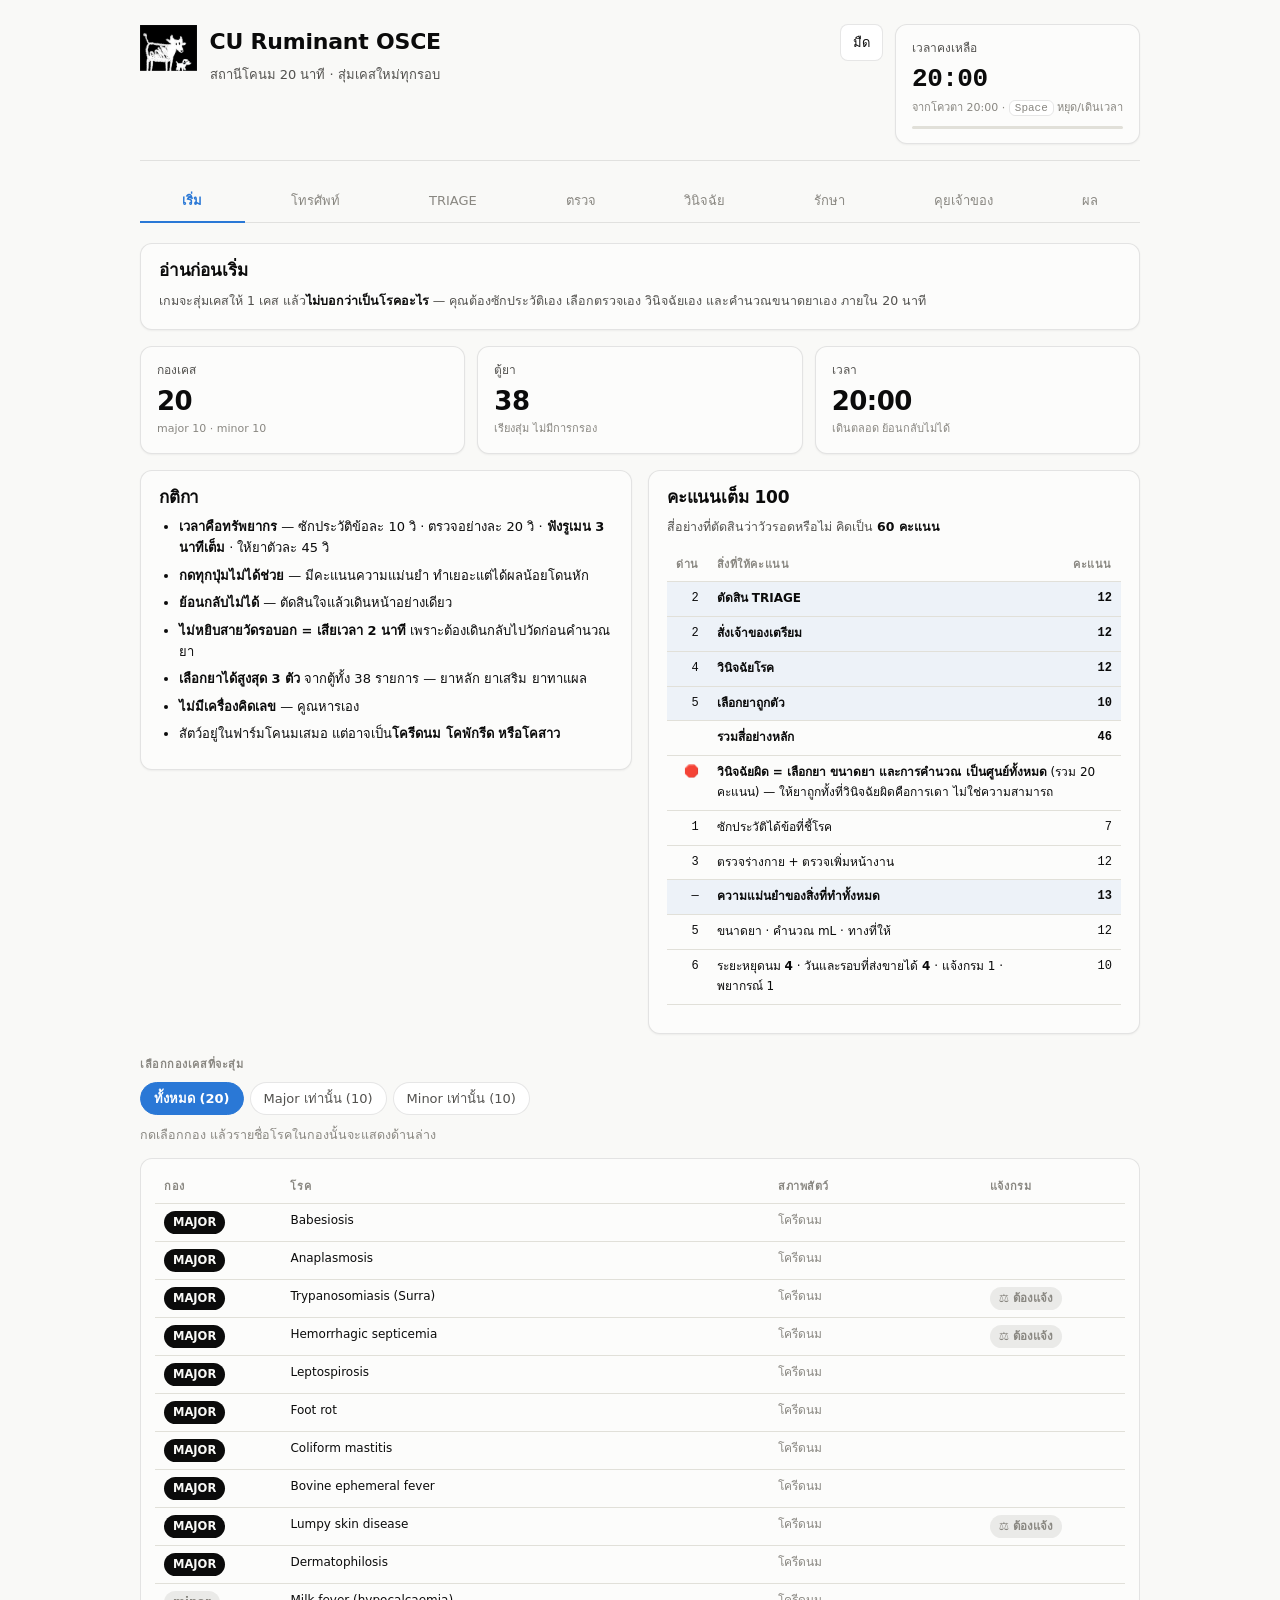
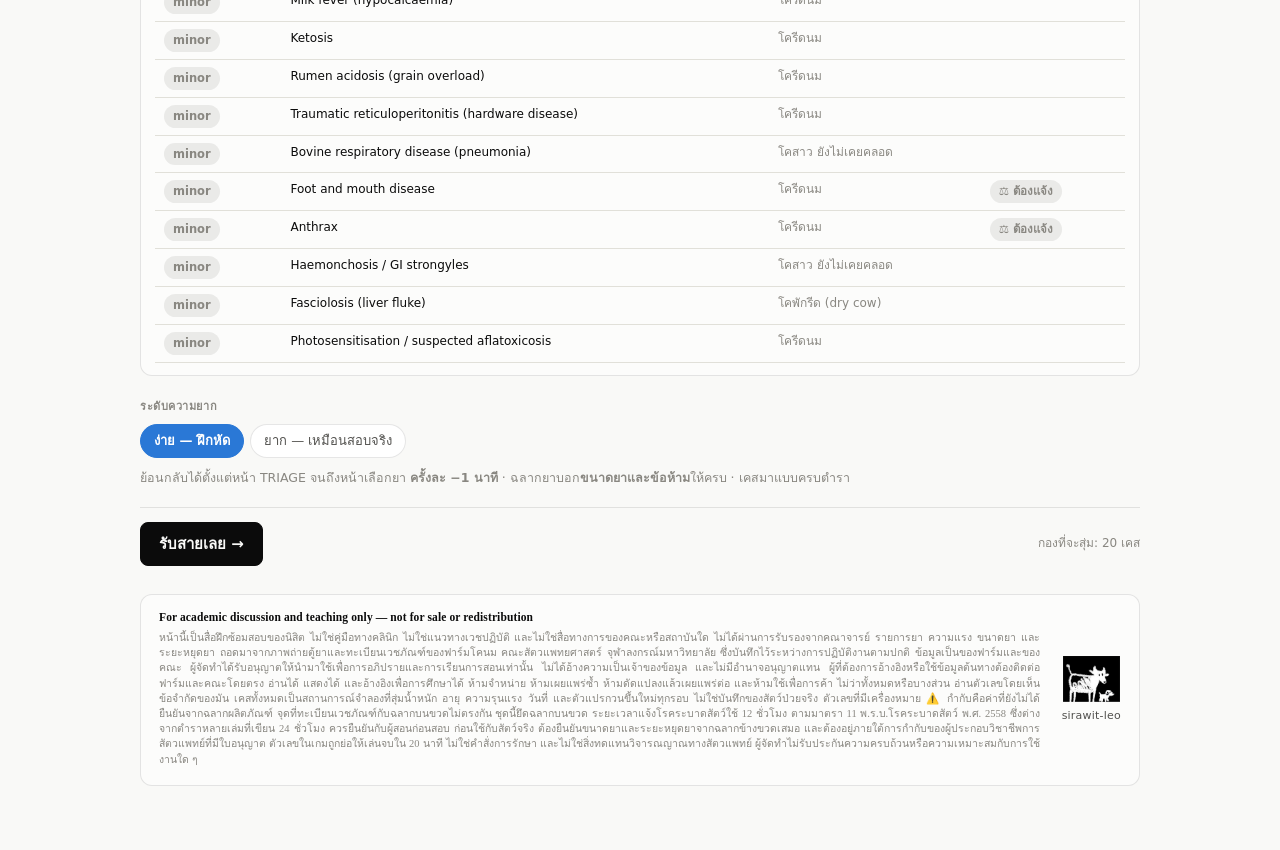
==== osce-game.html @ 587f9dec "Shorten the owner-instruction list from 33 options to 25 Thirty-three buttons is too much to read in" ====
<!doctype html>
<html lang="th">
<head>
<meta charset="utf-8">
<meta name="viewport" content="width=device-width,initial-scale=1">
<title>CU Ruminant OSCE — สถานีสอบโคนม 20 นาที</title>
<link rel="icon" type="image/png" sizes="32x32" href="[data-uri]">
<style>
/* ══════════════════════════════════════════════════════════════════════════
   PART 1 — ds.css, inlined verbatim. One portable file, zero external requests.
   ══════════════════════════════════════════════════════════════════════════ */
/* ============================================================================
   DS — a small design system for self-contained analytical HTML pages
   ----------------------------------------------------------------------------
   Extracted from the CU Dairy dashboards. No build step, no dependencies, no
   external requests: one <link> and you have the whole thing.

   Everything is namespaced `ds-` so it can be dropped into a project that
   already has a stylesheet without colliding.

   THEMING is three-state, and the order of these blocks matters:
     1. :root                                  -> the light palette, always defined
     2. @media (prefers-color-scheme: dark)
          :root:not([data-theme="light"])      -> dark, unless the user forced light
     3. :root[data-theme="dark"]               -> dark, forced, beats the media query

   The consequence worth knowing: a colour must ALWAYS have a value on bare
   :root. Defining one only inside a media query leaves it undefined for anyone
   whose system is set the other way.
   ========================================================================= */

:root {
  color-scheme: light;

  /* -- surfaces ------------------------------------------------------------ */
  --ds-page:        #f9f9f7;   /* the page behind everything */
  --ds-surface:     #fcfcfb;   /* cards, tiles, anything raised */
  --ds-chip-bg:     #ffffff;   /* interactive controls at rest */

  /* -- text ---------------------------------------------------------------- */
  --ds-text:        #0b0b0b;   /* primary */
  --ds-text-2:      #52514e;   /* secondary: descriptions, table body */
  --ds-muted:       #898781;   /* tertiary: axis labels, captions, units */

  /* -- lines --------------------------------------------------------------- */
  --ds-grid:        #e1e0d9;   /* chart gridlines, table rules */
  --ds-axis:        #c3c2b7;   /* axis lines, hover borders */
  --ds-border:      rgba(11,11,11,.10);

  /* -- series: use in this order, they are ordered for contrast ------------- */
  --ds-s1:          #2a78d6;
  --ds-s2:          #eb6834;
  --ds-s3:          #1baf7a;
  --ds-s4:          #eda100;
  --ds-s5:          #4a3aa7;
  --ds-s6:          #b5179e;

  /* -- status: meaning, not decoration ------------------------------------- */
  --ds-good:        #0ca30c;
  --ds-warning:     #fab219;
  --ds-serious:     #ec835a;
  --ds-critical:    #d03b3b;
  --ds-neutral:     #898781;

  /* -- accent: the one colour that means "selected" ------------------------ */
  --ds-accent:      #2a78d6;
  --ds-accent-ink:  #ffffff;   /* text on top of the accent */

  /* -- elevation ----------------------------------------------------------- */
  --ds-shadow:      0 1px 2px rgba(11,11,11,.05);
  --ds-shadow-lift: 0 6px 18px rgba(0,0,0,.09);

  /* -- shape --------------------------------------------------------------- */
  --ds-r-sm: 6px;
  --ds-r:    8px;
  --ds-r-lg: 12px;
  --ds-r-pill: 999px;

  /* -- space: a 4px scale -------------------------------------------------- */
  --ds-1: 4px;  --ds-2: 8px;  --ds-3: 12px; --ds-4: 16px;
  --ds-5: 20px; --ds-6: 24px; --ds-8: 32px; --ds-10: 40px;

  /* -- type ---------------------------------------------------------------- */
  --ds-font: system-ui, -apple-system, "Segoe UI", "Noto Sans Thai", sans-serif;
  --ds-fs-xs: 11px; --ds-fs-sm: 12px; --ds-fs-md: 13px;
  --ds-fs:    14px; --ds-fs-lg: 17px; --ds-fs-xl: 22px; --ds-fs-2xl: 26px;
}

@media (prefers-color-scheme: dark) {
  :root:not([data-theme="light"]) {
    color-scheme: dark;
    --ds-page:    #0d0d0d;
    --ds-surface: #1a1a19;
    --ds-chip-bg: #232322;
    --ds-text:    #ffffff;
    --ds-text-2:  #c3c2b7;
    --ds-muted:   #898781;
    --ds-grid:    #2c2c2a;
    --ds-axis:    #383835;
    --ds-border:  rgba(255,255,255,.10);
    --ds-s1: #3987e5; --ds-s2: #d95926; --ds-s3: #199e70;
    --ds-s4: #c98500; --ds-s5: #9085e9; --ds-s6: #e07ad0;
    /* status colours are lifted on dark so they stay legible against #0d0d0d */
    --ds-good: #34c759; --ds-warning: #ffcc33; --ds-serious: #ff9f6b; --ds-critical: #ff6b6b;
    --ds-accent: #3987e5;
    --ds-shadow: none;
    --ds-shadow-lift: 0 6px 18px rgba(0,0,0,.5);
  }
}

:root[data-theme="dark"] {
  color-scheme: dark;
  --ds-page:    #0d0d0d;
  --ds-surface: #1a1a19;
  --ds-chip-bg: #232322;
  --ds-text:    #ffffff;
  --ds-text-2:  #c3c2b7;
  --ds-muted:   #898781;
  --ds-grid:    #2c2c2a;
  --ds-axis:    #383835;
  --ds-border:  rgba(255,255,255,.10);
  --ds-s1: #3987e5; --ds-s2: #d95926; --ds-s3: #199e70;
  --ds-s4: #c98500; --ds-s5: #9085e9; --ds-s6: #e07ad0;
  --ds-good: #34c759; --ds-warning: #ffcc33; --ds-serious: #ff9f6b; --ds-critical: #ff6b6b;
  --ds-accent: #3987e5;
  --ds-shadow: none;
  --ds-shadow-lift: 0 6px 18px rgba(0,0,0,.5);
}

/* ---------------------------------------------------------------- foundation */
.ds *, .ds *::before, .ds *::after { box-sizing: border-box; }

body.ds-body {
  margin: 0;
  background: var(--ds-page);
  color: var(--ds-text);
  font-family: var(--ds-font);
  font-size: var(--ds-fs);
  line-height: 1.5;
}

.ds-wrap { max-width: 1400px; margin: 0 auto; padding: var(--ds-6) var(--ds-5) 64px; }
.ds-narrow { max-width: 820px; }

/* numbers line up in columns only if you ask them to */
.ds-num { font-variant-numeric: tabular-nums; }

/* ---------------------------------------------------------------- header */
.ds-header {
  display: flex; justify-content: space-between; align-items: flex-start;
  gap: var(--ds-4); flex-wrap: wrap; margin-bottom: var(--ds-5);
}
.ds-title { font-size: var(--ds-fs-xl); margin: 0 0 var(--ds-1); font-weight: 650; letter-spacing: -.01em; }
.ds-sub   { color: var(--ds-text-2); font-size: var(--ds-fs-md); margin: 0; }
.ds-sub b { color: var(--ds-text); }

/* ---------------------------------------------------------------- brand */
/* Two image files, the same drawing on a filled panel, inverted:
     assets/brand-onlight.png  BLACK panel, white ink -> shown on a LIGHT page
     assets/brand-ondark.png   WHITE panel, black ink -> shown on a DARK page
   Named for WHERE THEY ARE SHOWN, not for what they contain, because "the light
   icon" is ambiguous and people reliably guess it the wrong way round.

   Show whichever panel CONTRASTS with the page, so the mark reads as a panel
   rather than dissolving into the background.

   This is done in CSS and never in JS. A script would run after first paint, so
   the reader would see a flash of the wrong icon on every load. Both images are
   in the markup; the stylesheet hides one. */
.ds-brandrow { display: flex; align-items: flex-start; gap: 13px; min-width: 0; }
.ds-brand { height: 46px; width: auto; flex: none; margin-top: 1px; }
.ds-brand-ondark { display: none; }
@media (prefers-color-scheme: dark) {
  :root:not([data-theme="light"]) .ds-brand-onlight { display: none; }
  :root:not([data-theme="light"]) .ds-brand-ondark  { display: block; }
}
:root[data-theme="dark"]  .ds-brand-onlight { display: none; }
:root[data-theme="dark"]  .ds-brand-ondark  { display: block; }
:root[data-theme="light"] .ds-brand-onlight { display: block; }
:root[data-theme="light"] .ds-brand-ondark  { display: none; }

.ds-logolink { display: inline-flex; text-decoration: none; border-radius: var(--ds-r-sm); flex: none; }
.ds-logolink:hover { opacity: .82; }
.ds-logolink:focus-visible { outline: 2px solid var(--ds-accent); outline-offset: 3px; }

/* ---------------------------------------------------------------- nav */
.ds-nav { display: flex; gap: 5px; align-items: center; flex-wrap: wrap; margin: 0 0 var(--ds-5); }
.ds-navlink {
  text-decoration: none; color: var(--ds-text-2); font: inherit; font-size: var(--ds-fs-md);
  padding: 7px 15px; border-radius: var(--ds-r-pill); border: 1px solid var(--ds-border);
  background: var(--ds-chip-bg); white-space: nowrap;
}
.ds-navlink:hover { border-color: var(--ds-axis); color: var(--ds-text); }
.ds-navlink[aria-current="page"] {
  background: var(--ds-accent); border-color: var(--ds-accent);
  color: var(--ds-accent-ink); font-weight: 650;
}

/* ---------------------------------------------------------------- buttons */
.ds-btn {
  background: var(--ds-chip-bg); border: 1px solid var(--ds-border); color: var(--ds-text);
  border-radius: var(--ds-r); padding: 7px 12px; font: inherit; font-size: var(--ds-fs-md);
  cursor: pointer;
}
.ds-btn:hover { border-color: var(--ds-axis); }

/* chip = a toggle. aria-pressed carries the state, never a class. */
.ds-chips { display: flex; gap: 6px; flex-wrap: wrap; }
.ds-chip {
  background: var(--ds-chip-bg); border: 1px solid var(--ds-border);
  border-radius: var(--ds-r-pill); padding: 5px 13px; font: inherit; font-size: var(--ds-fs-md);
  cursor: pointer; color: var(--ds-text-2); min-height: 30px; user-select: none;
}
.ds-chip:hover { border-color: var(--ds-axis); }
.ds-chip[aria-pressed="true"] {
  background: var(--ds-accent); border-color: var(--ds-accent);
  color: var(--ds-accent-ink); font-weight: 600;
}

/* vchip = a smaller chip that switches what a single card is showing */
.ds-views { display: flex; gap: 5px; flex-wrap: wrap; margin: 0 0 11px; }
.ds-vchip {
  background: var(--ds-chip-bg); border: 1px solid var(--ds-border);
  border-radius: var(--ds-r-pill); padding: 3px 11px; font: inherit; font-size: var(--ds-fs-sm);
  cursor: pointer; color: var(--ds-text-2); white-space: nowrap; user-select: none;
}
.ds-vchip:hover { border-color: var(--ds-axis); color: var(--ds-text); }
.ds-vchip[aria-pressed="true"] {
  background: var(--ds-accent); border-color: var(--ds-accent);
  color: var(--ds-accent-ink); font-weight: 600;
}

:where(.ds-btn, .ds-chip, .ds-vchip, .ds-navlink, .ds-tab, .ds-tgl):focus-visible {
  outline: 2px solid var(--ds-accent); outline-offset: 2px;
}

/* ---------------------------------------------------------------- filters */
.ds-filters {
  background: var(--ds-surface); border: 1px solid var(--ds-border); border-radius: var(--ds-r-lg);
  padding: 14px var(--ds-4); margin-bottom: var(--ds-5); box-shadow: var(--ds-shadow);
  display: flex; gap: 22px; align-items: flex-start; flex-wrap: wrap;
}
.ds-fgroup { display: flex; flex-direction: column; gap: 7px; }
.ds-flabel {
  font-size: var(--ds-fs-xs); font-weight: 650; letter-spacing: .05em;
  text-transform: uppercase; color: var(--ds-muted);
}

/* ---------------------------------------------------------------- tabs */
.ds-tabs {
  display: flex; gap: var(--ds-1); flex-wrap: wrap; margin-bottom: var(--ds-4);
  border-bottom: 1px solid var(--ds-border);
}
.ds-tab {
  background: none; border: 0; border-bottom: 2px solid transparent; color: var(--ds-text-2);
  font: inherit; font-size: var(--ds-fs); padding: 9px 15px 10px; cursor: pointer;
  margin-bottom: -1px; border-radius: var(--ds-r) var(--ds-r) 0 0; white-space: nowrap;
}
.ds-tab:hover { color: var(--ds-text); background: color-mix(in srgb, var(--ds-text) 4%, transparent); }
.ds-tab[aria-selected="true"] { color: var(--ds-accent); border-bottom-color: var(--ds-accent); font-weight: 650; }
.ds-secthead { margin: 0 0 var(--ds-4); font-size: 12.5px; color: var(--ds-text-2); line-height: 1.65; }
.ds-secthead b { color: var(--ds-text); }

/* ---------------------------------------------------------------- tiles */
.ds-tiles {
  display: grid; grid-template-columns: repeat(auto-fit, minmax(168px, 1fr));
  gap: var(--ds-3); margin-bottom: var(--ds-5);
}
.ds-tile {
  background: var(--ds-surface); border: 1px solid var(--ds-border);
  border-radius: var(--ds-r-lg); padding: 14px var(--ds-4); box-shadow: var(--ds-shadow);
}
.ds-tile .ds-k { font-size: var(--ds-fs-sm); color: var(--ds-text-2); margin-bottom: 6px; }
.ds-tile .ds-v {
  font-size: var(--ds-fs-2xl); font-weight: 650; letter-spacing: -.02em; line-height: 1.15;
  font-variant-numeric: tabular-nums;
}
.ds-tile .ds-u { font-size: var(--ds-fs-sm); color: var(--ds-muted); font-weight: 400; margin-left: 3px; }
.ds-tile .ds-n { font-size: var(--ds-fs-xs); color: var(--ds-muted); margin-top: var(--ds-1); }

/* a compact run of headline numbers, without the boxes */
.ds-scale { display: flex; gap: 22px; flex-wrap: wrap; padding-top: 18px; border-top: 1px solid var(--ds-border); }
.ds-scale div { font-size: 12.5px; color: var(--ds-muted); line-height: 1.45; }
.ds-scale b {
  display: block; font-size: 21px; font-weight: 650; color: var(--ds-text);
  letter-spacing: -.02em; font-variant-numeric: tabular-nums;
}

/* ---------------------------------------------------------------- cards */
.ds-grid { display: grid; grid-template-columns: repeat(auto-fit, minmax(420px, 1fr)); gap: var(--ds-4); }
.ds-card {
  background: var(--ds-surface); border: 1px solid var(--ds-border); border-radius: var(--ds-r-lg);
  padding: var(--ds-4) 18px 18px; box-shadow: var(--ds-shadow); min-width: 0;
}
.ds-card.ds-wide, .ds-card.ds-expanded { grid-column: 1 / -1; }
.ds-chead { display: flex; align-items: flex-start; gap: var(--ds-3); margin-bottom: var(--ds-2); }
.ds-ctitle { font-size: var(--ds-fs-lg); margin: 0; font-weight: 650; letter-spacing: -.01em; line-height: 1.25; }
.ds-cbtns { display: flex; gap: 5px; margin-left: auto; flex: none; }
.ds-tgl {
  background: var(--ds-chip-bg); border: 1px solid var(--ds-border); color: var(--ds-text-2);
  border-radius: var(--ds-r); padding: 4px 10px; font: inherit; font-size: var(--ds-fs-sm);
  cursor: pointer; white-space: nowrap;
}
.ds-tgl:hover { border-color: var(--ds-axis); color: var(--ds-text); }
/* the card's own description: starts closed, opened by the Notes button */
.ds-csub { margin: 0 0 var(--ds-3); font-size: 12.5px; color: var(--ds-text-2); line-height: 1.7; }
.ds-csub b { color: var(--ds-text); }
.ds-plot { min-height: 40px; }
.ds-plot svg { display: block; width: 100%; height: auto; overflow: visible; }

/* legend: swatch + name. .ds-togglable makes a series clickable. */
.ds-legend {
  display: flex; gap: var(--ds-4); flex-wrap: wrap; font-size: var(--ds-fs-sm);
  color: var(--ds-text-2); margin-top: 9px; align-items: center;
}
.ds-sw { width: 11px; height: 11px; border-radius: 3px; display: inline-block; margin-right: 5px; vertical-align: -1px; }
.ds-lgi.ds-togglable { cursor: pointer; user-select: none; }
.ds-lgi.ds-togglable:hover { color: var(--ds-text); }

/* the card's table view, revealed by the Table button */
.ds-tv { display: none; max-height: 320px; overflow: auto; margin-top: var(--ds-2); }
.ds-card.ds-table-on .ds-tv { display: block; }
.ds-card.ds-table-on .ds-plot, .ds-card.ds-table-on .ds-legend { display: none; }
.ds-card.ds-expanded .ds-tv { max-height: none; }
/* a table that is the content, not an alternate view of a chart */
.ds-tvopen { max-height: 420px; overflow: auto; margin-top: var(--ds-2); }

/* ---------------------------------------------------------------- tables */
.ds-table { border-collapse: collapse; width: 100%; font-size: var(--ds-fs-sm); font-variant-numeric: tabular-nums; }
.ds-table th, .ds-table td { padding: 7px 9px; text-align: left; border-bottom: 1px solid var(--ds-grid); }
.ds-table thead th {
  position: sticky; top: 0; background: var(--ds-surface); z-index: 1;
  font-size: var(--ds-fs-xs); text-transform: uppercase; letter-spacing: .05em;
  color: var(--ds-muted); font-weight: 650; white-space: nowrap;
}
.ds-table tbody tr:hover { background: color-mix(in srgb, var(--ds-text) 5%, transparent); }
.ds-table th.ds-sortable { cursor: pointer; user-select: none; }
.ds-table th.ds-sortable:hover { color: var(--ds-text); }
.ds-table td.ds-r, .ds-table th.ds-r { text-align: right; }

/* ---------------------------------------------------------------- search */
.ds-tools { display: flex; gap: var(--ds-3); align-items: center; flex-wrap: wrap; margin: 0 0 var(--ds-3); }
.ds-search {
  flex: 1; min-width: 180px; max-width: 340px; background: var(--ds-chip-bg);
  border: 1px solid var(--ds-border); border-radius: var(--ds-r); padding: 7px 11px;
  font: inherit; font-size: var(--ds-fs-md); color: var(--ds-text);
}
.ds-search:focus { outline: 2px solid var(--ds-accent); outline-offset: 1px; }

/* ---------------------------------------------------------------- tooltip */
/* One singleton, position:fixed, pointer-events:none. Drive OPACITY, not display —
   display:none defeats the transition and, if you forget the opacity, the tooltip
   is invisible while every other symptom looks fine. */
.ds-tip {
  position: fixed; pointer-events: none; opacity: 0; transition: opacity .1s;
  background: var(--ds-surface); border: 1px solid var(--ds-axis); border-radius: var(--ds-r);
  padding: var(--ds-2) 11px; font-size: var(--ds-fs-sm); box-shadow: 0 4px 14px rgba(0,0,0,.16);
  z-index: 50; max-width: 280px; color: var(--ds-text);
}
.ds-tip b { display: block; margin-bottom: 5px; }
.ds-tip .ds-row { display: flex; justify-content: space-between; gap: 14px; font-variant-numeric: tabular-nums; }

/* ---------------------------------------------------------------- status */
.ds-badge {
  display: inline-block; padding: 2px 9px; border-radius: var(--ds-r-pill);
  font-size: 11.5px; font-weight: 650;
}
.ds-badge.ds-ok       { background: color-mix(in srgb, var(--ds-good) 16%, transparent);     color: var(--ds-good); }
.ds-badge.ds-warn     { background: color-mix(in srgb, var(--ds-warning) 20%, transparent);  color: var(--ds-warning); }
.ds-badge.ds-bad      { background: color-mix(in srgb, var(--ds-critical) 16%, transparent); color: var(--ds-critical); }
.ds-badge.ds-na       { background: color-mix(in srgb, var(--ds-neutral) 16%, transparent);  color: var(--ds-neutral); }
.ds-warntext { color: var(--ds-critical); font-weight: 600; }
.ds-mutedtext { color: var(--ds-muted); font-size: var(--ds-fs-sm); }

/* a callout for the thing a reader must know before quoting a number */
.ds-callout {
  background: var(--ds-surface); border: 1px solid var(--ds-border);
  border-left: 4px solid var(--ds-accent); border-radius: var(--ds-r-lg);
  padding: 13px var(--ds-4); margin-bottom: 18px; font-size: 12.5px; line-height: 1.7;
  color: var(--ds-text-2);
}
.ds-callout b { color: var(--ds-text); }
.ds-callout.ds-danger { border-left-color: var(--ds-critical); }
.ds-callout.ds-ok     { border-left-color: var(--ds-good); }
.ds-callout code {
  font-size: var(--ds-fs-sm); background: var(--ds-chip-bg); border: 1px solid var(--ds-border);
  border-radius: var(--ds-r-sm); padding: 1px 5px;
}

.ds-empty { padding: 26px; text-align: center; color: var(--ds-muted); font-size: var(--ds-fs-md); }

/* ---------------------------------------------------------------- h-bars */
/* For ranked categories, where a horizontal bar reads better than a chart. */
.ds-bars { display: flex; flex-direction: column; gap: 9px; }
.ds-barrow {
  display: grid; grid-template-columns: 150px 1fr 96px; gap: 11px;
  align-items: center; font-size: var(--ds-fs-md);
}
.ds-barrow.ds-clickable { cursor: pointer; }
.ds-barrow.ds-clickable:hover .ds-btrack { outline: 1px solid var(--ds-axis); }
.ds-btrack {
  background: color-mix(in srgb, var(--ds-text) 7%, transparent);
  border-radius: 5px; height: 20px; position: relative;
}
.ds-bfill { height: 100%; border-radius: 5px; }
.ds-bmark { position: absolute; top: -3px; bottom: -3px; width: 2px; background: var(--ds-muted); }
.ds-bval { text-align: right; font-variant-numeric: tabular-nums; font-weight: 600; }

/* ---------------------------------------------------------------- footer */
/* A rights/provenance notice set beside the mark. The notice is deliberately
   SERIF and small: it reads as a legal footnote rather than as content, which is
   what stops people skimming it as part of the analysis — while still being
   justified and properly leaded so it can actually be read. */
.corerow td { background: color-mix(in srgb, var(--ds-accent) 7%, transparent); }
.sumrow td { border-top: 1.5px solid var(--ds-axis); font-weight: 700; color: var(--ds-text); }
.acts{max-height:min(54vh,470px);overflow-y:auto;overscroll-behavior:contain}
#eActs{max-height:min(38vh,330px)}
#tActs{max-height:min(18vh,150px)}
.log{height:min(54vh,470px);max-height:none;overflow-y:auto;overscroll-behavior:contain}
.peek{max-height:none!important;overflow:visible!important;padding:12px 14px!important}
.ds-foot { margin-top: 28px; font-size: var(--ds-fs-sm); color: var(--ds-muted); line-height: 1.7; }
.ds-notice {
  display: flex; gap: 22px; align-items: center; justify-content: space-between;
  border: 1px solid var(--ds-border); border-radius: var(--ds-r-lg);
  padding: 14px 18px; background: var(--ds-surface);
}
.ds-noticetext {
  min-width: 0; flex: 1 1 auto; margin: 0;
  font-family: "Times New Roman", Times, Georgia, "Noto Serif Thai", serif;
  font-size: 10.5px; line-height: 1.45; text-align: justify; hyphens: auto;
}
.ds-noticetext p { margin: 0 0 4px; }
.ds-noticehead {
  display: block; margin-bottom: var(--ds-1); font-weight: 700; font-size: 11.5px;
  letter-spacing: .01em; color: var(--ds-text);
}
.ds-notice b { color: var(--ds-text-2); }
.ds-footbrand { flex: none; display: flex; flex-direction: column; align-items: center; gap: 5px; }
.ds-byline { font-size: var(--ds-fs-xs); color: var(--ds-text-2); letter-spacing: .02em; }

/* ---------------------------------------------------------------- motion */
@media (prefers-reduced-motion: no-preference) {
  .ds-card, .ds-btn, .ds-chip, .ds-vchip, .ds-navlink { transition: border-color .15s, background .15s, color .15s; }
  .ds-plot rect.ds-bar { transition: y .35s cubic-bezier(.22,1,.36,1), height .35s cubic-bezier(.22,1,.36,1); }
  .ds-bfill { transition: width .45s cubic-bezier(.22,1,.36,1); }
  .ds-lift:hover { transform: translateY(-2px); box-shadow: var(--ds-shadow-lift); }
}

/* ---------------------------------------------------------------- mobile */
@media (max-width: 640px) {
  .ds-wrap { padding: 14px var(--ds-3) 48px; }
  .ds-grid { grid-template-columns: 1fr; gap: var(--ds-3); }
  .ds-card { padding: 13px 13px 15px; border-radius: var(--ds-r-lg); }
  .ds-title { font-size: var(--ds-fs-lg); }
  .ds-tiles { grid-template-columns: repeat(auto-fit, minmax(132px, 1fr)); gap: var(--ds-2); }
  .ds-tile .ds-v { font-size: var(--ds-fs-xl); }
  .ds-tab { padding: 9px 11px; font-size: var(--ds-fs-md); }
  .ds-navlink { padding: 6px 11px; font-size: var(--ds-fs-md); }
  .ds-table { font-size: var(--ds-fs-sm); }
  .ds-barrow { grid-template-columns: 104px 1fr 76px; }
  .ds-tv { max-height: 60vh; }
  .ds-brandrow { gap: 10px; }
  .ds-brand { height: 34px; }
  /* The notice stays a ROW on a phone, with the mark at the RIGHT beside the text.
     Stacking it centres the mark under the notice, where it reads as content rather
     than as a byline.

     align-items goes to flex-start here, not center: at 360px a notice of any length
     runs several hundred pixels tall, and centring strands the mark halfway down that
     wall of text. Top-aligned it sits beside the notice heading, where a mark belongs.

     The mark shrinks and the byline drops to a caption so the row still fits at 360px.
     Justification is dropped too: justified 10.5px text in a narrow column produces
     rivers of white space. */
  .ds-notice { gap: var(--ds-3); align-items: flex-start; padding: 13px 14px; }
  .ds-noticetext { text-align: left; }
  .ds-footbrand .ds-brand { height: 34px; }
  .ds-byline { font-size: 10px; }
}

@media print {
  .ds-nav, .ds-cbtns, .ds-filters, .ds-tools { display: none; }
  .ds-card { break-inside: avoid; box-shadow: none; }
}

/* ══════════════════════════════════════════════════════════════════════════
   PART 2 — the OSCE station, built on top of DS.

   Palette discipline: this page is monochrome. A status colour appears only
   where the colour IS the information —
     --ds-critical  🔴 triage · red-flag drug warnings · penalties · clock <2min
     --ds-serious   🟠 triage
     --ds-warning   🟡 triage · the ⚠️ "unverified, read the bottle" markers
     --ds-good      correct answers in the debrief
     --ds-muted     missed items
     --ds-accent    the current selection, and nothing else
   Everything else — body text, cards, rules, tables, the log — stays neutral.
   ══════════════════════════════════════════════════════════════════════════ */

:root{
  /* Thai first in the stack; the mono face is the game's own token.
     Both live on bare :root so they are defined for every reader. */
  --ds-font: -apple-system, BlinkMacSystemFont, "Segoe UI", "Noto Sans Thai", "Sarabun", system-ui, sans-serif;
  --g-mono: ui-monospace, "SF Mono", Menlo, Consolas, monospace;
  --ds-fs: 15px;
}

html, body{ margin:0; padding:0; }
body.ds-body{ line-height:1.65; -webkit-font-smoothing:antialiased; overflow-wrap:break-word; }
.ds-wrap{ max-width:1040px; }
h1,h2,h3{ margin:0; }

/* ---------------------------------------------------------------- masthead */
.ds-header{ border-bottom:1px solid var(--ds-border); padding-bottom:var(--ds-4); }
.hdr-right{ display:flex; align-items:flex-start; gap:var(--ds-3); flex-wrap:wrap;
  margin-inline-start:auto; }
.clocktile{ flex:1 1 200px; min-width:0; }
.clock{ font-family:var(--g-mono); letter-spacing:-1px; }
.clock.low{ color:var(--ds-critical); }
@media (prefers-reduced-motion: no-preference){
  .clock.low{ animation:g-blink 1.1s steps(2,start) infinite; }
}
@keyframes g-blink{ 50%{ opacity:.3 } }
.tbar{ height:3px; background:var(--ds-grid); margin-top:9px; border-radius:2px; overflow:hidden; }
.tbar > i{ display:block; height:100%; background:var(--ds-text); width:0%; }

/* ---------------------------------------------------------------- phase rail */
/* The rail is a progress read-out, not a control: the tabs carry aria-selected
   and aria-current="step" but are not focusable, because clicking them does
   nothing — the clock is what moves you between phases. */
.rail{ margin-bottom:var(--ds-5); }
.rail .ds-tab{ display:inline-block; flex:1 1 auto; text-align:center; cursor:default;
  font-size:var(--ds-fs-md); color:var(--ds-muted); }
.rail .ds-tab[data-done="true"]{ color:var(--ds-text-2); }
.rail .ds-tab[aria-selected="true"]{ color:var(--ds-accent);
  border-bottom-color:var(--ds-accent); font-weight:650; }

/* ---------------------------------------------------------------- stages */
.stage{ display:none; }
.stage.on{ display:block; }
.lede{ margin-bottom:var(--ds-4); }
.lede .ds-csub:last-child{ margin-bottom:0; }
.cols{ display:grid; grid-template-columns:1fr 1fr; gap:var(--ds-4); align-items:start; }
@media (max-width:820px){ .cols{ grid-template-columns:1fr; } }
.stack > * + *{ margin-top:var(--ds-4); }
.secttl{ font-size:var(--ds-fs-xs); font-weight:650; letter-spacing:.05em;
  text-transform:uppercase; color:var(--ds-muted); border-bottom:1px solid var(--ds-border);
  padding-bottom:5px; margin-bottom:10px; }
#ceBox .secttl{ margin-top:22px; }
#ceBox .secttl:first-child{ margin-top:0; }
.cnt{ margin-inline-start:auto; flex:none; font-size:var(--ds-fs-sm); color:var(--ds-muted); }
.hint{ font-size:12.5px; color:var(--ds-muted); margin:0 0 var(--ds-3); }
.dim{ color:var(--ds-muted); }
.rules{ margin:0; padding-inline-start:20px; font-size:var(--ds-fs-md); }
.rules li{ margin-bottom:6px; }

/* ---------------------------------------------------------------- action list */
.acts{ display:flex; flex-direction:column; border-top:1px solid var(--ds-grid); }
.act{ display:flex; gap:10px; align-items:baseline; text-align:start; width:100%;
  padding:9px 6px; border:0; border-bottom:1px solid var(--ds-grid); background:none;
  color:var(--ds-text); font:inherit; font-size:var(--ds-fs-md); cursor:pointer; }
.act:hover:not(:disabled){ background:color-mix(in srgb, var(--ds-text) 4%, transparent); }
.act:focus-visible{ outline:2px solid var(--ds-accent); outline-offset:-2px; }
.act:disabled{ color:var(--ds-muted); cursor:default; }
.act .cost{ font-family:var(--g-mono); font-size:var(--ds-fs-xs); color:var(--ds-muted);
  margin-inline-start:auto; white-space:nowrap; flex:none; }
.act.big .cost{ font-weight:700; color:var(--ds-text); }
.act:disabled .cost{ color:var(--ds-muted); }
.act[data-used="true"]::before{ content:"✓ "; font-family:var(--g-mono); color:var(--ds-text-2); }

/* ---------------------------------------------------------------- log */
.log{ max-height:520px; overflow:auto; font-size:var(--ds-fs-md); }
.log:empty::after{ content:"— ยังไม่ได้ทำอะไร —"; color:var(--ds-muted); font-size:12.5px; }
.entry{ padding-bottom:11px; margin-bottom:11px; border-bottom:1px dotted var(--ds-grid); }
.entry:last-child{ border:none; margin:0; padding:0; }
.entry .q{ font-size:var(--ds-fs-xs); letter-spacing:.05em; text-transform:uppercase;
  color:var(--ds-muted); margin-bottom:3px; }
.entry .a{ white-space:pre-wrap; }
.entry.owner .a::before{ content:"“"; }
.entry.owner .a::after{ content:"”"; }
.entry.exam .a{ font-family:var(--g-mono); font-size:var(--ds-fs-sm); }

/* ---------------------------------------------------------------- choices */
/* A choice is a toggle, so the state is aria-pressed — never a class. */
.choices{ display:flex; flex-direction:column; gap:8px; margin:12px 0 0; }
.ch{ display:flex; gap:11px; align-items:baseline; width:100%; text-align:start;
  background:var(--ds-chip-bg); border:1px solid var(--ds-border); border-radius:var(--ds-r);
  color:var(--ds-text); padding:10px 13px; font:inherit; font-size:var(--ds-fs); cursor:pointer; }
.ch:hover{ border-color:var(--ds-axis); }
.ch:focus-visible{ outline:2px solid var(--ds-accent); outline-offset:2px; }
.ch .k{ font-family:var(--g-mono); font-size:var(--ds-fs-xs); flex:none; opacity:.6; }
.ch small{ display:block; font-size:var(--ds-fs-sm); opacity:.72; margin-top:2px; font-weight:400; }
.ch[aria-pressed="true"]{ background:var(--ds-accent); border-color:var(--ds-accent);
  color:var(--ds-accent-ink); font-weight:600; }
.ch[aria-pressed="true"] .k{ opacity:.85; }
.grid2{ display:grid; grid-template-columns:1fr 1fr; gap:8px; }
@media (max-width:680px){ .grid2{ grid-template-columns:1fr; } }
/* Triage severity. These rules sit AFTER the aria-pressed rule on purpose, so a
   selected option keeps its severity stripe instead of losing it to the accent. */
.ch[data-tri]{ border-inline-start-width:4px; }
.ch[data-tri="red"]{ border-inline-start-color:var(--ds-critical); }
.ch[data-tri="orange"]{ border-inline-start-color:var(--ds-serious); }
.ch[data-tri="yellow"]{ border-inline-start-color:var(--ds-warning); }
.ch[data-tri="green"]{ border-inline-start-color:var(--ds-axis); }

/* ---------------------------------------------------------------- inputs */
.fld{ margin-bottom:var(--ds-4); }
.fld label{ display:block; font-size:var(--ds-fs-sm); color:var(--ds-text-2); margin-bottom:5px; }
.fld input, .fld select{ width:100%; background:var(--ds-chip-bg); color:var(--ds-text);
  border:1px solid var(--ds-border); border-radius:var(--ds-r); padding:9px 11px;
  font:inherit; font-size:var(--ds-fs-lg); font-family:var(--g-mono); }
.fld input:focus, .fld select:focus{ outline:2px solid var(--ds-accent); outline-offset:1px; }
.fld input:disabled{ color:var(--ds-muted); background:transparent; }
.fld .unit{ font-family:var(--g-mono); font-size:var(--ds-fs-sm); color:var(--ds-muted); margin-top:4px; }
.workpad{ border:1px dashed var(--ds-axis); border-radius:var(--ds-r); padding:12px;
  font-family:var(--g-mono); font-size:12.5px; color:var(--ds-text-2); margin-bottom:var(--ds-4); }
.workpad b{ color:var(--ds-text); }

/* ---------------------------------------------------------------- buttons */
.go{ background:var(--ds-text); border-color:var(--ds-text); color:var(--ds-page);
  font-weight:650; padding:9px 18px; font-size:var(--ds-fs); }
.go:hover:not(:disabled){ border-color:var(--ds-text); opacity:.85; }
.go:disabled{ opacity:.35; cursor:not-allowed; }
.btnrow{ display:flex; gap:10px; align-items:center; flex-wrap:wrap; margin-top:18px;
  padding-top:14px; border-top:1px solid var(--ds-border); }
.btnrow .note{ font-size:var(--ds-fs-sm); color:var(--ds-muted); margin-inline-start:auto; }
.backbtn{ color:var(--ds-text-2); }

/* ---------------------------------------------------------------- callouts */
.flag{ display:flex; gap:10px; align-items:baseline; }
.flag b{ flex:none; }
.ds-callout.g-neutral{ border-left-color:var(--ds-axis); }
.ds-callout.g-warn{ border-left-color:var(--ds-warning); }
/* the ⚠️ "not printed on the box — read the bottle" marker */
.warnmark{ color:var(--ds-warning); font-weight:600; }

/* ---------------------------------------------------------------- tables */
/* Any table that can outgrow a 380px screen scrolls inside its own box, so the
   page body never does. */
.tblwrap{ overflow-x:auto; -webkit-overflow-scrolling:touch; }
.ds-table td{ vertical-align:top; }
.ds-table td.n{ font-family:var(--g-mono); text-align:end; white-space:nowrap; }
.barbg{ display:inline-block; width:56px; height:7px; background:var(--ds-grid);
  border-radius:3px; vertical-align:middle; }
.bar{ display:inline-block; height:7px; background:var(--ds-text-2);
  border-radius:3px; vertical-align:middle; }
.ds-badge.tg-major{ background:var(--ds-text); color:var(--ds-page); }
.penrow td{ color:var(--ds-critical); }
.penrow td b{ color:var(--ds-critical); }

/* ---------------------------------------------------------------- results */
.rank{ margin-bottom:var(--ds-5); }
.rank #rkGrade{ font-family:var(--g-mono); font-size:46px; letter-spacing:-3px; }
.tsec ul{ margin:0; padding-inline-start:22px; font-size:var(--ds-fs-md); }
.tsec li{ margin-bottom:5px; }
.tsec p{ font-size:var(--ds-fs-md); margin:0 0 8px; color:var(--ds-text-2); }
.tsec p b{ color:var(--ds-text); }
.tsec p:last-child{ margin-bottom:0; }
.ds-btn.back{ margin-inline-end:10px; }
.warnline{ color:var(--ds-warning); }
.hit{ color:var(--ds-text); }
.hit::marker{ content:"✓ "; color:var(--ds-good); }
.miss{ color:var(--ds-muted); }
.miss::marker{ content:"✗ "; color:var(--ds-muted); }
.wrong{ color:var(--ds-critical); }
.wrong::marker{ content:"✗ "; color:var(--ds-critical); }
.hist{ font-family:var(--g-mono); font-size:var(--ds-fs-sm); color:var(--ds-muted); margin-top:10px; }

/* ---------------------------------------------------------------- peek */
.peek{ border:1px solid var(--ds-border); border-radius:var(--ds-r-lg);
  background:var(--ds-surface); padding:0; max-height:0; overflow:hidden; }
@media (prefers-reduced-motion: no-preference){
  .peek{ transition:max-height .18s ease, padding .18s ease; }
}
.peek.open{ max-height:760px; padding:12px 14px; overflow:auto; }
.peek .ds-table{ margin:0; }

kbd{ font-family:var(--g-mono); font-size:var(--ds-fs-xs); background:var(--ds-chip-bg);
  border:1px solid var(--ds-border); border-radius:var(--ds-r-sm); padding:1px 5px; }

@media (max-width:640px){
  .rank #rkGrade{ font-size:38px; }
  .log{ max-height:60vh; }
}
</style>
</head>
<body class="ds-body ds">
<div class="ds-wrap">

<header class="ds-header">
  <div class="ds-brandrow">
    <a class="ds-logolink" href="https://github.com/sirawit-leo" target="_blank" rel="noopener noreferrer" aria-label="ไปที่บัญชี GitHub ของผู้จัดทำ (เปิดแท็บใหม่)" title="sirawit-leo บน GitHub">
      <img class="ds-brand ds-brand-onlight" alt="" src="[data-uri]">
      <img class="ds-brand ds-brand-ondark" alt="" src="[data-uri]">
    </a>
    <div>
      <h1 class="ds-title">CU Ruminant OSCE</h1>
      <p class="ds-sub">สถานีโคนม 20 นาที · สุ่มเคสใหม่ทุกรอบ</p>
    </div>
  </div>
  <div class="hdr-right">
    <button class="ds-btn" type="button" id="theme">Dark</button>
    <div class="ds-tile clocktile">
      <div class="ds-k" id="clocklbl">เวลาคงเหลือ</div>
      <div class="ds-v ds-num clock" id="clock">20:00</div>
      <div class="ds-n">จากโควตา 20:00 · <kbd>Space</kbd> หยุด/เดินเวลา</div>
      <div class="tbar"><i id="tfill"></i></div>
    </div>
  </div>
</header>

<div class="ds-tabs rail" id="rail" role="tablist" aria-label="ขั้นตอนของสถานี"></div>

<!-- ─────────────────────────────────────────────── 0 · briefing -->
<div class="stage on" id="s0" role="tabpanel" aria-labelledby="r0">
  <div class="ds-card lede">
    <div class="ds-chead"><h2 class="ds-ctitle">อ่านก่อนเริ่ม</h2></div>
    <p class="ds-csub">เกมจะสุ่มเคสให้ 1 เคส แล้ว<b>ไม่บอกว่าเป็นโรคอะไร</b> — คุณต้องซักประวัติเอง เลือกตรวจเอง วินิจฉัยเอง และคำนวณขนาดยาเอง ภายใน 20 นาที</p>
  </div>

  <div class="ds-tiles" style="margin-bottom:var(--ds-4)">
    <div class="ds-tile"><div class="ds-k">กองเคส</div><div class="ds-v ds-num" id="tPool">20</div>
      <div class="ds-n">major 10 · minor 10</div></div>
    <div class="ds-tile"><div class="ds-k">ตู้ยา</div><div class="ds-v ds-num" id="tDrug">38</div>
      <div class="ds-n">เรียงสุ่ม ไม่มีการกรอง</div></div>
    <div class="ds-tile"><div class="ds-k">เวลา</div><div class="ds-v ds-num">20:00</div>
      <div class="ds-n">เดินตลอด ย้อนกลับไม่ได้</div></div>
  </div>

  <div class="cols">
    <div class="ds-card">
      <div class="ds-chead"><h3 class="ds-ctitle">กติกา</h3></div>
      <ul class="rules">
        <li><b>เวลาคือทรัพยากร</b> — ซักประวัติข้อละ 10 วิ · ตรวจอย่างละ 20 วิ · <b>ฟังรูเมน 3 นาทีเต็ม</b> · ให้ยาตัวละ 45 วิ</li>
        <li><b>กดทุกปุ่มไม่ได้ช่วย</b> — มีคะแนนความแม่นยำ ทำเยอะแต่ได้ผลน้อยโดนหัก</li>
        <li><b>ย้อนกลับไม่ได้</b> — ตัดสินใจแล้วเดินหน้าอย่างเดียว</li>
        <li><b>ไม่หยิบสายวัดรอบอก = เสียเวลา 2 นาที</b> เพราะต้องเดินกลับไปวัดก่อนคำนวณยา</li>
        <li><b>เลือกยาได้สูงสุด 3 ตัว</b> จากตู้ทั้ง 38 รายการ — ยาหลัก ยาเสริม ยาทาแผล</li>
        <li><b>ไม่มีเครื่องคิดเลข</b> — คูณหารเอง</li>
        <li>สัตว์อยู่ในฟาร์มโคนมเสมอ แต่อาจเป็น<b>โครีดนม โคพักรีด หรือโคสาว</b></li>
      </ul>
    </div>

    <div class="ds-card">
      <div class="ds-chead"><h3 class="ds-ctitle">คะแนนเต็ม 100</h3></div>
      <p class="ds-csub">สี่อย่างที่ตัดสินว่าวัวรอดหรือไม่ คิดเป็น <b>60 คะแนน</b></p>
      <div class="tblwrap">
        <table class="ds-table">
          <thead><tr><th class="ds-r">ด่าน</th><th>สิ่งที่ให้คะแนน</th><th class="ds-r">คะแนน</th></tr></thead>
          <tbody>
            <tr class="corerow"><td class="n">2</td><td><b>ตัดสิน TRIAGE</b></td><td class="n"><b>12</b></td></tr>
            <tr class="corerow"><td class="n">2</td><td><b>สั่งเจ้าของเตรียม</b></td><td class="n"><b>12</b></td></tr>
            <tr class="corerow"><td class="n">4</td><td><b>วินิจฉัยโรค</b></td><td class="n"><b>12</b></td></tr>
            <tr class="corerow"><td class="n">5</td><td><b>เลือกยาถูกตัว</b></td><td class="n"><b>10</b></td></tr>
            <tr class="sumrow"><td class="n"></td><td>รวมสี่อย่างหลัก</td><td class="n">46</td></tr>
            <tr><td class="n">🛑</td><td colspan="2"><b>วินิจฉัยผิด = เลือกยา ขนาดยา และการคำนวณ เป็นศูนย์ทั้งหมด</b> (รวม 20 คะแนน) — ให้ยาถูกทั้งที่วินิจฉัยผิดคือการเดา ไม่ใช่ความสามารถ</td></tr>
            <tr><td class="n">1</td><td>ซักประวัติได้ข้อที่ชี้โรค</td><td class="n">7</td></tr>
            <tr><td class="n">3</td><td>ตรวจร่างกาย + ตรวจเพิ่มหน้างาน</td><td class="n">12</td></tr>
            <tr class="corerow"><td class="n">—</td><td><b>ความแม่นยำของสิ่งที่ทำทั้งหมด</b></td><td class="n"><b>13</b></td></tr>
            <tr><td class="n">5</td><td>ขนาดยา · คำนวณ mL · ทางที่ให้</td><td class="n">12</td></tr>
            <tr><td class="n">6</td><td>ระยะหยุดนม <b>4</b> · วันและรอบที่ส่งขายได้ <b>4</b> · แจ้งกรม 1 · พยากรณ์ 1</td><td class="n">10</td></tr>
          </tbody>
        </table>
      </div>
      <div class="hist" id="hist"></div>
    </div>
  </div>

  <p class="ds-flabel" style="margin:22px 0 8px">เลือกกองเคสที่จะสุ่ม</p>
  <div class="ds-chips" id="modes">
    <button class="ds-chip" type="button" data-m="all" aria-pressed="true">ทั้งหมด</button>
    <button class="ds-chip" type="button" data-m="major" aria-pressed="false">Major เท่านั้น</button>
    <button class="ds-chip" type="button" data-m="minor" aria-pressed="false">Minor เท่านั้น</button>
  </div>
  <p class="hint" style="margin-top:10px">กดเลือกกอง แล้วรายชื่อโรคในกองนั้นจะแสดงด้านล่าง</p>
  <div class="peek" id="peek"></div>

  <p class="ds-flabel" style="margin:22px 0 8px">ระดับความยาก</p>
  <div class="ds-chips" id="diffs">
    <button class="ds-chip" type="button" data-d="easy" aria-pressed="true">ง่าย — ฝึกหัด</button>
    <button class="ds-chip" type="button" data-d="hard" aria-pressed="false">ยาก — เหมือนสอบจริง</button>
  </div>
  <p class="hint" id="diffNote" style="margin-top:10px"></p>

  <div class="btnrow">
    <button class="ds-btn go" type="button" id="btnBegin">รับสายเลย →</button>
    <span class="note" id="poolNote"></span>
  </div>
</div>

<!-- ─────────────────────────────────────────────── 1 · the phone call -->
<div class="stage" id="s1" role="tabpanel" aria-labelledby="r1">
  <div class="ds-card lede">
    <div class="ds-chead"><h2 class="ds-ctitle">📞 สายเข้า</h2></div>
    <p class="ds-csub" id="openLine"></p>
    <p class="ds-mutedtext" style="margin:0">ถามข้อละ <b>10 วินาที</b></p>
  </div>
  <div class="cols">
    <div class="ds-card">
      <div class="ds-chead"><h3 class="ds-ctitle">คำถามที่ถามได้</h3></div>
      <div class="acts" id="qActs"></div>
    </div>
    <div class="ds-card">
      <div class="ds-chead"><h3 class="ds-ctitle">บันทึกการซักประวัติ</h3><span class="cnt" id="qCount"></span></div>
      <div class="log" id="qLog"></div>
    </div>
  </div>
  <div class="btnrow"><button class="ds-btn go" type="button" id="btnEndPhone">วางสาย → ตัดสิน TRIAGE</button></div>
</div>

<!-- ─────────────────────────────────────────────── 2 · triage -->
<div class="stage" id="s2" role="tabpanel" aria-labelledby="r2">
  <div class="ds-card lede">
    <div class="ds-chead"><h2 class="ds-ctitle">🚦 ตัดสินความเร่งด่วน</h2></div>
    <p class="ds-csub">จากที่ได้ยินมา เคสนี้เร่งด่วนแค่ไหน</p>
  </div>
  <div class="stack">
    <div class="ds-card">
      <div class="ds-chead"><h3 class="ds-ctitle">ระดับความเร่งด่วน</h3></div>
      <p class="ds-csub">เลือก 1 ข้อ</p>
      <div class="choices" id="triageBox" role="group" aria-label="ระดับความเร่งด่วน"></div>
    </div>
    <div class="ds-card">
      <div class="ds-chead"><h3 class="ds-ctitle">สั่งเจ้าของเตรียมก่อนคุณไปถึง</h3></div>
      <p class="ds-csub">เลือกได้หลายข้อ · มีข้อที่ผิดปนอยู่ · เลือกข้อผิด <b>ถูกหักคะแนน</b></p>
      <div class="choices grid2" id="prepBox" role="group" aria-label="คำสั่งให้เจ้าของเตรียม"></div>
    </div>
  </div>
  <div class="btnrow"><button class="ds-btn back" type="button" id="btnBack2" style="display:none">← ย้อนกลับ (−1 นาที)</button><button class="ds-btn go" type="button" id="btnGoFarm" disabled>ออกเดินทางไปฟาร์ม →</button></div>
</div>

<!-- ─────────────────────────────────────────────── 3 · the examination -->
<div class="stage" id="s3" role="tabpanel" aria-labelledby="r3">
  <div class="ds-card lede">
    <div class="ds-chead"><h2 class="ds-ctitle">🩺 ถึงฟาร์มแล้ว</h2></div>
    <p class="ds-csub">สัตว์ถูกบังคับไว้เรียบร้อย — เลือกว่าจะตรวจอะไร</p>
    <p class="ds-mutedtext" style="margin:0">ตรวจอย่างละ <b>20 วินาที</b> · ที่แพงกว่านั้นเขียนกำกับไว้</p>
  </div>
  <div class="cols">
    <div class="stack">
      <div class="ds-card">
        <div class="ds-chead"><h3 class="ds-ctitle">การตรวจร่างกาย</h3></div>
        <div class="acts" id="eActs"></div>
      </div>
      <div class="ds-card">
        <div class="ds-chead"><h3 class="ds-ctitle">ตรวจเพิ่มเติมหน้างาน</h3></div>
        <div class="acts" id="tActs"></div>
      </div>
    </div>
    <div class="ds-card">
      <div class="ds-chead"><h3 class="ds-ctitle">บันทึกผลตรวจ</h3><span class="cnt" id="eCount"></span></div>
      <div class="log" id="eLog"></div>
    </div>
  </div>
  <div class="btnrow"><button class="ds-btn back" type="button" id="btnBack3" style="display:none">← ย้อนกลับ (−1 นาที)</button><button class="ds-btn go" type="button" id="btnEndExam">พอแล้ว → วินิจฉัย</button></div>
</div>

<!-- ─────────────────────────────────────────────── 4 · diagnosis -->
<div class="stage" id="s4" role="tabpanel" aria-labelledby="r4">
  <div class="ds-card lede">
    <div class="ds-chead"><h2 class="ds-ctitle">🎯 วินิจฉัย</h2></div>
    <p class="ds-csub">เลือกโรคที่คุณคิดว่าใช่ — ตอบได้ครั้งเดียว</p>
  </div>
  <div class="ds-card">
    <div class="ds-chead"><h3 class="ds-ctitle">รายชื่อโรค</h3></div>
    <div class="choices grid2" id="dxBox" role="group" aria-label="เลือกโรคที่วินิจฉัย"></div>
  </div>
  <div class="btnrow"><button class="ds-btn back" type="button" id="btnBack4" style="display:none">← ย้อนกลับ (−1 นาที)</button><button class="ds-btn go" type="button" id="btnDx" disabled>ยืนยันการวินิจฉัย →</button></div>
</div>

<!-- ─────────────────────────────────────────────── 5 · treatment -->
<div class="stage" id="s5" role="tabpanel" aria-labelledby="r5">
  <div class="ds-card lede">
    <div class="ds-chead"><h2 class="ds-ctitle">💉 การรักษา</h2></div>
    <p class="ds-csub">เลือกยา คำนวณเอง</p>
  </div>
  <div class="ds-card" id="txStep0">
    <div class="ds-chead"><h3 class="ds-ctitle">ขั้นที่ 1 — น้ำหนักตัวสัตว์</h3></div>
    <div class="workpad" id="girthNote"></div>
    <div class="fld" style="max-width:300px">
      <label for="wIn">น้ำหนักที่จะใช้คำนวณยา</label>
      <input type="number" id="wIn" placeholder="0" step="1" inputmode="decimal">
      <div class="unit">กิโลกรัม</div>
    </div>
    <div class="btnrow"><button class="ds-btn go" type="button" id="btnW" disabled>ยืนยัน →</button></div>
  </div>
  <div class="ds-card" id="txStep1" style="display:none">
    <div class="ds-chead"><h3 class="ds-ctitle">ขั้นที่ 2 — เลือกยาหลักจากตู้</h3></div>
    <p class="ds-csub">ตู้ยาทั้งตู้ 38 รายการ เรียงสุ่ม ไม่มีการกรอง — เลือกได้ <b>สูงสุด 3 ตัว</b> (ยาหลัก · ยาเสริม · ยาทาแผล)</p>
    <div class="choices" id="drugBox" role="group" aria-label="เลือกยาที่จะให้ สูงสุด 3 ตัว"></div>
    <p class="ds-csub" id="drugCount" aria-live="polite"></p>
    <div class="btnrow"><button class="ds-btn back" type="button" id="btnBack5" style="display:none">← ย้อนกลับ (−1 นาที)</button><button class="ds-btn go" type="button" id="btnDrug" disabled>ยืนยันยาที่เลือก →</button></div>
  </div>
  <div class="ds-card" id="txStep2" style="display:none">
    <div class="ds-chead"><h3 class="ds-ctitle" id="calcHead">ขั้นที่ 3 — ขนาดยาและปริมาตร</h3></div>
    <div id="flagBox"></div>
    <div class="workpad" id="drugFacts"></div>
    <div class="cols">
      <div class="fld">
        <label for="doseIn">ขนาดยาที่จะใช้</label>
        <input type="number" id="doseIn" placeholder="0" step="0.1" inputmode="decimal">
        <div class="unit">มิลลิกรัม ต่อ น้ำหนักตัว 1 กิโลกรัม</div>
      </div>
      <div class="fld">
        <label for="volIn">ต้องดูดยากี่ mL</label>
        <input type="number" id="volIn" placeholder="0" step="0.1" inputmode="decimal">
        <div class="unit">มิลลิลิตร — คำนวณเอง</div>
      </div>
    </div>
    <div class="fld" style="max-width:420px">
      <label for="routeIn">ให้ทางไหน</label>
      <select id="routeIn"></select>
    </div>
    <div class="btnrow"><button class="ds-btn go" type="button" id="btnTx" disabled>ฉีดยา →</button></div>
  </div>
</div>

<!-- ─────────────────────────────────────────────── 6 · owner conversation -->
<div class="stage" id="s6" role="tabpanel" aria-labelledby="r6">
  <div class="ds-card lede">
    <div class="ds-chead"><h2 class="ds-ctitle">🗣️ คุยกับเจ้าของ</h2></div>
    <p class="ds-csub" id="ceIntro"></p>
  </div>
  <div class="ds-card"><div id="ceBox"></div></div>
  <div class="btnrow"><button class="ds-btn go" type="button" id="btnCE" disabled>จบเคส → ดูผล</button></div>
</div>

<!-- ─────────────────────────────────────────────── 7 · debrief -->
<div class="stage" id="s7" role="tabpanel" aria-labelledby="r7">
  <div class="ds-tiles rank">
    <div class="ds-tile">
      <div class="ds-k">เกรด</div>
      <div class="ds-v" id="rkGrade">—</div>
      <div class="ds-n" id="rkVerdict"></div>
    </div>
    <div class="ds-tile">
      <div class="ds-k">คะแนนรวม</div>
      <div class="ds-v ds-num" id="rkPts">—</div>
      <div class="ds-n" id="rkPen"></div>
    </div>
    <div class="ds-tile">
      <div class="ds-k">เวลาที่ใช้</div>
      <div class="ds-v ds-num" id="rkTime">—</div>
      <div class="ds-n">จากโควตา 20:00</div>
    </div>
  </div>
  <div id="debrief"></div>
  <div class="btnrow">
    <button class="ds-btn go" type="button" id="btnAgain">สุ่มเคสใหม่ →</button>
    <button class="ds-btn" type="button" id="btnSame">โรคเดิม สถานการณ์ใหม่</button>
  </div>
</div>

<div class="ds-foot">
  <div class="ds-notice">
    <div class="ds-noticetext">
      <p class="ds-noticehead">For academic discussion and teaching only — not for sale or redistribution</p>
      <p>หน้านี้เป็นสื่อฝึกซ้อมสอบของนิสิต ไม่ใช่คู่มือทางคลินิก ไม่ใช่แนวทางเวชปฏิบัติ และไม่ใช่สื่อทางการของคณะหรือสถาบันใด ไม่ได้ผ่านการรับรองจากคณาจารย์ รายการยา ความแรง ขนาดยา และระยะหยุดยา ถอดมาจากภาพถ่ายตู้ยาและทะเบียนเวชภัณฑ์ของฟาร์มโคนม คณะสัตวแพทยศาสตร์ จุฬาลงกรณ์มหาวิทยาลัย ซึ่งบันทึกไว้ระหว่างการปฏิบัติงานตามปกติ ข้อมูลเป็นของฟาร์มและของคณะ ผู้จัดทำได้รับอนุญาตให้นำมาใช้เพื่อการอภิปรายและการเรียนการสอนเท่านั้น ไม่ได้อ้างความเป็นเจ้าของข้อมูล และไม่มีอำนาจอนุญาตแทน ผู้ที่ต้องการอ้างอิงหรือใช้ข้อมูลต้นทางต้องติดต่อฟาร์มและคณะโดยตรง อ่านได้ แสดงได้ และอ้างอิงเพื่อการศึกษาได้ ห้ามจำหน่าย ห้ามเผยแพร่ซ้ำ ห้ามดัดแปลงแล้วเผยแพร่ต่อ และห้ามใช้เพื่อการค้า ไม่ว่าทั้งหมดหรือบางส่วน อ่านตัวเลขโดยเห็นข้อจำกัดของมัน เคสทั้งหมดเป็นสถานการณ์จำลองที่สุ่มน้ำหนัก อายุ ความรุนแรง วันที่ และตัวแปรกวนขึ้นใหม่ทุกรอบ ไม่ใช่บันทึกของสัตว์ป่วยจริง ตัวเลขที่มีเครื่องหมาย ⚠️ กำกับคือค่าที่ยังไม่ได้ยืนยันจากฉลากผลิตภัณฑ์ จุดที่ทะเบียนเวชภัณฑ์กับฉลากบนขวดไม่ตรงกัน ชุดนี้ยึดฉลากบนขวด ระยะเวลาแจ้งโรคระบาดสัตว์ใช้ 12 ชั่วโมง ตามมาตรา 11 พ.ร.บ.โรคระบาดสัตว์ พ.ศ. 2558 ซึ่งต่างจากตำราหลายเล่มที่เขียน 24 ชั่วโมง ควรยืนยันกับผู้สอนก่อนสอบ ก่อนใช้กับสัตว์จริง ต้องยืนยันขนาดยาและระยะหยุดยาจากฉลากข้างขวดเสมอ และต้องอยู่ภายใต้การกำกับของผู้ประกอบวิชาชีพการสัตวแพทย์ที่มีใบอนุญาต ตัวเลขในเกมถูกย่อให้เล่นจบใน 20 นาที ไม่ใช่คำสั่งการรักษา และไม่ใช่สิ่งทดแทนวิจารณญาณทางสัตวแพทย์ ผู้จัดทำไม่รับประกันความครบถ้วนหรือความเหมาะสมกับการใช้งานใด ๆ</p>
    </div>
    <div class="ds-footbrand">
      <a class="ds-logolink" href="https://github.com/sirawit-leo" target="_blank" rel="noopener noreferrer" aria-label="ไปที่บัญชี GitHub ของผู้จัดทำ (เปิดแท็บใหม่)" title="sirawit-leo บน GitHub">
        <img class="ds-brand ds-brand-onlight" alt="" src="[data-uri]">
        <img class="ds-brand ds-brand-ondark" alt="" src="[data-uri]">
      </a>
      <span class="ds-byline">sirawit-leo</span>
    </div>
  </div>
</div>

</div>

<script>
/* ═════════ helpers ═════════ */
const RN={i:(a,b)=>a+Math.floor(Math.random()*(b-a+1)),
 f:(a,b,d)=>{const p=Math.pow(10,d||1);return Math.round((a+Math.random()*(b-a))*p)/p},
 p:a=>a[Math.floor(Math.random()*a.length)],
 c:pr=>Math.random()<pr};
const $=id=>document.getElementById(id);
const el=(t,c,h)=>{const e=document.createElement(t);if(c)e.className=c;if(h!=null)e.innerHTML=h;return e};

/* ═════════ ตู้ยา ═════════ */
const DRUGS=[
 {id:"oxy",n:"Oxytetra L.A. 20% (KELA)",g:"Oxytetracycline",conc:200,routes:["IM"],
  wdK:"6d",wdH:144,note:"<b>นม 6 วัน · เนื้อ 21 วัน</b>",dose:"ฉลาก 20 mg/kg (1 cc/10 kg) IM ทุก 3 วัน",warn:"🛑 ห้ามเกิน 20 cc ต่อตำแหน่ง · ห้ามใช้ในโคโรคตับ/ไต"},
 {id:"amox",n:"Amoxykel 15% L.A. (KELA)",g:"Amoxicillin trihydrate",conc:150,routes:["IM","SC"],
  wdK:"72",wdH:72,note:"",dose:"ฉลาก 7.5–15 mg/kg ซ้ำทุก 36–48 ชม.",warn:"ห้ามใช้ในสัตว์แพ้ penicillin/cephalosporin"},
 {id:"enro",n:"Enroguard 10% / Floxidin 10%",g:"Enrofloxacin",conc:100,routes:["SC","IM","IV"],
  wdK:"84",wdH:84,note:"ยาควบคุมพิเศษ · ฉลาก SC: นม 84 ชม. เนื้อ 10 วัน · IV: นม 72 ชม. เนื้อ 4 วัน",warn:"ห้ามใช้ในลูกสัตว์ไม่หย่านม"},
 {id:"flu",n:"Fluniguard",g:"Flunixin meglumine",conc:50,routes:["IV","IM"],
  wdK:"24",wdH:24,note:"NSAID",warn:"🛑 ห้ามใช้ในโคที่จะคลอดภายใน 48 ชม. (คลอดช้า รกค้าง) · ระวังในสัตว์ขาดน้ำ/ไตเสีย"},
 {id:"sul",n:"Sulfaprim (FATRO)",g:"Sulfonamide 200 mg + Trimethoprim 40 mg/mL",conc:null,
  fixed:"ฉลาก 10–20 mL ต่อ 100 kg/วัน",routes:["IM","IV"],wdK:"5d",wdH:120,
  note:"นม 3–5 วัน เนื้อ 14 วัน",warn:"ระวังตกตะกอนในไต ต้องให้น้ำเพียงพอ"},
 {id:"ber",n:"Berenil (ซองผง)",g:"Diminazene aceturate",conc:84,routes:["IM"],
  wdK:"72",wdH:72,note:"ฉลาก 1.05 g ละลายน้ำ 12.5 mL = 84 mg/mL · เนื้อ 21 วัน",dose:"3.5 mg/kg IM ลึก · 1 ซองครอบคลุม ~300 kg",warn:"เกินขนาดเป็นพิษต่อสมอง"},
 {id:"gen",n:"AAGENT 10% (FATRO)",g:"Gentamicin",conc:100,routes:["IM","SC","IV"],
  wdK:"3-5d",wdH:120,note:"นม <b>3–5 วัน</b> สำหรับการใช้ IM ตามฉลาก · ⚠️ ถ้าใช้นอกฉลากหรือสอดเต้า อาจยืดเป็น <b>10 วันขึ้นไป</b> · 🛑 <b>เนื้อ 49 วัน</b> ยาวที่สุดในตู้",warn:"aminoglycoside ตกค้างในไตนานมาก หลายประเทศห้ามใช้ในสัตว์ผลิตอาหาร · ห้ามใช้ในไตวายรุนแรง"},
 {id:"ubro",n:"Ubrolexin (หลอดเข้าเต้า)",g:"Cefalexin 200 mg + Kanamycin 100,000 IU/หลอด",
  conc:null,fixed:"1 หลอด/เต้า วันละครั้ง 2 วัน",routes:["เข้าเต้า"],wdK:"5d",wdH:120,
  note:"สำหรับโครีดนม · นม 5 วัน เนื้อ 10 วัน"},
 {id:"dry",n:"Drycloxa-kel (หลอดเข้าเต้า)",g:"Cloxacillin benzathine 784 mg/หลอด",conc:null,
  fixed:"1 หลอด/เต้า หลังรีดครั้งสุดท้าย",routes:["เข้าเต้า"],wdK:"72",wdH:72,danger:"lact",
  note:"เนื้อ 28 วัน",warn:"ต้องสอดก่อนคาดคลอดอย่างน้อย 35 วัน",
  dangerMsg:"Drycloxa-kel เป็นหลอดสำหรับ<b>โคพักรีด</b> — ฉลากระบุห้ามใช้ในแม่โคที่กำลังให้นม"},
 {id:"ca",n:"Calcium borogluconate 500 mL",g:"Calcium borogluconate",conc:null,
  fixed:"250–500 mL IV ช้า ๆ (หรือ SC)",routes:["IV","SC"],wdK:"none",wdH:0,
  note:"นม 0 เนื้อ 0",warn:"🩺 IV ช้ามาก ฟังหัวใจตลอด เสี่ยงหัวใจวายถ้าให้เร็ว"},
 {id:"bay",n:"Baymec (Elanco)",g:"Ivermectin",conc:10,routes:["SC","IM"],
  wdK:"nolact",wdH:null,note:"โคเนื้อหยุดยา 35 วัน",warn:"🛑 ฉลากห้ามใช้ในโครีดนม และห้ามใช้ในโคท้อง 60 วันก่อนคลอด · ห้ามฉีด IV · ไม่เกิน 10 cc ต่อตำแหน่ง"},
 {id:"cyd",n:"Cydectin pour-on",g:"Moxidectin",conc:5,routes:["ราดหลัง"],
  wdK:"none",wdH:0,note:"✅ ฉลากระบุ<b>ใช้ในโครีดนมได้</b> แต่ต้องเว้นการให้ซ้ำอย่างน้อย 21 วัน · เนื้อ 14–28 วัน"},
 {id:"alb",n:"ABENTEL suspension",g:"Albendazole",conc:112.5,routes:["ป้อน"],
  wdK:"warn",wdH:null,note:"ครอบคลุม<b>พยาธิตัวกลม ตัวแบน และพยาธิใบไม้ตับ</b> · เนื้อ 4 วัน",dose:"ฉลาก 10 mL ต่อ 100 kg ป้อน",warn:"🛑 ห้ามใช้ในโคท้อง 45 วันแรก"},
 {id:"bio",n:"Biocatalin (FATRO)",g:"Vitamin B complex + กรดอะมิโน",conc:null,
  fixed:"โคโต 20 mL/วัน · ลูกโค 5–10 mL/วัน",routes:["IM"],wdK:"warn",wdH:null},
 {id:"cat",n:"Catosal 10%",g:"Butafosfan 100 mg/mL + Vit B12",conc:null,fixed:"10–25 mL",
  routes:["IV","IM","SC"],wdK:"none",wdH:0,note:"นม 0 เนื้อ 0 · ใช้ร่วมกับยาอื่นได้"},
 {id:"pg",n:"Zeglycol",g:"Propylene glycol",conc:null,fixed:"250–500 mL ป้อนทางปาก",
  routes:["ป้อน"],wdK:"none",wdH:0,note:"นม 0 เนื้อ 0",warn:"ให้มากเกินไปทำให้ท้องเสีย"},
 {id:"nss",n:"NSS 0.9%",g:"0.9% Sodium chloride",conc:null,fixed:"ให้ตามการประเมินภาวะขาดน้ำ",
  routes:["IV","SC"],wdK:"none",wdH:0,note:"นม 0 เนื้อ 0",warn:"ระวังให้เกินในสัตว์โรคหัวใจ"},
 {id:"dexa",n:"Dexamethasone",g:"Dexamethasone sodium phosphate",conc:4,routes:["IV","IM"],
  wdK:"warn",wdH:null,danger:"preg",
  note:"⚠️ ระยะหยุดยาไม่ได้ระบุในเอกสาร — ต้องอ่านข้างขวด",
  dangerMsg:"Dexamethasone <b>ทำให้แท้ง</b> — สัตว์ตัวนี้ตั้งท้องอยู่"},
 {id:"nova",n:"Nova AD₃E",g:"Vitamin A, D₃, E",conc:null,
  fixed:"โคโต 1 mL/100 kg · ลูกโค 1 mL/50 kg ครั้งเดียว",routes:["IM","SC"],
  wdK:"none",wdH:0,note:"นม 0 · เนื้อ 28 วันตามฉลากบนกล่อง (⚠️ ตารางยาเวชเขียน 50 วัน — ยึดฉลาก)",warn:"🛑 ห้ามให้ IV"},
 {id:"sel",n:"Selevet (FATRO)",g:"Vitamin E 50 mg + Selenium 1 mg/mL",conc:null,
  fixed:"1 mL ต่อ 25–50 kg",routes:["SC","IM"],wdK:"warn",wdH:null,
  note:"เนื้อ 28 วัน",warn:"🛑 ซีลีเนียมช่วงปลอดภัยแคบ เกินขนาดเป็นพิษถึงตาย"},
 {id:"chl",n:"Chloramine",g:"Chlorpheniramine maleate",conc:10,routes:["IM"],
  wdK:"none",wdH:0,note:"0 วัน",dose:"ฉลาก 1 cc ต่อ 5–20 kg ทุก 12 ชม."},
 {id:"atr",n:"Atropine sulfate",g:"Atropine sulfate",conc:1,routes:["IV","IM","SC"],
  wdK:"72",wdH:72,note:"เนื้อ 14 วัน (แก้พิษ 28 วัน) นม 3 วัน (แก้พิษ 6 วัน)",dose:"ฉลาก 0.03–0.06 mg/kg · แก้พิษ organophosphate ใช้ขนาดสูงกว่ามาก"},
 {id:"adr",n:"Adrenaline",g:"Adrenaline (epinephrine)",conc:1,routes:["IM","SC"],
  wdK:"none",wdH:0,note:"สำหรับ anaphylaxis และหัวใจหยุดเต้น · 0 วัน",dose:"0.01–0.02 mg/kg"},
 {id:"lido",n:"Lidocaine 2%",g:"Lidocaine hydrochloride",conc:20,routes:["epidural","SC"],
  wdK:"72",wdH:72,note:"ระยะหยุดยา 24–72 ชม.",dose:"epidural ประมาณ 5 mL"},
 {id:"xyl",n:"X-Lazine",g:"Xylazine",conc:20,routes:["IM","IV","SC"],wdK:"24",wdH:24,
  danger:"sed",note:"นม 24 ชม.",
  dangerMsg:"Xylazine ในสัตว์ป่วยหนัก = เสี่ยงล้ม สำลัก ท้องอืด · ทำให้ไวต่อแสงและเสียง · <b>อาจทำให้แท้ง</b>"},
 {id:"furo",n:"Furomide 500 mg",g:"Furosemide",conc:null,fixed:"1–2 mg/kg",
  routes:["ป้อน","IM","IV"],wdK:"72",wdH:72,note:"นม 2 วัน เนื้อ 2 วัน",warn:"ระวังขาดน้ำและอิเล็กโทรไลต์ไม่สมดุล"},
 {id:"asp",n:"Aspirin (เม็ด 325 mg)",g:"Acetylsalicylic acid",conc:null,
  fixed:"50–100 mg/kg ป้อน ทุก 12–24 ชม.",routes:["ป้อน"],wdK:"5d",wdH:120,
  note:"ระยะหยุดยา 120 ชม. · โค 400 kg ต้องใช้หลายสิบเม็ด",warn:"ระวังแผลในกระเพาะถ้าใช้นาน"},
 {id:"oxt",n:"Oxytocin",g:"Oxytocin 10 IU/mL",conc:null,fixed:"10–40 IU (1–4 mL)",
  routes:["IM","IV"],wdK:"none",wdH:0,note:"นม 0 เนื้อ 0",warn:"ห้ามใช้ถ้าปากมดลูกยังไม่เปิด"},
 {id:"lut",n:"Lutalyse",g:"Dinoprost tromethamine 5 mg/mL",conc:null,fixed:"5 mL IM",
  routes:["IM"],wdK:"none",wdH:0,danger:"preg",note:"นม 0 เนื้อ 2 วัน",warn:"🛑 ห้ามให้ IV · คนท้องและคนเป็นหอบหืดห้ามสัมผัสยา",
  dangerMsg:"Lutalyse (PGF₂α) <b>สลาย corpus luteum และทำให้แท้ง</b> — สัตว์ตัวนี้ตั้งท้องอยู่"},
 {id:"est",n:"Oestradiol benzoate",g:"Estradiol benzoate 5 mg/mL",conc:null,fixed:"1–5 mg IM",
  routes:["IM"],wdK:"none",wdH:0,danger:"preg",note:"นม 0 · ใช้คู่กับ CIDR ในโปรแกรมเหนี่ยวนำการเป็นสัด",
  dangerMsg:"Oestradiol benzoate ฉลากระบุ <b>ห้ามใช้ในโคที่ตั้งท้อง</b>"},
 {id:"soda",n:"Baking soda (ผง)",g:"Sodium bicarbonate",conc:null,
  fixed:"~1 g/kg ผ่านสายยาง หรือผสมอาหาร",routes:["ป้อน"],wdK:"none",wdH:0,
  note:"0 วัน",warn:"ให้มากเกินไปทำให้เลือดเป็นด่าง"},
 {id:"amp",n:"Amprolium 200 (ผง)",g:"Amprolium 200 mg/g",conc:null,
  fixed:"10 mg/kg ป้อน 5 วัน (off-label ในลูกโค)",routes:["ป้อน"],wdK:"warn",wdH:null,
  note:"",warn:"⚠️ ขัดขวางการดูดซึมวิตามิน B1 — เสี่ยงกระตุ้น PEM"},
 {id:"cyclo",n:"Cyclo Spray",g:"Chlortetracycline 2–3% พ่นภายนอก",conc:null,
  fixed:"พ่นบริเวณแผล 3–5 วินาที",routes:["พ่นภายนอก"],wdK:"none",wdH:0,
  note:"นม 0 เนื้อ 0 · แผลติดเชื้อผิวหนัง แผลหลังผ่าตัด กีบเน่า"},
 {id:"repi",n:"IntraRepiderma",g:"Chelated copper + zinc พ่นภายนอก",conc:null,
  fixed:"พ่นกีบหรือผิวหนัง 3 วินาที",routes:["พ่นภายนอก"],wdK:"none",wdH:0,
  note:"นม 0 เนื้อ 0 · กีบเน่า digital dermatitis",warn:"ติดไฟง่าย"},
 {id:"mag",n:"Magkil herbal spray",g:"สมุนไพร (สะเดา ยูคาลิปตัส)",conc:null,
  fixed:"พ่นบริเวณแผล",routes:["พ่นภายนอก"],wdK:"none",wdH:0,
  note:"0 วัน · ไล่แมลง รักษาแผลที่มีหนอนแมลงวัน"},
 {id:"h2o2",n:"Hydrogen peroxide 3%",g:"Hydrogen peroxide",conc:null,fixed:"ชะล้างบาดแผล",
  routes:["ล้างแผล"],wdK:"none",wdH:0,note:"0 วัน",warn:"ระคายเนื้อเยื่อปกติถ้าใช้นาน ไม่ควรใช้ในแผลลึก"},
 {id:"beta",n:"Betamed solution",g:"Povidone iodine 10%",conc:null,fixed:"ทาแผล",
  routes:["ล้างแผล"],wdK:"none",wdH:0,note:"0 วัน · ล้างแผลและฆ่าเชื้อสะดือลูกสัตว์ ปลอดภัยต่อเนื้อเยื่อ"},
 {id:"zns",n:"Zinc sulfate (ผง)",g:"Zinc sulfate",conc:null,fixed:"ผสมอ่างจุ่มกีบ 5–10%",
  routes:["จุ่มกีบ"],wdK:"none",wdH:0,note:"0 วัน · ป้องกันและรักษากีบเน่าทั้งฝูง"}
];
const D=id=>DRUGS.find(x=>x.id===id);
const WD_MILK=[["none","ไม่ต้องหยุดนม (0 วัน)"],["24","24 ชั่วโมง"],["72","72 ชั่วโมง (3 วัน)"],
 ["84","84 ชั่วโมง"],["4d","4 วัน"],["3-5d","3–5 วัน"],["5d","5 วัน"],["6d","6 วัน"],
 ["nolact","🛑 ฉลากห้ามใช้ในโครีดนม"],
 ["warn","⚠️ ฉลากไม่ได้ระบุ — ต้องอ่านข้างขวดจริง"]];

/* ═════════ pools ═════════ */
const QS=[["q1","สัตว์ตัวไหน — พันธุ์ อายุ"],["q3","รีดนมอยู่ไหม คลอดมากี่วัน ท้องอยู่ไหม"],
 ["q4","เริ่มมีอาการเมื่อไหร่"],["q5","อาการแย่ลงเร็วแค่ไหน"],["q6","ป่วยกี่ตัว ทั้งฝูงมีกี่ตัว"],
 ["q7","มีตัวไหนตายไปแล้วไหม"],["q8","ยังกินอาหารไหม เคี้ยวเอื้องไหม"],["q9","อุจจาระเป็นยังไง"],
 ["q10","ปัสสาวะสีอะไร"],["q11","น้ำนมลดไหม สีนมเปลี่ยนไหม เต้าบวมไหม"],["q12","จับตัวดูแล้วร้อนไหม"],
 ["q13","เดินเป๋ไหม ขาไหน"],["q14","หายใจเป็นยังไง"],["q15","ผิวหนังเป็นยังไง มีตุ่ม สะเก็ด หรือบวมตรงไหนไหม"],
 ["q16","ให้ยาอะไรไปแล้วบ้าง"],["q17","ประวัติวัคซีนล่าสุด"],["q18","ถ่ายพยาธิ / กำจัดเห็บ ครั้งสุดท้ายเมื่อไหร่"],
 ["q19","สภาพคอกและฝนเป็นยังไง น้ำท่วมไหม"],["q20","แมลง เหลือบ เห็บ เยอะไหม"],
 ["q21","เปลี่ยนอาหารไหม มีสัตว์เข้าใหม่ไหม"],["q22","สัตว์ตัวอื่นหรือคนในฟาร์มป่วยไหม"],
 ["q23","เลี้ยงระบบไหน ปล่อยแปลงหรือขังคอก"],["q24","ช่วงที่ผ่านมาทำหัตถการอะไรกับฝูงบ้าง"],
 ["q25","ในฝูงมีแท้งหรือคลอดก่อนกำหนดบ้างไหม"]];
const QDEF={q1:"{breed}ครับ ตัวเมีย อายุ {age} ปี",
 q3:"{lactTxt}",
 q4:"เพิ่งสังเกตเห็นเมื่อไม่กี่วันมานี้เองครับ",
 q5:"ค่อยเป็นค่อยไปครับ",
 q6:"ป่วยแบบนี้ {sick} ตัวครับ จากทั้งฝูง {herd} ตัว",
 q7:"ยังไม่มีตัวไหนตายครับ",q8:"กินได้ปกติครับ เคี้ยวเอื้องอยู่",
 q9:"อุจจาระปกติครับ",q10:"ฉี่สีปกติครับ เหลืองใส ๆ",
 q11:"{milkTxt}",
 q12:"จับดูแล้วร้อน ๆ ครับ",q13:"เดินปกติครับ",q14:"หายใจปกติครับ",
 q15:"ผิวหนังปกติครับ ไม่มีตุ่มไม่มีสะเก็ด",q16:"{priorTxt}",
 q17:"ฉีดปากเท้าเปื่อยตามรอบครับ",q18:"ถ่ายพยาธิปีละครั้งครับ",
 q19:"ฝนตกอยู่ครับ คอกก็ชื้น ๆ",q20:"มีแมลงบ้างครับ",
 q21:"ไม่ได้เปลี่ยนอาหารครับ ไม่มีสัตว์เข้าใหม่",q22:"ตัวอื่นปกติดีครับ คนก็ไม่มีใครป่วย",
 q23:"ขังคอกครับ ปล่อยเดินในลานบ้าง",q24:"ไม่ได้ทำอะไรครับ",
 q25:"ไม่มีแท้งครับ"};

const ES=[["e1","ยืนดูห่าง ๆ — ระดับความรู้สึกตัวและท่าทาง",20],["e2","ดูลักษณะการหายใจ",20],
 ["e3","ดูรูปทรงท้อง ซ้าย/ขวา",20],["e4","ประเมิน BCS",20],["e5","ดูการเดินและการลงน้ำหนัก",20],
 ["e6","ดูสภาพคอกและสิ่งแวดล้อม",20],["e23","ใช้สายวัดรอบอก (weight tape) อ่านน้ำหนัก",20],
 ["e7","วัดอุณหภูมิทางทวารหนัก",20],["e8","ฟังหัวใจ",20],["e9","นับอัตราการหายใจ",20],
 ["e10","ดูเยื่อเมือกและ CRT",20],["e11","ประเมินภาวะขาดน้ำ",20],["e12","คลำต่อมน้ำเหลืองผิวตื้น",20],
 ["e13","ตรวจหัว ตา จมูก ปาก และดมลมหายใจ",20],["e14","คลำผิวหนังทั่วตัว",20],["e15","ฟังปอด",20],
 ["e16","ฟังการบีบตัวรูเมนที่สวาปซ้าย นับ 2 นาที",180],["e17","เคาะและฟังหาเสียง ping",20],
 ["e18","ตรวจอุจจาระ",20],["e19","คลำเต้านม 4 เต้า + strip cup",20],
 ["e20","ยกกีบตรวจครบ 4 ขา + ดมกลิ่น",20],["e21","คลำกล้ามเนื้อมัดใหญ่หา crepitus",20],
 ["e22","ดูสีปัสสาวะ",20],["e25","Withers pinch test",20],["e24","ตรวจระบบประสาทเบื้องต้น",20]];
const EDEF={e1:"ยืนได้ ตื่นตัวดี (BAR)",e2:"หายใจสม่ำเสมอ ไม่ลำบาก",e3:"ท้องสมมาตร ไม่ป่อง",
 e4:"BCS 3/5",e5:"เดินปกติ ลงน้ำหนักทั้ง 4 ขาเท่ากัน",e6:"คอกชื้นตามฤดู แต่ไม่มีน้ำขัง",
 e7:"อุณหภูมิ {temp} °C",e8:"เสียงหัวใจ {hr} ครั้ง/นาที",e9:"{rr} ครั้ง/นาที",
 e10:"เยื่อเมือกสีชมพู CRT 1.5 วินาที",e11:"skin tent คืนตัวทันที ตาไม่ลึก",
 e12:"ต่อมน้ำเหลืองขนาดปกติ ไม่เจ็บ",e13:"ไม่มีน้ำมูก ไม่มีแผลในปาก ลมหายใจกลิ่นปกติ",
 e14:"ผิวหนังปกติ ไม่มีตุ่ม ไม่มีสะเก็ด",e15:"เสียงปอดปกติทั้งสองข้าง",
 e16:"รูเมนบีบตัว 2 ครั้ง/นาที แรงดี",e17:"ไม่พบเสียง ping ทั้งสองข้าง",
 e18:"อุจจาระเป็นแผ่นกองปกติ",e19:"{udderTxt}",
 e20:"กีบทั้ง 4 สะอาด ง่ามกีบปกติ ไม่บวม ไม่มีกลิ่น",e21:"คลำกล้ามเนื้อปกติ ไม่มีเสียงกรอบแกรบ",
 e22:"ปัสสาวะสีเหลืองใส",e25:"บีบแล้วย่อตัวลงตามปกติ ไม่ครางไม่หลบ",e24:"ระบบประสาทปกติ"};
const TS=[["t1","เจาะเลือดปลายใบหูทำ blood smear ย้อม Giemsa",150],
 ["t6","หยดเลือดสดทำ wet mount ส่องดูสด",90],
 ["t8","ป้ายด้านใต้ของสะเก็ดทำ impression smear ย้อมสี",120],
 ["t2","ทำ CMT ทั้ง 4 เต้า",90],["t3","เจาะเลือดวัดคีโตน (BHB)",60],
 ["t5","ตรวจอุจจาระลอยไข่พยาธิ",150],
 ["t9","เจาะน้ำในรูเมนวัด pH (rumenocentesis)",120]];
const TDEF={t1:"ไม่พบปรสิตในเม็ดเลือดแดง",t6:"ไม่พบตัวเชื้อเคลื่อนไหว",
 t8:"ไม่มีสะเก็ดให้เก็บตัวอย่าง",t2:"CMT negative ทั้ง 4 เต้า",
 t3:"BHB 0.6 mmol/L — ปกติ",t5:"ไม่พบไข่พยาธิที่มีนัยสำคัญ",
 t9:"น้ำในรูเมน pH 6.6 — อยู่ในเกณฑ์ปกติ"};

const PREP=[
 // ── ต้องสั่งทุกเคส ──
 ["a1","ต้อนสัตว์ป่วยเข้าซองบังคับหรือผูกไว้ ในที่ร่ม พื้นแห้งไม่ลื่น",1],
 ["a2","ห้ามให้ยาเองเพิ่มระหว่างรอหมอ",1],
 // ── ต้องสั่งเมื่อเข้าเงื่อนไขเท่านั้น ──
 ["m1","แยกน้ำนมของตัวป่วยออกจากถังรวม ห้ามส่งขาย",1,"lact"],
 ["h1","เก็บขวดหรือซองยาที่เคยให้ไปแล้วไว้ให้หมอดู",1,"prior"],
 // ── สั่งได้เสมอ ถูกเมื่อเคสนั้นต้องการ ──
 ["c1","มีน้ำสะอาดให้กินได้ตลอดเวลา",0],
 ["c2","แยกสัตว์ป่วยออกจากฝูง แยกรางน้ำรางอาหาร",0],
 ["c3","จัดท่านอนให้ถูก — พลิกตัวสลับข้างทุก 2–4 ชม. รองฟางหนา และให้นอนหมอบอกจรดพื้น",0],
 ["c4","ห้ามผ่าซาก ห้ามชำแหละ ห้ามเคลื่อนย้ายซาก",0],
 ["c5","ใครเข้าใกล้ต้องใส่ถุงมือและล้างมือทันที คนงานที่มีไข้หรือมีแผลให้ไปพบแพทย์",0],
 ["c6","หยุดเคลื่อนย้ายสัตว์เข้าออกฟาร์ม และห้ามคนนอกกับรถจากฟาร์มอื่นเข้าคอก",0],
 ["c7","ล้างเท้าด้วยน้ำสะอาด แล้วย้ายไปยืนพื้นแห้งแข็ง",0],
 ["c8","รีดน้ำนมเต้าที่อักเสบทิ้งให้เกลี้ยงทุก 2–4 ชั่วโมง",0],
 ["c9","เปลี่ยนวัสดุรองนอนให้แห้งและสะอาด",0],
 ["c10","กำจัดเห็บและกันแมลงดูดเลือดให้ตัวป่วย",0],
 ["c11","ห้ามใช้เข็มฉีดยาหรือมีดตัดเขาร่วมกันระหว่างตัว",0],
 ["c12","อย่าไล่ อย่าต้อนให้วิ่ง ให้อยู่นิ่งที่สุด",0],
 ["c13","หยุดอาหารข้นและอาหารล็อตที่สงสัยทันที เก็บตัวอย่างแยกไว้",0],
 ["c14","พาเข้าที่ร่มมีหลังคา ไม่ให้ตากแดดตากฝน",0],
 ["c15","กักไม่ให้ลงแปลงหญ้าเดิมไปก่อน",0],
 ["c16","เปิดคอกให้อากาศถ่ายเท ลดความชื้นและกันฝนสาด",0],
 ["c17","ล่อให้กินด้วยหญ้าสดหรืออาหารที่ชอบ อย่าปล่อยให้อดต่อ",0],
 // ── สั่งแล้วหักข้อละ 2 ──
 ["x1","ฉีดยาปฏิชีวนะที่มีอยู่ในฟาร์มไปก่อนเลย ระหว่างรอหมอ",-1],
 ["x2","รีดนมตัวป่วยส่งรวมไปก่อน เดี๋ยวค่อยหยุดตอนหมอให้ยา",-1],
 ["x3","ถ้ามีตัวตาย ให้ผ่าดูก่อนหมอไปถึง จะได้รู้สาเหตุเร็วขึ้น",-1],
 ["x4","รีบขายตัวป่วยออกไปก่อนที่จะทรุดกว่านี้",-1]];

const DXLIST=[["babesia","Babesiosis"],["anaplasma","Anaplasmosis"],["surra","Trypanosomiasis (Surra)"],
 ["hs","Hemorrhagic septicemia (คอบวม)"],["lepto","Leptospirosis"],
 ["footrot","Foot rot / interdigital phlegmon"],["mastitis","Coliform (environmental) mastitis"],
 ["bef","Bovine ephemeral fever (ไข้สามวัน)"],["lsd","Lumpy skin disease"],
 ["derm","Dermatophilosis (rain scald)"],["fmd","Foot and mouth disease"],["anthrax","Anthrax"],
 ["blackleg","Blackleg (ไข้ขาดำ)"],["milkfever","Milk fever (hypocalcaemia)"],
 ["ketosis","Ketosis"],["haemonchus","Haemonchosis / พยาธิตัวกลม"],
 ["acidosis","Rumen acidosis / grain overload"],
 ["hardware","Traumatic reticuloperitonitis (hardware disease)"],
 ["pneumonia","Bovine respiratory disease / ปอดบวม"],
 ["fasciola","Fasciolosis (พยาธิใบไม้ตับ)"],
 ["photosens","Photosensitisation / พิษเชื้อรา"],
 ["bloat","Frothy bloat (ท้องอืด)"],
 ["lda","Left displaced abomasum (LDA)"]];
const TRIAGE=[["red","🔴 ต้องไปเดี๋ยวนี้ ภายใน 1 ชั่วโมง"],["orange","🟠 ไปวันนี้ ภายใน 6–12 ชั่วโมง"],
 ["yellow","🟡 นัดไปตรวจพรุ่งนี้"],["green","🟢 ให้คำแนะนำทางโทรศัพท์ นัดตรวจฝูงรอบหน้า"]];
const PROG=[["excellent","ดีมาก — หายเป็นปกติได้"],["good","ดี — ถ้ารักษาทันและครบ"],
 ["fair","พอใช้ / ต้องระวัง — อาจมีผลตกค้าง"],["poor","ไม่ดี — เตรียมคุยเรื่องคัดทิ้ง"]];
const BREEDS=["โคนมโฮลสไตน์ฟรีเชียนลูกผสม","โคนมโฮลสไตน์","โคนมลูกผสมไทยฟรีเชียน"];
const ALWAYS=["q1","q3","q4","q6","q16","e1","e7","e8","e10","e23"];

/* ═════════ CASES ═════════ */
const CASES=[
{id:"babesia",name:"Babesiosis",w:[360,480],age:[3,7],dim:[40,220],herd:[14,40],sick:[1,2],
 open:"หมอครับ! แม่โคนมตัวหนึ่งอาการไม่ดีเลยครับ ซึมมากตั้งแต่เมื่อคืน วันนี้ไม่กินอะไรเลย รบกวนหมอด้วยครับ",
 sev:[{k:"mod",triage:"orange",prog:"good",t:[40.2,40.9],hr:[88,100],rr:[32,40],
   e:{e1:"ซึมชัดเจน หัวตก แต่ยังยืนได้และเดินได้"}},
  {k:"sev",triage:"red",prog:"fair",t:[41.0,41.8],hr:[104,124],rr:[42,56],
   e:{e1:"ซึมมาก ยืนโซเซ หัวตก ไม่สนใจสิ่งรอบตัว",e5:"เดินโซเซ ทรงตัวไม่ค่อยได้"}}],
 q:{q4:"เมื่อวานเย็นยังกินหญ้าปกติครับ เมื่อคืนเริ่มซึม เช้านี้หนักเลย",
  q5:"แย่ลงเร็วมากครับ ข้ามคืนเดียวเอง",q8:"ไม่กินเลยครับ",
  q10:"อ๋อ! ที่ผมว่าแปลกคือฉี่ออกมาสีเหมือนน้ำโคล้าเลยครับ น้ำตาลแดงเข้ม",
  q12:"ร้อนมากครับ จับแล้วรู้เลย",q14:"หายใจถี่กว่าปกติครับ",
  q18:"ถ่ายพยาธิปีที่แล้วครับ ยาฆ่าเห็บไม่ได้อาบมาสามเดือนกว่าแล้ว",
  q19:"ฝนตกทุกวันเลยครับเดือนนี้ คอกก็แฉะ",
  q20:"เห็บเยอะมากครับ เกาะเต็มใบหูเต็มโคนหางเลย",
  q23:"ปล่อยแปลงตอนกลางวัน กลางคืนเข้าคอกครับ"},
 kq:["q10","q20","q18","q4"],
 e:{e2:"หายใจเร็วและตื้น",e6:"คอกแฉะ มีน้ำขัง เห็นเห็บเกาะตามเสาคอก",
  e10:"เยื่อเมือกซีดมาก และออกสีเหลือง (pale + icteric) · CRT 3 วินาที",
  e14:"พบเห็บเกาะจำนวนมากที่ใบหู โคนหาง และง่ามขา",
  e16:"รูเมนบีบตัวช้าลง 1 ครั้งใน 2 นาที",
  e19:"เต้านมนิ่มปกติทั้ง 4 เต้า น้ำนมสีขาวปกติ ไม่มีตะกอน",
  e22:"ปัสสาวะสีน้ำตาลแดงเข้มคล้ายน้ำโคล้า"},
 ke:["e7","e10","e22"],
 t:{t1:"พบ merozoite รูปลูกแพร์เป็นคู่ อยู่ภายในเม็ดเลือดแดง ทำมุมแหลมต่อกัน"},kt:["t1"],
 prep:["c10","c12","c1"],rx:{ber:[3,4]},alt:{flu:"ลดไข้และการอักเสบได้ แต่<b>ไม่ได้ฆ่าเชื้อ</b> · ตัวนี้ขาดน้ำและไตกำลังกรองฮีโมโกลบิน ถ้าจะให้ NSAID ต้องให้สารน้ำคู่กัน",nss:"<b>NSS 0.9% มีในตู้แล้ว</b> — ให้ IV เพื่อขับฮีโมโกลบินออกจากไตและแก้ขาดน้ำ เป็นยาเสริมที่ควรให้จริง นม 0 เนื้อ 0",cat:"Catosal 10–25 mL นม 0 เนื้อ 0 ประคับประคองตัวที่ซึมและไม่กินได้ แต่ไม่ได้แก้โรค",cyd:"Cydectin pour-on 1 mL ต่อ 10 kg — <b>ฉลากใช้ในโครีดนมได้</b> ถ้าเว้นการให้ซ้ำอย่างน้อย 21 วัน · กำจัดเห็บซึ่งเป็นต้นเหตุ แต่ไม่ได้ฆ่าเชื้อในเลือด",bay:"Baymec ฆ่าเห็บได้ก็จริง แต่ <b>ฉลากห้ามใช้ในโครีดนม</b> และห้ามใน 60 วันก่อนคลอด — ตัวนี้เป็นแม่โคนม จึงเป็นกับดัก",oxy:"Oxytetracycline เป็นยาที่ถูกของ <b>Anaplasma</b> ไม่ใช่ของ Babesia — กรรมการชอบสลับสองโรคนี้"},notif:0,
 why:"เห็บ <i>Rhipicephalus</i> ชุกสุดหน้าฝน — ความชื้นและหญ้าสูงทำให้ตัวอ่อนรอดและขึ้นเกาะโคได้มาก",
 dxlogic:"ไข้สูง + เยื่อเมือกซีดและเหลือง + <b>ปัสสาวะสีน้ำตาลแดง</b> = เม็ดเลือดแตกในหลอดเลือด ฮีโมโกลบินรั่วออกปัสสาวะ · สเมียร์เจอคู่รูปลูกแพร์ในเม็ดเลือด",
 txlogic:"<b>Berenil (diminazene aceturate) 3.5 mg/kg IM ลึก ครั้งเดียว</b> · ผง 1.05 g ละลายน้ำ 12.5 mL ได้ <b>84 mg/mL</b> ไม่ใช่ 70 mg/mL อย่างที่เคยคิด — ต้องคำนวณใหม่: โค 400 kg = 400 × 3.5 ÷ 84 ≈ <b>16.7 mL</b> แบ่งฉีดหลายจุด · 1 ซองครอบคลุมโคประมาณ 300 kg · <b>นม 3 วัน เนื้อ 21 วัน</b> · เกินขนาดเป็นพิษต่อสมอง ห้ามให้ซ้ำภายใน 24 ชม. · เสริมด้วย <b>NSS 0.9% IV</b> ซึ่ง<b>มีในตู้แล้ว</b> เพื่อประคองไตจากฮีโมโกลบิน และกำจัดเห็บด้วย <b>Cydectin pour-on</b> ที่ใช้ในโครีดนมได้ · 🚫 imidocarb ยังไม่มีในตู้นี้",
 pearl:"⭐ เจาะเลือด<b>ปลายใบหู</b>ดีกว่าเจาะคอ เพราะ <i>B. bovis</i> สะสมในเส้นเลือดฝอย · <b>รักษาวัวโดยไม่กำจัดเห็บ = ติดซ้ำแน่นอน</b> · แต่ในแม่โครีดนม <b>Baymec ฉลากห้ามใช้</b> ตัวที่ใช้ได้จริงคือ <b>Cydectin pour-on</b> โดยเว้นการให้ซ้ำอย่างน้อย 21 วัน · นมของตัวที่ฉีด Berenil ต้องทิ้ง 3 วัน",pres:{p90:{"e":{"e10":"เยื่อเมือกสีชมพูจาง ซีดกว่าปกติเพียงเล็กน้อย <b>ยังไม่พบสีเหลือง</b> · CRT 2 วินาที"},"q":{"q18":"อาบน้ำยาฆ่าเห็บไปเมื่อเดือนที่แล้วเองครับ แต่เห็บก็ยังเยอะเหมือนเดิม ไม่รู้ทำไม · ถ่ายพยาธิปีที่แล้วครับ"},"ke":["e7","e22"],"kq":["q10","q20","q4"],"tell":"รอบนี้<b>เยื่อเมือกยังไม่ซีดจัดและยังไม่เหลือง</b> เพราะเจอเร็ว เม็ดเลือดแดงยังแตกไม่มากพอให้เห็น icterus · ทั้งเจ้าของก็เพิ่งอาบน้ำยาฆ่าเห็บเดือนที่แล้ว ประวัติกำจัดเห็บจึงไม่ช่วยชี้เหมือนเคย · ให้ยึด<b>ปัสสาวะสีน้ำตาลแดงคล้ายน้ำโคล้า</b> + ไข้สูงที่ทรุดข้ามคืนเดียว + เห็บที่ยังเกาะเต็มใบหูและโคนหาง (อาบยาแล้วเห็บยังแน่น = เห็บดื้อยาหรือผสมยาไม่ได้ขนาด ไม่ใช่ว่าไม่มีเห็บ) แล้วยืนยันด้วยสเมียร์เลือด<b>ปลายใบหู</b>"}},decoy:{"p100":{"e18":"อุจจาระแห้งเป็นก้อนแข็ง ปริมาณน้อย มีเมือกเคลือบบาง ๆ"},"p90":{"e18":"อุจจาระแห้งเป็นก้อนแข็ง ปริมาณน้อย มีเมือกเคลือบบาง ๆ","e15":"เสียงหายใจหยาบขึ้นทั้งสองข้าง แรงและเร็ว แต่ไม่มี crackle ไม่มีเสียงหวีด"},"p80":{"e18":"อุจจาระแห้งเป็นก้อนแข็ง ปริมาณน้อย มีเมือกเคลือบบาง ๆ","e15":"เสียงหายใจหยาบขึ้นทั้งสองข้าง แรงและเร็ว แต่ไม่มี crackle ไม่มีเสียงหวีด","e12":"ต่อมน้ำเหลืองหน้าไหล่โตขึ้นเล็กน้อยทั้งสองข้าง คลำไม่เจ็บ ขยับได้"}},decoyWhy:{"e18":"ชี้ไป <b>vagal indigestion / ท้องผูกจากทางเดินอาหาร</b> — แต่อุจจาระแห้งมีเมือกเคลือบเป็นผลของ GI stasis จากไข้สูง ไม่กินอาหาร และขาดน้ำ ซึ่งพบเป็นปกติในโคที่เป็น babesiosis · หักล้างด้วย: ไม่พบเสียง ping ท้องไม่ป่องไม่ผิดรูป และโรคทางเดินอาหารล้วน ๆ ไม่ทำให้ไข้พุ่งสูงพร้อมหัวใจเต้นเร็วและมีหลักฐานเม็ดเลือดแดงแตก","e15":"ชี้ไป <b>pneumonia / pasteurellosis</b> — เสียงปอดหยาบนี้เกิดจากหายใจเร็วชดเชยภาวะเลือดจาง (anemic hypoxia) ไม่ใช่เนื้อปอดอักเสบ · หักล้างด้วย: ไม่มีน้ำมูก ไม่ไอ ไม่มี crackle และไม่มีบริเวณเสียงหายไปที่ปอดกลีบหน้าล่างซึ่งเป็นตำแหน่งคลาสสิกของปอดบวมในโค · ปอดบวมไม่ทำให้เยื่อเมือกเหลืองหรือปัสสาวะคล้ำ","e12":"ชี้ไป <b>theileriosis</b> หรือ <b>EBL (lymphoma)</b> — ต่อมน้ำเหลืองโตเล็กน้อยเป็นการตอบสนองของภูมิคุ้มกันต่อเชื้อในกระแสเลือด พบได้จริงในเคสนี้ · หักล้างด้วย: EBL ต่อมจะโตมากและเป็นแบบค่อยเป็นค่อยไปเป็นเดือน ไม่มีไข้พุ่งข้ามคืน ส่วน Theileria แยกที่สเมียร์ — babesia เป็นลูกแพร์คู่ทำมุมแหลม ขณะที่ Theileria เป็นจุดกลมหรือแท่งเล็กหลายตัวในเม็ดเลือดแดงและมี schizont ในต่อมน้ำเหลือง"}},

{id:"anaplasma",name:"Anaplasmosis",w:[330,430],age:[3,6],dim:[60,250],herd:[15,35],sick:[1,3],
 open:"หมอครับ แม่โคตัวหนึ่งผอมลงเรื่อย ๆ มาสองสัปดาห์แล้วครับ ตอนนี้ซึมมาก ยืนแทบไม่ไหว",
 sev:[{k:"mod",triage:"orange",prog:"fair",t:[39.9,40.6],hr:[92,108],rr:[34,44],e:{}},
  {k:"sev",triage:"red",prog:"poor",t:[40.4,41.2],hr:[112,132],rr:[46,60],
   e:{e1:"ซึมมาก ยืนสั่น หายใจหอบ ล้มลงเป็นพัก ๆ"}}],
 q:{q4:"ค่อย ๆ ผอมลงมาสองสัปดาห์ครับ สองวันมานี้ซึมหนัก",
  q5:"ค่อยเป็นค่อยไปครับ แต่สองวันนี้แย่ลงเร็ว",
  q10:"ฉี่สีปกติครับ เหลืองใส ไม่ได้แดงเลย",q12:"ร้อนครับ",q14:"หายใจหอบ ๆ ครับ",
  q18:"ถ่ายพยาธิ 6 เดือนก่อน ยาฆ่าเห็บไม่ค่อยได้ทำครับ",
  q19:"ฝนตกครับ คอกชื้น",q20:"มีเห็บบ้าง เหลือบเยอะครับ",
  q24:"เดือนที่แล้วผมตัดเขาวัวทั้งคอกเองครับ ใช้เลื่อยอันเดียวไล่ตัดทุกตัว ไม่ได้ล้าง"},
 kq:["q10","q24","q6","q4"],
 e:{e1:"ซึมมาก ยืนแยกจากฝูง หายใจหอบ",e2:"หายใจเร็วและลึก",e4:"BCS 1.5/5 ผอมมาก",
  e10:"เยื่อเมือกซีดมากเกือบขาว และมีสีเหลืองชัดเจน · CRT 4 วินาที",
  e16:"รูเมนบีบตัว 1 ครั้ง/2 นาที",
  e19:"เต้านมนิ่ม น้ำนมสีปกติ แต่ปริมาณน้อยมาก",
  e22:"ปัสสาวะสีเหลืองใสปกติ — ไม่มีสีแดงหรือน้ำตาลเลย",
  e24:"ตอบสนองช้า ดูมึนงง หงุดหงิดเวลาถูกจับ"},
 ke:["e10","e22","e7"],
 t:{t1:"พบจุดทึบกลมเล็กสีเข้มอยู่ที่ 'ขอบ' ของเม็ดเลือดแดง · ไม่พบรูปลูกแพร์เป็นคู่"},kt:["t1"],
 prep:["c11","c12"],rx:{oxy:[18,22]},
 alt:{ber:"Berenil ฆ่าโปรโตซัวได้ แต่ Anaplasma เป็น<b>ริกเก็ตเซีย</b> ไม่ใช่โปรโตซัว — ไม่ใช่ยาที่ถูก",nss:"<b>NSS 0.9% มีในตู้แล้ว</b> ช่วยตัวที่ไม่กินไม่กินน้ำมาสองวัน · แต่<b>ให้ช้า ๆ</b> เพราะเลือดจางอยู่แล้ว ให้เร็วยิ่งเจือจางเม็ดเลือดที่เหลือ นม 0 เนื้อ 0",cat:"Catosal 10–25 mL นม 0 เนื้อ 0 ประคับประคองตัวที่ผอมและอ่อนแรง ใช้ร่วมกับยาอื่นได้",bio:"Biocatalin 20 mL IM วิตามินบีรวมและกรดอะมิโน ช่วยช่วงสร้างเม็ดเลือดใหม่ แต่ไม่ใช่การรักษา",flu:"ลดไข้ได้ แต่ตัวนี้<b>ซีดจัดและขาดน้ำ</b> — NSAID เพิ่มความเสี่ยงต่อไต ถ้าจะให้ต้องให้สารน้ำก่อน",cyd:"Cydectin pour-on คุมเห็บได้และใช้ในโครีดนมได้ แต่เส้นทางหลักของเคสนี้คือ<b>เลื่อยตัดเขาและเข็มที่ใช้ร่วมกัน</b> ไม่ใช่เห็บ"},notif:0,
 why:"เห็บและแมลงดูดเลือดชุกหน้าฝน · แต่เส้นทางที่คนลืมคือ <b>เข็มและเครื่องมือที่ใช้ร่วมกัน</b>",
 dxlogic:"ซีดจัด + ดีซ่าน แต่ <b>ปัสสาวะสีปกติ</b> = เม็ดเลือดถูกทำลาย<b>นอก</b>หลอดเลือด (ม้าม/ตับ) จึงไม่มี haemoglobinuria — นี่คือจุดที่แยกจาก Babesia",
 txlogic:"<b>Oxytetracycline LA 20 mg/kg IM ทุก 72 ชม. ประมาณ 3 ครั้ง</b> · ความแรง 200 mg/mL ดังนั้นโค 400 kg = <b>40 mL</b> จึงต้อง<b>แบ่งอย่างน้อย 2 ตำแหน่ง เพราะฉลากห้ามเกิน 20 cc ต่อตำแหน่ง</b> ฉีดที่กล้ามเนื้อคอ · <b>ระยะหยุดยารู้แน่นอนแล้ว: นม 4 วัน เนื้อ 21 วัน ตามฉลากบนขวดจริง</b> ไม่ต้องเดาอีกต่อไป · 🛑 ฉลากห้ามใช้ในโคที่<b>ตับหรือไตเสีย</b> · ตัวที่ซีดจัดให้ <b>NSS 0.9% IV ช้า ๆ</b> ซึ่งมีในตู้แล้ว และ <b>Catosal</b> ที่ไม่ต้องหยุดนม · สิ่งที่สำคัญที่สุดคือ<b>งดการไล่จับและความเครียดทุกชนิด</b>",
 pearl:"⭐ วัวที่ซีดจัด<b>อาจตายจากความเครียดของการไล่จับ</b> มากกว่าตายจากตัวเชื้อ · ตัวที่หายแล้วเป็น<b>พาหะตลอดชีวิต</b> — oxytetracycline ทำให้หายจากอาการแต่<b>ไม่ได้ล้างเชื้อออกจากฝูง</b> · <b>เข็ม 1 ตัว 1 เข็ม</b> และล้างเลื่อยตัดเขาระหว่างตัว คือคำตอบของทั้งฝูง",pres:{p90:{"e":{"e24":"ไม่พบความผิดปกติทางประสาทเฉพาะที่ · ซึมแต่ยังรู้ตัว ตอบสนองต่อคนได้ ไม่มึนงง ไม่หงุดหงิดเวลาถูกจับ","e16":"รูเมนบีบตัว 3 ครั้งใน 2 นาที แรงพอใช้ ยังไม่ถึงกับหยุดนิ่ง"},"q":{},"ke":["e10","e22","e7"],"kq":null,"tell":"รอบนี้<b>ไม่มีอาการทางประสาท</b>ให้เห็น และ<b>รูเมนยังบีบตัวพอใช้</b> — ภาพโรคเหลือแค่<b>เยื่อเมือกซีดจัดร่วมกับดีซ่าน</b> ที่มาคู่กับ<b>ปัสสาวะสีเหลืองใสปกติ</b> ซึ่งยังชี้ได้ว่าเม็ดเลือดถูกทำลาย<b>นอก</b>หลอดเลือด (ม้าม/ตับ) ไม่ใช่แตกในหลอดเลือดแบบ Babesia · ไข้และหัวใจเต้นเร็วเป็นแค่ตัวประกอบ อย่าใช้ตัดสินเดี่ยว ๆ"}},decoy:{"p100":{"e14":"พบเห็บเกาะอยู่ที่ใบหูและโคนหางประมาณสิบกว่าตัว · ผิวหนังไม่มีตุ่มไม่มีสะเก็ด ไม่มีบวมน้ำใต้คางหรือใต้ท้อง"},"p90":{"e14":"พบเห็บเกาะอยู่ที่ใบหูและโคนหางประมาณสิบกว่าตัว · ผิวหนังไม่มีตุ่มไม่มีสะเก็ด ไม่มีบวมน้ำใต้คางหรือใต้ท้อง","e15":"ได้ยินเสียงลมหายใจดังขึ้นทั่วทั้งสองข้างตามจังหวะที่หายใจแรง · ไม่มีเสียงกรอบแกรบ ไม่มีเสียงหวีด ไม่มีบริเวณที่เสียงหายไป"},"p80":{"e14":"พบเห็บเกาะอยู่ที่ใบหูและโคนหางประมาณสิบกว่าตัว · ผิวหนังไม่มีตุ่มไม่มีสะเก็ด ไม่มีบวมน้ำใต้คางหรือใต้ท้อง","e15":"ได้ยินเสียงลมหายใจดังขึ้นทั่วทั้งสองข้างตามจังหวะที่หายใจแรง · ไม่มีเสียงกรอบแกรบ ไม่มีเสียงหวีด ไม่มีบริเวณที่เสียงหายไป","e12":"ต่อมน้ำเหลืองก่อนหน้าขาและใต้คางโตขึ้นเล็กน้อยทั้งสองข้าง นิ่ม ไม่เจ็บ ไม่ร้อน"}},decoyWhy:{"e14":"ชี้ไป <b>babesiosis</b> — เห็บเป็นพาหะได้ทั้งสองโรคจริง แต่ Babesia ทำให้เม็ดเลือดแตก<b>ในหลอดเลือด</b> จนปัสสาวะสีน้ำตาลแดงคล้ายน้ำโคล้า ส่วนเคสนี้<b>ปัสสาวะเหลืองใสปกติ</b> ทั้งที่ซีดจัด · Babesia ยังมักทรุดข้ามคืน ไม่ใช่ค่อย ๆ ผอมลงสองสัปดาห์ · และเส้นทางของฝูงนี้คือ<b>เลื่อยตัดเขาที่ใช้ร่วมกันโดยไม่ล้าง</b> ไม่ใช่เห็บ · สเมียร์ตัดสินขาด: จุดทึบเล็กที่<b>ขอบ</b>เม็ดเลือด ไม่ใช่รูปลูกแพร์เป็นคู่","e15":"ชี้ไป <b>pneumonia</b> — แต่เสียงลมหายใจที่ดังขึ้นนี้เกิดจาก<b>หายใจแรงเพราะเลือดจาง (air hunger)</b> ปอดจึงมีลมผ่านแรงกว่าปกติ ไม่ใช่เนื้อปอดอักเสบ · ไม่มีน้ำมูก ไม่ไอ ไม่มีเสียงกรอบแกรบ ไม่มีบริเวณที่เสียงหายไปแบบปอดตัน · และปอดอักเสบไม่ทำให้เยื่อเมือก<b>ซีดเกือบขาว</b>ขนาดนี้ · ถ้าให้ยาลดไข้ตามภาพปอดอักเสบ ตัวที่ซีดและขาดน้ำอยู่จะยิ่งเสี่ยงไตวาย","e12":"ชี้ไป <b>surra</b> ซึ่งฟาร์มนี้เหลือบชุกจริงและเข้ากับอาการผอมลงเรื่อย ๆ — แต่ surra มัก<b>บวมน้ำนิ่มเย็นกดบุ๋มใต้คางและใต้ท้อง</b> ซึ่งคลำทั่วตัวแล้ว<b>ไม่พบ</b> และไข้ของ surra เป็น ๆ หาย ๆ ไม่ใช่ไข้ต่อเนื่อง · ต่อมน้ำเหลืองโตเล็กน้อยพบได้ในเคสนี้เองจากม้ามและระบบเรติคูโลเอนโดทีเลียมทำงานหนักกวาดเม็ดเลือดที่ติดเชื้อ · สเมียร์แยกขาด: ตัวเชื้ออยู่<b>ใน</b>เม็ดเลือดตรงขอบ ไม่ใช่ตัวยาวมีแฟลเจลลาว่ายอยู่<b>นอก</b>เม็ดเลือด · ถ้าหลงไปทาง surra จะเลือก Berenil แทน oxytetracycline และแจ้งโรคระบาดโดยไม่จำเป็น"}},

{id:"surra",name:"Trypanosomiasis (Surra)",w:[330,430],age:[4,8],dim:[80,280],herd:[16,40],sick:[3,6],
 open:"หมอครับ วัวผมหลายตัวผอมลงเรื่อย ๆ มาเป็นเดือนแล้ว ทั้งที่ยังกินหญ้าอยู่นะครับ ตัวที่หนักสุดบวมใต้คางด้วย",
 sev:[{k:"mod",triage:"orange",prog:"fair",t:[39.4,40.1],hr:[86,98],rr:[28,38],e:{}},
  {k:"sev",triage:"orange",prog:"poor",t:[39.8,40.6],hr:[96,112],rr:[34,46],
   e:{e24:"เดินวนเป็นวง ตอบสนองช้ามาก มีอาการทางประสาท"}}],
 q:{q4:"ผอมลงมาเป็นเดือนแล้วครับ",q5:"ค่อย ๆ แย่ลงครับ ไม่ได้เร็ว",
  q7:"ยังไม่มีตายครับ แต่ตัวนี้ท่าไม่ดีแล้ว",
  q8:"ยังกินอยู่ครับ แปลกดี กินได้แต่ผอมลงเรื่อย ๆ",
  q12:"ร้อนบ้างไม่ร้อนบ้างครับ เป็น ๆ หาย ๆ ไม่ได้ร้อนตลอด",
  q15:"บวมใต้คางครับ แล้วก็บวมใต้ท้องด้วย นิ่ม ๆ ไม่ร้อน กดแล้วบุ๋ม",
  q19:"ฝนตกหนักครับ",q20:"เหลือบกับแมลงวันเยอะมากครับ ตอมทั้งวัน",
  q22:"ข้าง ๆ คอกวัว ผมเลี้ยงหมูอยู่ 20 ตัวครับ หมูปกติดี คนก็ปกติ",
  q23:"ปล่อยแปลงครับ",q25:"มีแท้ง 2 ตัวเมื่อเดือนก่อนครับ"},
 kq:["q15","q20","q22","q6"],
 e:{e1:"ยืนได้แต่ซึม ผอมจนเห็นซี่โครง",e4:"BCS 1.5/5",
  e10:"เยื่อเมือกซีด ไม่เหลือง · CRT 3 วินาที · เห็นจุดเลือดออกเล็ก ๆ ที่เยื่อบุตา",
  e12:"ต่อมน้ำเหลืองโตเล็กน้อยทั่วตัว",
  e14:"คลำได้ก้อนบวมนิ่ม เย็น กดบุ๋ม ไม่เจ็บ ที่ใต้คาง ใต้อก และใต้ท้อง",
  e19:"เต้านมนิ่มปกติ น้ำนมสีปกติ ปริมาณน้อย",e22:"ปัสสาวะสีปกติ"},
 ke:["e14","e10","e7"],
 t:{t1:"พบตัวเชื้อรูปยาว มีแฟลเจลลาและ undulating membrane อยู่ 'นอก' เม็ดเลือดแดง",
  t6:"เห็นตัวเชื้อดิ้นไปมาระหว่างเม็ดเลือด ดันเม็ดเลือดแดงกระเพื่อม"},kt:["t1"],
 prep:["c10","c6"],rx:{ber:[3.5,7]},alt:{nss:"<b>NSS 0.9% มีในตู้แล้ว</b> ช่วยตัวที่ผอมโทรมและขาดน้ำ · แต่ตัวนี้บวมน้ำจากโปรตีนในเลือดต่ำอยู่แล้ว ให้มากเกินไปยิ่งบวม ต้องให้พอประมาณ",cat:"Catosal 10–25 mL นม 0 เนื้อ 0 ประคับประคองตัวที่ผอมมาก ใช้ร่วมกับ Berenil ได้",bio:"Biocatalin 20 mL IM เสริมช่วงฟื้นตัว แต่ไม่ได้ฆ่าเชื้อ",oxy:"ไม่มีฤทธิ์ต่อ trypanosome — เป็นกับดักที่พบบ่อย เพราะเห็นไข้แล้วให้ยาปฏิชีวนะไว้ก่อน",alb:"ผอมลงทั้งที่ยังกิน ทำให้คิดถึงพยาธิ แต่ albendazole ไม่ฆ่า trypanosome · ถ้าจะถ่ายพยาธิร่วมด้วยจริง ต้องเช็คก่อนว่า<b>ไม่ได้ท้อง 45 วันแรก</b> และฝูงนี้เพิ่งมีแท้ง",dexa:"ตัวที่เดินวนดูน่าลดบวมสมอง แต่ dexamethasone <b>กดภูมิคุ้มกันและทำให้แท้ง</b> — ในฝูงที่มีแท้งอยู่แล้ว ยิ่งห้าม"},notif:1,
 why:"เหลือบ (<i>Tabanus</i>) และแมลงวันคอกสัตว์ระบาดหนักหน้าฝน · เชื้อติดไป<b>เชิงกล</b>ทางปากแมลง ไม่มีวงจรในตัวแมลง",
 dxlogic:"ผอมลงทั้งที่ยังกิน + ซีด + <b>บวมน้ำนิ่มเย็นใต้คางและใต้ท้อง</b> + <b>ไข้เป็นพัก ๆ</b> + เหลือบชุก + <b>เลี้ยงร่วมกับหมู</b> · สเมียร์เจอตัวเชื้อว่ายอยู่นอกเม็ดเลือด",
 txlogic:"<b>Berenil IM ลึก</b> · ฉลากระบุ <b>3.5 mg/kg</b> แต่ <i>T. evansi</i> ตำราใช้สูงถึง <b>7 mg/kg</b> ซึ่งเป็นการใช้นอกฉลากและเสี่ยงพิษต่อสมองมากขึ้น · ผง 1.05 g ต่อน้ำ 12.5 mL = <b>84 mg/mL</b> (ไม่ใช่ 70) ดังนั้นโค 400 kg ที่ 3.5 mg/kg ≈ <b>16.7 mL</b> และที่ 7 mg/kg ≈ <b>33 mL</b> ซึ่ง<b>ต้องแบ่งฉีดหลายจุด</b> · ห้ามให้ซ้ำภายใน 24 ชม. · <b>นม 3 วัน เนื้อ 21 วัน</b> · ประคับประคองด้วย <b>NSS 0.9% IV</b> และ <b>Catosal</b> ซึ่งไม่ต้องหยุดนม ทั้งคู่มีในตู้แล้ว · 🚫 isometamidium, suramin และ quinapyramine ยังไม่มีในตู้ Berenil จึงเป็นตัวเดียวที่ฆ่าเชื้อนี้ได้",
 pearl:"⭐⭐ <b>Surra เป็นโรคระบาดสัตว์ ต้องแจ้ง</b> — ต่างจาก Babesia และ Anaplasma ที่ไม่ต้อง นี่คือจุดที่กรรมการชอบสลับ · <b>หมูและกระบือเป็นแหล่งรังโรค</b> · และเพราะ Berenil เป็นยาตัวเดียวในตู้ที่ใช้ได้ <b>การคำนวณจึงต้องแม่น</b> — ที่ 84 mg/mL ถ้ายังคิดที่ 70 mg/mL จะได้ปริมาตรเกินจริงประมาณ 20% ซึ่งเป็นช่วงที่เริ่มชักและตายจากพิษต่อสมอง",pres:{p90:{"e":{"e10":"เยื่อเมือกสีชมพูอ่อน CRT 2 วินาที · ไม่พบจุดเลือดออกที่เยื่อบุตา","e12":"ต่อมน้ำเหลืองขนาดปกติ ไม่เจ็บ"},"q":null,"ke":["e14","e7"],"kq":null,"tell":"รอบนี้ตัวนี้<b>ไม่ซีดชัด ไม่มีจุดเลือดออกที่เยื่อบุตา และต่อมน้ำเหลืองไม่โต</b> — ต้องอาศัย<b>ก้อนบวมนิ่ม เย็น กดบุ๋ม ไม่เจ็บ ที่ใต้คาง ใต้อก และใต้ท้อง</b> ร่วมกับ<b>ไข้เป็นพัก ๆ</b> ผอมลงเรื่อย ๆ ทั้งที่ยังกินหญ้าได้ และเหลือบชุกหน้าฝนแทน · บวมน้ำแบบนี้คือ hypoproteinaemia ไม่ใช่การอักเสบ จึงไม่ร้อนไม่เจ็บ แล้วปิดการวินิจฉัยด้วยสเมียร์เลือด"}},decoy:{"p100":{"e18":"อุจจาระค่อนข้างเหลว สีคล้ำ ไม่มีมูกไม่มีเลือดสด"},"p90":{"e18":"อุจจาระค่อนข้างเหลว สีคล้ำ ไม่มีมูกไม่มีเลือดสด","q18":"ถ่ายพยาธิครั้งสุดท้ายปีที่แล้วครับ กำจัดเห็บก็ไม่ได้ทำมานาน ช่วงนี้เห็บก็เกาะเยอะเหมือนกัน"},"p80":{"e18":"อุจจาระค่อนข้างเหลว สีคล้ำ ไม่มีมูกไม่มีเลือดสด","q18":"ถ่ายพยาธิครั้งสุดท้ายปีที่แล้วครับ กำจัดเห็บก็ไม่ได้ทำมานาน ช่วงนี้เห็บก็เกาะเยอะเหมือนกัน","e15":"ได้ยินเสียง crackle เบา ๆ ที่ปอดกลีบหน้าด้านขวา ส่วนอื่นเสียงปกติ"}},decoyWhy:{"e18":"ชี้ไป <b>พยาธิทางเดินอาหาร / พยาธิใบไม้ตับ</b> ซึ่งทำให้ผอม ซีด และบวมใต้คางได้เหมือนกัน และโคปล่อยแปลงที่ถ่ายพยาธิปีละครั้งก็มีไข่พยาธิได้จริง — แต่พยาธิเรื้อรัง<b>ไม่ทำให้ไข้เป็นพัก ๆ</b> และไม่ทำให้ป่วยพร้อมกันหลายตัวภายในเดือนเดียวหลังเหลือบระบาด · ที่สำคัญ albendazole ไม่ฆ่า trypanosome ถ้าจับหลอกไปถ่ายพยาธิอย่างเดียว โคจะทรุดต่อ","q18":"ชี้ไป <b>babesiosis / anaplasmosis</b> จากเห็บ ซึ่งเข้ากับเยื่อเมือกซีดพอดี — แต่สองโรคนั้นมาแบบเฉียบพลันไม่กี่วัน babesia จะ<b>ปัสสาวะสีแดงคล้ำ</b> และ anaplasma จะ<b>เยื่อเมือกเหลือง</b> ส่วนเคสนี้ปัสสาวะสีปกติและไม่เหลือง อีกทั้งผอมลงต่อเนื่องเป็นเดือนพร้อมกันหลายตัว · สเมียร์เลือดแยกขาด คือเชื้อนี้อยู่<b>นอก</b>เม็ดเลือดแดง ไม่ใช่ในเม็ดเลือด · และจุดที่กรรมการชอบสลับคือ babesia กับ anaplasma <b>ไม่ต้องแจ้ง</b> แต่ surra <b>ต้องแจ้ง</b>","e15":"ชี้ไป <b>ปอดอักเสบ (BRD)</b> หรือพยาธิปอด — โคที่ผอมโทรมและภูมิคุ้มกันตกจากการติดเชื้อนี้มีการติดเชื้อแทรกซ้อนที่ปอดได้จริง จึงเป็นสิ่งตรวจพบที่ไม่ผิด แต่ไม่มีน้ำมูก ไม่ไอ อัตราการหายใจไม่สูงพอ และปอดอักเสบอย่างเดียว<b>อธิบายผอมพร้อมกันหลายตัวทั้งที่ยังกินได้ไม่ได้</b> · ถ้าหลงไปให้ oxytetracycline ตามภาพปอด ก็ไม่มีฤทธิ์ต่อ trypanosome เลย"}},

{id:"hs",name:"Hemorrhagic septicemia",w:[380,500],age:[3,7],dim:[50,240],herd:[10,28],sick:[1,3],
 open:"หมอครับ รีบมาหน่อยครับ! วัวผมตายไปแล้ว 2 ตัวเมื่อคืน ตอนนี้อีกตัวคอบวมโตมาก หายใจเสียงดังฟื้ด ๆ ครับ",
 sev:[{k:"sev",triage:"red",prog:"poor",t:[41.2,42.0],hr:[112,132],rr:[50,66],e:{}}],
 q:{q4:"เมื่อเช้ายังปกติดีอยู่เลยครับ! บ่ายนี้เริ่มบวม ตอนนี้หนักมากแล้ว",
  q5:"เร็วมากครับ ไม่กี่ชั่วโมงเอง",
  q7:"ตายไปแล้ว 2 ตัวเมื่อคืนครับ ไม่มีอาการอะไรนำเลย เช้ามาก็เจอนอนตายแล้ว",
  q8:"ไม่กินเลยครับ",q12:"ร้อนจัดมากครับ",
  q14:"หายใจเสียงดังฟื้ด ๆ ครับ คอเหยียดยื่นไปข้างหน้า ลิ้นห้อยออกมา น้ำลายไหลยืด",
  q15:"บวมใต้คางลามลงมาถึงหน้าอกครับ ร้อน ๆ กดแล้วบุ๋ม",
  q17:"ไม่เคยฉีดวัคซีนคอบวมเลยครับ",
  q19:"ฝนตกหนักน้ำท่วมคอกมาสามวันแล้วครับ ต้องต้อนวัวมารวมกันบนที่ดอน",
  q23:"ปล่อยทุ่งครับ ช่วงน้ำท่วมต้อนมารวมกัน"},
 kq:["q7","q15","q14","q4","q17"],
 e:{e1:"ยืนเซ ๆ ซึมมาก คอเหยียด ปากอ้า",
  e2:"หายใจลำบากมาก อ้าปาก ลิ้นห้อย ได้ยินเสียงหวีดตอนหายใจเข้า (inspiratory stridor)",
  e5:"เดินไม่ค่อยไหวแล้ว",e10:"เยื่อเมือกแดงคล้ำ CRT 4 วินาที",
  e12:"คลำต่อมน้ำเหลืองใต้คางไม่ได้ เพราะบวมกลบไปหมด",
  e13:"น้ำลายไหลยืดมาก ไม่มีตุ่มน้ำ ไม่มีแผลในปาก",
  e14:"บวมใต้คาง ลามลงคอและหน้าอก · ร้อน เจ็บมาก กดบุ๋ม (pitting) · ไม่มีเสียงกรอบแกรบ",
  e15:"เสียงลมผ่านทางเดินหายใจส่วนบนดังมาก",
  e19:"เต้านมนิ่ม น้ำนมหยุดสนิท",e21:"คลำกล้ามเนื้อทุกมัด ไม่พบ crepitus"},
 ke:["e14","e2","e7","e21"],
 t:{t1:"ไม่พบปรสิตในเม็ดเลือด · ไม่พบแท่งปลายตัดมีแคปซูลแบบ anthrax"},kt:[],
 prep:["c4","c6","c12"],rx:{oxy:[18,22],enro:[2.5,5],sul:null},alt:{flu:"<b>ยาเสริมที่ควรให้จริง</b> — HS คือภาวะพิษจากเอนโดท็อกซิน · Fluniguard 2.2 mg/kg IV ลดไข้และลดพิษ นม 24 ชม. · 🛑 ห้ามในโคที่จะคลอดภายใน 48 ชม. และต้องให้สารน้ำคู่กัน",nss:"<b>NSS 0.9% มีในตู้แล้ว</b> — ตัวที่ช็อกและไม่กินน้ำควรได้สารน้ำ IV ควบคู่กับยาปฏิชีวนะ นม 0 เนื้อ 0",gen:"AAGENT 10% คือ <b>gentamicin 100 mg/mL</b> 2–4 mg/kg ครอบคลุมแกรมลบได้จริง และฉลากให้ <b>นม 3–5 วัน</b> ซึ่งดูสั้นจนน่าใช้ — แต่ตัวเลขนั้นใช้ได้เฉพาะการฉีด IM ตามข้อบ่งใช้ที่ขึ้นทะเบียน ถ้าใช้นอกฉลากหรือสอดเต้าจะยืดเป็น 10 วันขึ้นไป · และ <b>ฉลากเดียวกันระบุเนื้อ 49 วัน</b> aminoglycoside ตกค้างในไตนานมาก หลายประเทศห้ามใช้ในสัตว์ผลิตอาหาร — ไม่ควรเป็นตัวเลือกในโคนม",dexa:"สเตียรอยด์ดูน่าใช้ในภาวะช็อก แต่<b>กดภูมิคุ้มกันขณะติดเชื้อในกระแสเลือด</b> และ<b>ทำให้แท้ง</b> ต้องตรวจท้องก่อนเสมอ",chl:"บวมใต้คางนี้ไม่ใช่อาการแพ้ — antihistamine ไม่ได้แก้อะไรในเคสนี้ และทำให้เสียเวลาที่มีค่าที่สุด"},notif:1,
 why:"เชื้ออยู่ในโพรงจมูกของสัตว์พาหะที่ปกติดีอยู่แล้วในฝูง · <b>ฝนหนัก น้ำท่วม การต้อนมารวมกัน = ความเครียด</b> ทำให้ตัวพาหะปล่อยเชื้อ",
 dxlogic:"<b>ตายเฉียบพลันหลายตัว</b> + ไข้ 41–42 °C + <b>บวมร้อนเจ็บใต้คางลามถึงหน้าอก</b> + <b>หายใจมีเสียงหวีด</b> + <b>ไม่มี crepitus</b> + ไม่เคยฉีดวัคซีน + น้ำท่วม",
 txlogic:"ได้ผล<b>เฉพาะเมื่อให้เร็วมาก</b> — ตัวที่คอบวมจนหายใจมีเสียงหวีดแล้ว พยากรณ์แย่มาก · เลือก<b>ตัวใดตัวหนึ่ง</b>: <b>Oxytetracycline LA 20 mg/kg IM</b> (200 mg/mL · โค 450 kg = 45 mL ต้องแบ่ง 3 จุด เพราะห้ามเกิน 20 cc ต่อจุด · <b>นม 4 วัน เนื้อ 21 วัน ตามฉลากขวด</b>) หรือ <b>Enrofloxacin 2.5–5 mg/kg SC</b> (นม 84 ชม. เนื้อ 10 วัน · ยาควบคุมพิเศษ) หรือ <b>Sulfaprim ซึ่งเป็น sulfonamide 200 mg + trimethoprim 40 mg/mL ให้ 10–20 mL ต่อ 100 kg IV หรือ IM · นม 3–5 วัน เนื้อ 14 วัน</b> · 🛑 ฉลาก enrofloxacin ห้ามใช้ร่วมกับ tetracycline จึงไม่ควรฉีดสองตัวนี้พร้อมกัน · เสริมด้วย <b>Fluniguard 2.2 mg/kg IV</b> ต้านพิษเอนโดท็อกซิน และ <b>NSS 0.9% IV ซึ่งมีในตู้แล้ว</b> · ถ้าให้ Sulfaprim ต้องมั่นใจว่าสัตว์ได้น้ำพอ ไม่งั้นตกตะกอนในไต",
 pearl:"⭐⭐ คำตอบที่กรรมการอยากได้ยินคือ <b>วัคซีน HS เชื้อตาย ปีละครั้ง ก่อนเข้าหน้าฝน</b> + ring vaccination · <b>ตายเฉียบพลัน = ห้ามผ่าซากจนกว่าจะตัด anthrax ออกได้</b> · ตัวที่ยังไม่แสดงอาการในคอกเดียวกันควรได้ <b>oxytetracycline ป้องกันล่วงหน้า</b> แล้ว<b>จดวันหยุดนม 4 วัน เนื้อ 21 วันของทั้งกลุ่ม</b>ไว้ในสมุดฟาร์ม เพราะทำทั้งฝูงทีเดียวแล้วลืมคือที่มาของยาตกค้าง",pres:{p90:{"e":{"e13":"ไม่มีน้ำลายไหลผิดปกติ ลิ้นอยู่ในปาก · ไม่มีตุ่มน้ำ ไม่มีแผลในปาก ลมหายใจไม่มีกลิ่นเน่า","e21":"สัตว์หายใจลำบากและกระวนกระวายมาก ไม่ยอมให้คลำนาน · คลำกล้ามเนื้อมัดใหญ่ได้เพียงบางส่วน แปลผลเรื่อง crepitus ไม่ได้ชัดเจน"},"q":{"q14":"หายใจเสียงดังฟื้ด ๆ ครับ คอเหยียดยื่นไปข้างหน้า ยืนอ้าปากหอบ · น้ำลายไม่ได้ไหลอะไรครับ"},"ke":["e14","e2","e7"],"kq":null,"tell":"รอบนี้<b>ไม่มีน้ำลายไหลยืดลิ้นห้อย</b> และ<b>คลำหา crepitus ไม่ได้ผลชัด</b>เพราะสัตว์หอบจนไม่ยอมให้จับ — ต้องอาศัย<b>บวมร้อน เจ็บ กดบุ๋ม ใต้คางลามลงหน้าอก</b> ร่วมกับ<b>ไข้ 41–42 °C</b> <b>เสียงหวีดตอนหายใจเข้า</b> และ<b>ตายเฉียบพลัน 2 ตัวในคืนเดียว</b>แทน · การที่คลำบนก้อนบวมแล้ว<b>ไม่มีเสียงกรอบแกรบ</b>ก็ยังพอตัด blackleg ได้อยู่ ไม่ต้องพึ่งการคลำกล้ามเนื้อทั้งตัว"}},decoy:{"p100":{"e25":"บีบสันไหล่แล้วเกร็งตัว ไม่ยอมย่อลง มีเสียงครางเบา ๆ (withers pinch ให้ผลบวก)"},"p90":{"e25":"บีบสันไหล่แล้วเกร็งตัว ไม่ยอมย่อลง มีเสียงครางเบา ๆ (withers pinch ให้ผลบวก)","e18":"อุจจาระเหลว ปริมาณน้อย ปนมูก มีเลือดปนจาง ๆ กลิ่นเหม็นจัด"},"p80":{"e25":"บีบสันไหล่แล้วเกร็งตัว ไม่ยอมย่อลง มีเสียงครางเบา ๆ (withers pinch ให้ผลบวก)","e18":"อุจจาระเหลว ปริมาณน้อย ปนมูก มีเลือดปนจาง ๆ กลิ่นเหม็นจัด","e22":"ปัสสาวะสีเหลืองเข้มจัดออกน้ำตาลอ่อน ปริมาณน้อยมาก ไม่ขุ่น"}},decoyWhy:{"e25":"ชี้ไป <b>hardware disease</b> (traumatic reticuloperitonitis/pericarditis) ซึ่งเป็นสาเหตุคลาสสิกของบวมใต้คางและหน้าอกจากหัวใจล้มเหลว — แต่ hardware เกิด<b>ทีละตัว</b> ไม่ทำให้ตายพร้อมกันหลายตัวในคืนเดียว ดำเนินโรคเป็นวัน ๆ ถึงสัปดาห์ไม่ใช่ไม่กี่ชั่วโมง ไข้มักไม่เกิน 40 °C และไม่ทำให้เกิด <b>inspiratory stridor</b> จากคอหอยบวม · วัวที่เจ็บและหอบมากจะเกร็งไม่ยอมย่อตัวได้เองอยู่แล้ว จึงเป็น withers pinch บวกลวง","e18":"ชี้ไป <b>salmonellosis</b> ซึ่งเจอบ่อยหลังน้ำท่วมเหมือนกัน — แต่ซัลโมเนลลาไม่ทำให้<b>บวมใต้คางจนหายใจมีเสียงหวีด</b> และมักมีถ่ายเหลวเป็นเลือดนำมาก่อนหลายวัน ไม่ใช่เช้ายังปกติบ่ายหนัก · ที่จริง HS เองก็ทำให้ลำไส้อักเสบถ่ายเหลวปนเลือดได้จาก<b>ภาวะพิษเอนโดท็อกซินในกระแสเลือด</b> อาการนี้จึงเข้ากับ HS อยู่แล้ว ไม่ได้ค้านการวินิจฉัย","e22":"ชี้ไป <b>babesiosis / leptospirosis</b> ที่เด่นเรื่องปัสสาวะสีคล้ำ — แต่นี่คือ<b>ปัสสาวะเข้มข้นจากภาวะขาดน้ำและช็อก</b> ไม่ใช่ฮีโมโกลบินหรือบิลิรูบิน สังเกตว่าใส ไม่ขุ่น ไม่แดงคล้ำ · <b>blood smear ไม่พบปรสิตในเม็ดเลือด</b> เยื่อเมือกเป็นสีแดงคล้ำจากพิษ ไม่ใช่ซีดหรือเหลือง และสองโรคนั้นไม่ทำให้คอบวมกดทางเดินหายใจพร้อมตายเฉียบพลันหลายตัวในคืนเดียว"}},

{id:"lepto",name:"Leptospirosis",w:[370,480],age:[3,7],dim:[45,230],herd:[18,45],sick:[2,5],
 open:"หมอครับ แม่โคตัวหนึ่งไข้ขึ้น นมหยุดกะทันหันเลยครับ แล้วฉี่ออกมาสีแดง ๆ ด้วย ช่วงนี้น้ำท่วมคอกครับ",
 sev:[{k:"mod",triage:"orange",prog:"good",t:[40.0,40.8],hr:[88,102],rr:[30,40],e:{}},
  {k:"sev",triage:"red",prog:"fair",t:[40.6,41.4],hr:[106,126],rr:[40,54],
   e:{e1:"ซึมมาก ยืนโซเซ",e10:"เยื่อเมือกซีดและเหลืองจัด · CRT 4 วินาที"}}],
 q:{q4:"เริ่มเมื่อวานครับ ไข้ขึ้นแล้วนมหยุดเลย",q5:"เร็วครับ ภายในวันเดียว",
  q8:"กินน้อยลงมากครับ",
  q10:"ฉี่สีน้ำตาลแดงครับ เหมือนสีน้ำปลาเข้ม ๆ",
  q11:"นมหยุดกะทันหันเลยครับ จาก {milkWas} เหลือแทบไม่มี · ที่แปลกคือเต้าไม่ได้บวมไม่ได้ร้อน แต่นิ่มลีบ · รีดออกมาได้นิดเดียว ข้น ๆ สีเหลือง มีเลือดปนนิดหน่อย ทั้งสี่เต้าเหมือนกันหมด",
  q12:"ร้อนครับ",
  q19:"น้ำท่วมคอกมาห้าวันแล้วครับ วัวต้องย่ำน้ำขังตลอด",
  q22:"มีหนูเยอะมากครับช่วงน้ำท่วม · แล้วคนงานผมคนหนึ่งไข้ขึ้น ปวดน่องมาก ไปหาหมอที่อนามัยเมื่อวาน",
  q25:"เดือนนี้แท้ง 3 ตัวครับ ท้องแก่ ๆ ทั้งนั้น",
  q23:"ขังคอกครับ แต่ช่วงน้ำท่วมน้ำเข้าคอกหมด"},
 kq:["q11","q19","q22","q25","q10"],
 e:{e2:"หายใจเร็ว",e6:"คอกมีน้ำขังท่วมถึงข้อเท้า เห็นรอยหนูและมูลหนูตามขอบราง",
  e10:"เยื่อเมือกซีดและมีสีเหลือง (icterus) · CRT 3 วินาที",
  e16:"รูเมนบีบตัวช้า 1 ครั้ง/2 นาที",
  e19:"เต้านมทั้ง 4 เต้า <b>นิ่มลีบ ไม่ร้อน ไม่บวม ไม่เจ็บ</b> · รีดออกมาได้น้อยมาก น้ำนมข้นสีเหลือง มีลิ่มเลือดปน · <b>ทั้ง 4 เต้าเหมือนกันหมด</b> · supramammary LN ปกติ",
  e22:"ปัสสาวะสีน้ำตาลแดงเข้ม"},
 ke:["e19","e22","e10"],
 t:{t1:"<b>ไม่พบปรสิตในเม็ดเลือดแดงเลย</b> — ตัดกลุ่มพยาธิเม็ดเลือดออกได้",
  t2:"CMT ทั้ง 4 เต้า อ่านได้ trace ถึง 1+ เท่ากันหมด — ไม่ใช่รูปแบบของเต้าเดียวติดเชื้อ"},
 kt:["t1"],prep:["c5","c2"],rx:{oxy:[18,22]},
 alt:{amox:"เบต้าแลคแทมใช้ได้และปลอดภัยกับไตมากกว่า แต่<b>ตำรามาตรฐานไม่ได้ระบุ amoxicillin ไว้ในรายการยาที่ได้ผลกับเลปโต</b> รายการที่ระบุคือ streptomycin, oxytetracycline, tulathromycin และ ceftiofur — จึงเป็นทางเลือกรอง ไม่ใช่ตัวเทียบเท่า",nss:"NSS 0.9% ทางเส้นเลือด — ยาเสริมที่ควรให้จริงในตัวที่ไตกำลังถูกทำลายและขาดน้ำ (นม 0 เนื้อ 0) เดิมไฟล์นี้เขียนว่าตู้ไม่มีถุงน้ำเกลือ ซึ่งไม่จริง",cat:"Catosal 10–25 mL ช่วยฟื้นตัวหลังภาวะเม็ดเลือดแดงแตก ใช้เสริมได้ (นม 0 เนื้อ 0) แต่ไม่ได้ฆ่าเชื้อ",bio:"Biocatalin 20 mL IM ช่วยการสร้างเม็ดเลือดในตัวที่ซีด เป็นยาเสริม ไม่ใช่ตัวหลัก",ubro:"เต้านมนิ่มลีบทั้ง 4 เต้าเท่ากันและ CMT แทบไม่ขึ้น — <b>ไม่ใช่เต้าอักเสบเฉพาะที่</b> ยาเข้าเต้าจึงไม่ใช่คำตอบ",ber:"Berenil ใช้กับปรสิตในเลือด — สเมียร์เลือดเคสนี้ไม่พบปรสิต ให้ไปก็เสี่ยงพิษต่อสมองเปล่า ๆ",flu:"⚠️ NSAID ในสัตว์ที่ไตกำลังถูกทำลายและขาดน้ำ = เสี่ยงไตวายซ้ำเติม ถ้าจะให้ต้องให้สารน้ำก่อนและใช้สั้นที่สุด"},notif:0,
 why:"เชื้อ <i>Leptospira</i> ขับออกทางปัสสาวะของหนูและสัตว์พาหะ · <b>น้ำท่วมขังคือตัวพาเชื้อ</b> เข้าสู่ร่างกายทางเยื่อเมือกและผิวหนังที่เปื่อยจากการย่ำน้ำ",
 dxlogic:"ไข้ + <b>ปัสสาวะสีน้ำตาลแดง</b> + ซีดและเหลือง — ดูเหมือน Babesia · <b>แต่ตัวแยกคือเต้านม</b>: นมหยุดกะทันหันโดยที่เต้า<b>นิ่มลีบ ไม่ร้อนไม่บวม และเป็นทั้ง 4 เต้าเท่ากัน</b> (milk drop syndrome) ต่างจาก mastitis ที่บวมร้อนเต้าเดียว · บวกกับ <b>น้ำท่วม + หนู + แท้งในฝูง + คนงานป่วย</b> · และ <b>สเมียร์เลือดไม่เจอปรสิต</b>",
 txlogic:"⭐⭐ <b>ยาที่ตำรามาตรฐานระบุเป็นตัวเลือกแรกคือ 🚫 Streptomycin 25 mg/kg IM ครั้งเดียว ซึ่งกำจัดสถานะพาหะที่ไต (renal carrier) ได้ — และตู้นี้ไม่มี</b> ต้องพูดให้กรรมการรู้ว่ารู้ · ตำราเดียวกันระบุว่า <b>oxytetracycline ก็ได้ผลเช่นกัน</b> (พร้อมกับ tulathromycin และ ceftiofur ซึ่งตู้ก็ไม่มี) จึงเป็นตัวที่ดีที่สุดเท่าที่หยิบได้จริง · <b>Oxytetra L.A. 20% 20 mg/kg IM ทุก 3 วัน</b> (1 cc ต่อ 10 kg · 🛑 ไม่เกิน 20 cc ต่อตำแหน่ง แบ่งฉีดที่กล้ามเนื้อคอ) · <b>ระยะหยุดยา นม 4 วัน · เนื้อ 21 วัน</b> · ⚠️ ฉลากเขียนว่าห้ามใช้ในโคที่เป็นโรคตับและไต ซึ่งเลปโตทำลายทั้งสองอวัยวะ — ต้องประเมินความรุนแรงและให้สารน้ำควบคู่ ไม่ใช่หลีกเลี่ยงยาไปเลย เพราะการหยุดการขับเชื้อทางปัสสาวะสำคัญกว่าในโรคที่ติดคน · ⭐ <b>การให้ยาปฏิชีวนะยังช่วยป้องกันการแท้งและปัญหาระบบสืบพันธุ์ของทั้งฝูง</b> จึงไม่ใช่แค่รักษาตัวที่ป่วยตรงหน้า · เสริม <b>NSS 0.9% ทางเส้นเลือด</b> (มีในตู้ 0 วัน) ตามระดับการขาดน้ำ เพื่อพยุงไตที่กำลังถูกทำลาย",
 pearl:"🛑 <b>เป็นโรคติดต่อจากสัตว์สู่คน</b> — คนงานที่ไข้ขึ้นและปวดน่องคือเบาะแสที่ต้องรีบส่งพบแพทย์ · ต้อง<b>ใส่ถุงมือและบูททุกครั้งที่สัมผัสปัสสาวะ รก หรือลูกแท้ง</b> และ<b>ห้ามดื่มนมดิบ</b> · ⭐⭐ <b>การคุมโรคนี้ต้องครบสามขา ยาอย่างเดียวไม่พอ</b>: <b>(1) ยาปฏิชีวนะ</b> เพื่อหยุดการขับเชื้อและป้องกันการแท้ง <b>(2) แก้การจัดการ</b> — ระบายน้ำท่วมขัง กำจัดหนู แยกโคออกจากหมู กั้นแหล่งน้ำที่ปนเปื้อน <b>(3) วัคซีนเลปโต</b> ซึ่งตู้นี้ไม่มีและต้องสั่งเข้าฟาร์ม · ⭐ ตำราเองระบุว่าการควบคุมเลปโตในโคยัง<b>เป็นเรื่องที่ถกเถียงและมักได้ผลไม่น่าพอใจ</b> เพราะระบาดวิทยาซับซ้อน — การตอบว่า 'ฉีดยาแล้วจบ' จึงเป็นคำตอบที่ตื้นเกินไป",pres:{p90:{"e":{"e10":"เยื่อเมือกสีชมพูจาง ๆ <b>ยังไม่พบสีเหลือง (ไม่มี icterus)</b> · CRT 2 วินาที"},"q":{"q25":"เดือนนี้ยังไม่มีตัวไหนแท้งครับ ตัวที่ท้องอยู่ก็ดูปกติดี"},"ke":["e19","e22"],"kq":["q11","q19","q22","q10"],"tell":"รอบนี้แม่โคมาเร็วกว่าเดิม — <b>เยื่อเมือกยังไม่ซีดไม่เหลือง</b> และ<b>ฝูงยังไม่มีตัวไหนแท้ง</b> · ภาพจำแบบ ซีด+เหลือง+แท้งยกฝูง จึงใช้ไม่ได้ · ต้องเกาะ<b>ปัสสาวะสีน้ำตาลแดง</b>ร่วมกับ<b>นมหยุดกะทันหันโดยเต้านิ่มลีบเท่ากันทั้ง 4 เต้า ไม่บวมไม่ร้อน</b> แล้วอ่านบริบท <b>น้ำท่วมขัง · หนูชุก · คนงานไข้ขึ้นปวดน่อง</b> ประกอบ · การแท้งของเลปโตตามมาเป็นสัปดาห์หลังติดเชื้อ ไม่มีให้เห็นตั้งแต่วันแรกเสมอไป"}},decoy:{"p100":{"q20":"ช่วงนี้เห็บชุกมากครับ เกาะเต็มโคนหางกับใต้ท้อง · เหลือบก็บินตอมทั้งวัน"},"p90":{"q20":"ช่วงนี้เห็บชุกมากครับ เกาะเต็มโคนหางกับใต้ท้อง · เหลือบก็บินตอมทั้งวัน","e13":"ลมหายใจมี<b>กลิ่นหวานคล้ายอะซิโตน</b>จาง ๆ · ไม่มีน้ำมูก ไม่มีแผลในปาก"},"p80":{"q20":"ช่วงนี้เห็บชุกมากครับ เกาะเต็มโคนหางกับใต้ท้อง · เหลือบก็บินตอมทั้งวัน","e13":"ลมหายใจมี<b>กลิ่นหวานคล้ายอะซิโตน</b>จาง ๆ · ไม่มีน้ำมูก ไม่มีแผลในปาก","e15":"ได้ยิน <b>crackle เบา ๆ ที่ปอดกลีบหน้าส่วนล่างทั้งสองข้าง</b> · ไม่มีเสียง wheeze ไม่ไอเมื่อกดหลอดลม"}},decoyWhy:{"q20":"ชี้ไป <b>babesiosis / anaplasmosis</b> — เห็บชุกบวกไข้สูงและเยื่อเมือกซีดเหลืองเข้าทางพยาธิเม็ดเลือดเต็ม ๆ (ยิ่งที่ระดับ 80 ที่ปัสสาวะไม่แดง ยิ่งเหมือน anaplasmosis) · <b>หลักฐานที่หักล้างคือ t1 blood smear ย้อม Giemsa ไม่พบปรสิตในเม็ดเลือดแดงเลย</b> · และพยาธิเม็ดเลือดไม่ทำให้แท้งท้ายเทอมพร้อมกันหลายตัว ไม่ทำให้นมหยุดพร้อมกันทั้ง 4 เต้า และ<b>ไม่ติดคน</b> — คนงานที่ไข้ขึ้นปวดน่องอธิบายไม่ได้ด้วยเห็บ · เห็บชุกเป็นของคู่ฟาร์มโคนมไทยอยู่แล้ว ไม่ใช่หลักฐานจำเพาะ","e13":"ชี้ไป <b>ketosis</b> — กลิ่นอะซิโตนบวกนมตกกะทันหันในโครีดนมเป็นภาพ ketosis คลาสสิก · แต่ ketosis <b>ไม่ทำให้ไข้ขึ้นถึง 40 °C</b> ไม่ทำให้เยื่อเมือกเหลือง ไม่ทำให้ฝูงแท้ง และไม่ทำให้คนป่วย · ที่พบคือ <b>ketosis ทุติยภูมิ</b>จากการกินน้อยเพราะป่วยและนมหยุด ไม่ใช่ต้นเหตุ · เจาะ BHB ได้ก็จริงแต่ค่าที่ขึ้นเล็กน้อยพร้อมไข้ที่ยังอยู่ = ตามหลังโรคหลัก การให้กลูโคสอย่างเดียวจึงไม่ใช่คำตอบ","e15":"ชี้ไป <b>pneumonia / pasteurellosis</b> — หายใจเร็วร่วมกับไข้สูงและเสียง crackle ชวนให้ลงปอด · แต่<b>ไม่มีน้ำมูก ไม่ไอ</b> เสียงผิดปกติเบามากและอยู่ที่กลีบหน้าล่างซึ่งพบได้ในโคที่หายใจเร็วจากไข้เอง · ปอดอักเสบอธิบาย<b>นมที่หยุดพร้อมกันทั้ง 4 เต้าโดยเต้าไม่อักเสบ · เยื่อเมือกเหลือง · การแท้งในฝูง · และคนงานที่ป่วย</b> ไม่ได้เลย · ถ้ารักษาเป็นปอดอักเสบจะพลาดการหยุดขับเชื้อทางปัสสาวะซึ่งเป็นหัวใจของโรคติดต่อสู่คน"}},

{id:"footrot",name:"Foot rot",w:[380,500],age:[3,8],dim:[40,260],herd:[18,45],sick:[1,4],
 open:"หมอครับ วัวนมตัวหนึ่งเมื่อวานยังเดินดี ๆ อยู่เลย วันนี้เป๋หนักมาก นมก็ตกฮวบเลยครับ",
 sev:[{k:"mod",triage:"orange",prog:"excellent",t:[39.6,40.3],hr:[80,94],rr:[26,36],e:{}},
  {k:"sev",triage:"orange",prog:"good",t:[40.2,41.0],hr:[92,108],rr:[32,44],
   e:{e5:"เป๋รุนแรงมาก ยกขาลอย ไม่ยอมลงน้ำหนักเลย · locomotion score 5/5"}}],
 q:{q4:"เมื่อวานยังเดินดีครับ เช้านี้เป๋เลย",q5:"เร็วครับ ข้ามคืน",
  q8:"กินน้อยลงครับ ไม่ค่อยอยากเดินไปที่ราง",q12:"ร้อน ๆ ครับ",
  q13:"เป๋ขาหลังขวาครับ ยกไม่ยอมลงน้ำหนัก · ผมดูแล้วง่ามกีบบวมแดง แล้วก็มีกลิ่นเหม็นแปลก ๆ ครับ",
  q19:"ฝนตกทุกวัน คอกแฉะมาก โคลนเต็มไปหมดครับ",q23:"ขังคอกครับ ปล่อยเดินในลานบ้าง"},
 kq:["q13","q19","q4","q11"],
 e:{e1:"ยืนแยกจากฝูง ไม่อยากขยับ",
  e5:"เป๋ขาหลังขวารุนแรง แทบไม่ลงน้ำหนัก · locomotion score 4/5",
  e6:"คอกแฉะ มีโคลนลึกถึงข้อเท้า น้ำขังหลายจุด",
  e19:"เต้านมทั้ง 4 นิ่มเท่ากัน น้ำนมปกติ ไม่มีตะกอน",
  e20:"ขาหลังขวา: <b>บวมสมมาตรเหนือไรกีบ ดันกีบสองข้างแยกออกจากกัน</b> · ง่ามกีบมีรอยแยกและเนื้อตาย · <b>กลิ่นเหม็นเน่าจัด</b> · พื้นกีบและ white line ปกติ ไม่มีจุดเจ็บเฉพาะที่",
  e21:"ไม่พบ crepitus",e13:"ไม่มีตุ่มน้ำหรือแผลในปาก ไม่มีน้ำลายไหล"},
 ke:["e20","e7","e5"],
 t:{},kt:[],prep:["c7","c9"],rx:{oxy:[18,22],amox:[7.5,15]},
 alt:{flu:"<b>ยาเสริมที่ควรให้จริง</b> — 2.2 mg/kg IV ลดปวดให้กลับไปยืนและกินที่รางได้ นม 24 ชม. แต่ไม่ได้ฆ่าเชื้อ",cyclo:"Cyclo Spray <b>เลือกใช้ได้แล้ว</b> — chlortetracycline พ่นง่ามกีบหลังล้างแผล <b>นม 0 เนื้อ 0</b> ใช้คู่กับยาฉีดได้เต็มที่",repi:"IntraRepiderma <b>เลือกใช้ได้แล้ว</b> — ทองแดงและสังกะสีคีเลต พ่นกีบให้แผลแห้ง นม 0 เนื้อ 0 · ติดไฟง่าย อย่าพ่นใกล้ไฟ",zns:"Zinc sulfate 5–10% เป็น<b>อ่างจุ่มกีบของทั้งฝูง</b> — ป้องกันดีมากและ 0 วัน แต่ไม่ใช่การรักษาตัวที่บวมเหนือไรกีบและมีไข้แล้ว",sul:"Sulfaprim 10–20 mL ต่อ 100 kg ครอบคลุมเชื้อไม่ใช้ออกซิเจนได้ แต่ oxytetracycline และ amoxicillin เป็นสูตรมาตรฐานของ foot rot และหยุดนมสั้นกว่าหรือเท่ากัน",lido:"บล็อกด้วย lidocaine ช่วยตอนแต่งกีบหรือระบายหนอง แต่ไม่ได้รักษาการติดเชื้อ — ใช้เมื่อคิดว่าเป็น sole ulcer ที่ต้องแต่งกีบ"},notif:0,
 why:"ฝนทำให้ผิวหนังง่ามกีบ<b>เปื่อยยุ่ย</b> โคลนและหินทำให้เกิดแผลถลอก แล้วเชื้อไม่ใช้ออกซิเจนในมูลและโคลนบุกเข้าไป",
 dxlogic:"เป๋กะทันหันรุนแรง <b>ขาเดียว</b> + ไข้ + <b>บวมสมมาตรเหนือไรกีบดันกีบสองข้างแยกจากกัน</b> + <b>กลิ่นเหม็นเน่าเฉพาะตัว</b> + พื้นกีบปกติ · ถ้าเจ็บเฉพาะจุดที่พื้นกีบจะเป็น sole ulcer ซึ่งต้องแต่งกีบระบายหนอง",
 txlogic:"<b>Oxytetracycline LA 20 mg/kg IM (ฉลากขวดระบุ นม 4 วัน เนื้อ 21 วัน)</b> หรือ <b>Amoxykel 7.5–15 mg/kg IM (นม 72 ชม.)</b> — ระยะหยุดนมต่างกันแค่วันเดียว จุดที่ต่างจริงคือ<b>ความถี่ในการฉีด</b>: Oxytetracycline LA ฉีดทุก 3 วัน ส่วน Amoxykel ต้องซ้ำทุก 36–48 ชม. ซึ่งเจ้าของต้องเข้าถึงสัตว์ได้บ่อย · เสริม <b>Fluniguard 2.2 mg/kg IV</b> ลดปวดให้กลับไปกิน · <b>ล้างง่ามกีบให้สะอาดแล้วพ่น Cyclo Spray หรือ IntraRepiderma — ยาพ่นทั้งสองตัวนี้เลือกใช้ได้จริงแล้วและหยุดนม 0 วัน</b> · <b>ต้องดีขึ้นชัดใน 48–72 ชั่วโมง</b> ถ้าไม่ดีขึ้นให้คิดถึงข้อกีบอักเสบลึกหรือกระดูกติดเชื้อ ซึ่งยาไม่พอ ต้องผ่าตัดหรือคัดทิ้ง",
 pearl:"⭐ ป้องกันทั้งฝูงด้วย <b>อ่างจุ่มกีบ zinc sulfate 5–10%</b> ซึ่ง<b>มีในตู้แล้วและหยุดนม 0 วัน</b> + <b>ระบายน้ำและทำลานแห้งให้ยืน</b> — ยาฉีดรักษาได้ทีละตัว แต่ลานแห้งรักษาได้ทั้งฝูง · 🛑 ถ้า<b>เป๋หลายตัวพร้อมกัน + น้ำลายไหล + แผลในปาก</b> ต้องนึกถึง FMD ซึ่งต้องแจ้ง",pres:{p90:{"e":{"e1":"ยืนปนอยู่ในฝูงตามปกติ ตื่นตัวดี หันมามองเมื่อคนเข้าคอก ยังเคี้ยวเอื้องอยู่ · ไม่ได้แยกตัวออกมายืนต่างหาก"},"q":{"q8":"กินได้ปกติครับ เคี้ยวเอื้องดี ไม่ได้ทิ้งอาหารเลย","q13":"เป๋ขาหลังขวาครับ ยกไม่ยอมลงน้ำหนักเลย · แต่ผมยังไม่ได้จับยกกีบขึ้นมาดูนะครับ ไม่รู้ว่าข้างในง่ามกีบเป็นยังไง"},"ke":["e20","e7","e5"],"kq":null,"tell":"รอบนี้<b>ตัวไม่ซึม ยังกินดี ยืนอยู่กับฝูง</b> และ<b>เจ้าของไม่ได้ยกกีบดูมาก่อน</b> จึงไม่มีใครบอกเรื่องบวมและกลิ่นให้ฟรี ๆ · อาการชี้เฉพาะยังอยู่ครบ แต่ต้อง<b>ยกกีบตรวจเองและดมกลิ่นเอง (e20)</b> ถึงจะเจอบวมสมมาตรเหนือไรกีบที่ดันกีบสองข้างแยกจากกันและกลิ่นเหม็นเน่า · บทเรียนคือ <b>foot rot ระยะแรกอาจยังไม่ซึมและยังกินได้ ความรุนแรงของโรคอยู่ที่เท้า ไม่ใช่ที่หน้าตาโค</b>"}},decoy:{"p100":{"e18":"อุจจาระค่อนข้างเหลว เป็นกองแบนเละ มี<b>เมล็ดข้าวโพดย่อยไม่หมดปนออกมาและมีฟองอากาศ</b>"},"p90":{"e18":"อุจจาระค่อนข้างเหลว เป็นกองแบนเละ มี<b>เมล็ดข้าวโพดย่อยไม่หมดปนออกมาและมีฟองอากาศ</b>","q22":"ตัวอื่นไม่ได้ป่วยอะไรครับ คนก็สบายดี · จะมีก็อีก 2 ตัวที่เดินเป๋มานานแล้ว ค่อย ๆ เป็นค่อย ๆ ไป ไม่เหมือนตัวนี้ · หมอกีบมาดูบอกว่าเป็นแผลแดง ๆ เจ็บ ๆ ที่ส้นกีบ พ่นยาแล้วก็ดีขึ้น · สองตัวนั้นกินได้ปกติ ไม่มีน้ำลายไหล ไม่มีแผลในปากครับ"},"p80":{"e18":"อุจจาระค่อนข้างเหลว เป็นกองแบนเละ มี<b>เมล็ดข้าวโพดย่อยไม่หมดปนออกมาและมีฟองอากาศ</b>","q22":"ตัวอื่นไม่ได้ป่วยอะไรครับ คนก็สบายดี · จะมีก็อีก 2 ตัวที่เดินเป๋มานานแล้ว ค่อย ๆ เป็นค่อย ๆ ไป ไม่เหมือนตัวนี้ · หมอกีบมาดูบอกว่าเป็นแผลแดง ๆ เจ็บ ๆ ที่ส้นกีบ พ่นยาแล้วก็ดีขึ้น · สองตัวนั้นกินได้ปกติ ไม่มีน้ำลายไหล ไม่มีแผลในปากครับ","q24":"เมื่อ 3 สัปดาห์ก่อนผมจ้างช่างมาแต่งกีบให้ทั้งฝูงครับ ตัวนี้ก็โดนแต่งด้วย · ช่างแต่งค่อนข้างบางเหมือนกัน มีหลายตัวที่แต่งเสร็จแล้วเดินระวัง ๆ อยู่สองสามวันครับ"}},decoyWhy:{"e18":"ชี้ไป <b>subacute ruminal acidosis แล้วต่อไป laminitis</b> — อุจจาระเหลวมีเมล็ดข้าวโพดและฟองพบได้จริงในโครีดนมที่กินข้นเยอะ · แต่ laminitis <b>เจ็บหลายกีบพร้อมกัน โดยเฉพาะกีบหน้าทั้งสองข้าง</b> เดินแข็ง ๆ ระวัง ๆ บนพื้นแข็ง ค่อยเป็นค่อยไปเป็นวันถึงสัปดาห์ <b>ไม่ค่อยมีไข้</b> และพื้นกีบจะพบเลือดออกซึมสีแดงหรือเหลืองที่ white line · เคสนี้<b>เป๋ขาหลังข้างเดียว เกิดข้ามคืน มีไข้ และกีบอีก 3 ข้างปกติสนิท</b> · ตีความให้ถูกคือเป็นเรื่องสูตรอาหารที่ต้องแก้ทีหลัง ไม่ใช่สาเหตุของการเป๋ครั้งนี้","q22":"ชี้ไป <b>digital dermatitis (hairy heel wart)</b> ซึ่งระบาดจริงในคอกแฉะและมีปัจจัยเสี่ยงร่วมกับ foot rot · แต่ DD เป็น<b>แผลแดงสดคล้ายผลสตรอว์เบอร์รีที่ผิวหนังส้นกีบด้านหลัง</b> เจ็บเวลาสัมผัส <b>ค่อยเป็นค่อยไป ไม่มีไข้ ไม่บวมเหนือไรกีบ และไม่มีกลิ่นเน่า</b> ตอบสนองต่อยาพ่นเฉพาะที่เป็นหลัก · เคสนี้<b>เกิดข้ามคืน มีไข้ และรอยโรคอยู่ที่ง่ามกีบกับเหนือไรกีบ ไม่ใช่ที่ส้นกีบ</b> จึงต้องใช้ยาฉีดทั้งตัว ไม่ใช่พ่นอย่างเดียว · จุดที่ต้องระวังคือ<b>อย่าเห็นคำว่าเป๋หลายตัวแล้วกระโดดไป FMD</b> — สองตัวนั้นเป็นมานาน ไม่มีน้ำลายไหล ไม่มีแผลในปาก และตัวนี้ตรวจปากแล้วก็ไม่มีตุ่มน้ำ (e13)","q24":"ชี้ไป <b>sole ulcer / ฝีพื้นกีบ / white line abscess</b> หรือลามเป็น <b>ข้อกีบอักเสบติดเชื้อ (septic distal interphalangeal joint)</b> หลังแต่งกีบบางเกิน ซึ่งเป็นเหตุขาเจ็บที่พบบ่อยที่สุดในโคนมและเกิดตามหลังการแต่งกีบได้จริง · แต่รอยโรคกลุ่มนี้ให้<b>จุดเจ็บเฉพาะที่บนพื้นกีบซึ่งบีบด้วยคีมทดสอบกีบแล้วโคชักขาหนี</b> และมักมีหนองไหลเมื่อแต่งลงไป · เคสนี้<b>พื้นกีบ ส้นกีบ และ white line ปกติ คีมทดสอบไม่พบจุดเจ็บ ไม่มีหนอง</b> ส่วนบวมอยู่ที่<b>ง่ามกีบและเหนือไรกีบซึ่งเป็นบวมกระจายทั้งนิ้วสองนิ้ว ไม่ใช่บวมเฉพาะจุด</b> · ส่วนข้ออักเสบติดเชื้อจะบวมแข็งเฉพาะรอบข้อ ไม่สมมาตร เป็นมานานกว่านี้ และ<b>ไม่ดีขึ้นใน 48–72 ชั่วโมงหลังยาฉีด</b> ซึ่งเป็นเกณฑ์ที่ใช้แยกย้อนหลังได้"}},

{id:"mastitis",name:"Coliform mastitis",w:[400,540],age:[4,8],dim:[3,25],herd:[20,50],sick:[1,2],
 open:"หมอครับ! แม่วัวเพิ่งคลอดได้ไม่กี่วัน เมื่อเช้ายังปกติอยู่เลย ตอนนี้เต้าบวมแข็ง รีดออกมาเป็นน้ำใส ๆ ครับ ซึมมากไม่กินเลย",
 sev:[{k:"mod",triage:"orange",prog:"good",t:[40.4,41.4],hr:[92,106],rr:[34,46],
   e:{e10:"เยื่อเมือกแดงเข้ม CRT 3 วินาที",e1:"ยืนได้ แต่ซึมและไม่กิน"}},
  {k:"sev",triage:"red",prog:"fair",t:[36.8,38.0],hr:[108,132],rr:[40,56],
   e:{e1:"นอนหมอบ ซึมมาก ไม่ยอมลุก",
    e10:"เยื่อเมือกแดงคล้ำมีขอบม่วง CRT 5 วินาที · ปลายหูปลายขาเย็น",
    e11:"skin tent 4 วินาที ตาลึกเล็กน้อย ประมาณ 8%",e18:"อุจจาระเหลวเป็นน้ำ"}}],
 q:{q4:"เมื่อเช้ายังปกติครับ สาย ๆ เริ่มไม่กิน ตอนนี้หนักแล้ว",q5:"เร็วมากครับ ครึ่งวันเอง",
  q8:"ไม่กินเลยครับ หยุดเคี้ยวเอื้องด้วย",q9:"ถ่ายเหลวครับ",
  q11:"เต้าหลังซ้ายบวมแข็งร้อนมากครับ รีดออกมาเป็นน้ำใส ๆ สีเหลืองอ่อน มีสะเก็ดลอย ไม่เหมือนนมเลย · นมทั้งตัวหยุดหมด",
  q12:"ตอนเช้าร้อนจัดครับ แต่เมื่อกี้จับดูรู้สึกตัวเย็น ๆ แปลก ๆ",
  q19:"คอกแฉะมากครับ ฝนตกน้ำขังปนขี้วัว ที่นอนก็เปียก",q23:"ขังคอกครับ"},
 kq:["q11","q3","q19","q4"],
 e:{e2:"หายใจเร็วและตื้น",e16:"รูเมนหยุดบีบตัว",
  e19:"เต้าหลังซ้ายบวมแข็ง ร้อน เจ็บมาก · strip cup: น้ำนมเป็นน้ำใสสีเหลืองอ่อน มีสะเก็ดขาวลอย · <b>อีก 3 เต้าปกติ</b> · supramammary LN ซ้ายโตเล็กน้อย",
  e22:"ปัสสาวะสีปกติ"},
 ke:["e19","e7","e10"],
 t:{t2:"หลังซ้าย 3+ · อีก 3 เต้า negative — <b>แต่ไม่ได้เปลี่ยนอะไรในเคสนี้</b> · CMT มีไว้คัดกรองเต้าอักเสบแบบ<b>ไม่แสดงอาการ</b> เมื่อวัวแสดงอาการทั้งตัวและรีดน้ำนมดูด้วยตาก็รู้แล้ว การรีดเทียบสี่เต้าลงถ้วยกรองเร็วกว่าและบอกได้เท่ากัน"},kt:[],
 prep:["c8","c9","c1"],rx:{flu:[1.5,2.5],nss:null},
 alt:{enro:"Enroguard 10% <b>ฉลากระบุเต้านมอักเสบจาก E. coli ไว้ตรง ๆ</b> 2.5–5 mg/kg SC — เป็นยาปฏิชีวนะที่สมเหตุผลที่สุดในตัวที่เข้าสู่ภาวะติดเชื้อในกระแสเลือด แต่<b>ไม่ได้แก้เอนโดท็อกซิน</b> จึงไม่ใช่ตัวที่ช่วยชีวิต · ยาควบคุมพิเศษ นม 84 ชม.",ubro:"Ubrolexin เข้าเต้า 1 หลอดต่อเต้า วันละครั้ง 2 วัน ถูกต้องสำหรับโครีดนม เป็นยาเสริมที่ดี · นม 5 วัน เนื้อ 10 วัน",oxt:"Oxytocin 10–40 IU ช่วยให้น้ำนมและสารพิษระบายออกตอนรีดทิ้ง <b>นม 0 เนื้อ 0</b> — เสริมการรีดเกลี้ยงได้ดีมาก",ca:"แม่โคเพิ่งคลอดที่นอนไม่ลุก มัก<b>แคลเซียมต่ำร่วมด้วย</b> · Calcium borogluconate 250–500 mL IV ช้ามาก ฟังหัวใจตลอด นม 0 เนื้อ 0",pg:"Zeglycol 250–500 mL ป้อน ช่วยพลังงานในแม่โคหลังคลอดที่ไม่กิน นม 0 · 🛑 <b>ห้ามป้อนในตัวที่ซึมจนกลืนไม่ได้</b> จะสำลักลงปอด",dry:"🛑 Drycloxa-kel เป็นหลอดของ<b>โคพักรีด</b> ฉลากห้ามใช้ในแม่โคที่กำลังให้นม — เป็นกับดักคลาสสิกของเคสนี้",dexa:"สเตียรอยด์ในภาวะติดเชื้อในกระแสเลือด = <b>กดภูมิคุ้มกัน</b> และเป็นยาที่<b>ทำให้แท้ง</b> · ไม่ใช่คำตอบของ endotoxaemia"},notif:0,
 why:"คอกเปียก มูลแฉะ น้ำขัง = แบคทีเรียสิ่งแวดล้อมที่ปลายเต้าเพิ่มมหาศาล · <b>เป็นโรคของการระบายน้ำและวัสดุรองนอน ไม่ใช่โรคของสุขศาสตร์การรีดนม</b>",
 dxlogic:"<b>ไม่กี่วันหลังคลอด</b> + <b>เต้าเดียว</b>บวมร้อนแข็ง + <b>น้ำนมเป็นน้ำใสมีสะเก็ด</b> + ซึมหนัก + <b>อุณหภูมิตกต่ำกว่าปกติ</b> + CRT ยาว = coliform mastitis เข้าสู่ภาวะช็อก",
 txlogic:"⭐ <b>ตัวที่ฆ่าวัวคือ endotoxin ไม่ใช่ตัวเชื้อ</b> · ① <b>สารน้ำ — NSS 0.9% มีในตู้แล้ว ไม่ใช่ว่าไม่มีถุงน้ำเกลืออย่างที่เคยเข้าใจ</b> ตัวที่ประเมินขาดน้ำ 8% หนัก 500 kg คือขาดประมาณ <b>40 ลิตร</b> ให้ IV ให้เร็วที่สุดเท่าที่ทำได้ นม 0 เนื้อ 0 ② <b>Fluniguard 2.2 mg/kg IV</b> ต้านพิษเอนโดท็อกซิน ให้ครั้งเดียวก่อนแล้วประเมินซ้ำ นม 24 ชม. ③ <b>รีดเต้าที่อักเสบออกให้เกลี้ยงทุก 2–4 ชั่วโมง</b> ช่วยด้วย oxytocin ได้ · ยาปฏิชีวนะเป็นลำดับรอง: <b>Ubrolexin</b> เข้าเต้า และในตัวที่ช็อกให้ <b>Enrofloxacin 2.5–5 mg/kg SC</b> ซึ่งฉลากระบุ E. coli mastitis ไว้ · แม่โคที่นอนซึมไม่ควรถูกป้อนอะไรทางปาก ให้สารน้ำทางเส้นเลือดแทน",
 pearl:"🛑 <b>อุณหภูมิที่ตกต่ำกว่าปกติแปลว่าแย่ลง ไม่ใช่ดีขึ้น</b> — 36.8 องศาในแม่โคที่เช้านี้ไข้ 41 คือช็อก · 🛑 <b>Drycloxa-kel เป็นหลอดโคพักรีด ฉลากห้ามใช้ระหว่างรีดนม</b> · ระยะหยุดยาต้องยึด<b>ตัวที่นานที่สุด</b> — NSS และ oxytocin 0 วัน Fluniguard 24 ชม. แต่ถ้าใส่ Ubrolexin (นม 5 วัน) ร่วมกับ Enroguard SC (นม 84 ชม.) ต้องยึด <b>5 วัน</b> · เต้าที่ติดเชื้อรุนแรงมักเสียถาวร ต้องคุยกับเจ้าของตั้งแต่วันแรก",pres:{p90:{"e":{"e10":"เยื่อเมือกสีชมพูอมซีดเล็กน้อย CRT ประมาณ 2.5 วินาที · ไม่พบขอบม่วง ปลายหูปลายขายังอุ่น","e18":"อุจจาระเป็นแผ่นกองปกติ ปริมาณน้อยลงเล็กน้อย ไม่เหลวเป็นน้ำ"},"q":{"q9":"ถ่ายปกติครับ ไม่ได้เหลว"},"ke":["e19","e7"],"kq":null,"tell":"รอบนี้<b>ไม่มีเยื่อเมือกแดงคล้ำขอบม่วงและ CRT ยาว</b> และ<b>ไม่มีอุจจาระเหลวเป็นน้ำ</b>ให้เห็น — สองอย่างนี้เป็นอาการรองของเอนโดท็อกซิน ซึ่งในเคสจริง<b>มาช้ากว่าเต้าและมาไม่ครบเสมอไป</b> · ให้ยึด<b>น้ำนมของเต้าเดียวที่ออกมาเป็นน้ำใสมีสะเก็ด</b> ร่วมกับ<b>อุณหภูมิที่ไม่เข้ากับสภาพวัว</b> (เช้าร้อนจัด ตอนนี้จับตัวเย็น) ชีพจรเร็ว ขาดน้ำ และประวัติ<b>เพิ่งคลอดในคอกแฉะน้ำขังปนมูล</b>แทน · อย่ารอให้เยื่อเมือกเป็นพิษก่อนแล้วค่อยให้สารน้ำ เพราะตอนนั้นสายไปแล้ว"}},decoy:{"p100":{"e17":"เคาะและฟังได้เสียง <b>ping</b> ค่อนข้างชัดที่ช่องซี่โครงที่ 11–12 ด้านซ้าย ลากลงมาถึงแนวข้อศอก"},"p90":{"e17":"เคาะและฟังได้เสียง <b>ping</b> ค่อนข้างชัดที่ช่องซี่โครงที่ 11–12 ด้านซ้าย ลากลงมาถึงแนวข้อศอก","e15":"เสียงลมหายใจหยาบขึ้นเล็กน้อยบริเวณหน้า-ล่างของปอดทั้งสองข้าง หายใจเร็วตื้นสม่ำเสมอ ไม่ได้ยินเสียง crackle เป็นหย่อมชัดเจน"},"p80":{"e17":"เคาะและฟังได้เสียง <b>ping</b> ค่อนข้างชัดที่ช่องซี่โครงที่ 11–12 ด้านซ้าย ลากลงมาถึงแนวข้อศอก","e15":"เสียงลมหายใจหยาบขึ้นเล็กน้อยบริเวณหน้า-ล่างของปอดทั้งสองข้าง หายใจเร็วตื้นสม่ำเสมอ ไม่ได้ยินเสียง crackle เป็นหย่อมชัดเจน","q20":"ช่วงนี้เหลือบกับแมลงวันคอกชุมมากครับ คอกแฉะยิ่งมีแมลงเยอะ วัวสะบัดหางไล่ทั้งวัน"}},decoyWhy:{"e17":"ชี้ไป <b>LDA (กระเพาะแท้เคลื่อนไปทางซ้าย)</b> ซึ่งพบร่วมได้จริงในแม่โคเพิ่งคลอดที่ไม่กินและรูเมนหยุดบีบตัว — แต่ LDA เดี่ยว ๆ วัวจะยังตื่นตัวพอควร อุณหภูมิและ CRT ปกติ ไม่ทรุดเป็นช็อกภายในครึ่งวัน และ<b>ไม่ทำให้เต้าเดียวบวมอุ่นและน้ำนมเปลี่ยนสภาพ</b> · เสียง ping นี้เป็นผลตามหลังทางเดินอาหารหยุดเดินจากเอนโดท็อกซิน ไม่ใช่ตัวปัญหาหลัก · แก้ต้นเหตุที่เต้าและช็อกก่อน ระดับความเร่งด่วนยังเป็น<b>แดง/ส้มตามเดิม</b> ไม่ใช่เคสผ่าตัดที่รอได้","e15":"ชี้ไป <b>pneumonia</b> — แต่ในเคสนี้เสียงลมหยาบและหายใจเร็วตื้นเกิดจาก<b>ภาวะเลือดเป็นกรดและช็อก</b> ร่างกายเร่งหายใจเพื่อระบายกรด ไม่ใช่พยาธิสภาพในเนื้อปอด · ไม่มีไอ ไม่มีน้ำมูก ไม่มีเสียง crackle เป็นหย่อม ป่วยตัวเดียวในฝูงและไม่มีตัวอื่นไอตาม · ปอดอักเสบไม่ทำให้อุณหภูมิตกต่ำกว่าปกติภายในครึ่งวัน และไม่ทำให้เต้าเดียวบวมอุ่นแยกจากอีก 3 เต้า","q20":"ชี้ไป <b>พยาธิเม็ดเลือด</b> เช่น babesia · anaplasma · surra ซึ่งหน้าฝนคอกแฉะแมลงชุมพบได้จริงในฟาร์มโคนมไทย — แต่กลุ่มนั้นเยื่อเมือกจะ<b>ซีดหรือเหลือง</b> ปัสสาวะอาจสีคล้ำ ไข้สูงค้างอยู่หลายวัน · เคสนี้เยื่อเมือก<b>แดงคล้ำแบบเป็นพิษ</b> <b>ปัสสาวะสีปกติ</b> อุณหภูมิแกว่งจากสูงจัดตอนเช้ามาต่ำกว่าปกติ ทรุดภายในครึ่งวัน และมีเต้าเดียวที่ตึงและอุ่นกว่าเพื่อน · ถ้ายังไม่มั่นใจ สเมียร์เลือดปลายใบหูจะไม่พบตัวเชื้อ"}},

{id:"bef",name:"Bovine ephemeral fever",w:[390,510],age:[3,7],dim:[50,240],herd:[20,45],sick:[4,9],
 open:"หมอครับ วัวป่วยพร้อมกันหลายตัวเลยครับในสองวัน ไข้สูง เดินขาแข็งเหมือนหุ่นยนต์ ตัวหนึ่งนอนลุกไม่ขึ้นแล้ว",
 sev:[{k:"mod",triage:"orange",prog:"excellent",t:[40.4,41.2],hr:[88,102],rr:[34,44],
   e:{e1:"ยืนได้แต่ขาแข็งเกร็ง ไม่อยากขยับ"}},
  {k:"sev",triage:"orange",prog:"good",t:[41.0,41.9],hr:[98,116],rr:[40,54],
   e:{e1:"นอนหมอบอกตั้ง (sternal) พยายามลุกแต่ลุกไม่ขึ้น ยังตื่นตัวดี"}}],
 q:{q4:"เริ่มเมื่อวานเช้าครับ ไข้ขึ้นทันทีเลย",
  q5:"เร็วครับ · แต่ตัวที่เป็นก่อนหน้าสองวัน วันนี้ดูดีขึ้นแล้วนะครับ",q7:"ไม่มีตายครับ",
  q11:"นมตกฮวบทั้งคอกเลยครับ จาก {milkWas} เหลือ {milkNow} · แต่นมสีปกติ เต้าไม่บวม",
  q12:"ร้อนจัดครับ",
  q13:"เดินขาแข็ง ๆ เหมือนหุ่นยนต์ครับ แล้วก็เป๋สลับขาไปมา เดี๋ยวขาหน้าเดี๋ยวขาหลัง",
  q14:"หายใจเร็วครับ น้ำลายไหลยืดด้วย",q15:"ผิวหนังปกติครับ",q19:"ฝนตกทุกวันครับ",
  q20:"ริ้นกับยุงเยอะมากครับ ตอนเย็นนี่ตอมเป็นกลุ่มเลย",q22:"คนปกติดีครับ"},
 kq:["q6","q13","q20","q4"],
 e:{e5:"ตัวที่ยังยืนได้ เดินขาแข็งเกร็ง เป๋ย้ายขาไปมาหลายขา",
  e13:"น้ำลายไหลยืด น้ำมูกน้ำตาไหล · <b>เปิดปากตรวจแล้ว ไม่พบตุ่มน้ำหรือแผลหลุมที่ลิ้น เหงือก หรือแผ่นแข็งเพดานปาก</b>",
  e14:"ผิวหนังปกติ · คลำได้ลมใต้ผิวหนังเล็กน้อยที่ไหล่",e16:"รูเมนบีบตัวช้า 1 ครั้ง/2 นาที",
  e19:"เต้านมนิ่มปกติทั้ง 4 เต้า น้ำนมสีปกติ แต่ปริมาณน้อยมาก · <b>ไม่มีตุ่มหรือแผลที่หัวนม</b>",
  e20:"<b>ยกกีบตรวจครบ 4 ข้าง ไรกีบและง่ามกีบปกติ ไม่มีตุ่มน้ำ ไม่มีแผลหลุม ไม่มีกลิ่น</b>",
  e21:"ไม่พบ crepitus"},
 ke:["e13","e20","e7","e5"],
 t:{t3:"BHB 0.9 mmol/L — ยังไม่ถึงเกณฑ์ ketosis"},kt:[],
 prep:["c3","c10"],rx:{flu:[1.5,2.5]},
 alt:{ca:"Calcium borogluconate มีประโยชน์จริงในตัวที่นอนไม่ลุก เพราะ BEF มัก<b>แคลเซียมต่ำร่วมด้วย</b> · 250–500 mL IV ช้ามาก นม 0 เนื้อ 0",nss:"<b>NSS 0.9% มีในตู้แล้ว</b> — ตัวที่นอนและเดินไปกินน้ำเองไม่ได้ ให้ IV หรือ SC แทนการกรอกปาก ปลอดภัยกว่ามาก นม 0 เนื้อ 0",cat:"Catosal 10–25 mL นม 0 เนื้อ 0 ช่วยฟื้นตัวที่ล้มนอน ใช้ร่วมกับ flunixin ได้",oxy:"ใช้กันปอดอักเสบแทรกในตัวที่นอนนาน ๆ ได้ แต่<b>ไม่ได้รักษาไวรัส</b> · ต้องแลกกับการทิ้งนม 4 วันตามฉลากขวด ทั้งที่โรคนี้หายเองใน 3 วัน",asp:"แอสไพริน 50–100 mg/kg เป็น NSAID ที่ใช้ได้ในทางทฤษฎี แต่<b>ต้องป้อนทางปาก</b> — ในตัวที่นอนกลืนลำบากคือกับดักที่ทำให้สำลัก · โค 400 kg ต้องใช้เม็ด 325 mg หลายสิบเม็ด และหยุดนม 5 วัน",dexa:"ลดบวมได้ก็จริง แต่ <b>ทำให้แท้ง</b> และไม่จำเป็นเลยเมื่อมี flunixin อยู่แล้ว · ระยะหยุดยาไม่ได้ระบุ ต้องอ่านข้างขวด"},notif:0,
 why:"ริ้น (<i>Culicoides</i>) และยุงเพิ่มจำนวนมหาศาลเมื่อฝนเริ่มตก · <b>ไม่ติดต่อโดยการสัมผัส</b> — แยกวัวป่วยจึงไม่ช่วย ต้องคุมแมลง",
 dxlogic:"<b>ป่วยพร้อมกันหลายตัว</b> + ไข้สูงทันที + <b>ขาแข็งเกร็ง เป๋ย้ายขาไปมา</b> + น้ำลายไหล + นมตกฮวบ + <b>ไม่มีตุ่มหรือแผลในปาก ที่หัวนม และที่ไรกีบ</b> + ตัวที่เป็นก่อนเริ่มดีขึ้นใน 3 วัน",
 txlogic:"<b>เป็นไวรัส ไม่มียาฆ่า</b> · หลักคือ <b>Fluniguard 2.2 mg/kg IV วันละครั้ง ไม่เกิน 3 วัน</b> (นม 24 ชม.) + การพยาบาล · ตัวที่นอนให้ <b>Calcium borogluconate 250–500 mL IV ช้า ๆ</b> ไม่ต้องหยุดนม เพราะ BEF มักมีภาวะแคลเซียมต่ำร่วม · <b>ตัวที่กินน้ำเองไม่ได้ ให้ NSS 0.9% IV หรือ SC ได้แล้ว — มีในตู้</b> เป็นทางออกที่ปลอดภัยแทนการกรอกน้ำทางปาก · 🛑 ห้ามใช้ flunixin ในโคที่จะคลอดภายใน 48 ชม. และระวังในตัวที่ขาดน้ำ ให้สารน้ำก่อนเสมอ",
 pearl:"🛑 <b>ห้ามป้อนยาหรือน้ำทางปากในตัวที่นอน</b> — กลืนลำบาก จะสำลักลงปอด และนั่นคือสาเหตุการตายที่แท้จริงของโรคนี้ · <b>ตอนนี้มี NSS ในตู้แล้ว ตัวที่นอนจึงควรได้สารน้ำทางเส้นเลือดหรือใต้ผิวหนัง ไม่ใช่กรอกปาก</b> · <b>จัดให้นอนหมอบอกตั้ง ห้ามนอนตะแคง</b> พลิกตัวทุก 2–4 ชั่วโมง · 🛑 ต้องตัด <b>FMD</b> ออกก่อนเสมอ ด้วยการเปิดปากและยกกีบตรวจครบ 4 ข้าง",pres:{p90:{"e":{"e13":"หัวตาจมูกสะอาด <b>ไม่มีน้ำลายไหล ไม่มีน้ำมูกน้ำตา</b> ลมหายใจกลิ่นปกติ · เปิดปากตรวจแล้ว <b>ไม่พบตุ่มน้ำหรือแผลหลุมที่ลิ้น เหงือก หรือแผ่นแข็งเพดานปาก</b>","e16":"รูเมนบีบตัว 2 ครั้ง/นาที แรงพอใช้"},"q":{"q14":"หายใจเร็วขึ้นหน่อยครับ แต่ไม่เห็นน้ำลายไหลนะครับ"},"ke":["e20","e7","e5"],"kq":null,"tell":"รอบนี้<b>ไม่มีน้ำลายไหลยืด ไม่มีน้ำมูกน้ำตา</b> และรูเมนก็บีบตัวปกติ — อาการรองที่ชอบพามาคิดถึงปากเท้าเปื่อยหายไปหมด · ต้องอาศัย<b>การเดินขาแข็งเกร็งแล้วเป๋ย้ายขาไปมาหลายขา</b> ซึ่งเป็นอาการชี้เฉพาะของโรคนี้ ร่วมกับ<b>ไข้สูงขึ้นทันทีทันใด</b> <b>ป่วยพร้อมกันหลายตัวใน 2 วัน</b> <b>คลำได้ลมใต้ผิวหนังที่ไหล่</b> และไรกีบกับช่องปากที่ไม่มีตุ่มน้ำเลยแทน"}},decoy:{"p100":{"e15":"ได้ยินเสียง crackle เบา ๆ ที่ปอดกลีบหน้าด้านขวา ส่วนอื่นเสียงปกติ"},"p90":{"e15":"ได้ยินเสียง crackle เบา ๆ ที่ปอดกลีบหน้าด้านขวา ส่วนอื่นเสียงปกติ","q17":"วัคซีนปากเท้าเปื่อยฉีดรอบล่าสุดตั้งแต่ปลายปีก่อนครับ รอบนี้เลยกำหนดมาหลายเดือนแล้ว ยังไม่ได้ฉีดเลย"},"p80":{"e15":"ได้ยินเสียง crackle เบา ๆ ที่ปอดกลีบหน้าด้านขวา ส่วนอื่นเสียงปกติ","q17":"วัคซีนปากเท้าเปื่อยฉีดรอบล่าสุดตั้งแต่ปลายปีก่อนครับ รอบนี้เลยกำหนดมาหลายเดือนแล้ว ยังไม่ได้ฉีดเลย","e19":"เต้านมนิ่มปกติทั้ง 4 เต้า น้ำนมสีปกติแต่ปริมาณน้อยมาก · <b>หัวนมหน้าขวามีรอยถลอกตกสะเก็ดแห้งสีน้ำตาล 2 จุด ขอบเรียบ ผิวรอบ ๆ ไม่แดง ไม่เจ็บเวลาคลำ</b> · เต้าอื่นไม่มีรอย"}},decoyWhy:{"e15":"ชี้ไป <b>ปอดอักเสบจากแบคทีเรีย (BRD)</b> ซึ่งเป็นเสียงที่พบได้จริง เพราะโคที่ล้มนอนนาน ๆ เกิด hypostatic congestion และมีปอดอักเสบแทรกได้ · แต่ปอดอักเสบ<b>ไม่ทำให้โคป่วยพร้อมกันหลายตัวใน 2 วันแล้วดีขึ้นเองใน 3 วัน</b> ไม่ทำให้นมตกฮวบทั้งคอกพร้อมกัน และไม่ทำให้เดินขาแข็ง · ถ้าหลงตามไปฉีด oxytetracycline ก็<b>ไม่มีฤทธิ์ต่อไวรัส</b> แถมต้องทิ้งนม 4 วันในโรคที่หายเองใน 3 วัน · เก็บยาปฏิชีวนะไว้เฉพาะตัวที่นอนนานจนสงสัยปอดอักเสบแทรกจริง ๆ","q17":"ชี้ไป <b>FMD (ปากเท้าเปื่อย)</b> เต็ม ๆ — วัคซีนเลยรอบจริง ฝูงจึงไวต่อโรค และ FMD ก็ให้ไข้สูง ป่วยพร้อมกันหลายตัว นมตกฮวบ น้ำลายไหล เดินกะเผลก ได้เหมือนกันทุกข้อ · แต่ประวัติวัคซีนเป็นเพียง<b>ปัจจัยเสี่ยง ไม่ใช่รอยโรค</b> · หลักฐานหักล้างคือ <b>เปิดปากและยกกีบครบ 4 ข้างแล้วไม่พบตุ่มน้ำหรือแผลหลุมสักจุด</b> อีกทั้งตัวที่เป็นก่อนหน้าดีขึ้นเองใน 3 วัน ซึ่ง FMD จะมีแผลค้างเป็นสัปดาห์และมักมีลูกโคตาย · ระบาดในฤดูริ้นยุงชุกก็เข้ากับโรคที่มีแมลงเป็นพาหะมากกว่าโรคที่ติดต่อโดยการสัมผัส · <b>ถ้าเจอตุ่มน้ำหรือแผลหลุมเมื่อไหร่ ต้องพลิกเป็น FMD และแจ้งกรมปศุสัตว์ทันที</b>","e19":"ชี้ไป <b>รอยโรค FMD ที่หัวนม</b> ซึ่งเป็นตำแหน่งที่ตำราสั่งให้ตรวจ — และแผลถลอกที่หัวนมจากยางหัวรีดหรือการรีดนมก็พบได้ทั่วไปในฟาร์มโคนม จึงเป็นสิ่งตรวจพบที่ไม่ผิด · แต่ที่เห็นคือ<b>สะเก็ดแห้งขอบเรียบ ไม่ใช่ตุ่มน้ำใหม่หรือแผลหลุมสดที่เจ็บ</b> พบเพียงเต้าเดียวในโคตัวเดียว ขณะที่ตัวป่วยอื่น ๆ ไม่มีรอยที่หัวนม ปาก หรือไรกีบเลย · FMD จะให้ตุ่มน้ำหรือแผลหลุมสดในปากและที่ไรกีบร่วมด้วยแทบทุกตัวที่ป่วย ไม่ใช่สะเก็ดเก่าจุดเดียว"}},

{id:"lsd",name:"Lumpy skin disease",w:[360,470],age:[3,7],dim:[60,260],herd:[12,35],sick:[2,6],
 open:"หมอครับ วัวผมสามตัวมีตุ่มนูนขึ้นเต็มตัวเลยครับ ตัวร้อนด้วย แล้วก็ผอมลงเร็วมาก นมก็ตก",
 sev:[{k:"mod",triage:"orange",prog:"fair",t:[39.9,40.7],hr:[82,96],rr:[28,38],e:{}},
  {k:"sev",triage:"orange",prog:"poor",t:[40.5,41.3],hr:[96,112],rr:[36,48],
   e:{e4:"BCS 1.5/5 ผอมมาก",e13:"ตุ่มในปากและจมูกแตกเป็นแผล กินลำบาก น้ำลายไหล"}}],
 q:{q4:"เริ่มมีไข้เมื่อ 5 วันก่อนครับ แล้วตุ่มขึ้นตามมา",q5:"ค่อย ๆ เพิ่มขึ้นครับ",
  q12:"ร้อนครับ",q14:"หายใจปกติ แต่มีน้ำมูกไหลครับ",
  q15:"มีตุ่มนูนแข็ง ๆ กลม ๆ ขึ้นเต็มตัวครับ ตั้งแต่หัวจรดหาง ขนาดประมาณเหรียญบาทถึงเหรียญสิบ · บางตุ่มเริ่มแตกเป็นแผลลึก",
  q17:"ฉีดปากเท้าเปื่อยครับ แต่ลัมปีสกินไม่ได้ฉีด",q19:"ฝนตกครับ",
  q20:"แมลงวันเยอะมากครับหลังฝนตก",
  q21:"เมื่อเดือนก่อนซื้อวัวเข้ามาใหม่ 2 ตัวครับ ไม่ได้กักดูอะไร"},
 kq:["q15","q6","q20","q21"],
 e:{e1:"ยืนได้ ซึมเล็กน้อย",e4:"BCS 2/5 ผอมลง",e5:"เดินกะเผลก ขาหลังทั้งสองข้างบวมน้ำ",
  e12:"<b>ต่อมน้ำเหลือง prescapular และ precrural โตชัดเจนทั้งสองข้าง คลำได้ง่ายมาก</b>",
  e13:"น้ำมูกน้ำตาไหล มีตุ่มเล็ก ๆ ที่เยื่อบุจมูกและในปาก",
  e14:"<b>พบตุ่มนูนแข็ง กลม ขอบชัด ขนาด 1–5 ซม. กระจายทั่วตัว · คลำแล้วรู้สึกว่าตุ่มฝังลึกลงไปถึงชั้นใต้ผิวหนัง ไม่ใช่สะเก็ดที่ผิว</b> · บางตุ่มตรงกลางยุบเป็นเนื้อตายแข็ง",
  e19:"เต้านมมีตุ่มนูน 2–3 ตุ่ม น้ำนมปริมาณลดลงมาก แต่ไม่มีตะกอน",
  e20:"กีบปกติ ไม่มีแผล ไม่มีตุ่มน้ำ"},
 ke:["e14","e12","e7"],
 t:{},kt:[],prep:["c10","c6","c2"],rx:{oxy:[18,22]},
 alt:{flu:"ลดไข้และปวดได้ดี <b>เป็นยาเสริมที่ควรให้</b> โดยเฉพาะตัวที่ตุ่มในปากแตกจนกินไม่ได้ · นม 24 ชม.",cyclo:"Cyclo Spray <b>เลือกใช้ได้แล้ว</b> — พ่นตุ่มที่แตกเป็นแผล กันแบคทีเรียแทรก <b>นม 0 เนื้อ 0</b>",repi:"IntraRepiderma <b>เลือกใช้ได้แล้ว</b> — ทำให้แผลแห้งเร็ว โดยเฉพาะแผลที่ขาซึ่งบวมน้ำอยู่ นม 0 เนื้อ 0",mag:"Magkil <b>เลือกใช้ได้แล้ว</b> — แผลตุ่มที่แตกดึงแมลงวันมาวางไข่ ยานี้ไล่แมลงและใช้กับแผลที่มีหนอนแมลงวัน นม 0",beta:"Betamed povidone iodine ล้างตุ่มที่แตกได้ ปลอดภัยต่อเนื้อเยื่อ นม 0 เนื้อ 0",amox:"เป็นยาปฏิชีวนะทางเลือกกันเชื้อแทรก หยุดนมสั้นกว่าเล็กน้อย (72 ชม. เทียบกับ 4 วัน) แต่ oxytetracycline เข้าถึงแผลผิวหนังได้ดีกว่า ครอบคลุมกว้างกว่า และฉีดถี่น้อยกว่า",dexa:"🛑 ห้าม — <b>กดภูมิคุ้มกันในโรคไวรัส</b> ทำให้ตุ่มลามและหายช้าลง และ<b>ทำให้แท้ง</b>"},notif:1,
 why:"แพร่<b>เชิงกล</b>โดยแมลงดูดเลือดที่เพิ่มจำนวนหลังฝน · ซ้ำเติมด้วยการซื้อสัตว์เข้าใหม่โดยไม่กัก",
 dxlogic:"<b>ตุ่มนูนแข็งกลมขอบชัดทั่วตัว ฝังลึกถึงชั้นใต้ผิวหนัง</b> + <b>ต่อมน้ำเหลืองผิวตื้นโตชัดเจน</b> + ไข้ + ขาบวม + ซื้อสัตว์เข้าใหม่ · ต่างจาก rain scald ที่เป็น<b>สะเก็ดตื้นตามสันหลัง ไม่มีไข้ ต่อมน้ำเหลืองไม่โต</b>",
 txlogic:"⭐ <b>เป็นไวรัส ไม่มียาฆ่า</b> — ยาปฏิชีวนะให้เพื่อ<b>กันแบคทีเรียแทรกที่ตุ่มซึ่งแตกเป็นแผลลึก</b> เท่านั้น · <b>Oxytetracycline LA 20 mg/kg IM · นม 4 วัน เนื้อ 21 วัน ตามฉลากบนขวดจริง</b> ซึ่งทราบแน่นอนแล้ว ไม่ต้องเดา · แบ่งฉีดไม่เกิน 20 cc ต่อจุด · เสริม <b>Fluniguard 2.2 mg/kg IV</b> ลดไข้ให้กลับมากิน · <b>ดูแลแผลด้วย Cyclo Spray หรือ IntraRepiderma และใช้ Magkil ไล่แมลงวันไม่ให้วางไข่ในแผล ล้างแผลด้วย Betamed ได้ — ยาภายนอกทั้งหมดนี้เลือกใช้ได้จริงแล้วและหยุดนม 0 วัน</b>",
 pearl:"⭐⭐ <b>LSD เป็นโรคระบาดสัตว์ ต้องแจ้งและห้ามเคลื่อนย้ายสัตว์</b> · มาตรการที่ได้ผลที่สุดคือ<b>วัคซีนเชื้อเป็นอ่อนฤทธิ์</b> + คุมแมลง + <b>เข็ม 1 ตัว 1 เข็ม</b> · ⭐ ยาพ่นภายนอกทุกตัวในตู้ (Cyclo Spray, IntraRepiderma, Magkil, Betamed) <b>หยุดนม 0 วัน</b> จึงใช้ในโครีดนมได้เต็มที่ ต่างจาก oxytetracycline ที่ต้องทิ้งนม 4 วันตามฉลากขวด — ในฝูงที่ป่วยหลายตัว ความต่างนี้คือเงินของเจ้าของ",pres:{p90:{"e":{"e5":"เดินได้ปกติ ลงน้ำหนักทั้ง 4 ขาเท่ากัน · <b>ขาหลังไม่บวม ไม่มีบวมน้ำใต้ท้องหรือหน้าอก</b>","e19":"เต้านมนิ่ม <b>ไม่พบตุ่มนูนที่ผิวเต้าและหัวนม</b> · น้ำนมปริมาณลดลงมาก แต่สีปกติ ไม่มีตะกอน ไม่มีก้อนแข็ง"},"q":{"q11":"นมลดลงเยอะเลยครับ จาก {milkWas} เหลือ {milkNow} · แต่นมสีปกติ เต้าไม่บวม ผมคลำเต้าแล้วก็ไม่เจอตุ่มอะไรครับ"},"ke":["e14","e12","e7"],"kq":null,"tell":"รอบนี้<b>ไม่มีขาหลังบวมน้ำ และไม่มีตุ่มที่เต้านม</b> ซึ่งเป็นอาการรองของ LSD ที่เกิดจากท่อน้ำเหลืองอักเสบและการกระจายของรอยโรค · แต่อาการชี้เฉพาะยังอยู่ครบ คือ<b>ตุ่มนูนแข็ง กลม ขอบชัด ที่คลำแล้วรู้ว่าฝังลึกลงไปถึงชั้นใต้ผิวหนัง ไม่ใช่สะเก็ดที่ผิว</b> ร่วมกับ<b>ต่อมน้ำเหลือง prescapular และ precrural โตชัดทั้งสองข้าง</b> และไข้สูง · สามอย่างนี้พอตอบได้โดยไม่ต้องรอขาบวมหรือตุ่มที่เต้า"}},decoy:{"p100":{"e15":"เสียงปอดกลีบหน้าขวาหยาบขึ้นเล็กน้อย ได้ยินเสียง wheeze เบา ๆ เป็นช่วง · ไม่มี crackle ชัด ไม่ไอ ไม่หอบ"},"p90":{"e15":"เสียงปอดกลีบหน้าขวาหยาบขึ้นเล็กน้อย ได้ยินเสียง wheeze เบา ๆ เป็นช่วง · ไม่มี crackle ชัด ไม่ไอ ไม่หอบ","e16":"รูเมนบีบตัวเพียง 1 ครั้งใน 2 นาที แรงน้อย · ท้องซ้ายไม่ป่อง เคาะไม่พบเสียง ping ทั้งสองข้าง"},"p80":{"e15":"เสียงปอดกลีบหน้าขวาหยาบขึ้นเล็กน้อย ได้ยินเสียง wheeze เบา ๆ เป็นช่วง · ไม่มี crackle ชัด ไม่ไอ ไม่หอบ","e16":"รูเมนบีบตัวเพียง 1 ครั้งใน 2 นาที แรงน้อย · ท้องซ้ายไม่ป่อง เคาะไม่พบเสียง ping ทั้งสองข้าง","q22":"วัวตัวอื่นในฝูงยังปกติดีครับ · แต่คนที่รีดนมบ่นว่ามีตุ่มแดงเล็ก ๆ ขึ้นที่นิ้วมาสองสัปดาห์แล้วครับ"}},decoyWhy:{"e15":"ชี้ไป <b>bovine respiratory disease (pneumonia)</b> — แต่ BRD ไม่ทำให้เกิดรอยโรคผิวหนังทั่วตัว และไม่ทำให้ต่อมน้ำเหลืองผิวตื้นโตพร้อมกันทั้งสองข้าง · ใน LSD เยื่อบุทางเดินหายใจมีรอยโรคของโรคเองและมีแบคทีเรียแทรกได้จริง เสียงปอดที่หยาบขึ้นจึงเป็น<b>ผลตามของโรค ไม่ใช่โรคหลัก</b> · โคยังไม่ไอ ไม่หอบ และแผนการรักษาไม่เปลี่ยน เพราะ oxytetracycline ที่ให้กันเชื้อแทรกที่ผิวหนังคลุมส่วนนี้อยู่แล้ว · ระดับความเร่งด่วนยังเท่าเดิม","e16":"ชี้ไป <b>hardware disease หรือ simple indigestion</b> — แต่รูเมนที่บีบตัวช้าลงในเคสนี้เป็นผลจาก<b>ไข้สูงและเจ็บจนกินน้อย</b> ซึ่งเป็นภาวะไม่จำเพาะที่พบได้ในโคมีไข้ทุกโรค · ไม่มีเสียง ping ไม่มีหลังโก่ง ไม่มีท่ายืนระวังตัว และที่สำคัญคือ<b>ป่วยพร้อมกันหลายตัวในฝูง</b> ส่วน hardware disease เป็นทีละตัว ไม่ระบาดเป็นกลุ่มตามฤดูแมลง","q22":"ชี้ไป <b>dermatophilosis</b> หรือ <b>pseudocowpox</b> ซึ่งติดคนได้ — แต่ <b>LSD ไม่ติดคน</b> · ตุ่มที่นิ้วคนรีดนมพบบ่อยมากในฟาร์มโคนมจาก pseudocowpox ที่หัวนม จึงเป็นเรื่องที่พบร่วมในฟาร์มได้ ไม่ใช่หลักฐานของโรคที่วัวตัวนี้เป็น · สิ่งที่หักล้าง rain scald คือ<b>ไข้สูง ต่อมน้ำเหลืองโตชัดเจน และขาหลังบวมน้ำ</b> ซึ่ง rain scald ไม่มีเลย บวกกับ<b>ดึงสะเก็ดแล้วขนไม่ติดออกมาเป็นพู่</b> · ถ้าหลงไปทาง rain scald จะพลาด<b>การแจ้งโรคระบาดต่อกรมปศุสัตว์</b> ซึ่งเป็นความผิดพลาดที่แพงที่สุดของเคสนี้"}},

{id:"derm",name:"Dermatophilosis",w:[350,460],age:[2,6],dim:[70,280],herd:[15,40],sick:[4,10],
 open:"หมอครับ วัวผมหลายตัวมีสะเก็ดแข็ง ๆ เกาะตามหลัง ลามลงมาที่คอกับสะโพกครับ",
 sev:[{k:"mild",triage:"yellow",prog:"good",t:[38.4,38.9],hr:[70,82],rr:[22,30],e:{}},
  {k:"mod",triage:"yellow",prog:"fair",t:[38.6,39.3],hr:[76,90],rr:[24,34],
   e:{e4:"BCS 2/5 ผอมลง",e14:"สะเก็ดลามทั่วตัวรวมถึงข้างลำตัวและขา · ผิวใต้สะเก็ดแฉะเป็นบริเวณกว้าง"}}],
 q:{q4:"เป็นมาสองสัปดาห์แล้วครับ ค่อย ๆ ลามขึ้น",q5:"ค่อยเป็นค่อยไปครับ",q8:"กินปกติครับ",
  q11:"นมลดนิดหน่อยครับ จาก {milkWas} เหลือ {milkNow} · แต่นมสีปกติ เต้าไม่บวม",
  q12:"จับดูแล้วไม่ร้อนนะครับ ตัวปกติ",
  q15:"สะเก็ดแข็งเกาะเป็นแผ่นตามแนวสันหลังครับ · พอผมดึงออก ขนมันติดออกมาเป็นพู่ ๆ ด้วย ข้างใต้แดง ๆ แฉะ ๆ · แล้วก็ไม่ค่อยคันนะครับ ไม่เห็นเกาเลย",
  q19:"ฝนตกทุกวันครับ วัวไม่มีที่หลบฝน ยืนตากฝนทั้งวัน โคลนก็เยอะ",q20:"เห็บเยอะครับ",
  q22:"วัวตัวอื่นปกติครับ · แต่คนงานที่จับวัวบ่นว่ามือมีตุ่มหนองขึ้น 2–3 เม็ดครับ"},
 kq:["q15","q19","q12","q22"],
 e:{e1:"ยืนปกติ ตื่นตัวดี",e4:"BCS 2.5/5",e10:"เยื่อเมือกชมพู CRT 2 วินาที",
  e12:"<b>ต่อมน้ำเหลืองผิวตื้นขนาดปกติ ไม่โตเลย</b>",
  e14:"<b>พบสะเก็ดแข็งเกาะเป็นแผ่นตามแนวสันหลัง คอ ไหล่ สะโพก · ขนมัดติดกันเป็นพู่ · จับดึงขึ้น ขนติดออกมากับสะเก็ดคล้ายแปรงทาสี · ใต้สะเก็ดเป็นแผลชื้นสีชมพู มีเลือดซึม เจ็บ · ด้านใต้ของสะเก็ดเว้าและมีหนองสีเหลืองเขียว</b> · พบเห็บเกาะหลายจุด · <b>ไม่พบตุ่มนูนแข็งฝังลึก</b>",
  e19:"เต้านมนิ่มปกติ น้ำนมปกติ"},
 ke:["e14","e7","e12"],
 t:{t8:"พบเส้นสายแตกแขนง แบ่งตัวทั้งตามยาวและตามขวาง เรียงเป็นแถวคู่ขนานคล้ายรางรถไฟ (railroad track)"},
 kt:["t8"],prep:["c14","c5"],rx:{oxy:[18,22],amox:[7.5,15]},alt:{beta:"Betamed povidone iodine <b>เลือกใช้ได้แล้ว</b> — แช่น้ำอุ่นให้สะเก็ดนุ่ม ลอกออก แล้วทาฆ่าเชื้อ เป็นส่วนสำคัญของการรักษาไม่ใช่แค่ของแถม นม 0 เนื้อ 0",cyclo:"Cyclo Spray <b>เลือกใช้ได้แล้ว</b> — chlortetracycline พ่นบริเวณที่ลอกสะเก็ดออกแล้ว นม 0 เนื้อ 0",h2o2:"ล้างสะเก็ดที่มีหนองใต้แผ่นได้ แต่<b>ระคายเนื้อเยื่อปกติถ้าใช้ซ้ำนาน</b> — ใช้ครั้งแรกพอ แล้วเปลี่ยนเป็น povidone iodine",cyd:"Cydectin pour-on คุมเห็บซึ่งเป็นตัวเปิดแผลให้เชื้อเข้า และ<b>ฉลากใช้ในโครีดนมได้</b> ถ้าเว้นซ้ำ 21 วัน — ตรงเหตุของเคสนี้",bay:"Baymec คุมเห็บได้เหมือนกัน แต่ <b>ฉลากห้ามใช้ในโครีดนม</b> และห้ามใน 60 วันก่อนคลอด — เป็นกับดักของเคสฝูงโคนม",mag:"Magkil ไล่แมลงจากบริเวณแผลได้ ช่วยลดการรบกวน แต่ไม่ได้ฆ่า <i>D. congolensis</i>",flu:"ตัวนี้<b>ไม่มีไข้และยังกินปกติ</b> NSAID จึงเกินความจำเป็นและทำให้ต้องทิ้งนมเพิ่มโดยเปล่าประโยชน์"},notif:0,
 why:"ต้องครบ 3 อย่าง: <b>เปียกนาน</b> + <b>แผลถลอกจากเห็บและแมลง</b> + <b>เชื้อจากสะเก็ดของสัตว์พาหะ</b> · ฝนปล่อย zoospore ออกจากสะเก็ดแล้วไหลไปตามแนวที่น้ำไหล จึงเป็นตามสันหลัง",
 dxlogic:"<b>สะเก็ดเป็นแผ่นตามแนวสันหลัง</b> + <b>ดึงแล้วขนติดออกมาเป็นพู่ (paint-brush)</b> + ใต้สะเก็ดแฉะเจ็บ + <b>ไม่คัน</b> + <b>ไม่มีไข้ ต่อมน้ำเหลืองไม่โต</b> + ตากฝนไม่มีที่หลบ",
 txlogic:"⭐ <b>การทำให้แห้งคือการรักษา</b> — ให้ยาแต่ยังยืนตากฝนทั้งวันก็ไม่หาย ต้องมีที่หลบฝนก่อน · สูตรคลาสสิก 🚫 procaine penicillin + streptomycin <b>ยังไม่มีในตู้นี้จริง ๆ</b> · ทดแทนด้วย <b>Oxytetracycline LA 20 mg/kg IM (ฉลากขวดระบุ นม 4 วัน เนื้อ 21 วัน)</b> หรือ <b>Amoxykel 7.5–15 mg/kg IM (นม 72 ชม.)</b> — ป่วยพร้อมกัน 4–10 ตัว ระยะหยุดนมต่างกันแค่วันเดียว แต่ <b>Oxytetracycline LA ฉีดทุก 3 วัน ส่วน Amoxykel ต้องซ้ำทุก 36–48 ชม.</b> ซึ่งในฝูงใหญ่คือภาระแรงงานที่ต่างกันมาก · <b>แช่น้ำอุ่นให้สะเก็ดนุ่ม ลอกออก แล้วทา Betamed หรือพ่น Cyclo Spray ซึ่งเลือกใช้ได้แล้วและหยุดนม 0 วัน</b> · คุมเห็บด้วย <b>Cydectin pour-on ที่ฉลากใช้ในโครีดนมได้</b> 🛑 ไม่ใช่ Baymec ที่ฉลากห้ามใช้ในโครีดนม",
 pearl:"⭐ <i>D. congolensis</i> เป็น<b>แบคทีเรียเส้นสายแตกแขนง ไม่ใช่เชื้อรา</b> · <b>ติดคนได้</b> — คนงานที่มีตุ่มหนองที่มือคือเบาะแส ต้อง<b>ใส่ถุงมือทุกครั้ง</b> · สะเก็ดที่ลอกออกมามีเชื้อ ต้องเก็บไปเผาหรือฝัง ห้ามทิ้งไว้ในคอก · ⭐ เคสฝูงแบบนี้ต้องคิดเป็น<b>ต้นทุนนมที่ต้องทิ้งทั้งกลุ่ม</b> ไม่ใช่แค่เลือกยาให้ถูกโรค",pres:{p90:{"e":{"e12":"คลำต่อมน้ำเหลืองผิวตื้น: สะเก็ดหนาคลุมบริเวณคอและไหล่ ทำให้คลำ prescapular ได้ไม่ถนัด · ประเมินขนาดไม่ได้ชัดเจน คลำแล้ววัวไม่แสดงอาการเจ็บ"},"q":{"q22":"วัวตัวอื่นในฝูงปกติครับ · คนงานก็สบายดี ไม่มีใครมีตุ่มหรือแผลที่มือครับ"},"ke":["e14","e7"],"kq":["q15","q19","q12"],"tell":"รอบนี้<b>ไม่มีเบาะแสจากคน</b> — คนงานที่จับวัวไม่มีตุ่มหนองที่มือให้เห็น และ<b>คลำต่อมน้ำเหลืองไม่ได้ชัด</b>เพราะสะเก็ดหนาบังอยู่ จึงใช้ยืนยันว่าไม่โตไม่ได้ · ต้องตัดสินจาก<b>สะเก็ดที่ดึงขึ้นแล้วขนติดออกมาเป็นพู่คล้ายแปรงทาสี (paint-brush) ตามแนวสันหลัง</b> ร่วมกับ<b>อุณหภูมิที่ไม่มีไข้</b> ยังกินปกติ และประวัติยืนตากฝนทั้งวันโดยไม่มีที่หลบฝน"}},decoy:{"p100":{"e13":"พบน้ำมูกใส ๆ เล็กน้อยทั้งสองรูจมูก เยื่อบุจมูกแดงเล็กน้อย · ไม่พบตุ่มนูนหรือแผลที่เยื่อบุจมูกและในช่องปาก · ลมหายใจกลิ่นปกติ"},"p90":{"e13":"พบน้ำมูกใส ๆ เล็กน้อยทั้งสองรูจมูก เยื่อบุจมูกแดงเล็กน้อย · ไม่พบตุ่มนูนหรือแผลที่เยื่อบุจมูกและในช่องปาก · ลมหายใจกลิ่นปกติ","e6":"คอกไม่มีหลังคาคลุม พื้นเป็นโคลนแฉะทั้งลาน · <b>พบขนวัวติดค้างตามเสาและราวคอกหลายจุด</b> · ซอกไม้เสาคอกมีเห็บซ่อนอยู่จำนวนมาก"},"p80":{"e13":"พบน้ำมูกใส ๆ เล็กน้อยทั้งสองรูจมูก เยื่อบุจมูกแดงเล็กน้อย · ไม่พบตุ่มนูนหรือแผลที่เยื่อบุจมูกและในช่องปาก · ลมหายใจกลิ่นปกติ","e6":"คอกไม่มีหลังคาคลุม พื้นเป็นโคลนแฉะทั้งลาน · <b>พบขนวัวติดค้างตามเสาและราวคอกหลายจุด</b> · ซอกไม้เสาคอกมีเห็บซ่อนอยู่จำนวนมาก","q18":"ยาฆ่าเห็บไม่ได้อาบมาเกินครึ่งปีแล้วครับ · ถ่ายพยาธิครั้งสุดท้ายก็ปีที่แล้ว"}},decoyWhy:{"e13":"ชี้ไป <b>LSD</b> หรือโรคไวรัสที่มีไข้ เพราะ LSD มักมีน้ำมูกน้ำตาไหลนำมาก่อน — แต่ LSD ต้องมี<b>ตุ่มนูนที่เยื่อบุจมูกและในปาก</b> ต่อมน้ำเหลืองผิวตื้นโตชัด และ<b>ไข้สูง</b> ซึ่งเคสนี้อุณหภูมิอยู่ในเกณฑ์ปกติ ปากและจมูกไม่มีตุ่ม รอยโรคผิวหนังก็เป็นสะเก็ดตื้น ไม่ใช่ตุ่มแข็งฝังลึกใต้ผิวหนัง · น้ำมูกใสเล็กน้อยเป็นของพบได้ทั่วไปในโคที่ยืนตากฝนเปียกทั้งวัน","e6":"ชี้ไป <b>โรคผิวหนังจากปรสิตภายนอก</b> (mange, เหา) เพราะขนติดเสาแปลว่าวัวถูตัว — แต่ mange และเหาต้อง<b>คันจริงจัง</b> จนเห็นรอยเกา ผิวถลอก และผิวหนาตัวเป็นรอยย่น อีกทั้งชอบเริ่มที่คอ โคนหาง และหว่างขาหลัง ไม่ใช่ไล่ตามแนวสันหลังที่น้ำฝนไหลผ่าน · เคสนี้เจ้าของยืนยันว่าไม่เห็นวัวเกา ตรวจร่างกายก็ไม่พบรอยเกา · การถูตัวอธิบายได้ด้วยเห็บที่ชุกอยู่แล้ว ซึ่งในเคสนี้เป็นเพียง<b>ตัวเปิดแผลให้เชื้อเข้า</b> ไม่ใช่ตัวโรค","q18":"ชี้ไป <b>ปรสิตภายนอก</b> อีกทางหนึ่ง เพราะเว้นการอาบยาฆ่าเห็บมานานทำให้คิดถึง mange หรือเหาก่อน — แต่ประวัตินี้บอกได้แค่ว่า<b>เห็บชุก</b> ซึ่งเข้ากับ rain scald อยู่แล้วในฐานะปัจจัยที่ทำให้ผิวหนังถลอก · ตัวชี้ขาดยังเป็นรูปแบบรอยโรคที่เป็นสะเก็ดตื้นตามแนวน้ำฝนไหล ไม่คัน ไม่มีไข้ ในฝูงที่ยืนตากฝนไม่มีที่หลบ และยืนยันได้ด้วย impression smear จากใต้สะเก็ด · ที่สำคัญคือแม้จะกำจัดเห็บก็ยังไม่หาย ถ้าไม่ทำให้ตัววัวแห้ง"}},
{id:"milkfever",name:"Milk fever (hypocalcaemia)",tier:"minor",lact:"milking",
 w:[480,580],age:[5,8],dim:[0,3],herd:[15,40],sick:[1,1],
 open:"หมอครับ! แม่โคที่เพิ่งคลอดตัวหนึ่งนอนลุกไม่ขึ้นเลยครับ เมื่อเช้ายังเดินได้อยู่ ตอนนี้คอมันบิดพับเอาหัวซุกไปข้างลำตัวแปลก ๆ ด้วย รบกวนหมอรีบมาหน่อยครับ",
 sev:[{k:"mod",triage:"orange",prog:"good",t:[37.2,38.0],hr:[86,100],rr:[24,34],
   e:{e1:"นอนหมอบอกตั้ง (sternal recumbency) แต่ยังตื่นตัว ยกหัวได้ พยายามจะลุกแต่ขาหลังไม่มีแรงพอ · <b>คอบิดเป็นรูปตัว S เอาหัวซุกไปที่สวาปข้างลำตัว</b>"}},
  {k:"sev",triage:"red",prog:"fair",t:[36.5,37.4],hr:[102,126],rr:[28,44],
   e:{e1:"<b>นอนตะแคงข้าง (lateral recumbency)</b> ขาเหยียดแข็ง ซึมลึกเกือบหมดสติ ไม่ตอบสนองต่อเสียงและการสัมผัส",
    e3:"<b>ท้องอืดป่องข้างซ้ายชัดเจน</b> เพราะนอนตะแคงและรูเมนหยุดทำงาน — เสี่ยงสำลักและกดกะบังลมจนหายใจไม่ออก",
    e13:"ตาแห้ง รูม่านตาขยาย ตอบสนองต่อการเอามือเข้าใกล้ลดลง · จมูกแห้งผาก · ไม่มีแผลในปาก ลมหายใจไม่มีกลิ่นผิดปกติ",
    e24:"<b>ซึมลึกเกือบหมดสติ</b> รีเฟล็กซ์ทวารหนักหายไป กล้ามเนื้ออ่อนปวกเปียก · ไม่มีการชัก ไม่เดินวน ไม่ดันหัวกับผนัง"}}],
 q:{q3:"รีดนมอยู่ครับ เพิ่งคลอดได้ไม่ถึงสามวัน ท้องที่ {parity} · ลูกตัวใหญ่มากแต่คลอดเองได้ ไม่ต้องช่วย · ตัวนี้เป็นตัวที่นมเยอะที่สุดในคอกเลยครับ",
  q4:"เมื่อเช้ายังลุกมากินหญ้าอยู่เลยครับ สาย ๆ เริ่มเดินขาสั่น พอบ่ายก็ทรุดลงนอน ตอนนี้ลุกไม่ขึ้นแล้ว",
  q5:"เร็วมากครับ ไม่กี่ชั่วโมงเอง",
  q6:"ป่วยตัวเดียวครับ ในคอกมีทั้งหมด {herd} ตัว · แต่ปีที่แล้วแม่โคแก่ ๆ ที่เพิ่งคลอดก็เคยเป็นแบบนี้ 2 ตัวครับ",
  q8:"ไม่กินเลยครับ ไม่เคี้ยวเอื้องด้วย น้ำก็ไม่กิน",
  q9:"ไม่เห็นถ่ายเลยครับตั้งแต่เมื่อเช้า",
  q10:"ไม่เห็นมันฉี่เลยครับ",
  q11:"เพิ่งคลอดครับ วันแรกรีดได้ตั้ง {milkWas} กิโล นมเยอะมาก · วันนี้ยังไม่ได้รีดเลยเพราะมันนอนอยู่ เต้าเต่งตึงแต่ไม่บวมไม่ร้อน นมสีปกติครับ",
  q12:"ไม่ร้อนครับ ผมจับดูแล้วตัวออกจะเย็น ๆ ด้วยซ้ำ ปลายหูนี่เย็นเจี๊ยบเลยครับ",
  q13:"ก่อนจะล้ม มันเดินขาสั่น ๆ เซ ๆ ครับ เหมือนขาไม่มีแรง ไม่ได้เป๋ข้างใดข้างหนึ่ง",
  q14:"หายใจปกติครับ ไม่ได้หอบ",
  q15:"ผิวหนังปกติครับ ไม่มีตุ่มไม่มีสะเก็ด · แต่เห็นกล้ามเนื้อมันสั่นระริกเป็นพัก ๆ ที่ไหล่กับที่ขาหลัง",
  q19:"ฝนตกครับ แต่ตัวนี้อยู่คอกคลอดพื้นปูนรองฟาง ไม่ได้ตากฝน",
  q21:"อาหารเหมือนเดิมครับ · ช่วงพักรีดผมให้กินหญ้าสดกับอาหารข้นเต็มที่เลย ตัวนี้อ้วนสวยมากก่อนคลอด · ไม่ได้ให้อะไรพิเศษก่อนคลอดครับ",
  q22:"ตัวอื่นปกติดีครับ คนก็ไม่มีใครป่วย",
  q25:"ไม่มีแท้งครับ คลอดครบกำหนดปกติ"},
 kq:["q3","q12","q4","q21"],
 e:{e2:"หายใจตื้นและช้า ไม่ลำบาก ไม่มีเสียงผิดปกติ",
  e3:"ท้องไม่ป่องมาก สวาปซ้ายค่อนข้างแบน",
  e4:"BCS 3.5/5 สภาพดี เป็นแม่โคให้นมสูง",
  e5:"ลุกไม่ได้ ประคองให้ยืนก็ทรุดลงทันที ขาหลังไม่มีแรง · ไม่พบขาหักหรือข้อบวม",
  e6:"คอกคลอดพื้นปูนรองฟาง พื้นค่อนข้างลื่น มีรอยครูดที่พื้นตรงที่โคพยายามลุกหลายครั้ง",
  e10:"เยื่อเมือกสีชมพูซีดเล็กน้อยและแห้ง · CRT 3 วินาที",
  e11:"skin tent 3 วินาที จมูกแห้ง ตายังไม่ลึก — ขาดน้ำเล็กน้อยจากการนอนและไม่ได้กินน้ำ",
  e12:"ต่อมน้ำเหลืองผิวตื้นขนาดปกติ ไม่โต ไม่เจ็บ",
  e13:"จมูกแห้ง ไม่มีน้ำมูก <b>ไม่มีแผลหรือตุ่มน้ำในปาก</b> · <b>ดมลมหายใจแล้วไม่มีกลิ่นหวานคล้ายน้ำยาล้างเล็บ</b> — ช่วยตัดคีโตซิสออกได้",
  e14:"<b>ผิวหนังเย็นผิดปกติทั้งตัว ปลายหูและปลายขาเย็นเจี๊ยบ</b> · คลำได้<b>กล้ามเนื้อสั่นระริกเป็นระยะที่ไหล่ ต้นขา และสวาป (muscle fasciculation)</b> · ไม่มีตุ่ม ไม่มีสะเก็ด ไม่มีบวมน้ำ",
  e15:"เสียงปอดปกติทั้งสองข้าง ไม่มีเสียงกรอบแกรบ",
  e16:"<b>ฟังเต็ม 2 นาทีที่สวาปซ้าย ไม่ได้ยินการบีบตัวของรูเมนเลยแม้แต่ครั้งเดียว (rumen stasis)</b>",
  e17:"ไม่พบเสียง ping ทั้งสองข้าง",
  e18:"อุจจาระที่ค้างในทวารหนักแห้งเป็นก้อนเล็ก มีน้อยมาก ไม่มีเลือด ไม่มีมูก",
  e19:"เต้านมเต่งตึงเพราะยังไม่ได้รีด · น้ำนมข้นสีเหลืองแบบน้ำนมเหลืองปกติของโคเพิ่งคลอด <b>ไม่มีตะกอน ไม่ร้อน ไม่เจ็บ ทั้ง 4 เต้าเหมือนกัน</b> — ไม่ใช่เต้าอักเสบ",
  e20:"กีบทั้ง 4 ปกติ ไม่บวม ไม่มีแผล ไม่มีกลิ่น <b>ไม่มีตุ่มน้ำหรือแผลหลุมที่ไรกีบ</b>",
  e21:"คลำกล้ามเนื้อสะโพกและต้นขา ไม่พบเสียงกรอบแกรบ ไม่บวม ไม่ร้อน — ยังไม่มีกล้ามเนื้อตายจากการนอนทับ",
  e22:"ปัสสาวะสีเหลืองใส ปริมาณน้อย ไม่มีสีแดงหรือน้ำตาล",
  e24:"ซึม ตอบสนองช้า รีเฟล็กซ์ทวารหนักอ่อนลง กล้ามเนื้อทั่วตัวอ่อนแรงและสั่น · <b>ไม่มีการชัก ไม่เดินวน ไม่ดันหัวกับผนัง ไม่ตาบอด</b>"},
 ke:["e1","e7","e14","e16"],
 t:{t3:"BHB 1.2 mmol/L — สูงขึ้นเล็กน้อยตามปกติของโคหลังคลอด <b>ยังไม่ถึงเกณฑ์ clinical ketosis</b>",
  t2:"CMT negative ทั้ง 4 เต้า — ไม่ใช่เต้าอักเสบ",
  t1:"ไม่พบปรสิตในเม็ดเลือดแดง"},
 kt:[],
 prep:["c3"],rx:{ca:null},
 alt:{oxt:"Oxytocin ไม่มีที่ใช้ในเคสนี้ — โคนอนเพราะแคลเซียมในเลือดต่ำ ไม่ใช่เพราะรีดนมไม่ออก และการเร่งไล่น้ำนมออกตอนนี้ยิ่งดึงแคลเซียมออกจากเลือด ทำให้อาการแย่ลง",oxy:"อุณหภูมิ<b>ต่ำกว่าปกติ ไม่ใช่ไข้</b> และไม่มีจุดติดเชื้อให้เห็น — ยาปฏิชีวนะไม่ใช่คำตอบ ให้ต่อเมื่อล้วงตรวจแล้วเจอมดลูกอักเสบหรือรกค้างซ่อนอยู่ · ถ้าให้จริงต้องรู้ว่า Oxytetra L.A. 20% <b>ทิ้งนม 4 วัน เนื้อ 21 วัน ตามฉลากข้างขวด</b>",nss:"⭐ <b>NSS 0.9% มีอยู่ในตู้แล้ว</b> — ตัวนี้นอนมาหลายชั่วโมง ไม่ได้กินน้ำ skin tent 3 วินาที CRT 3 วินาที การให้สารน้ำ IV ตามการประเมินภาวะขาดน้ำเป็นยาเสริมที่สมเหตุผลและ<b>นม 0 เนื้อ 0</b> · แต่ต้องพูดให้ชัดว่า<b>สารน้ำไม่ใช่ตัวที่ทำให้โคลุกได้</b> ตัวที่ทำให้ลุกคือแคลเซียม ห้ามเอาสารน้ำมาแทนกัน",pg:"🛑 <b>กับดักของตู้ยาชุดใหม่</b> — Zeglycol (propylene glycol) เป็นยาของ<b>คีโตซิส</b> ไม่ใช่ของ milk fever · และเคสนี้เป็นโค<b>นอนไม่ลุก</b> การป้อนของเหลวทางปากในตัวที่กลืนไม่ปกติคือการสำลักลงปอด ห้ามป้อนอะไรทางปากจนกว่าจะลุกยืนได้",flu:"ไม่มีการอักเสบให้ลด · 🛑 ห้ามใช้ NSAID ในสัตว์ที่ขาดน้ำและปัสสาวะน้อย เพราะเสี่ยงไตวาย",bio:"วิตามินบีรวมเป็นยาเสริมทั่วไป ให้ตามหลังได้ แต่ไม่ได้แก้ภาวะแคลเซียมในเลือดต่ำซึ่งเป็นตัวปัญหา",xyl:"🛑 ห้ามเด็ดขาด — โคที่นอนอยู่แล้วถ้าได้ยาซึมจะยิ่งกดการหายใจ ท้องอืด และสำลัก"},
 notif:0,
 why:"หน้าฝนหญ้าสดโตเร็วและ<b>สะสมโพแทสเซียมสูง</b> · โคดรายที่กินหญ้าโพแทสเซียมสูงจะมีเลือดค่อนไปทางด่างเล็กน้อย ทำให้ตัวรับฮอร์โมนพาราไทรอยด์ที่กระดูกและไตตอบสนองแย่ลง ดึงแคลเซียมออกจากกระดูกไม่ทัน · พอคลอดปุ๊บ เต้านมดึงแคลเซียมไปสร้างน้ำนมเหลืองวันละหลายสิบกรัม ระดับแคลเซียมในเลือดจึงร่วงจนกล้ามเนื้อเรียบและกล้ามเนื้อลายทำงานไม่ได้ ภายใน 72 ชั่วโมงแรกหลังคลอด",
 dxlogic:"<b>เพิ่งคลอดภายใน 72 ชั่วโมง</b> + นอนลุกไม่ขึ้น + ⭐ <b>อุณหภูมิต่ำกว่าปกติ 36.5–38.0 °C ไม่ใช่ไข้</b> — นี่คือกับดักของชื่อโรค คำว่า milk fever ไม่ได้แปลว่ามีไข้ · บวกกับ <b>คอบิดเป็นรูปตัว S เอาหัวซุกไปที่สวาป</b> + <b>ปลายหูปลายขาเย็น</b> + <b>กล้ามเนื้อสั่นระริก</b> + <b>รูเมนหยุดบีบตัวสนิท</b> + หัวใจเต้นเร็วแต่เสียงเบา · ถ้าเจอ<b>ไข้สูง</b>แทนที่จะเป็นตัวเย็น ต้องเปลี่ยนไปคิดถึงมดลูกอักเสบหรือเต้าอักเสบจากเชื้อโคลิฟอร์มทันที",
 txlogic:"<b>Calcium borogluconate 500 mL ทั้งขวด IV</b> — ฉลากระบุขนาดสำหรับโคโตเต็มวัย 500–600 kg คือทั้งขวด (250–500 mL IV ช้า ๆ หรือ SC) · ⭐ <b>ต้องให้ช้ากว่า 5 นาที และคาหูฟังไว้ที่หัวใจตลอดเวลาที่ให้</b> ถ้าหัวใจเต้นผิดจังหวะหรือช้าลงมาก <b>ให้หยุดทันที</b> รอ 5–10 นาทีแล้วค่อยให้ต่อในอัตราที่ช้าลง — ให้เร็วเกินไปคือหัวใจหยุดเต้นคาที่ · อุ่นขวดให้ใกล้อุณหภูมิร่างกายก่อนให้ · ถ้ากลับเป็นซ้ำ ฉลากให้เว้นอย่างน้อย 6 ชั่วโมงก่อนขวดที่สอง · 🎉 <b>ฉลากระบุระยะหยุดยา: ไม่มี (นม 0 เนื้อ 0)</b> — ส่งนมได้ทันที ไม่ต้องทิ้งนมแม้แต่มื้อเดียว นี่คือประโยคที่ต้องพูดกับเจ้าของ · ⭐ <b>ของใหม่ในตู้ที่ใช้เสริมได้จริง: NSS 0.9%</b> ให้ IV หรือ SC ตามการประเมินภาวะขาดน้ำในตัวที่นอนมานานและไม่ได้กินน้ำ ระยะหยุดยาก็ 0 วันเช่นกัน จึงไม่กระทบการส่งนม · 🛑 แต่<b>ห้ามป้อนยาหรือน้ำทางปากในตัวที่ยังนอน</b> ไม่ว่าจะเป็น propylene glycol หรือ baking soda ที่มีในตู้ก็ตาม เพราะสำลักลงปอดแล้วตายจากปอดอักเสบ",
 pearl:"⭐ <b>การตอบสนองที่ต้องเฝ้าดูหลังให้แคลเซียม</b>: เรอ → ปัสสาวะ → ถ่าย → กล้ามเนื้อสั่นทั้งตัว → <b>ลุกยืนได้ภายใน 10–30 นาที</b> · ถ้าครบชุดนี้แปลว่าวินิจฉัยถูกและได้คะแนนเต็ม · 🛑 <b>ถ้าให้แคลเซียมแล้วยังนอนอยู่เกิน 24 ชั่วโมง แปลว่าไม่ใช่ milk fever ธรรมดาอีกต่อไป</b> ต้องไล่หากล้ามเนื้อตายจากการนอนทับ (downer cow) กระดูกเชิงกรานหัก เส้นประสาท obturator บาดเจ็บ มดลูกอักเสบ หรือแมกนีเซียมต่ำ · 🛑 <b>ห้ามป้อนยาหรือน้ำทางปากในตัวที่นอน</b> จะสำลักลงปอด · ป้องกัน: คุมโพแทสเซียมในอาหารโคดราย หรือให้ anionic salts 3 สัปดาห์ก่อนคลอด และพลิกตัวทุก 2–4 ชั่วโมง",pres:{p90:{"e":{"e16":"ฟังเต็ม 2 นาทีที่สวาปซ้าย ได้ยินการบีบตัวของรูเมน 3 ครั้ง แรงพอใช้ · <b>ลดลงจากปกติเล็กน้อยพอ ๆ กับโคที่ไม่กินอาหารมาครึ่งวัน แต่ไม่ได้หยุดสนิท</b>","e14":"<b>ผิวหนังเย็นผิดปกติทั้งตัว ปลายหูและปลายขาเย็นเจี๊ยบ</b> · <b>คลำทั่วตัวไม่พบกล้ามเนื้อสั่นระริก</b> กล้ามเนื้ออ่อนแรงเฉย ๆ ไม่มีการกระตุกเป็นระยะ · ไม่มีตุ่ม ไม่มีสะเก็ด ไม่มีบวมน้ำ"},"q":{"q15":"ผิวหนังปกติครับ ไม่มีตุ่มไม่มีสะเก็ด · ผมไม่เห็นกล้ามเนื้อมันสั่นหรือกระตุกนะครับ มันนอนนิ่ง ๆ เฉย ๆ"},"ke":["e1","e7","e14"],"kq":null,"tell":"รอบนี้<b>รูเมนยังพอบีบตัวได้</b> และ<b>ไม่มีกล้ามเนื้อสั่นระริก</b>ให้จับได้ — สองอย่างนี้เป็นอาการรองที่เจอบ้างไม่เจอบ้างในโคนอนไม่ลุก ต้องอาศัย<b>ท่าคอบิดเป็นรูปตัว S เอาหัวซุกไปที่สวาป</b> ร่วมกับ<b>เพิ่งคลอดไม่ถึง 3 วัน</b> <b>อุณหภูมิต่ำกว่าปกติไม่ใช่ไข้</b> และ<b>ปลายหูปลายขาเย็น</b> เป็นตัวชี้แทน"}},decoy:{"p100":{"e21":"คลำกล้ามเนื้อสะโพกและต้นขา<b>ข้างที่นอนทับ แน่นตึงกว่าอีกข้างและบวมเล็กน้อย กดแล้วโคขยับหลบเหมือนเจ็บ</b> · ไม่มีเสียงกรอบแกรบใต้ผิวหนัง"},"p90":{"e21":"คลำกล้ามเนื้อสะโพกและต้นขา<b>ข้างที่นอนทับ แน่นตึงกว่าอีกข้างและบวมเล็กน้อย กดแล้วโคขยับหลบเหมือนเจ็บ</b> · ไม่มีเสียงกรอบแกรบใต้ผิวหนัง","e4":"<b>BCS 4/5 อ้วนเกินเกณฑ์</b> ไขมันสะสมหนาที่โคนหางและสวาป คลำซี่โครงแทบไม่เจอ — เป็นแม่โคที่อ้วนมาตั้งแต่ช่วงพักรีดจนถึงวันคลอด"},"p80":{"e21":"คลำกล้ามเนื้อสะโพกและต้นขา<b>ข้างที่นอนทับ แน่นตึงกว่าอีกข้างและบวมเล็กน้อย กดแล้วโคขยับหลบเหมือนเจ็บ</b> · ไม่มีเสียงกรอบแกรบใต้ผิวหนัง","e4":"<b>BCS 4/5 อ้วนเกินเกณฑ์</b> ไขมันสะสมหนาที่โคนหางและสวาป คลำซี่โครงแทบไม่เจอ — เป็นแม่โคที่อ้วนมาตั้งแต่ช่วงพักรีดจนถึงวันคลอด","e6":"คอกคลอดพื้นปูนรองฟาง พื้นค่อนข้างลื่น มีรอยครูดตรงที่โคพยายามลุกหลายครั้ง · <b>ฟางใต้ก้นเปื้อนน้ำคาวปลาสีน้ำตาลแดงเป็นวงกว้าง หางเปรอะ มีกลิ่นคาวจาง ๆ</b>"}},decoyWhy:{"e21":"ชี้ไป <b>downer cow จากกล้ามเนื้อตายเพราะนอนทับ (pressure myopathy)</b> หรือเส้นประสาทบาดเจ็บจากพื้นลื่น — แต่กล้ามเนื้อช้ำจากการนอนทับเป็น<b>ผลตามมา ไม่ใช่ต้นเหตุ</b> โคเพิ่งล้มเมื่อบ่ายนี้ ไม่กี่ชั่วโมง ยังไม่นานพอจะทำให้กล้ามเนื้อตายจนลุกไม่ได้ · และ myopathy ไม่ทำให้<b>ตัวเย็นต่ำกว่าปกติ ปลายหูปลายขาเย็น รูเมนทำงานลดลง</b> พร้อมกันทั้งชุด · เกณฑ์ตัดสินคือ<b>ให้แคลเซียมแล้วลุกได้ใน 10–30 นาที</b> ถ้าให้แล้วยังนอนเกิน 24 ชั่วโมงค่อยกลับมาคิดเรื่องกล้ามเนื้อตายและกระดูกเชิงกราน","e4":"ชี้ไป <b>ketosis / fatty liver ของแม่โคอ้วน</b> — โคอ้วนตอนคลอดเสี่ยงคีโตซิสจริง แต่คีโตซิสมักมาที่ <b>2–4 สัปดาห์หลังคลอด ไม่ใช่วันที่ 1–3</b> และทำให้กินลดลงทีละน้อยเป็นวัน ๆ ไม่ใช่ทรุดจนลุกไม่ขึ้นภายในไม่กี่ชั่วโมง · เคสนี้<b>ดมลมหายใจไม่มีกลิ่นหวานคล้ายน้ำยาล้างเล็บ</b> และ <b>BHB 1.2 mmol/L</b> ยังไม่ถึงเกณฑ์ clinical ketosis · ที่สำคัญ 🛑 ห้ามหลงป้อน propylene glycol ทางปากให้โคที่ยังนอนอยู่ เพราะสำลักลงปอด","e6":"ชี้ไป <b>metritis / รกค้าง</b> — แต่โคที่คลอดมา 1–3 วัน<b>มีน้ำคาวปลาสีน้ำตาลแดงเป็นเรื่องปกติ</b> · metritis ที่ทำให้โคนอนไม่ลุกต้องเป็นชนิดพิษเข้ากระแสเลือด ซึ่งจะมา<b>พร้อมไข้สูง เยื่อเมือกแดงจัด และน้ำคาวปลาเหลวสีช็อกโกแลตเหม็นรุนแรง</b> · เคสนี้<b>อุณหภูมิต่ำกว่าปกติ ตัวเย็น</b> และกลิ่นเป็นแค่กลิ่นคาวจาง ๆ — คนละภาพกัน · ทางแก้คือล้วงตรวจช่องคลอดและมดลูกยืนยัน ถ้าไม่เจอมดลูกอักเสบก็<b>ไม่ต้องให้ยาปฏิชีวนะและไม่ต้องทิ้งนม</b> ซึ่งเป็นจุดที่นิสิตพลาดบ่อยที่สุด"}},

{id:"ketosis",name:"Ketosis",tier:"minor",lact:"milking",
 w:[400,500],age:[4,8],dim:[14,45],herd:[15,40],sick:[1,2],
 open:"หมอครับ แม่โคที่คลอดมาได้เดือนกว่าตัวหนึ่ง กินอาหารข้นน้อยลงเรื่อย ๆ จนตอนนี้ไม่แตะเลยครับ นมตกเร็วมาก แล้วก็ผอมลงเห็นได้ชัดทั้งที่ยังเดินไปแทะหญ้าอยู่",
 sev:[{k:"mod",triage:"yellow",prog:"good",t:[38.3,38.9],hr:[66,80],rr:[18,28],e:{}},
  {k:"sev",triage:"orange",prog:"fair",t:[38.2,38.8],hr:[76,92],rr:[22,32],
   e:{e1:"ซึมชัดเจน ยืนเหม่อ ไม่สนใจอาหาร · บางช่วง<b>เดินวนอยู่มุมคอก เลียผนังและเลียราวเหล็กซ้ำ ๆ</b> และตกใจง่ายผิดปกติ",
    e4:"<b>BCS 1.5/5</b> เห็นกระดูกสันหลังและกระดูกก้นชัดเจน ผอมลงเร็วมากในเวลาไม่กี่สัปดาห์",
    e24:"<b>พบอาการทางประสาท: เลียวัตถุซ้ำ ๆ เดินวน เดินไม่ตรงทาง ตอบสนองต่อเสียงไวเกินไป (nervous ketosis)</b> · แต่<b>ไม่ชัก ไม่ตาบอด ไม่ดันหัวกับผนัง</b> ซึ่งเป็นจุดที่แยกจาก PEM"}}],
 q:{q4:"ประมาณ 5 วันก่อนครับ ค่อย ๆ ไม่ค่อยกิน แล้วนมก็ตกลงทุกวัน",
  q5:"ค่อยเป็นค่อยไปครับ ไม่ได้ทรุดฮวบ แต่ผอมลงเร็วผิดปกติ",
  q6:"ป่วยตัวเดียวครับ ในคอกรีดมี {herd} ตัว · แต่ปีนี้แม่โคที่เพิ่งคลอดหลายตัวก็ดูผอมลงเร็วเหมือนกันครับ",
  q8:"แปลกครับหมอ อาหารข้นในรางไม่ยอมแตะเลย เขี่ยทิ้งอย่างเดียว แต่ยังเดินไปแทะหญ้าแห้งอยู่บ้าง เคี้ยวเอื้องน้อยลงกว่าเดิมมากครับ",
  q9:"อุจจาระแข็งครับ ก้อนเล็ก ๆ แห้ง ๆ ถ่ายน้อยลงด้วย",
  q10:"ฉี่สีปกติครับ เหลืองใส ๆ",
  q11:"นมตกเร็วมากครับ จาก {milkWas} เหลือ {milkNow} กิโล ภายในไม่กี่วัน · แต่นมสีปกติ เต้าไม่บวมไม่ร้อน",
  q12:"จับดูแล้วไม่ร้อนเลยครับ ตัวปกติ",
  q13:"เดินปกติครับ ไม่เป๋ · แต่ที่แปลกคือมันชอบยืนเลียผนังคอก เลียราวเหล็ก แล้วก็เดินวนอยู่มุมคอกครับ",
  q14:"หายใจปกติครับ",
  q15:"ผิวหนังปกติครับ ไม่มีตุ่มไม่มีสะเก็ด แต่ขนดูหยาบ ๆ ไม่เป็นมันเหมือนตัวอื่น",
  q19:"ฝนตกทุกวันครับ หญ้าสดที่ตัดมาก็เปียก ๆ วัวไม่ค่อยกิน · อาหารข้นที่กองไว้ในโรงก็ชื้นจับตัวเป็นก้อน",
  q21:"หลังคลอดผมเร่งอาหารข้นตามน้ำนมครับ แต่ตัวนี้ไม่ยอมกินข้นเลย · แล้วช่วงพักรีดมันอ้วนมากนะครับ อ้วนกว่าตัวอื่นในรุ่นเดียวกัน",
  q22:"ตัวอื่นปกติดีครับ คนก็ไม่มีใครป่วย",
  q25:"ไม่มีแท้งครับ · แต่ตัวนี้ตอนคลอดรกค้างอยู่วันกว่า ๆ กว่าจะหลุดครับ"},
 kq:["q8","q11","q4","q21"],
 e:{e1:"ยืนได้ ตื่นตัวพอใช้ แต่ซึมกว่าตัวอื่นในคอก ยืนเหม่อ ไม่เดินไปที่ราง",
  e2:"หายใจสม่ำเสมอ ไม่ลำบาก",
  e3:"<b>ท้องกิ่วลีบ สวาปซ้ายบุ๋มลึก</b> เพราะกินได้น้อยมาหลายวัน",
  e4:"<b>BCS 2/5</b> — เจ้าของยืนยันว่าตอนคลอดยังอ้วนอยู่เลย แปลว่าผอมลงเร็วมาก",
  e5:"เดินปกติ ลงน้ำหนักครบทั้ง 4 ขา <b>ไม่เป๋เลย</b> — ตัดขาเจ็บซึ่งเป็นสาเหตุที่ทำให้โคกินน้อยออกได้",
  e6:"คอกชื้นตามฤดู แต่ไม่มีน้ำขัง · อาหารข้นในรางเหลือค้างเกือบเต็ม แต่หญ้าแห้งพร่องไป",
  e10:"เยื่อเมือกสีชมพูปกติ CRT 2 วินาที ไม่ซีด ไม่เหลือง",
  e11:"skin tent คืนตัวเร็ว ตาไม่ลึก — ไม่ขาดน้ำ",
  e12:"ต่อมน้ำเหลืองผิวตื้นขนาดปกติ ไม่โต",
  e13:"⭐ <b>ดมลมหายใจและกลิ่นตัวแล้วได้กลิ่นหวานเลี่ยน ๆ คล้ายน้ำยาล้างเล็บ (acetone)</b> ชัดเจน · จมูกไม่มีน้ำมูก ตาไม่แฉะ <b>ไม่มีแผลหรือตุ่มน้ำในปาก</b>",
  e14:"ผิวหนังปกติ ไม่มีตุ่ม ไม่มีสะเก็ด · ขนหยาบและด้านลง",
  e15:"เสียงปอดปกติทั้งสองข้าง",
  e16:"<b>รูเมนบีบตัวช้าลงเหลือ 1 ครั้งใน 2 นาที แรงบีบอ่อน</b> — ช้าลงเพราะกินน้อย ไม่ได้หยุดสนิท",
  e17:"<b>เคาะและฟังทั้งสองข้างตั้งแต่ซี่โครงที่ 9 ถึงสวาป ไม่พบเสียง ping</b> — ยังไม่มีหลักฐานของกระเพาะแท้เคลื่อน (LDA) ซึ่งเป็นสาเหตุร่วมที่ต้องตัดออกทุกครั้งในเคสแบบนี้",
  e18:"อุจจาระ<b>แข็ง ก้อนเล็ก แห้ง และปริมาณน้อย</b> เคลือบมันเล็กน้อย ไม่มีเลือด ไม่มีมูก",
  e19:"เต้านมทั้ง 4 นิ่มเท่ากัน ไม่ร้อน ไม่บวม ไม่เจ็บ · <b>น้ำนมสีขาวปกติ ไม่มีตะกอน แต่ปริมาณลดลงชัดเจน</b>",
  e20:"กีบทั้ง 4 สะอาด ง่ามกีบปกติ ไม่บวม ไม่มีแผล ไม่มีกลิ่น — <b>ไม่มีขาเจ็บซ่อนอยู่เป็นสาเหตุให้กินน้อย</b>",
  e22:"ปัสสาวะสีเหลืองใสปกติ ไม่แดง ไม่น้ำตาล",
  e24:"ระบบประสาทปกติในตัวนี้ ไม่ชัก ไม่เดินวน ไม่ตาบอด",
  e25:"บีบหนังสันไหล่แล้วย่อตัวลงตามปกติ <b>ไม่คราง ไม่หลบ</b> — ไม่มีสัญญาณของการเจ็บช่องท้องส่วนหน้าแบบวัตถุแปลกปลอมทิ่มแทง"},
 ke:["e13","e4","e7","e16"],
 t:{t3:"⭐ <b>BHB 3.6 mmol/L</b> — เกิน 3.0 ชัดเจน = <b>clinical ketosis</b> (ช่วง subclinical คือ 1.2–2.9 mmol/L · ปกติต่ำกว่า 1.2)",
  t2:"CMT negative ทั้ง 4 เต้า — ไม่ใช่เต้าอักเสบซ่อนอยู่",
  t5:"ไม่พบไข่พยาธิที่มีนัยสำคัญ",
  t1:"ไม่พบปรสิตในเม็ดเลือดแดง"},
 kt:["t3"],
 prep:["c17","c1"],rx:{pg:null,cat:null},
 alt:{dexa:"⭐ <b>Dexamethasone 4 mg/mL มีอยู่ในตู้แล้ว</b> — 0.02–0.04 mg/kg IV หรือ IM <b>ครั้งเดียว</b> (โค 450 kg ราว 2–5 mL) กระตุ้น gluconeogenesis ที่ตับและเรียกความอยากอาหารกลับมาเร็ว เป็นยาเสริมที่ตำราใช้จริงในรายที่ไม่ตอบสนองต่อ propylene glycol · 🛑 <b>แต่เป็นยาที่ทำให้แท้ง ต้องตรวจการตั้งท้องก่อนทุกครั้ง</b> — เคสนี้อยู่ที่ 14–45 วันหลังคลอด <b>ยังไม่ได้ผสม จึงยังไม่ท้อง ให้ได้</b> ถ้าเป็นตัวที่ผสมติดแล้วห้ามใช้เด็ดขาด · ⚠️ ระยะหยุดยาไม่ได้พิมพ์บนกล่อง <b>ต้องอ่านฉลากข้างขวดจริงก่อนส่งนม</b> · ให้ซ้ำหลายวันจะกดภูมิคุ้มกันและกดน้ำนม",bio:"Biocatalin 20 mL IM — วิตามินบีรวมและกรดอะมิโนช่วยการทำงานของตับและความอยากอาหาร เป็นยาเสริมที่ควรให้ควบ แต่ไม่ได้แก้ภาวะน้ำตาลในเลือดต่ำโดยตรง",flu:"ไม่มีการอักเสบให้ลด และเสี่ยงแผลในกระเพาะในโคที่กินอาหารน้อยมาหลายวัน — ให้เฉพาะเมื่อพบสาเหตุร่วมที่เจ็บปวด เช่น มดลูกอักเสบหรือกีบอักเสบ",oxy:"อุณหภูมิปกติและไม่มีจุดติดเชื้อให้เห็น — ยาปฏิชีวนะไม่ใช่คำตอบ ยกเว้นล้วงตรวจแล้วเจอมดลูกอักเสบจากรกค้างซึ่งเป็นต้นเหตุที่ซ่อนอยู่",lut:"Lutalyse 25 mg = 5 mL IM ใช้เมื่อพบหนองในมดลูกเป็นสาเหตุเบื้องหลังเท่านั้น · 🛑 ต้องตรวจการตั้งท้องก่อนทุกครั้งเพราะทำให้แท้ง และห้ามให้ IV",ca:"ภาวะแคลเซียมต่ำเป็นคนละเรื่อง — ตัวนี้ยืนได้ อุณหภูมิปกติ ปลายหูไม่เย็น และผ่านช่วง 72 ชั่วโมงหลังคลอดมานานแล้ว"},
 notif:0,
 why:"หน้าฝนคุณภาพอาหารหยาบตกฮวบ — หญ้าสดเปียกน้ำ โปรตีนสูงแต่พลังงานต่ำและวัตถุแห้งน้อย ส่วนอาหารข้นที่เก็บไว้ก็ชื้นจับตัวเป็นก้อนและขึ้นราจนโคกินได้น้อยลง · โคต้นระยะให้นมต้องการพลังงานสูงที่สุดพอดี เมื่อกินไม่พอจึงเข้าสู่ภาวะ <b>negative energy balance</b> ร่างกายสลายไขมันสำรองส่งเข้าตับ ตับเปลี่ยนกรดไขมันเป็นคีโตนบอดี้เร็วกว่าที่กล้ามเนื้อจะเผาผลาญทัน · โคที่อ้วนเกินตอนพักรีดยิ่งสลายไขมันเร็วและเป็นหนักกว่า",
 dxlogic:"<b>อยู่ต้นระยะให้นม</b> + ⭐ <b>เลือกกิน คือไม่แตะอาหารข้นแต่ยังแทะหญ้าแห้งอยู่</b> ซึ่งเป็นอาการที่จำเพาะมาก + นมตกเร็ว + <b>ผอมลงเร็วผิดปกติ</b> + อุจจาระแข็งก้อนเล็ก + <b>ดมลมหายใจได้กลิ่นหวานคล้ายน้ำยาล้างเล็บ</b> · ⭐ <b>อุณหภูมิที่ปกติคือตัวแยกที่สำคัญที่สุด</b> — ถ้ามีไข้ร่วมด้วยแปลว่าต้นเหตุคือโรคติดเชื้อ (มดลูกอักเสบ เต้าอักเสบ ปอดอักเสบ) แล้วคีโตซิสเป็นแค่ผลตามมา · ยืนยันด้วย <b>การเจาะเลือดวัด BHB ด้วยเครื่อง FreeStyle ที่อยู่ในตู้ ค่ามากกว่า 3.0 mmol/L</b> ซึ่งใช้เวลาแค่นาทีเดียวและทำได้ข้างตัวโค",
 txlogic:"⭐⭐ <b>แก้ความเข้าใจเดิมให้ตรง: propylene glycol อยู่ในตู้นี้แล้ว ไม่ใช่ยาที่ต้องสั่งมา</b> — <b>Zeglycol (propylene glycol) 250–500 mL ป้อนทางปาก วันละครั้ง 3–5 วัน</b> คือ<b>ยาหลักตัวแรกของคีโตซิส</b> เป็น glucose precursor ที่ถูกดูดซึมจากรูเมนไปเป็น propionate แล้วตับเปลี่ยนเป็นกลูโคส ให้ผลยาวตลอดวันต่างจากน้ำตาลฉีดที่หมดฤทธิ์ใน 2 ชั่วโมง · 🎉 <b>ฉลากระบุ 0 วัน ทั้งนมและเนื้อ — ไม่ต้องทิ้งนมแม้แต่มื้อเดียว</b> · 🛑 ห้ามให้เกินขนาด จะท้องเสียและกดจุลินทรีย์ในรูเมน และห้ามป้อนในตัวที่นอนหรือกลืนไม่ปกติเพราะสำลัก · เสริมด้วย <b>Catosal 10% (butafosfan 100 mg/mL + วิตามิน B12) 10–25 mL IV, IM หรือ SC</b> ฟอสฟอรัสอินทรีย์กระตุ้นเมตาบอลิซึมของตับ และ B12 เป็นโคแฟกเตอร์ที่จำเป็นในการเปลี่ยน propionate ไปเป็นกลูโคส (นม 0 เนื้อ 0) · และ <b>Biocatalin 20 mL IM</b> · ⭐ <b>Dexamethasone 4 mg/mL ก็มีในตู้เช่นกัน</b> 0.02–0.04 mg/kg ครั้งเดียวในรายที่ดื้อต่อการรักษา แต่ 🛑 <b>ทำให้แท้ง ต้องตรวจท้องก่อนเสมอ</b> — ตัวนี้เพิ่งคลอดได้ 14–45 วันและยังไม่ได้ผสม จึงยังไม่ท้องและให้ได้ · ⚠️ ระยะหยุดยาของ dexamethasone ไม่ได้พิมพ์บนกล่อง ต้องอ่านข้างขวดก่อนส่งนม · 🚫 <b>ตัวที่ไม่มีในตู้จริง ๆ คือ 50% dextrose 500 mL IV ช้า ๆ</b> ซึ่งดึงน้ำตาลขึ้นได้ทันทีแต่ฤทธิ์สั้น ต้องบอกกรรมการให้ชัดว่ารู้ว่าขาดตัวนี้ · <b>สิ่งที่สำคัญกว่ายาคือการจัดการ</b>: หญ้าแห้งคุณภาพดีที่โคอยากกิน น้ำสะอาดตลอด และแก้ต้นเหตุ",
 pearl:"⭐⭐ <b>คีโตซิสส่วนใหญ่เป็นโรคทุติยภูมิ — ต้องล่าสาเหตุเบื้องหลังเสมอ</b> ① <b>กระเพาะแท้เคลื่อน (LDA)</b> จึงต้องเคาะหาเสียง ping ข้างซ้ายทุกครั้ง ② <b>มดลูกอักเสบจากรกค้าง</b> จึงต้องถามประวัติคลอดและล้วงตรวจ ③ <b>ขาเจ็บหรือกีบอักเสบ</b> ทำให้เดินไปรางไม่ไหว ④ เต้าอักเสบเรื้อรัง · <b>ถ้ารักษาแต่คีโตนโดยไม่แก้ต้นเหตุ จะกลับเป็นซ้ำภายในไม่กี่วัน</b> · ⭐ <b>วัด BHB ซ้ำหลังให้ propylene glycol ครบ 3 วัน</b> ถ้ายังเกิน 3.0 mmol/L แปลว่ายังไม่ได้แก้ต้นเหตุ ไม่ใช่ว่ายาไม่ดี · ⭐ ตัวที่เลียซ้ำ ๆ และเดินวนคือ <b>nervous ketosis</b> ต้องแยกจาก PEM ซึ่งจะ<b>ตาบอดและดันหัวกับผนัง</b> และต้องใช้ 🚫 thiamine เดี่ยว 10 mg/kg ที่ตู้ไม่มี (Biocatalin มี B1 แค่ 50 mg/100 mL ไม่พอรักษา) · ป้องกันทั้งฝูงโดยวัด BHB โคทุกตัวช่วง 5–15 วันหลังคลอด และคุมไม่ให้โคดรายอ้วนเกินไป",pres:{p90:{"e":{"e16":"รูเมนบีบตัว 2 ครั้งต่อนาที แรงบีบดีตามปกติ — ไม่ช้าลงและไม่หยุดนิ่ง","e18":"อุจจาระเป็นแผ่นกองปกติ เนื้อสม่ำเสมอ ไม่แข็ง ไม่เหลว ไม่มีเลือด ไม่มีมูก"},"q":{"q9":"อุจจาระปกติครับ ไม่แข็งไม่เหลว ถ่ายทุกวันตามเดิม"},"ke":["e13","e4","e7"],"kq":null,"tell":"รอบนี้<b>รูเมนยังบีบตัวปกติและอุจจาระไม่แข็ง</b> — สองอย่างที่เคยช่วยยืนยันว่ากินน้อยมาหลายวันหายไป · ต้องอาศัยจุดชี้เฉพาะที่ยังเหลือแทน คือ<b>กลิ่นหวานเลี่ยนคล้ายน้ำยาล้างเล็บจากลมหายใจ</b> ร่วมกับ<b>การเลือกกินเฉพาะหญ้าแห้งแต่ไม่แตะอาหารข้น</b> ในโคต้นระยะให้นมที่<b>ผอมลงเร็วผิดปกติทั้งที่อุณหภูมิปกติ</b> แล้วปิดด้วยการเจาะเลือดวัด BHB"}},decoy:{"p100":{"e15":"ฟังปอด<b>ได้ยินเสียงลมหายใจแรงกว่าปกติเล็กน้อยที่กลีบหน้าขวา</b> ไม่มีเสียงกรอบแกรบ ไม่มี wheeze · บีบหลอดลมแล้วโคไม่ไอ"},"p90":{"e15":"ฟังปอด<b>ได้ยินเสียงลมหายใจแรงกว่าปกติเล็กน้อยที่กลีบหน้าขวา</b> ไม่มีเสียงกรอบแกรบ ไม่มี wheeze · บีบหลอดลมแล้วโคไม่ไอ","q18":"ถ่ายพยาธิครั้งสุดท้ายก็ปีที่แล้วครับ รอบนี้ยังไม่ได้ถ่ายเลย · ตัวนี้ก็ผอมลงเรื่อย ๆ ผมว่าน่าจะมีพยาธินะครับหมอ"},"p80":{"e15":"ฟังปอด<b>ได้ยินเสียงลมหายใจแรงกว่าปกติเล็กน้อยที่กลีบหน้าขวา</b> ไม่มีเสียงกรอบแกรบ ไม่มี wheeze · บีบหลอดลมแล้วโคไม่ไอ","q18":"ถ่ายพยาธิครั้งสุดท้ายก็ปีที่แล้วครับ รอบนี้ยังไม่ได้ถ่ายเลย · ตัวนี้ก็ผอมลงเรื่อย ๆ ผมว่าน่าจะมีพยาธินะครับหมอ","q20":"ช่วงนี้เห็บเยอะครับ ผมไม่ได้พ่นยาฆ่าเห็บมาหลายเดือนแล้ว เห็บเกาะแน่นอยู่โคนหางกับใต้ท้องเลยครับ"}},decoyWhy:{"e15":"ชี้ไป <b>ปอดอักเสบระยะแรก (BRD)</b> — เสียงลมแรงข้างเดียวพบได้จริงในโคผอมที่ผนังอกบางและหายใจตื้น · แต่ BRD ต้องมา<b>พร้อมไข้ อัตราการหายใจสูง มีน้ำมูก และไอเมื่อบีบหลอดลม</b> ซึ่งเคสนี้ไม่มีเลย <b>อุณหภูมิและอัตราการหายใจปกติ</b> · ที่สำคัญกว่านั้น ปอดอักเสบไม่ทำให้ BCS ตกฮวบภายในไม่กี่สัปดาห์โดยไม่มีไข้ และไม่อธิบายนมที่ตกเร็วขนาดนี้","q18":"ชี้ไป <b>พยาธิภายใน เช่น haemonchosis หรือ fasciolosis</b> ซึ่งทำให้โคผอมลงได้จริงและประวัติถ่ายพยาธิห่างก็สนับสนุน · แต่พยาธิเม็ดเลือดแดงแตกจะทำให้<b>เยื่อเมือกซีดและบวมน้ำใต้คาง</b> ส่วนพยาธิใบไม้ตับจะผอมแบบ<b>ค่อยเป็นค่อยไปเป็นเดือน</b> ไม่ใช่นมตกฮวบใน 5 วันหลังคลอดหนึ่งเดือน · เคสนี้<b>เยื่อเมือกสีชมพูปกติ ไม่บวมใต้คาง</b> และ<b>ตรวจอุจจาระไม่พบไข่พยาธิที่มีนัยสำคัญ</b> จึงหักล้างได้","q20":"ชี้ไป <b>พยาธิในเม็ดเลือด (babesiosis / anaplasmosis)</b> เพราะเห็บชุกจริงในฟาร์มนี้ · แต่โรคกลุ่มนั้นมาพร้อม<b>ไข้สูง เยื่อเมือกซีดหรือเหลือง</b> และ babesiosis จะ<b>ปัสสาวะสีแดงเข้ม</b> · เคสนี้<b>อุณหภูมิปกติ เยื่อเมือกชมพู CRT ปกติ ปัสสาวะเหลืองใส</b> และ<b>blood smear ไม่พบปรสิตในเม็ดเลือดแดง</b> · เห็บชุกเป็นปัญหาระดับฟาร์มที่ต้องแก้ก็จริง แต่ไม่ใช่หลักฐานของโรคในตัวนี้ อย่าให้บริบทฟาร์มลากการวินิจฉัยไปผิดทาง"}},

{id:"acidosis",name:"Rumen acidosis (grain overload)",tier:"minor",lact:"milking",
 w:[420,520],age:[3,7],dim:[30,200],herd:[15,40],sick:[1,3],
 open:"หมอครับ แม่โคตัวหนึ่งเช้านี้ซึมมาก ท้องเสียเป็นน้ำพุ่งเลยครับ แล้วก็ไม่ยอมเดิน ยืนหลังโก่งอยู่กับที่ ต้องดันถึงจะขยับครับ",
 sev:[{k:"mod",triage:"orange",prog:"good",t:[38.2,38.9],hr:[86,102],rr:[28,40],e:{}},
  {k:"sev",triage:"red",prog:"fair",t:[36.8,37.9],hr:[104,128],rr:[40,56],
   e:{e1:"ซึมมาก ยืนโซเซ ก้มหัวต่ำ บางช่วงทรุดลงนอนและลุกยาก",
    e10:"เยื่อเมือกแดงคล้ำและแห้ง · CRT 5 วินาที · ปลายหูปลายขาเย็น",
    e11:"<b>skin tent 5–6 วินาที ตาลึกชัดเจน ประเมินขาดน้ำราว 10%</b> — นี่คือระดับที่ต้องให้สารน้ำทางเส้นเลือด",
    e24:"ซึมลึก ตอบสนองช้ามาก เดินโซเซเหมือนตาไม่ค่อยเห็น — ต้องเฝ้าระวังภาวะสมองเสื่อมจากการขาดไทอามีน (PEM) ที่ตามมาได้"}}],
 q:{q4:"เมื่อวานตอนเย็นยังกินหญ้าปกติอยู่เลยครับ กลางคืนเริ่มไม่สบาย เช้านี้หนักเลย",
  q5:"เร็วมากครับ ข้ามคืนเดียวเอง",
  q6:"ตัวนี้หนักสุดครับ · จริง ๆ มีอีก 2 ตัวที่ท้องเสียเหมือนกันแต่ยังกินได้อยู่ · ในคอกมีทั้งหมด {herd} ตัว",
  q8:"ไม่กินเลยครับ หยุดเคี้ยวเอื้องด้วย แต่กินน้ำเยอะผิดปกติ",
  q9:"ถ่ายเหลวเป็นน้ำพุ่งเลยครับ สีเทา ๆ เหลือง ๆ มีฟอง กลิ่นเปรี้ยวแปลก ๆ ไม่เหมือนขี้วัวปกติ · แล้วผมเห็นเมล็ดข้าวโพดปนออกมาด้วยครับ",
  q10:"ฉี่น้อยลงครับ สีเข้มขึ้น",
  q11:"นมตกฮวบเลยครับ จาก {milkWas} เหลือ {milkNow} · แต่นมสีปกติ เต้าไม่บวมไม่ร้อน",
  q12:"จับดูแล้วไม่ร้อนครับ ออกจะเย็น ๆ ด้วยซ้ำ",
  q13:"ไม่ยอมเดินเลยครับ พอดันให้เดินก็ก้าวสั้น ๆ เกร็ง ๆ เหมือนเจ็บเท้าทั้งสี่ข้างพร้อมกัน · ยืนสลับเท้าไปมาตลอด แล้วชอบขึ้นไปยืนบนกองฟาง ไม่ยอมลงพื้นปูน",
  q14:"หายใจเร็วครับ",
  q15:"ผิวหนังปกติครับ ไม่มีตุ่มไม่มีสะเก็ด",
  q19:"ฝนตกหนักทุกวันครับ หญ้าในแปลงน้ำท่วมจนตัดไม่ได้ คอกก็แฉะ",
  q21:"เมื่อวานเย็นลูกจ้างลืมปิดประตูโรงเก็บอาหารครับ ตัวนี้เข้าไปงาบอาหารข้นในถังจนหมดถัง ผมกะว่าน่าจะสิบกว่ากิโล · แล้วช่วงนี้หญ้าไม่พอเพราะฝน ผมเลยเพิ่มอาหารข้นให้ทั้งคอกทันทีด้วยครับ จากวันละ 4 กิโล เป็น 8 กิโล ไม่ได้ค่อย ๆ เพิ่ม",
  q22:"ตัวอื่นปกติดีครับ คนก็ไม่มีใครป่วย"},
 kq:["q21","q9","q13","q8"],
 e:{e1:"ซึม ก้มหัว ยืนอยู่กับที่ ไม่สนใจอาหาร หลังโก่งเล็กน้อย",
  e2:"หายใจเร็วและตื้น",
  e3:"<b>ท้องป่องข้างซ้ายและตึงแน่น</b> · <b>เขย่าสวาปซ้ายแล้วได้ยินเสียงน้ำกระฉอกในกระเพาะ (fluid splashing)</b>",
  e4:"BCS 3/5",
  e5:"⭐ <b>เดินก้าวสั้น ๆ เกร็ง หลังโก่ง ลงน้ำหนักไม่เต็มทั้ง 4 เท้า และยืนสลับเท้าไปมาตลอดเวลา</b> · <b>ไม่ใช่เป๋ข้างเดียว แต่เจ็บทั้งสี่ขาพร้อมกัน</b> · เลือกยืนบนกองฟาง ไม่ยอมลงพื้นปูนแข็ง",
  e6:"<b>ประตูโรงเก็บอาหารข้นเปิดค้าง ถังอาหารล้ม มีอาหารข้นหกกระจายและรอยกินอยู่ที่พื้น</b>",
  e10:"เยื่อเมือกแดงเข้มและแห้ง CRT 3 วินาที",
  e11:"skin tent 4 วินาที ตาเริ่มลึก ประเมินขาดน้ำราว 6–8%",
  e12:"ต่อมน้ำเหลืองผิวตื้นขนาดปกติ",
  e13:"จมูกแห้ง ตาลึกเล็กน้อย · <b>ไม่มีแผลหรือตุ่มน้ำในปาก ไม่มีน้ำลายไหลยืด</b> · ลมหายใจกลิ่นเปรี้ยว ไม่ใช่กลิ่นหวานแบบอะซิโตน",
  e14:"ผิวหนังปกติ ไม่มีตุ่ม ไม่มีสะเก็ด ไม่มีบวมน้ำ",
  e15:"เสียงปอดปกติทั้งสองข้าง",
  e16:"⭐⭐ <b>ฟังเต็ม 2 นาทีที่สวาปซ้าย ไม่ได้ยินการบีบตัวของรูเมนเลยแม้แต่ครั้งเดียว — 0 ครั้ง คือ rumen stasis สนิท</b> ได้ยินแต่เสียงฟองอากาศแตกและเสียงน้ำไหล · <b>เคสนี้คือเคสที่การลงทุน 3 นาทีไปกับการฟังรูเมนคุ้มค่าที่สุด</b>",
  e17:"ไม่พบเสียง ping ที่บ่งชี้กระเพาะแท้เคลื่อน · แต่เคาะที่สวาปซ้ายได้เสียงทึบและตึงแบบมีของเหลวอยู่เต็ม",
  e18:"⭐ <b>อุจจาระเหลวเป็นน้ำ สีเทาอมเหลือง มีฟอง กลิ่นเปรี้ยวจัดผิดปกติ ไม่ใช่กลิ่นเหม็นเน่า</b> · <b>มองเห็นเมล็ดข้าวโพดและเศษอาหารข้นที่ยังไม่ย่อยปนออกมาชัดเจน</b> · ไม่มีเลือดสด ไม่มีมูก",
  e19:"เต้านมทั้ง 4 นิ่มเท่ากัน ไม่ร้อน ไม่บวม น้ำนมสีปกติไม่มีตะกอน แต่ปริมาณลดลงมาก",
  e20:"⭐ <b>ยกกีบครบ 4 ขา: กีบทุกข้างอุ่นกว่าปกติ คลำชีพจรที่เส้นเลือดปลายนิ้ว (digital pulse) เต้นแรงชัดทั้ง 4 ขา กดพื้นกีบแล้วสัตว์ชักขาหนี</b> = กีบอักเสบเฉียบพลัน (laminitis) · <b>ไม่มีแผล ไม่บวมที่ง่ามกีบ ไม่มีกลิ่นเน่า</b> จึงไม่ใช่กีบเน่า · <b>ไม่มีตุ่มน้ำหรือแผลหลุมที่ไรกีบ</b> จึงไม่ใช่ปากเท้าเปื่อย",
  e21:"คลำกล้ามเนื้อมัดใหญ่ ไม่พบเสียงกรอบแกรบ ไม่บวม ไม่ร้อน",
  e22:"ปัสสาวะปริมาณน้อยและสีเข้มขึ้น ไม่แดง ไม่น้ำตาล",
  e24:"ตอบสนองช้าลงตามความซึม แต่ยังไม่ตาบอด ไม่ชัก ไม่ดันหัวกับผนัง",
  e25:"บีบหนังสันไหล่แล้วย่อตัวลงตามปกติ <b>ไม่คราง ไม่หลบ</b> — ไม่ใช่การเจ็บช่องท้องส่วนหน้าแบบวัตถุแปลกปลอมทิ่มแทง"},
 ke:["e16","e18","e5","e11"],
 t:{t9:"⭐ <b>pH ของน้ำในรูเมน 4.9</b> — ต่ำกว่า 5.5 ชัดเจน = acute ruminal acidosis (ค่าปกติ 6.2–7.0) · น้ำรูเมนสีเทาน้ำนม เหลว กลิ่นเปรี้ยวแทนที่จะเป็นกลิ่นหมักปกติ · หยดส่องดูสดแล้ว<b>ไม่พบโปรโตซัวเคลื่อนไหวเลย</b> แปลว่าจุลินทรีย์ในรูเมนตายไปเกือบหมด",
  t3:"BHB 0.8 mmol/L — ปกติ ไม่ใช่คีโตซิส",
  t5:"ไม่พบไข่พยาธิที่มีนัยสำคัญ",
  t2:"CMT negative ทั้ง 4 เต้า"},
 kt:["t9"],
 prep:["c13","c1"],rx:{soda:null,nss:null},
 alt:{bio:"Biocatalin 20 mL IM — จุลินทรีย์ในรูเมนที่เคยสร้างวิตามินบีให้โคตายไปกับกรด จึงควรเสริมวิตามินบีรวม โดยเฉพาะ B₁ เพื่อลดโอกาสเกิดภาวะสมองเสื่อมจากการขาดไทอามีน (PEM) ตามมา",flu:"⭐ ลดปวดจากกีบอักเสบได้จริงและควรใช้ · 🛑 <b>แต่ห้ามให้ NSAID ในโคที่ขาดน้ำรุนแรงก่อนที่จะให้สารน้ำ</b> เพราะเสี่ยงไตวาย — <b>ตอนนี้ตู้มี NSS 0.9% แล้ว</b> จึงทำได้จริงคือแทงเส้นให้สารน้ำก่อน แล้วค่อยให้ flunixin 2.2 mg/kg IV ตามหลัง (นม 24 ชม. เนื้อ 5 วัน)",asp:"Aspirin 50–100 mg/kg ป้อนทุก 12–24 ชม. ลดปวดกีบอักเสบได้และราคาถูก · แต่เคสนี้<b>รูเมนหยุดบีบตัวสนิทและผนังรูเมนถูกกรดกัดอยู่แล้ว</b> ยาป้อนจึงดูดซึมไม่แน่นอนและยิ่งเสี่ยงแผลในทางเดินอาหาร · ระยะหยุดนม 5 วัน ยาวกว่า Fluniguard มาก — ถ้าจะลดปวดให้ใช้ flunixin หลังให้สารน้ำแล้วดีกว่า",oxy:"ไม่ใช่โรคติดเชื้อ · บางตำราให้ยาปฏิชีวนะทางปากเพื่อกดแบคทีเรียที่สร้างกรดแลกติกในระยะแรก แต่ไม่ใช่ตัวหลักและยิ่งทำลายจุลินทรีย์ที่เหลือ",ca:"ไม่ใช่ภาวะแคลเซียมต่ำ — ตัวนี้ยังยืนได้ ไม่มีคอบิดเป็นรูปตัว S และประวัติไม่ได้อยู่ในช่วง 72 ชั่วโมงหลังคลอด",xyl:"🛑 หลีกเลี่ยง — โคที่ท้องอืดและขาดน้ำถ้าได้ยาซึมจะล้ม สำลัก และท้องอืดหนักขึ้น"},
 notif:0,
 why:"หน้าฝนแปลงหญ้าน้ำท่วมและตัดหญ้าสดไม่ทัน เจ้าของจึงเร่งอาหารข้นทดแทนแบบกะทันหัน · ประกอบกับโรงเก็บอาหารที่ปิดไม่มิดชิดทำให้โคดันประตูเข้าไปกินเองได้ · <b>แป้งจำนวนมากที่เข้ารูเมนพร้อมกันถูกหมักเป็นกรดแลกติก</b> โดย <i>Streptococcus bovis</i> และ <i>Lactobacillus</i> ที่เพิ่มจำนวนพรวดพราด ทำให้ pH ตกต่ำกว่า 5.5 · จุลินทรีย์และโปรโตซัวที่ย่อยเยื่อใยตายหมด ผนังรูเมนถูกกรดกัดจนอักเสบ และสารพิษจากแบคทีเรียที่ตายซึมเข้ากระแสเลือดไปทำลายเส้นเลือดฝอยในกีบ",
 dxlogic:"⭐ <b>ประวัติคือกุญแจ</b> — ต้องถามให้ได้ว่า<b>โคแอบเข้าไปกินอาหารข้น ถังอาหารเปิดทิ้งไว้ หรือเปลี่ยนสูตรอาหารกะทันหัน</b> · ตรวจร่างกายแล้วเจอ <b>รูเมนหยุดบีบตัวสนิท 0 ครั้งใน 2 นาที</b> + <b>ท้องเสียเป็นน้ำ กลิ่นเปรี้ยว มีเมล็ดธัญพืชปนออกมา</b> + <b>ขาดน้ำ</b> + <b>เจ็บกีบทั้งสี่ข้างพร้อมกันและชีพจรที่กีบเต้นแรง</b> + <b>อุณหภูมิปกติถึงต่ำกว่าปกติ ไม่ใช่ไข้</b> · ยืนยันด้วย <b>การเจาะน้ำในรูเมนวัด pH ได้ต่ำกว่า 5.5</b> · สิ่งที่ต้องแยกออกให้ได้: เจ็บเท้าพร้อมกันทั้งสี่ข้างไม่ใช่กีบเน่า (กีบเน่าเป็นขาเดียว บวมสมมาตรเหนือไรกีบ กลิ่นเน่าจัด) และไม่มีตุ่มน้ำหรือแผลหลุมทั้งในปากและที่ไรกีบ จึงไม่ใช่ปากเท้าเปื่อย",
 txlogic:"① <b>Baking soda (โซเดียมไบคาร์บอเนต) ประมาณ 1 g/kg ป้อนผ่านสายยางกระเพาะ</b> — โค 400 kg ใช้ผงราว 400 กรัม ผสมน้ำอุ่น 10–20 ลิตร ป้อนช้า ๆ เพื่อดึง pH ในรูเมนกลับขึ้นมา · <b>เป็นเกรดอาหาร ไม่มีระยะหยุดยา</b> · ② ⭐⭐ <b>แก้ความเข้าใจเดิม: ตู้นี้มีสารน้ำแล้ว ไม่ใช่ได้แต่พูดถึง</b> — <b>NSS 0.9% ให้ IV ตามการประเมินภาวะขาดน้ำ</b> ตัวที่ประเมินได้ 8–10% ในโค 450 kg คือขาดน้ำราว 36–45 ลิตร ให้ทดแทนครึ่งแรกภายใน 4–6 ชั่วโมงแล้วประเมินซ้ำจาก CRT skin tent และการปัสสาวะ · 🎉 <b>นม 0 เนื้อ 0</b> จึงไม่กระทบการส่งนมเลย · ⚠️ ข้อจำกัดที่ต้องรู้: NSS เป็นน้ำเกลือ isotonic ที่<b>ไม่มี buffer จึงไม่ได้แก้ภาวะเลือดเป็นกรดโดยตรงเหมือน Lactated Ringer</b> แต่การกู้ปริมาตรเลือดและการไหลเวียนกลับมาทำให้ไตขับกรดและแลกเตตออกได้เอง ซึ่งคือสิ่งที่ช่วยชีวิตในตัวที่ขาดน้ำหนัก · 🚫 ตัวที่ยังไม่มีจริง ๆ คือ Lactated Ringer และ isotonic sodium bicarbonate ต้องบอกกรรมการว่ารู้ · ③ เสริม <b>Biocatalin 20 mL IM</b> เพื่อชดเชยวิตามินบีจากจุลินทรีย์ที่ตายและกัน PEM · ④ <b>transfaunation คือการถ่ายน้ำรูเมนจากโคปกติ 5–10 ลิตรผ่านสายยาง</b> หลังกรดสงบแล้ว เป็นหัตถการที่ต้องมีโคผู้ให้ ไม่ใช่ยาในตู้ · ⑤ การผ่าเปิดรูเมนล้างกระเพาะใช้เฉพาะรายที่กินไปมหาศาลจริง ๆ และอยู่นอกขอบเขตสถานีนี้",
 pearl:"⭐ <b>งดอาหารข้นทั้งหมด 24–48 ชั่วโมง ให้เฉพาะหญ้าแห้งคุณภาพดีและน้ำสะอาด</b> แล้วค่อย ๆ เพิ่มอาหารข้นกลับเข้าไปภายใน 5–7 วัน <b>ห้ามกลับไปให้เท่าเดิมทันที</b> · 🛑 <b>กีบอักเสบที่เกิดวันนี้อาจกลายเป็นความเสียหายถาวร</b> — เส้นเลือดฝอยในกีบถูกสารพิษทำลาย อีก 2–3 เดือนจะเห็นวงแหวนที่ผนังกีบ พื้นกีบเป็นแผล และ white line แยก จนโคเป็นตัวเป๋เรื้อรังและถูกคัดทิ้งในที่สุด · ⭐ ป้องกันทั้งฝูง: ล็อกโรงเก็บอาหารให้แน่นหนา ให้อาหารหยาบก่อนอาหารข้นเสมอ ผสมเป็น TMR และแบ่งให้หลายมื้อ และการเปลี่ยนสูตรอาหารต้องค่อย ๆ ทำใน 2–3 สัปดาห์",pres:{p90:{"e":{"e3":"ท้องรูปทรงค่อนข้างสมมาตร ไม่ป่องเด่นข้างซ้าย · เขย่าสวาปซ้ายแล้ว<b>ไม่ได้ยินเสียงน้ำกระฉอกในกระเพาะชัดเจน</b>","e6":"คอกแฉะตามฝนแต่จัดเก็บเรียบร้อย · <b>ตอนที่มาถึงประตูโรงเก็บอาหารปิดอยู่ ไม่มีถังล้ม ไม่มีอาหารข้นหกและไม่มีรอยกินอยู่ที่พื้น</b> จึงไม่มีหลักฐานคาที่ให้เห็น"},"q":{"q21":"ไม่มีสัตว์เข้าใหม่ครับ · ผมไม่เห็นว่ามีตัวไหนแอบเข้าไปกินในโรงเก็บอาหารนะครับ · <b>แต่ช่วงนี้ฝนตกหนักจนตัดหญ้าไม่ได้ ผมเลยเพิ่มอาหารข้นให้ทั้งคอกตั้งแต่เมื่อวาน จากวันละ 4 กิโล เป็น 8 กิโล เทให้ทีเดียวมื้อเช้า ไม่ได้ค่อย ๆ เพิ่มครับ</b>"},"ke":["e16","e18","e5","e11"],"kq":null,"tell":"รอบนี้<b>ไม่มีหลักฐานคาที่ในคอกให้เห็น</b> — ไม่มีถังล้ม ไม่มีอาหารข้นหกและไม่มีรอยกินที่พื้น เจ้าของก็ไม่ได้เห็นตอนโคแอบเข้าไปกิน และ<b>เขย่าสวาปแล้วไม่ได้ยินเสียงน้ำกระฉอก</b> ท้องก็ไม่ป่องเด่นข้างซ้าย · ต้องซักประวัติให้ได้ว่าฟาร์ม<b>เพิ่มอาหารข้นเท่าตัวแบบไม่ค่อย ๆ ปรับ</b> แล้วยืนยันด้วย<b>รูเมนหยุดบีบตัวสนิท 0 ครั้งใน 2 นาที</b> กับ<b>อุจจาระเหลวกลิ่นเปรี้ยวที่มีเมล็ดข้าวโพดปนออกมา</b> ซึ่งยังอยู่ครบ"}},decoy:{"p100":{"e17":"เคาะร่วมฟังที่สวาปซ้ายบน แนวซี่โครงที่ 11–12 <b>ได้ยินเสียง ping สูงแหลมเป็นบริเวณเล็ก ๆ</b> · ส่วนล่างของสวาปซ้ายเคาะได้เสียงทึบแบบมีของเหลว"},"p90":{"e17":"เคาะร่วมฟังที่สวาปซ้ายบน แนวซี่โครงที่ 11–12 <b>ได้ยินเสียง ping สูงแหลมเป็นบริเวณเล็ก ๆ</b> · ส่วนล่างของสวาปซ้ายเคาะได้เสียงทึบแบบมีของเหลว","e22":"ปัสสาวะปริมาณน้อย สีเข้ม ไม่แดง ไม่น้ำตาล · <b>จุ่มแถบตรวจพบคีโตนบวกอ่อน (+) และ pH ปัสสาวะเป็นกรด</b>"},"p80":{"e17":"เคาะร่วมฟังที่สวาปซ้ายบน แนวซี่โครงที่ 11–12 <b>ได้ยินเสียง ping สูงแหลมเป็นบริเวณเล็ก ๆ</b> · ส่วนล่างของสวาปซ้ายเคาะได้เสียงทึบแบบมีของเหลว","e22":"ปัสสาวะปริมาณน้อย สีเข้ม ไม่แดง ไม่น้ำตาล · <b>จุ่มแถบตรวจพบคีโตนบวกอ่อน (+) และ pH ปัสสาวะเป็นกรด</b>","e15":"เสียงลมหายใจแรงกว่าปกติทั้งสองข้าง และ<b>ได้ยินเสียง crackle เบา ๆ ช่วงหายใจเข้าที่ปอดกลีบหน้าขวาส่วนล่าง</b> · ไม่มีเสียงวี้ด ไม่มีเสียงเสียดสี"}},decoyWhy:{"e17":"ชี้ไป <b>LDA (กระเพาะแท้เคลื่อนไปทางซ้าย)</b> ซึ่งเป็นโรคที่คิดถึงได้เสมอในโคที่ได้อาหารข้นเยอะและเบื่ออาหาร — แต่ ping ของ LDA จะกว้างและอยู่สูงตามแนวซี่โครง 9–12 ในโคคลอดใหม่ ๆ และ LDA <b>ไม่ทำให้ถ่ายเป็นน้ำพุ่ง ไม่ทำให้เจ็บกีบพร้อมกันทั้งสี่ข้าง และไม่ทำให้ขาดน้ำรุนแรงข้ามคืน</b> · ping เล็ก ๆ ที่ได้ยินคือฝากาซเหนือของเหลวในรูเมนที่หยุดบีบตัว · หลักฐานที่หักล้างเด็ดขาดคือ <b>เจาะน้ำในรูเมนวัด pH ได้ 4.9</b> เพราะ LDA รูเมน pH ไม่ตกต่ำขนาดนี้ · การรักษาที่ถูกยังเป็นการแก้กรดในรูเมนและให้สารน้ำ ไม่ใช่จองคิวผ่าตัดกลึงกระเพาะ","e22":"ชี้ไป <b>ketosis</b> — โคที่ไม่กินอาหารมาข้ามคืนมีคีโตนรั่วออกทางปัสสาวะได้จริง และแถบตรวจปัสสาวะไวกว่าค่าจริงในเลือดมาก · แต่ <b>เจาะเลือดวัด BHB ได้ 0.8 mmol/L ซึ่งปกติ</b> และลมหายใจไม่มีกลิ่นหวานแบบอะซิโตน · ที่สำคัญคีโตซิสเป็นแบบค่อยเป็นค่อยไป <b>ไม่ทำให้ถ่ายเป็นน้ำ ไม่ทำให้ขาดน้ำจนตาลึก และไม่ทำให้เจ็บกีบทั้งสี่ข้าง</b> · ปัสสาวะน้อยและเข้มที่เห็นคือผลของภาวะขาดน้ำ ไม่ใช่ตัวโรค","e15":"ชี้ไป <b>pneumonia</b> — หายใจเร็วตื้นบวกเสียง crackle ทำให้อยากยิงยาปฏิชีวนะทันที และปอดอักเสบระดับเบา ๆ ก็พบร่วมได้จริงในคอกโคนมช่วงฝนชื้น · แต่โคตัวนี้<b>ไม่มีไข้ อุณหภูมิปกติถึงต่ำกว่าปกติ</b> ไม่มีน้ำมูก ไม่ไอ · <b>การหายใจเร็วคือการหายใจชดเชยภาวะเลือดเป็นกรด (metabolic acidosis) จากกรดแลกติก</b> ไม่ใช่พยาธิสภาพที่ปอด · ยาปฏิชีวนะจึงไม่ใช่คำตอบ สิ่งที่ต้องแก้คือ pH ในรูเมนและปริมาตรสารน้ำที่ขาด"}},

{id:"hardware",name:"Traumatic reticuloperitonitis (hardware disease)",tier:"minor",lact:"milking",
 w:[420,530],age:[4,8],dim:[40,220],herd:[15,40],sick:[1,1],
 open:"หมอครับ แม่โคตัวหนึ่งจู่ ๆ ก็ไม่กินอะไรเลยครับ นมหายไปเกือบหมดภายในวันเดียว · มันยืนหลังโก่ง ๆ ไม่ยอมเดิน แล้วเวลาจะลงนอนมันครางเสียงดังทุกทีเลยครับ",
 sev:[{k:"mod",triage:"orange",prog:"fair",t:[39.2,39.9],hr:[84,98],rr:[26,36],e:{}},
  {k:"sev",triage:"red",prog:"poor",t:[38.8,39.7],hr:[100,124],rr:[36,52],
   e:{e1:"ซึมมาก ยืนกางศอกออก คอเหยียดยื่นไปข้างหน้า หลังโก่งชัดเจน ไม่ยอมขยับเลย",
    e2:"หายใจเร็วและตื้น ใช้กล้ามเนื้อหน้าท้องช่วยหายใจ และไม่ยอมลงนอน",
    e10:"เยื่อเมือกแดงคล้ำ CRT 4 วินาที",
    e14:"⭐⭐ <b>มองเห็นและคลำได้เส้นเลือดดำที่คอโป่งพองค้างทั้งสองข้าง (jugular distension) และเต้นเป็นจังหวะ (jugular pulse)</b> · <b>บวมน้ำเย็นกดบุ๋มที่หน้าอกส่วนล่างและใต้ท้อง (brisket และ ventral oedema)</b> — เป็นบวมที่<b>เย็น ไม่เจ็บ ไม่ร้อน</b> ต่างจากบวมของคอบวมที่ร้อนและเจ็บมาก",
    e15:"⭐⭐ ฟังที่ผนังอกส่วนหน้าด้านซ้ายต่ำ ๆ พบว่า<b>เสียงหัวใจเบาลงและอู้อี้เหมือนฟังผ่านหมอน (muffled heart sounds) ฟังยากมาก</b> · บางจังหวะได้ยิน<b>เสียงกระฉอกและเสียงเสียดสีตามจังหวะหัวใจ (splashing / washing-machine murmur)</b> = มีหนองและแก๊สอยู่ในถุงหุ้มหัวใจ · เสียงปอดเองยังค่อนข้างปกติ ไม่มีเสียงกรอบแกรบ",
    e16:"รูเมนหยุดบีบตัวสนิท ฟังเต็ม 2 นาทีไม่ได้ยินการบีบตัวเลย"}}],
 q:{q4:"เมื่อวานเช้ายังกินปกติอยู่เลยครับ พอบ่ายก็หยุดกินเลย นมหายไปเกือบหมดภายในวันเดียว",
  q5:"เร็วครับ ภายในวันเดียว แล้วก็ทรง ๆ อยู่แบบนี้ ไม่ดีขึ้นเลย",
  q6:"ป่วยตัวเดียวครับ ในคอกมี {herd} ตัว ตัวอื่นปกติดีหมด",
  q8:"ไม่กินเลยครับ หยุดเคี้ยวเอื้องด้วย กินน้ำนิดหน่อย",
  q9:"ถ่ายน้อยลงมากครับ ก้อนเล็ก ๆ แข็ง ๆ",
  q11:"นมหายไปเกือบหมดเลยครับ จาก {milkWas} เหลือ {milkNow} · แต่นมสีปกติ เต้าไม่บวมไม่ร้อน",
  q12:"ร้อนนิดหน่อยครับ ไม่ได้ร้อนจัดเหมือนตัวที่เคยเป็นคอบวม",
  q13:"ไม่ได้เป๋ขาไหนเป็นพิเศษครับ แต่มันไม่ยอมเดิน · เวลาต้อนลงทางลาดไปแปลง มันจะยืนค้างไม่ยอมลง แล้วพอให้เลี้ยวหักศอกก็ครางเลยครับ · แล้วตอนมันจะลงนอน มันครางเสียงดังทุกครั้ง ค่อย ๆ ทรุดลงทีละนิดเหมือนกลัวเจ็บ",
  q14:"หายใจถี่ ๆ ตื้น ๆ ครับ",
  q15:"ผิวหนังปกติครับ ไม่มีตุ่มไม่มีสะเก็ด · ผมไม่ได้สังเกตตรงใต้อกเป็นพิเศษ หมอลองดูเองนะครับ",
  q19:"ฝนตกหนักครับ อาทิตย์ก่อนน้ำท่วมเข้ามาในแปลง พัดเอาขยะเข้ามากองเต็มไปหมด มีทั้งเศษเหล็กเศษลวด · แล้วแถวรางอาหารผมก็แกะฟ่อนหญ้าตรงนั้นเลยครับ ลวดมัดฟ่อนก็ทิ้งกองไว้ตรงนั้น ไม่ได้เก็บ",
  q21:"อาหารเหมือนเดิมครับ ไม่มีสัตว์เข้าใหม่ · แต่เดือนก่อนผมซ่อมหลังคาโรงเรือนเหนือรางอาหาร ตะปูกับเศษสังกะสีร่วงลงไปในรางบ้างครับ",
  q22:"ตัวอื่นปกติดีครับ คนก็ไม่มีใครป่วย"},
 kq:["q19","q13","q4","q8"],
 e:{e1:"ยืนนิ่ง ไม่ค่อยขยับ <b>หลังโก่ง (arched back) ศอกกางออกเล็กน้อย</b> ท่าทางเหมือนเจ็บ ไม่อยากเคลื่อนไหว",
  e2:"หายใจตื้นและถี่กว่าปกติเล็กน้อย เหมือนพยายามไม่ให้ผนังท้องขยับมาก",
  e3:"ท้องไม่ป่อง สวาปซ้ายค่อนข้างแบน",
  e4:"BCS 2.5/5",
  e5:"⭐ <b>เดินช้า ก้าวสั้น ระมัดระวัง</b> · <b>เมื่อจูงลงทางลาดหรือบังคับให้เลี้ยวหักศอก จะขัดขืนและครางเบา ๆ</b> · ไม่พบขาข้างใดเป๋เป็นพิเศษ",
  e6:"<b>รอบรางอาหารมีเศษลวดมัดฟ่อนหญ้าและตะปูตกอยู่หลายชิ้น</b> · แปลงข้างคอกยังมีขยะและเศษเหล็กที่น้ำท่วมพัดมากองไว้",
  e10:"เยื่อเมือกสีชมพูเข้ม CRT 2.5 วินาที",
  e11:"skin tent 3 วินาที ตาไม่ลึก — ขาดน้ำเล็กน้อย",
  e12:"ต่อมน้ำเหลืองผิวตื้นขนาดปกติ ไม่โต ไม่เจ็บ",
  e13:"จมูกแห้ง <b>ไม่มีแผลหรือตุ่มน้ำในปาก ไม่มีน้ำลายไหลยืด</b> · ลมหายใจไม่มีกลิ่นหวานแบบอะซิโตน",
  e14:"ผิวหนังปกติ ไม่มีตุ่ม ไม่มีสะเก็ด · <b>เส้นเลือดดำที่คอยังยุบตัวได้ตามปกติ ไม่โป่งค้าง · ไม่มีบวมน้ำที่หน้าอกส่วนล่างและใต้ท้อง</b>",
  e15:"เสียงปอดปกติทั้งสองข้าง · ฟังที่ผนังอกด้านซ้ายส่วนหน้าแล้ว<b>เสียงหัวใจยังชัดเจนดี ไม่อู้อี้ ไม่มีเสียงกระฉอกหรือเสียงเสียดสี</b>",
  e16:"⭐ <b>รูเมนบีบตัวลดลงเหลือ 1 ครั้งใน 2 นาที และแรงบีบอ่อนลงชัดเจน</b> (ปกติ 2–3 ครั้งต่อนาที) — ช้าลงเพราะการอักเสบที่เรติคูลัมกดการทำงานของกระเพาะ แต่ไม่ได้หยุดสนิท",
  e17:"ไม่พบเสียง ping ทั้งสองข้าง — ไม่ใช่กระเพาะแท้เคลื่อน",
  e18:"อุจจาระปริมาณน้อยลง แห้งเป็นก้อนเล็ก มีมูกเคลือบเล็กน้อย ไม่มีเลือด",
  e19:"เต้านมทั้ง 4 นิ่มเท่ากัน ไม่ร้อน ไม่บวม น้ำนมสีปกติ ไม่มีตะกอน <b>แต่รีดได้น้อยมาก</b>",
  e20:"กีบทั้ง 4 สะอาด ง่ามกีบปกติ ไม่บวม ไม่มีแผล ไม่มีกลิ่น — <b>อาการไม่ยอมเดินของตัวนี้ไม่ได้มาจากกีบ</b>",
  e21:"คลำกล้ามเนื้อมัดใหญ่ ไม่พบเสียงกรอบแกรบ ไม่บวม ไม่ร้อน",
  e22:"ปัสสาวะสีเหลืองใสปกติ",
  e24:"ระบบประสาทปกติ ไม่ชัก ไม่เดินวน ไม่ตาบอด",
  e25:"⭐⭐ <b>Withers pinch test ให้ผลบวกชัดเจน</b> — บีบหนังที่สันไหล่แล้วโค<b>ไม่ยอมย่อหลังลงเลย</b> กลับเกร็งหลังต้านไว้ <b>พร้อมกับครางเสียงดังได้ยินชัด (audible grunt)</b> และก้าวหลบไปข้างหน้า · <b>นี่คือการตรวจที่ตัดสินเคสนี้</b>"},
 ke:["e25","e16","e5","e7"],
 t:{t3:"BHB 2.4 mmol/L — สูงขึ้นแบบทุติยภูมิเพราะโคไม่กินมาหลายวัน <b>ไม่ใช่คีโตซิสปฐมภูมิ</b>",
  t9:"pH ของน้ำในรูเมน 6.6 — อยู่ในเกณฑ์ปกติ <b>ตัดภาวะกรดเกินในรูเมนออกได้</b>",
  t2:"CMT negative ทั้ง 4 เต้า",
  t1:"ไม่พบปรสิตในเม็ดเลือดแดง"},
 kt:[],
 prep:["c12","c3"],rx:{oxy:[18,22],amox:[7.5,15]},
 alt:{flu:"⭐ Fluniguard 2.2 mg/kg IV วันละครั้ง ไม่เกิน 3–5 วัน — ลดปวดและลดการอักเสบของเยื่อบุช่องท้อง ทำให้โคกลับมากินและเคี้ยวเอื้องได้เร็วขึ้น เป็นยาเสริมที่ควรให้ควบกับยาปฏิชีวนะ (ระยะหยุดยา เนื้อ 5 วัน · นม 24 ชั่วโมง)",asp:"Aspirin 50–100 mg/kg ป้อนทุก 12–24 ชม. — NSAID ชนิดป้อนที่มีในตู้แล้ว ราคาถูก ใช้ต่อเนื่องที่บ้านได้ · แต่โค 500 kg ต้องใช้เม็ด 325 mg เกือบร้อยเม็ดต่อครั้ง ตัวนี้ก็ไม่กินและรูเมนบีบตัวช้าจนดูดซึมไม่แน่นอน อีกทั้งเสี่ยงแผลในทางเดินอาหาร · <b>Fluniguard ฉีดจึงเหนือกว่าชัดเจน</b> และทิ้งนมแค่ 24 ชั่วโมงเทียบกับ aspirin 5 วัน",lido:"Lidocaine 2% ไม่ได้รักษาการอักเสบของวันนี้ แต่<b>เป็นยาชาที่จะได้ใช้จริงตอนนัดผ่า rumenotomy</b> — บล็อกแนวผ่าที่สวาปซ้ายแบบ line block หรือ inverted L ราว 60–100 mL ในโคโต (2–8 mg/kg ระยะหยุดยา 24–72 ชม.) · พูดถึงในแผนการรักษาได้เต็มปาก แต่ไม่ใช่ยาที่ฉีดในสถานี 20 นาทีนี้",enro:"ครอบคลุมเชื้อได้ แต่เป็นยาควบคุมพิเศษและเป็น critically important antimicrobial ไม่ควรใช้เป็นตัวแรกในเคสที่ oxytetracycline หรือ amoxicillin ยังใช้ได้",bio:"วิตามินบีรวมช่วยช่วงฟื้นตัวและความอยากอาหาร ให้เสริมได้ แต่ไม่ใช่ตัวหลัก",ca:"ไม่ใช่ภาวะแคลเซียมต่ำ — ตัวนี้ยังยืนได้ มีไข้ต่ำ ๆ และ withers pinch ให้ผลบวก",xyl:"🛑 หลีกเลี่ยง — ยาซึมทำให้โคนอนลง ซึ่งทั้งเจ็บและอาจดันให้วัตถุแปลกปลอมทิ่มลึกเข้าไปอีก"},
 notif:0,
 why:"หน้าฝนน้ำท่วมพัดเศษเหล็ก ลวดมัดฟ่อนหญ้า และขยะเข้ามาในแปลงและรอบรางอาหาร · โคกินเร็วและ<b>ไม่ได้ใช้ริมฝีปากคัดแยกสิ่งแปลกปลอมเหมือนสัตว์ชนิดอื่น</b> วัตถุโลหะจึงถูกกลืนลงไปตรง ๆ แล้วตกไปนอนอยู่ที่<b>เรติคูลัม</b> ซึ่งเป็นจุดต่ำสุดของกระเพาะรวม · การบีบตัวของเรติคูลัมที่แรงและถี่ บวกกับแรงดันจากมดลูกที่ท้องแก่หรือจากการเบ่งคลอด ดันให้วัตถุแหลมทิ่มทะลุผนังออกไปสู่ช่องท้อง เกิดเยื่อบุช่องท้องอักเสบเฉพาะที่ · ถ้าทิ่มไปข้างหน้าผ่านกะบังลมก็จะถึงถุงหุ้มหัวใจ",
 dxlogic:"<b>เบื่ออาหารและนมตกฮวบแบบเฉียบพลันในตัวเดียว</b> + <b>ไข้ต่ำ ๆ ราว 39.2–39.9 °C ไม่ใช่ไข้สูง</b> + <b>หลังโก่ง ไม่ยอมเดินลงทางลาด ไม่ยอมเลี้ยวหักศอก และครางตอนลงนอน</b> = เจ็บช่องท้องส่วนหน้า · <b>รูเมนบีบตัวลดลงเหลือ 1 ครั้งใน 2 นาที</b> แต่<b>ไม่ได้หยุดสนิทและ pH รูเมนปกติ</b> จึงไม่ใช่ภาวะกรดเกิน · ⭐⭐ <b>ตัวตัดสินคือ withers pinch test</b>: บีบหนังสันไหล่ โคปกติจะย่อหลังลงตามแรง แต่ตัวนี้<b>เกร็งหลังต้านไว้และครางเสียงดัง</b> เพราะการย่อหลังจะไปกดเรติคูลัมที่อักเสบ · ถ้าลุกลามเป็น<b>เยื่อหุ้มหัวใจอักเสบ (traumatic pericarditis)</b> จะเห็น<b>เส้นเลือดดำที่คอโป่งค้าง บวมน้ำเย็นที่หน้าอกและใต้ท้อง และเสียงหัวใจเบาอู้อี้มีเสียงกระฉอก</b>",
 txlogic:"① <b>ยาปฏิชีวนะ: Oxytetracycline LA 20 mg/kg IM ทุก 48–72 ชั่วโมง</b> (1 cc ต่อ 10 kg) แบ่งฉีด<b>ไม่เกิน 20 mL ต่อจุด</b>ที่กล้ามเนื้อคอ · ⭐ ระยะหยุดยาของตัวนี้<b>รู้แน่นอนแล้วจากฉลากข้างขวด: นม 4 วัน เนื้อ 21 วัน</b> ไม่ต้องเดาอีกต่อไป — แม่โครีดตัวนี้ต้องทิ้งนม 4 วันนับจากเข็มสุดท้าย ต้องบอกเจ้าของตั้งแต่ก่อนฉีด · 🛑 ฉลากห้ามใช้ในโคที่มีโรคตับหรือไต · <b>หรือ Amoxykel 15% 7.5–15 mg/kg IM ทุก 36–48 ชั่วโมง</b> (นม 3 วัน เนื้อ 28 วัน) ซึ่งทิ้งนมสั้นกว่า 1 วัน แต่แลกกับระยะหยุดเนื้อที่ยาวกว่ามาก · ให้ต่อเนื่องอย่างน้อย 7–10 วัน เพื่อคุมการอักเสบติดเชื้อในช่องท้อง · ② <b>Fluniguard 2.2 mg/kg IV</b> ลดปวดลดอักเสบ (ตู้มี aspirin ชนิดป้อนด้วย แต่ทิ้งนม 5 วันและต้องใช้เม็ดจำนวนมหาศาล จึงด้อยกว่า) · ③ <b>ป้อนแม่เหล็กรูเมน 1 อันทางปาก</b> ไปดักวัตถุโลหะที่เหลือไว้ที่เรติคูลัม · ④ <b>จำกัดการเคลื่อนไหวและให้ยืนบนพื้นลาดที่ยกด้านหน้าสูงกว่าด้านหลังราว 15–20 ซม. นาน 10–14 วัน</b> เพื่อให้แรงโน้มถ่วงช่วยดึงวัตถุกลับลงไปในเรติคูลัมและลดแรงดันไปข้างหน้า ห้ามต้อนเดินไกล ห้ามลงทางลาด · 🛑 <b>ถ้าไม่ดีขึ้นภายในราว 14 วัน การรักษาที่ชี้ขาดคือการผ่าเปิดรูเมนล้วงเอาวัตถุออก (rumenotomy)</b> ซึ่งตู้นี้มี <b>Lidocaine 2%</b> ไว้บล็อกแนวผ่าอยู่แล้ว แต่เป็นการผ่าตัดที่ต้องนัดหมายและเตรียมการ <b>อยู่นอกขอบเขตของสถานี 20 นาทีนี้</b> — ในห้องสอบให้พูดว่าจะนัดผ่าตัดหรือส่งต่อ ไม่ใช่ลงมือทำเดี๋ยวนั้น",
 pearl:"⭐⭐ <b>การป้องกันคือคำตอบที่กรรมการอยากได้ยิน</b>: ป้อนแม่เหล็กให้โคทุกตัว<b>ตอนอายุประมาณ 1 ปี</b> ก่อนเข้าฝูงรีด + ติดแม่เหล็กดักโลหะที่เครื่องผสมอาหารและสายพาน + เก็บลวดมัดฟ่อนหญ้าและตะปูรอบรางอาหารให้เกลี้ยงทุกครั้ง + อย่าปล่อยโคเข้าแปลงที่เพิ่งน้ำท่วมหรือเพิ่งซ่อมโรงเรือน · 🛑 <b>ถ้าลุกลามเป็นเยื่อหุ้มหัวใจอักเสบแล้ว การพยากรณ์โรคแย่มาก ต้องคุยเรื่องคัดทิ้งกับเจ้าของตรง ๆ</b> เพราะการติดเชื้อรอบหัวใจแทบไม่หายและโคจะไม่กลับมาให้ผลผลิตอีก · ⭐ กับดักที่พลาดกันบ่อยคือเจอ BHB สูงแล้วรีบวินิจฉัยเป็นคีโตซิส — ในเคสนี้ BHB ที่สูงเป็น<b>ผล</b>ของการไม่กิน ไม่ใช่<b>สาเหตุ</b>",pres:{p90:{"e":{"e6":"รอบรางอาหาร<b>เก็บกวาดสะอาด ไม่พบเศษลวดมัดฟ่อนหญ้าหรือตะปูตกอยู่เลย</b> · แปลงข้างคอกเก็บขยะที่น้ำท่วมพัดมาออกไปหมดแล้ว ไม่เหลือเศษเหล็กให้เห็น","e18":"อุจจาระเป็นแผ่นกองค่อนข้างปกติ ปริมาณลดลงเล็กน้อย <b>ไม่มีมูกเคลือบ ไม่มีเลือด</b>"},"q":{"q9":"ถ่ายน้อยลงนิดหน่อยครับ แต่ยังเป็นแผ่น ๆ เหมือนเดิม ไม่มีอะไรแปลก","q19":"ฝนตกหนักครับ อาทิตย์ก่อนน้ำท่วมเข้ามาในแปลง พัดเอาขยะเข้ามากองเต็มไปหมด มีทั้งเศษเหล็กเศษลวด · แต่ตอนนี้ผมกับลูกน้องเก็บกวาดทั้งรอบรางอาหารและในแปลงไปหมดแล้วครับ ไม่เหลือให้เห็นแล้ว","q21":"อาหารเหมือนเดิมครับ ไม่มีสัตว์เข้าใหม่ · แต่เดือนก่อนผมซ่อมหลังคาโรงเรือนเหนือรางอาหาร ตะปูกับเศษสังกะสีร่วงลงไปในรางบ้างครับ ตอนนั้นก็ไม่ได้เก็บ"},"ke":["e25","e16","e5","e7"],"kq":null,"tell":"รอบนี้<b>ไม่มีเศษลวดเศษเหล็กให้เห็นในคอกแล้ว</b> เพราะเจ้าของเก็บกวาดไปหมด และ<b>อุจจาระก็เกือบปกติ</b> ไม่มีมูกเคลือบให้จับได้ — ต้องอาศัย <b>withers pinch ที่ให้ผลบวกพร้อมเสียงครางชัด ๆ</b> คู่กับ<b>การไม่ยอมเดินลงทางลาดและครางเวลาเลี้ยวหักศอก</b> บวก<b>รูเมนบีบตัวช้าทั้งที่ pH ปกติ</b> และ<b>ประวัติน้ำท่วมพัดเศษลวดเข้าแปลงเมื่ออาทิตย์ก่อน</b> แทน · หลักฐานสิ่งแวดล้อมที่มองไม่เห็นแล้ว ไม่ได้แปลว่าโคไม่ได้กลืนโลหะเข้าไป ต้องถามประวัติย้อนหลังเสมอ"}},decoy:{"p100":{"e22":"ปัสสาวะสีเหลืองเข้ม · จุ่มแถบตรวจอ่านได้ <b>ketone 2+</b>"},"p90":{"e22":"ปัสสาวะสีเหลืองเข้ม · จุ่มแถบตรวจอ่านได้ <b>ketone 2+</b>","e17":"เคาะพร้อมฟังที่สวาปซ้าย ได้ยิน<b>เสียง ping เบา ๆ เป็นบางจังหวะแถวซี่โครงที่ 11–12</b> ฟังซ้ำแล้วไม่ได้ยินทุกครั้ง ขอบเขตแคบ · ด้านขวาไม่พบเสียง ping"},"p80":{"e22":"ปัสสาวะสีเหลืองเข้ม · จุ่มแถบตรวจอ่านได้ <b>ketone 2+</b>","e17":"เคาะพร้อมฟังที่สวาปซ้าย ได้ยิน<b>เสียง ping เบา ๆ เป็นบางจังหวะแถวซี่โครงที่ 11–12</b> ฟังซ้ำแล้วไม่ได้ยินทุกครั้ง ขอบเขตแคบ · ด้านขวาไม่พบเสียง ping","e20":"ยกกีบตรวจครบ 4 ขา ง่ามกีบปกติ ไม่มีกลิ่น · พบ<b>รอยช้ำแดงจาง ๆ ที่พื้นกีบหลังซ้าย (sole haemorrhage)</b> ขนาดเล็ก กดด้วยคีมทดสอบแล้วโคไม่ดึงขาหนี ไม่บวม ไม่ร้อน"}},decoyWhy:{"e22":"ชี้ไป <b>ketosis</b> — เข้าทางกับ BHB 2.4 mmol/L ที่เจาะได้ ทำให้อยากตอบคีโตซิสทันที · แต่คีโตนที่ขึ้นนี้เป็น<b>ผลตามหลังการไม่กิน (secondary ketosis) ไม่ใช่สาเหตุ</b> · คีโตซิสปฐมภูมิ<b>ไม่มีไข้ ไม่เจ็บช่องท้อง ไม่ครางเวลาลงนอน หลังไม่โก่ง</b> และรูเมนไม่หยุดเดินขนาดนี้ · ลมหายใจตัวนี้ก็<b>ไม่มีกลิ่นหวานแบบอะซิโตน</b> อีกทั้งอาการมาฮวบเดียวภายในวันเดียวหลังน้ำท่วม ไม่ใช่ค่อย ๆ ทรุดแบบคีโตซิส · ถ้าตอบคีโตซิสแล้วให้แค่กลูโคสกับโพรพิลีนไกลคอล โคจะไม่ดีขึ้นและวัตถุแหลมยังทิ่มต่อ","e17":"ชี้ไป <b>LDA (กระเพาะแท้เคลื่อนไปทางซ้าย)</b> ซึ่งก็เป็นโคเบื่ออาหาร นมตก รูเมนเดินน้อยเหมือนกัน · แต่ ping ของ LDA จริงจะ<b>ดังกังวานคงที่ ฟังซ้ำได้ทุกครั้ง และกินแนวกว้างตั้งแต่ซี่โครง 9 ถึง 13</b> ไม่ใช่เสียงเบา ๆ แคบ ๆ ที่ได้ยินบ้างไม่ได้ยินบ้างแบบนี้ ซึ่งเป็นแก๊สค้างในรูเมนที่บีบตัวช้า · และ LDA <b>ไม่ทำให้มีไข้ ไม่ทำให้หลังโก่ง ไม่ทำให้ครางเวลาลงนอน</b> · ถ้าจะเชื่อว่าเป็น LDA ต้องเคาะซ้ำให้ได้เสียงเดิมทุกครั้งก่อน ซึ่งเคสนี้ทำไม่ได้ · อนึ่ง TRP เองก็ทำให้เกิด LDA ตามมาได้ ถึงเจอ ping จริงก็ยังต้องหาสาเหตุต้นทางอยู่ดี","e20":"ชี้ไป <b>เจ็บกีบ / sole bruise</b> ว่าเป็นเหตุที่โคเดินช้าและไม่อยากขยับ ซึ่งเป็นคำอธิบายที่ง่ายและพบบ่อยในโครีดที่ยืนพื้นแข็ง · แต่รอยช้ำนี้<b>กดไม่เจ็บ ไม่บวม ไม่ร้อน ไม่มีกลิ่น</b> และโค<b>ไม่ได้เป๋ลงน้ำหนักข้างใดข้างหนึ่งน้อยกว่ากัน</b> ซึ่งขัดกับการเจ็บกีบจริงที่ต้องเป๋ชัดเป็นข้าง ๆ · ที่สำคัญ เจ็บกีบ<b>ไม่ทำให้เบื่ออาหารหมดฮวบภายในวันเดียว นมหายเกือบหมด รูเมนหยุดเดิน และมีไข้</b> · รอยช้ำที่พื้นกีบเป็นสิ่งพบร่วมได้ตามปกติ ไม่ใช่คำอธิบายของภาพรวมทั้งเคส"}},

{id:"pneumonia",name:"Bovine respiratory disease (pneumonia)",tier:"minor",lact:"heifer",
 w:[260,360],age:[1,2],dim:[0,0],herd:[20,50],sick:[3,8],
 open:"หมอครับ โคสาวในคอกทดแทนป่วยพร้อมกันหลายตัวเลยครับ ไอกันทั้งคอก น้ำมูกเขียว ๆ ไหล ตัวร้อนจัด หายใจถี่ ๆ · ตัวที่หนักสุดยืนคอตกไม่กินอะไรเลยครับ",
 sev:[{k:"mod",triage:"orange",prog:"good",t:[40.0,40.7],hr:[90,108],rr:[44,60],e:{}},
  {k:"sev",triage:"red",prog:"fair",t:[40.6,41.3],hr:[110,132],rr:[62,84],
   e:{e1:"ซึมมาก ยืนแยกจากฝูง คอตก หูตก · <b>ยืนคอเหยียดยื่นไปข้างหน้าและกางศอกออก</b> เพื่อเปิดทางเดินหายใจให้กว้างที่สุด",
    e2:"<b>หายใจลำบากชัดเจน อ้าปากหายใจเป็นช่วง ๆ ใช้กล้ามเนื้อหน้าท้องช่วยหายใจ มีน้ำลายไหลจากการอ้าปาก</b> · ไอเป็นชุดสั้น ๆ ฟังดูเจ็บ",
    e10:"เยื่อเมือกแดงคล้ำและออกม่วงที่ปลายลิ้น CRT 4 วินาที",
    e15:"<b>เสียงปอดผิดปกติรุนแรงและกินบริเวณกว้างขึ้น ครอบคลุมทั้งส่วนหน้าล่างและลามขึ้นไปถึงกลางปอดทั้งสองข้าง</b> · ได้ยิน<b>เสียงเสียดสีของเยื่อหุ้มปอด (pleural friction rub)</b> และมีบริเวณที่<b>เงียบสนิทไม่ได้ยินเสียงลมเลย</b> = เนื้อปอดตันเป็นเนื้อทึบแล้ว"}}],
 q:{q4:"เริ่มเมื่อ 3–4 วันก่อนครับ ตัวแรกไอก่อน แล้วก็ลามไปตัวอื่นเรื่อย ๆ",
  q5:"ค่อย ๆ แย่ลงครับ แต่ตัวที่หนักสุดทรุดเร็วมากในสองวันนี้",
  q6:"ในคอกโคสาวมี {herd} ตัวครับ ตอนนี้ป่วยพร้อมกัน {sick} ตัว ไอกันหลายตัวเลย · แม่โครีดนมในคอกอื่นปกติดีหมดครับ",
  q7:"ยังไม่มีตายครับ · แต่ปีที่แล้วมีตัวหนึ่งเป็นแบบนี้แล้วไม่หายขาด กลายเป็นตัวแคระ ๆ ไอเรื้อรังมาจนทุกวันนี้",
  q8:"กินน้อยลงมากครับ ตัวที่หนักสุดไม่กินเลย",
  q9:"อุจจาระค่อนข้างปกติครับ เหลวนิดหน่อย",
  q11:"ตัวนี้ยังไม่ได้รีดนมครับ เป็นโคสาวยังไม่เคยคลอด เต้ายังไม่ขึ้นเลยครับ",
  q12:"ร้อนจัดครับ จับแล้วรู้เลย",
  q13:"เดินปกติครับ ไม่เป๋ ไม่มีแผลที่เท้า",
  q14:"หายใจถี่ ๆ ตื้น ๆ ครับ ท้องกระเพื่อมช่วยหายใจด้วย · ไอเป็นชุดโดยเฉพาะตอนเช้าและตอนต้อนออกจากคอก · แล้วก็มีน้ำมูกข้นสีเหลืองเขียวไหลออกทั้งสองรูจมูกครับ",
  q15:"ผิวหนังปกติครับ ไม่มีตุ่มไม่มีสะเก็ด",
  q17:"ปากเท้าเปื่อยฉีดตามรอบครับ · ส่วนวัคซีนโรคทางเดินหายใจไม่เคยฉีดเลยครับ ไม่รู้ว่ามีด้วย",
  q18:"ถ่ายพยาธิตอนหย่านมครั้งเดียวครับ หลังจากนั้นไม่ได้ทำอีก",
  q19:"คอกโคสาวอยู่ท้ายฟาร์มครับ หลังคาต่ำ ผนังโล่งด้านที่รับลม เวลาฝนตกลมโกรกและฝนสาดเข้าถึงที่นอนเลย · พื้นแฉะ กลิ่นฉี่แรงมาก",
  q20:"มีแมลงวันบ้างครับ ไม่ได้เยอะเป็นพิเศษ",
  q21:"เมื่อสองอาทิตย์ก่อนผมย้ายโคสาวจากคอกเล็กมารวมกับอีกกลุ่มครับ · แล้วก็ซื้อโคสาวจากฟาร์มอื่นเข้ามาใหม่ 3 ตัว ปล่อยรวมคอกเดียวกันเลย ไม่ได้กักดูก่อน · อาหารก็เปลี่ยนสูตรพร้อมกันด้วยครับ",
  q22:"คนปกติดีครับ · แม่โครีดนมกับลูกโคเล็กก็ปกติ ป่วยเฉพาะคอกโคสาวครับ",
  q23:"ขังคอกครับ ไม่ได้ปล่อยแปลง"},
 kq:["q6","q21","q19","q14"],
 e:{e1:"ยืนได้แต่ซึม ยืนแยกจากฝูง หูตกเล็กน้อย ไม่ค่อยสนใจอาหาร",
  e2:"<b>หายใจเร็วและตื้น ใช้กล้ามเนื้อหน้าท้องช่วยหายใจเล็กน้อย</b> · <b>ไอแห้ง ๆ เป็นชุดเวลาถูกต้อนหรือถูกกระตุ้น</b>",
  e3:"ท้องสมมาตร ไม่ป่อง",
  e4:"BCS 2.5/5 ตัวเล็กและโตช้ากว่าตัวอื่นในรุ่นเดียวกัน",
  e5:"เดินปกติ ลงน้ำหนักครบ 4 ขา ไม่เป๋ <b>ไม่มีข้อบวม</b> — ตัดข้ออักเสบจากการติดเชื้อในกระแสเลือดออกได้",
  e6:"⭐ <b>คอกโคสาวหลังคาต่ำ ผนังเปิดโล่งด้านที่รับลม ฝนสาดเข้าถึงที่นอน พื้นแฉะ</b> · <b>ก้มลงไปที่ระดับหัวสัตว์แล้วได้กลิ่นแอมโมเนียแสบจมูก</b> = การระบายอากาศไม่พอ · <b>เลี้ยงแน่นเกินไป พื้นที่ต่อตัวน้อย</b>",
  e10:"เยื่อเมือกแดงเข้ม (injected) CRT 2.5 วินาที",
  e11:"skin tent 2–3 วินาที ตาไม่ลึก — ขาดน้ำเล็กน้อยจากไข้และกินน้ำน้อย",
  e12:"ต่อมน้ำเหลืองผิวตื้นขนาดปกติ ไม่โต — <b>ช่วยตัดลัมปีสกินออกได้</b>",
  e13:"⭐ <b>น้ำมูกข้นสีเหลืองเขียวไหลออกทั้งสองรูจมูก (bilateral mucopurulent nasal discharge)</b> · ตาแฉะมีขี้ตา · <b>เปิดปากตรวจอย่างละเอียดแล้วไม่พบตุ่มน้ำหรือแผลหลุมที่ลิ้น เหงือก และแผ่นแข็งเพดานปาก ไม่มีน้ำลายไหลยืด</b> — <b>ตัดปากเท้าเปื่อยออกได้ในขั้นนี้</b> · ลมหายใจไม่มีกลิ่นหวานแบบอะซิโตน",
  e14:"ผิวหนังปกติ ไม่มีตุ่ม ไม่มีสะเก็ด · <b>บีบหลอดลมที่คอเบา ๆ แล้วกระตุ้นให้ไอเป็นชุดทันที (tracheal pinch ให้ผลบวก)</b> และสัตว์แสดงอาการเจ็บ",
  e15:"⭐⭐ <b>ฟังปอดเทียบทั้งสองข้างอย่างเป็นระบบ</b> · บริเวณ<b>ส่วนหน้าล่างของปอด (cranioventral) หลังข้อศอกทั้งซ้ายและขวา</b> ได้ยิน<b>เสียงลมหยาบดังผิดปกติ (harsh bronchial sounds) ปนเสียงกรอบแกรบ (crackles) และเสียงหวีด (wheezes)</b> · <b>เคาะบริเวณเดียวกันได้เสียงทึบ (dullness) แทนที่จะโปร่ง</b> · ส่วนหลังบน (caudodorsal) เสียงยังค่อนข้างปกติ · <b>รูปแบบที่ผิดปกติหนักที่ส่วนหน้าล่างทั้งสองข้างคือลายเซ็นของปอดอักเสบจากแบคทีเรียในโค</b>",
  e16:"รูเมนบีบตัวช้าลงเหลือ 1 ครั้งใน 2 นาที เพราะกินน้อยและมีไข้สูง",
  e17:"ไม่พบเสียง ping ทั้งสองข้าง",
  e18:"อุจจาระค่อนข้างเหลวเล็กน้อยแต่ไม่ถึงกับท้องเสีย ไม่มีเลือด ไม่มีมูก",
  e19:"⭐ <b>เต้านมของโคสาวยังไม่พัฒนา ขนาดเล็กและแบน หัวนมสั้น ไม่มีน้ำนม</b> · คลำแล้วนิ่มเท่ากัน ไม่ร้อน ไม่บวม ไม่มีก้อน · <b>ไม่พบตุ่มน้ำหรือแผลที่หัวนม</b> — ไม่ใช่เต้าอักเสบ และช่วยตัดปากเท้าเปื่อยออกอีกทาง",
  e20:"⭐ <b>ยกกีบตรวจครบ 4 ขา: กีบสะอาด ง่ามกีบปกติ ไม่บวม ไม่มีกลิ่นเน่า · ไม่พบตุ่มน้ำ แผลหลุม หรือรอยแยกที่ไรกีบ (coronary band) ทั้ง 4 เท้า</b> — <b>ตัดปากเท้าเปื่อยและกีบเน่าออกได้</b>",
  e21:"คลำกล้ามเนื้อมัดใหญ่ ไม่พบเสียงกรอบแกรบ ไม่บวม — ไม่ใช่ไข้ขาดำ",
  e22:"ปัสสาวะสีเหลืองใสปกติ ไม่แดง ไม่น้ำตาล",
  e24:"ระบบประสาทปกติ ไม่ชัก ไม่เดินวน ไม่ตาบอด ไม่มีหน้าเบี้ยวหรือหูตกข้างเดียว",
  e25:"บีบหนังสันไหล่แล้วย่อตัวลงตามปกติ ไม่คราง ไม่หลบ"},
 ke:["e15","e7","e13","e2"],
 t:{t5:"ไม่พบไข่พยาธิที่มีนัยสำคัญ",
  t3:"BHB 0.5 mmol/L — ปกติ",
  t1:"ไม่พบปรสิตในเม็ดเลือดแดง",
  t2:"ตัวนี้เป็นโคสาวยังไม่ได้รีดนม ทำ CMT ไม่ได้"},
 kt:[],
 prep:["c16","c2","c1"],rx:{oxy:[18,22],enro:[2.5,5],sul:null},
 alt:{flu:"⭐ <b>มีคุณค่าจริงในเคสนี้</b> — Fluniguard 2.2 mg/kg IV วันละครั้ง ไม่เกิน 3–5 วัน ลดไข้ ลดการอักเสบและการสร้างพังผืดในเนื้อปอด ทำให้โคสาวกลับมากินและหายใจสบายขึ้นเร็ว (ระยะหยุดยา เนื้อ 5 วัน)",asp:"Aspirin 50–100 mg/kg ป้อนทุก 12–24 ชม. — ลดไข้ได้จริงและถูกที่สุดในตู้ ใช้กับตัวที่ไข้ไม่สูงมากได้ · แต่โคสาว 300 kg ต้องใช้เม็ด 325 mg ราว 45–90 เม็ดต่อครั้ง ป้อนทั้งคอกไม่ไหวจริง และระยะหยุดยา 5 วัน — <b>Fluniguard ฉีดครั้งเดียวออกฤทธิ์เร็วกว่าและจดบันทึกง่ายกว่า</b>",amox:"Amoxykel 7.5–15 mg/kg IM ครอบคลุม <i>Pasteurella</i> ได้ แต่<b>ไม่ครอบคลุม Mycoplasma</b> ซึ่งเป็นเชื้อร่วมที่พบบ่อยในโคสาวที่เพิ่งถูกรวมฝูงใหม่ — oxytetracycline จึงกว้างกว่าในเคสนี้",bio:"Biocatalin 20 mL IM เสริมวิตามินบีช่วงฟื้นตัวและช่วยความอยากอาหาร — เป็นยาเสริม ไม่ใช่ตัวหลัก",gen:"🛑 ห้ามใช้ — AAGENT 10% คือ <b>gentamicin 100 mg/mL</b> แม้ฉลากจะเขียนข้อบ่งใช้ pneumonia ไว้จริง และให้ระยะหยุดนมเพียง 3–5 วัน แต่<b>ฉลากเดียวกันเขียนระยะหยุดเนื้อไว้ถึง 49 วัน ซึ่งยาวที่สุดในตู้ทั้งตู้</b> · ตัวเลขนี้คือหลักฐานว่า aminoglycoside ตกค้างในไตนานมาก หลายประเทศจึงห้ามใช้ในสัตว์ผลิตอาหาร · โคสาวตัวนี้จะเข้าฝูงรีดหรือถูกคัดขาย ความเสี่ยงยาตกค้างไม่คุ้มเลย",chl:"ยาแก้แพ้ไม่ได้แก้การติดเชื้อในปอด ใช้เฉพาะกรณีแพ้ยาหรือแมลงกัดต่อยเท่านั้น"},
 notif:0,
 why:"หน้าฝนคือฤดูของโรคทางเดินหายใจในโคสาว · <b>ลมโกรกและฝนสาดทำให้ตัวเปียกและหนาว ร่างกายต้องเผาพลังงานไปกับการรักษาอุณหภูมิ ภูมิคุ้มกันจึงตก</b> · พื้นแฉะและระบายอากาศไม่ดีทำให้<b>ก๊าซแอมโมเนียสะสมจนทำลายขนกวัด (cilia) ในหลอดลม</b> กลไกกวาดเชื้อและเมือกออกจึงพัง · ซ้ำด้วย<b>ความเครียดจากการย้ายคอกและรวมฝูงใหม่</b> ทำให้ไวรัส BRSV, IBR และ PI3 ลงก่อน เปิดทางให้แบคทีเรีย <i>Mannheimia haemolytica</i> และ <i>Pasteurella multocida</i> ที่อาศัยอยู่ในโพรงจมูกเป็นปกติอยู่แล้ว ลงไปเพิ่มจำนวนในปอดตามมา",
 dxlogic:"<b>ป่วยพร้อมกันหลายตัวในคอกเดียว</b> + <b>เพิ่งย้ายคอกและรวมฝูงใหม่</b> + <b>คอกลมโกรก ฝนสาด ระบายอากาศแย่ กลิ่นแอมโมเนียแรง</b> + <b>ไข้ 40–41 °C</b> + <b>หายใจเร็วตื้น ไอ โดยเฉพาะเมื่อบีบหลอดลม</b> + <b>น้ำมูกข้นเหลืองเขียวทั้งสองรูจมูก</b> · ⭐⭐ <b>ตัวตัดสินคือการฟังปอด</b> — เสียงผิดปกติหนักที่สุดที่<b>ส่วนหน้าล่างของปอดทั้งสองข้าง</b> พร้อมเสียงเคาะทึบตรงนั้น เพราะเชื้อลงตามแรงโน้มถ่วงและกลีบปอดส่วนหน้ามีหลอดลมสั้นตรงจนเชื้อเข้าถึงง่าย · <b>นี่เป็นหนึ่งในไม่กี่เคสที่ e15 เป็นตัวชี้ขาดจริง ๆ</b> · 🛑 <b>ต้องตัดปากเท้าเปื่อยออกให้ชัดเจนก่อน</b> เพราะ FMD ก็ทำให้ป่วยพร้อมกันหลายตัวและมีน้ำลายไหลเหมือนกัน — ตรวจแล้ว<b>ไม่มีตุ่มน้ำหรือแผลหลุมในปาก ที่ไรกีบทั้ง 4 เท้า และที่หัวนม</b> จึงตัดออกได้",
 txlogic:"<b>Oxytetracycline LA 20 mg/kg IM ทุก 48–72 ชั่วโมง ให้ 2–3 ครั้ง</b> — ครอบคลุม <i>Mannheimia</i>, <i>Pasteurella</i> และ <b>Mycoplasma</b> ซึ่งเป็นสามตัวหลักของ BRD · คิดง่าย ๆ คือ <b>10 mL ต่อน้ำหนัก 100 kg</b> แบ่งฉีดไม่เกิน 20 mL ต่อจุดที่กล้ามเนื้อคอ · ระยะหยุดยาตามฉลากข้างขวดคือ <b>นม 4 วัน เนื้อ 21 วัน</b> ซึ่งเป็นตัวเลขที่แน่นอนแล้ว ไม่ต้องเดา · <b>ทางเลือก: Enroguard (enrofloxacin) 2.5–5 mg/kg SC วันละครั้ง 3–5 วัน</b> ซึ่งกระจายเข้าเนื้อปอดได้ดีมาก (SC นม 84 ชม. เนื้อ 10 วัน) แต่เป็น<b>ยาควบคุมพิเศษและเป็น critically important antimicrobial</b> ควรเก็บไว้ใช้เมื่อตัวแรกไม่ตอบสนอง และต้องบอกอาจารย์ว่ารู้ · หรือ <b>Sulfaprim (sulfonamide 200 + trimethoprim 40 mg/mL) 10–20 mL ต่อน้ำหนัก 100 kg ต่อวัน IM หรือ IV</b> (นม 3–5 วัน เนื้อ 14 วัน) ซึ่ง<b>ต้องให้น้ำร่วมด้วยเสมอเพราะตกตะกอนในไตถ้าสัตว์ขาดน้ำ</b> — ตัวนี้ขาดน้ำเล็กน้อยจากไข้ ตู้มี <b>NSS 0.9% (นม 0 เนื้อ 0)</b> ให้เสริมได้ · เสริม <b>Fluniguard 2.2 mg/kg IV</b> ลดไข้ลดอักเสบ · ⭐ ตัวนี้เป็นโคสาวยังไม่รีดนม จึง<b>ไม่มีปัญหาเรื่องนมทิ้ง</b> แต่<b>ต้องจดวันที่ให้ยาและระยะหยุดเนื้อไว้ในสมุดฟาร์ม</b> เผื่อถูกคัดขาย · และเมื่อป่วยหลายตัวในคอกเดียว ให้<b>วัดอุณหภูมิทั้งคอกทุกวัน</b> แล้วรักษาตัวที่ไข้ขึ้นทันที",
 pearl:"⭐⭐ <b>ต้องรักษาให้ทันภายใน 24–48 ชั่วโมงแรก</b> — ถ้าปล่อยไว้ กลีบปอดส่วนหน้าจะกลายเป็นพังผืดถาวร โคสาวตัวนั้นจะโตช้า ผสมติดช้า และ<b>ให้นมไม่ถึงศักยภาพไปตลอดชีวิต</b> ทั้งที่ภายนอกดูเหมือนหายแล้ว · ⭐ <b>การจัดการสำคัญกว่ายา</b>: ระบายอากาศให้ดี<b>แต่ต้องไม่มีลมโกรกในระดับตัวสัตว์</b> — ทดสอบง่าย ๆ คือก้มลงไปที่ระดับหัวโคแล้วถ้ายังได้กลิ่นแอมโมเนีย แปลว่าอากาศไม่พอ · <b>ลดความหนาแน่นในคอก</b> · <b>ห้ามรวมสัตว์ต่างแหล่งที่มาเข้าคอกเดียวกัน</b> และสัตว์เข้าใหม่ต้องกักดูอย่างน้อย 3 สัปดาห์ · ที่นอนแห้ง ระบายน้ำ กันฝนสาด · แยกตัวป่วยออกและวัดอุณหภูมิทั้งคอกทุกวันเพื่อจับตัวที่กำลังจะป่วยให้เร็วที่สุด · พิจารณาวัคซีนโรคทางเดินหายใจก่อนย้ายคอกหรือรวมฝูง 3–4 สัปดาห์",pres:{p90:{"open":"หมอครับ โคสาวในคอกทดแทนป่วยพร้อมกันหลายตัวเลยครับ ไอกันทั้งคอก ตัวร้อนจัด หายใจถี่ ๆ · น้ำมูกผมไม่เห็นไหลนะครับ จมูกดูแห้ง ๆ · ตัวที่หนักสุดยืนคอตกไม่กินอะไรเลยครับ","e":{"e13":"มีน้ำมูกใส ๆ บาง ๆ ที่ขอบรูจมูกทั้งสองข้าง <b>ไม่พบน้ำมูกข้นสีเหลืองเขียว</b> ตาไม่แฉะ ไม่มีขี้ตา · <b>เปิดปากตรวจอย่างละเอียดแล้วไม่พบตุ่มน้ำหรือแผลหลุมที่ลิ้น เหงือก และแผ่นแข็งเพดานปาก ไม่มีน้ำลายไหลยืด</b> — <b>ตัดปากเท้าเปื่อยออกได้ในขั้นนี้</b> · ลมหายใจไม่มีกลิ่นหวานแบบอะซิโตน","e14":"ผิวหนังปกติ ไม่มีตุ่ม ไม่มีสะเก็ด · <b>คลำใต้คางและใต้ขากรรไกรไม่พบก้อนบวม ไม่ร้อน ไม่เจ็บ ไม่มีรอยกดบุ๋ม</b> · <b>บีบหลอดลมที่คอเบา ๆ แล้วไม่กระตุ้นให้ไอ (tracheal pinch ให้ผลลบ)</b> สัตว์ไม่แสดงอาการเจ็บ"},"q":{"q14":"หายใจถี่ ๆ ตื้น ๆ ครับ ท้องกระเพื่อมช่วยหายใจด้วย · ไอเป็นชุดตอนเช้าและตอนต้อนออกจากคอก · แต่น้ำมูกผมไม่เห็นไหลนะครับ จมูกดูแห้ง ๆ ดี"},"ke":["e15","e7","e2"],"kq":null,"tell":"รอบนี้<b>ไม่มีน้ำมูกข้นสีเหลืองเขียวทั้งสองรูจมูก</b> ให้เห็น และ<b>บีบหลอดลมก็ไม่กระตุ้นให้ไอ</b> — สองอย่างนี้เป็นอาการรองที่หายไปได้ในระยะแรกหรือในตัวที่เชื้อลงลึกแล้วโดยไม่ค่อยมีเมือกขึ้นมาถึงจมูก · ตัวชี้ขาดยังอยู่ครบคือ<b>การฟังและเคาะปอด: เสียงลมหยาบ กรอบแกรบ และเสียงหวีดที่ส่วนหน้าล่างทั้งสองข้าง พร้อมเสียงเคาะทึบตรงนั้น</b> ใช้ร่วมกับไข้ 40–41 °C หายใจเร็วตื้น และบริบทคอกโคสาวที่ป่วยพร้อมกันหลายตัวหลังย้ายคอกรวมฝูง"}},decoy:{"p100":{"e25":"<b>บีบหนังสันไหล่แล้วโคเกร็งตัวไม่ยอมย่อลง และครางเบา ๆ (grunt test ให้ผลบวก)</b> · ทำซ้ำอีกครั้งก็ได้ผลเหมือนเดิม"},"p90":{"e25":"<b>บีบหนังสันไหล่แล้วโคเกร็งตัวไม่ยอมย่อลง และครางเบา ๆ (grunt test ให้ผลบวก)</b> · ทำซ้ำอีกครั้งก็ได้ผลเหมือนเดิม","e18":"อุจจาระเหลวกว่าปกติเล็กน้อย <b>มีเศษเมล็ดข้าวโพดและธัญพืชย่อยไม่หมดปนออกมาให้เห็นชัด</b> กลิ่นออกเปรี้ยวเล็กน้อย ไม่มีเลือด ไม่มีมูก"},"p80":{"e25":"<b>บีบหนังสันไหล่แล้วโคเกร็งตัวไม่ยอมย่อลง และครางเบา ๆ (grunt test ให้ผลบวก)</b> · ทำซ้ำอีกครั้งก็ได้ผลเหมือนเดิม","e18":"อุจจาระเหลวกว่าปกติเล็กน้อย <b>มีเศษเมล็ดข้าวโพดและธัญพืชย่อยไม่หมดปนออกมาให้เห็นชัด</b> กลิ่นออกเปรี้ยวเล็กน้อย ไม่มีเลือด ไม่มีมูก","q20":"ช่วงนี้เหลือบกับแมลงดูดเลือดเยอะขึ้นมากครับ ตอนเย็นตอมเต็มตัวจนวัวสะบัดหางไม่หยุดเลย"}},decoyWhy:{"e25":"ชี้ไป <b>hardware disease (TRP)</b> — และเป็นของจริง เพราะปอดอักเสบที่ลามถึงเยื่อหุ้มปอดส่วนหน้าก็เจ็บช่องอกจนบีบสันไหล่แล้วครางได้เหมือนกัน · แต่ TRP เป็น<b>ทีละตัว</b>ในแม่โคโตเต็มวัยที่กินลวดหรือของแหลม ไม่ใช่โคสาวอายุ 1–2 ปี ป่วยพร้อมกัน {sick} ตัวในคอกเดียว · TRP มักไข้ไม่เกิน 39.5–40 °C ท้องผูก รูเมนหยุดนิ่ง หลังโก่ง ศอกกาง แต่<b>ไม่ไอเป็นชุดและไม่มีน้ำมูก</b> · ที่สำคัญคือ TRP ไม่ระบาดตามคอก","e18":"ชี้ไป <b>rumen acidosis</b> เพราะเจ้าของเพิ่งเปลี่ยนสูตรอาหารพร้อมกันเมื่อสองอาทิตย์ก่อน และเมล็ดธัญพืชย่อยไม่หมดในอุจจาระก็พบได้จริงหลังเปลี่ยนอาหาร · แต่ acidosis <b>อุณหภูมิปกติหรือต่ำกว่าปกติ ไม่ใช่ไข้ 40–41 °C</b> · acidosis เกิดพร้อมกันทั้งกลุ่มภายใน 12–48 ชั่วโมงหลังกินแป้งมากเกิน ไม่ใช่ค่อย ๆ ลามทีละตัวตลอด 3–4 วันแบบเคสนี้ · และ acidosis <b>ไม่ทำให้ไอ ไม่ทำให้หายใจเร็วตื้นแบบใช้กล้ามเนื้อหน้าท้องช่วย</b>","q20":"ชี้ไปโรคที่นำโดยแมลง เช่น <b>ไข้สามวัน (BEF)</b> หรือ <b>surra / anaplasmosis</b> ซึ่งหน้าฝนมีแมลงชุกจริงและทำให้ไข้สูงหายใจเร็วได้จริง · แต่<b>แมลงไม่เลือกกัดเฉพาะคอกเดียว</b> — เคสนี้ป่วยเฉพาะคอกโคสาว ส่วนแม่โครีดนมและลูกโคคอกอื่นปกติดีหมด นั่นคือลายเซ็นของ<b>ปัญหาการจัดการและการระบายอากาศในคอกนั้น</b> ไม่ใช่พาหะแมลง · BEF ยังเด่นที่ขาเป๋ กล้ามเนื้อแข็ง และหายเองใน 3 วัน · ส่วน blood smear (t1) ก็ไม่พบปรสิตในเม็ดเลือด"}},
{id:"fmd",name:"Foot and mouth disease",tier:"minor",lact:"milking",
 w:[400,520],age:[3,7],dim:[30,220],herd:[20,40],sick:[6,14],
 open:"หมอครับ! วัวผมป่วยพร้อมกันหลายตัวเลยครับ น้ำลายไหลยืดเป็นสายยาวถึงพื้น เดินเป๋กันเกือบทั้งคอก นมตกฮวบทั้งฟาร์มเลยครับ รบกวนหมอด่วนครับ",
 sev:[{k:"mod",triage:"red",prog:"fair",t:[40.0,41.0],hr:[86,100],rr:[30,42],
   e:{e1:"ยืนได้ ตื่นตัวดี แต่ไม่อยากขยับ ยืนยกเท้าสลับไปมาและถ่ายน้ำหนักตลอดเวลา"}},
  {k:"sev",triage:"red",prog:"poor",t:[38.6,39.5],hr:[92,112],rr:[34,48],
   e:{e1:"ซึม หลังโก่ง ไม่ยอมเดิน ยืนยกเท้าสลับตลอด · ผอมลงเร็วเพราะเจ็บปากจนกินไม่ได้",
    e4:"BCS 2/5 ผอมลงชัดเจนภายในไม่กี่วัน",
    e5:"เป๋หลายขาพร้อมกันในตัวเดียว ก้าวสั้น ๆ เจ็บมาก ไม่ยอมลงน้ำหนัก · locomotion score 5/5"}}],
 q:{q4:"เริ่มเมื่อวานซืนครับ ตัวแรกน้ำลายไหลก่อน วันต่อมาก็ลามไปอีกหลายตัว วันนี้เป๋กันเกือบครึ่งคอกแล้ว",
  q5:"เร็วมากครับ วันเดียวเพิ่มขึ้นทีละหลายตัว",
  q6:"ตอนนี้ป่วยแล้ว {sick} ตัวครับ จากทั้งหมด {herd} ตัว · ลามเร็วมาก ตัวที่อยู่ติดกันเป็นก่อน",
  q7:"แม่โคโตยังไม่มีตายครับ · แต่ลูกโคที่ยังดูดนมตายไปกะทันหัน 2 ตัวเมื่อคืน · ที่ผมงงคือมันไม่มีแผลอะไรที่ปากที่เท้าเลยนะครับ เมื่อเย็นยังวิ่งเล่นอยู่ เช้ามาก็เจอนอนตายแล้ว",
  q8:"กินน้อยลงมากครับ บางตัวไม่กินเลย หยุดเคี้ยวเอื้อง เพราะเจ็บปาก",
  q11:"นมตกทั้งฟาร์มเลยครับ ตัวนี้จาก {milkWas} เหลือ {milkNow} กิโล · นมสีปกติ เต้าไม่บวมไม่ร้อน · แต่ที่หัวนมมีตุ่มพองกับแผลครับ พอจะรีดมันเจ็บจนดิ้นเตะเลย",
  q12:"ตอนแรกร้อนจัดมากครับ สองวันมานี้จับดูไม่ค่อยร้อนแล้ว แต่แผลกลับเยอะขึ้น",
  q13:"เป๋ครับ ที่แปลกคือเป๋พร้อมกันหลายตัว แล้วตัวเดียวก็เป๋หลายขา ยืนยกเท้าสลับไปมา ชอบยืนแช่ในที่ชื้น ๆ",
  q14:"หายใจปกติครับ แต่น้ำลายไหลยืดเป็นสายยาวถึงพื้น แล้วมีเสียงดูดปากจ๊วบ ๆ ด้วย",
  q15:"ผิวหนังตามตัวปกติครับ ไม่มีตุ่มไม่มีสะเก็ด · มีแต่แผลที่ปาก ที่หัวนม แล้วก็ที่ไรกีบ",
  q17:"วัคซีนปากเท้าเปื่อยเลยรอบมาเกือบปีแล้วครับ ปีนี้ยังไม่ได้ฉีดเลยสักเข็ม ผมลืมจริง ๆ",
  q19:"ฝนตกทุกวันครับ คอกแฉะ",
  q21:"เมื่อสองสัปดาห์ก่อนผมซื้อวัวเข้ามาใหม่ 3 ตัวครับ ปล่อยรวมฝูงเลย ไม่ได้กักดูก่อน · แล้วรถส่งอาหารก็ขับเข้ามาจอดถึงในคอกทุกอาทิตย์ ไม่เคยล้างล้อเลยครับ",
  q22:"วัวป่วยหลายตัวครับ · แพะที่ผมเลี้ยงไว้ 4 ตัวข้างคอกก็เริ่มน้ำลายไหลเหมือนกัน · คนไม่มีใครป่วยครับ",
  q23:"ขังคอกครับ ปล่อยเดินในลานรวมกันทั้งฝูง",
  q24:"ไม่ได้ทำอะไรครับ"},
 kq:["q13","q11","q21","q17","q7"],
 e:{e2:"หายใจสม่ำเสมอ ไม่ลำบาก — ปอดไม่ใช่ปัญหาของเคสนี้",
  e5:"เป๋หลายขาในตัวเดียวกัน ก้าวสั้น เจ็บ ยืนยกเท้าสลับไปมา · ในคอกเดียวกันมีตัวอื่นเดินแบบเดียวกันอีกหลายตัวพร้อมกัน",
  e6:"คอกแฉะตามฤดู · มองไปในคอกเห็นโคยืนน้ำลายไหลยืดและเดินเป๋พร้อมกันหลายตัว · รางน้ำรางอาหารใช้ร่วมกันทั้งฝูง",
  e10:"เยื่อเมือกสีชมพู CRT 2 วินาที — ไม่ซีด ไม่เหลือง",
  e12:"ต่อมน้ำเหลืองผิวตื้นขนาดปกติ ไม่โต",
  e13:"<b>น้ำลายไหลยืดเป็นสายเหนียวยาวถึงพื้น</b> · เปิดปากตรวจพบ <b>ตุ่มน้ำใสและตุ่มที่แตกแล้วกลายเป็นแผลหลุมตื้น ขอบแดง ที่ลิ้น เหงือก และแผ่นแข็งขากรรไกรบน (dental pad)</b> · เยื่อบุลอกหลุดออกเป็นแผ่น เห็นพื้นแผลสีแดงสด · โคเจ็บมาก ขยับลิ้นแล้วมีเสียงดูดปากจ๊วบ ๆ · มีน้ำมูกใสและน้ำตาไหล",
  e14:"ผิวหนังทั่วตัวปกติ <b>ไม่พบตุ่มนูนแข็งฝังลึกแบบลัมปีสกิน และไม่พบสะเก็ดแข็งตามสันหลัง</b>",
  e15:"เสียงปอดปกติทั้งสองข้าง",
  e16:"รูเมนบีบตัวช้าลง 1 ครั้งใน 2 นาที",
  e18:"อุจจาระนิ่มลง ไม่มีเลือด",
  e19:"<b>พบตุ่มน้ำและแผลหลุมตื้นที่ผิวหนังหัวนมและปลายหัวนมหลายเต้า บางตุ่มยังพองไม่แตก</b> · เนื้อเต้าคลำแล้วนิ่มปกติ ไม่บวมแข็ง ไม่ร้อน · น้ำนมสีขาวปกติไม่มีตะกอน แต่ปริมาณลดลงมาก · โคเตะทุกครั้งที่จับหัวนมเพราะเจ็บ",
  e20:"<b>ยกกีบครบ 4 ขา พบตุ่มน้ำและแผลหลุมที่ไรกีบ (coronary band) และในง่ามกีบ (interdigital space) หลายขาพร้อมกัน</b> · เยื่อบุลอกเป็นแผ่นรอบไรกีบ บางจุดยังเป็นตุ่มพองไม่แตก · <b>ไม่บวมสมมาตรดันกีบสองข้างแยกจากกัน และไม่มีกลิ่นเหม็นเน่าแบบ foot rot</b>",
  e21:"คลำกล้ามเนื้อมัดใหญ่ปกติ ไม่พบเสียงกรอบแกรบ",
  e22:"ปัสสาวะสีเหลืองใสปกติ"},
 ke:["e13","e20","e19","e5"],
 t:{t1:"ไม่พบปรสิตในเม็ดเลือดแดง และไม่พบแท่งใหญ่ปลายตัดมีแคปซูล — ตัดพยาธิเม็ดเลือดและแอนแทรกซ์ออกได้ · <b>โรคนี้ยืนยันด้วยการเก็บของเหลวในตุ่มและเยื่อบุตุ่มส่งห้องปฏิบัติการทำ ELISA/PCR ผ่านกรมปศุสัตว์ ไม่ใช่ตรวจหน้างาน</b>"},
 kt:[],
 prep:["c6","c2"],
 rx:{oxy:[18,22]},
 alt:{cyclo:"⭐ <b>Cyclo Spray (chlortetracycline พ่นภายนอก) มีในตู้และเหมาะกับเคสนี้มาก</b> — พ่นแผลที่ไรกีบ ง่ามกีบ และแผลที่หัวนม 3–5 วินาที วันละครั้ง คุมเชื้อแบคทีเรียแทรกตรงจุดที่เป็นปัญหาจริง · 🎉 <b>นม 0 เนื้อ 0</b> · เป็นยาเสริมที่ดีมากแต่ไม่ได้แทนการแจ้งโรคและการกักฟาร์ม",beta:"Betamed (povidone iodine 10%) ใช้ชะล้างแผลที่ง่ามกีบและรอบหัวนมก่อนพ่นยา ปลอดภัยต่อเนื้อเยื่อและ 0 วัน · ส่วนแผลในปากให้ใช้น้ำสะอาดและอาหารนิ่มแทน ไม่ต้องไปป้ายยาให้เจ็บเพิ่ม · เป็นการพยาบาลแผล ไม่ใช่การรักษาโรค",zns:"Zinc sulfate ผสมอ่างจุ่มกีบ 5–10% ช่วยให้แผลที่กีบแห้งเร็วและกันแบคทีเรียแทรกในคอกที่แฉะ (0 วัน) · 🛑 แต่ระวัง — <b>ระหว่างที่ยังระบาด อ่างจุ่มกีบรวมคือทางแพร่เชื้อจากตัวหนึ่งไปอีกตัวหนึ่ง</b> ควรเก็บไว้ทำตอนควบคุมโรคได้แล้ว หรือเปลี่ยนน้ำยาบ่อยมาก",asp:"Aspirin 50–100 mg/kg ป้อนทุก 12–24 ชม. — ทางเลือกลดไข้ลดปวดที่ถูกที่สุดเมื่อป่วยพร้อมกันหลายตัวจนฉีด flunixin ทั้งฝูงไม่ไหว ช่วยให้โคยอมกินและยอมเดิน · แต่ต้องป้อนทีละตัวจำนวนเม็ดมาก เสี่ยงแผลในกระเพาะ และระยะหยุดนม 5 วัน (ซึ่งฟาร์มนี้ถูกสั่งหยุดส่งนมอยู่แล้ว)",flu:"ลดไข้ลดปวดได้ดี ทำให้โคกลับมากินและยอมเดิน เป็นยาเสริมที่ควรให้ (2.2 mg/kg IV นม 24 ชม.) แต่ไม่ได้ฆ่าไวรัส และไม่ใช่คำตอบหลักของสถานีนี้",amox:"คุมเชื้อแบคทีเรียแทรกที่แผลได้เหมือนกัน แต่ oxytetracycline LA ออกฤทธิ์ยาว ฉีดห่าง 48–72 ชม. เหมาะกับฝูงที่ป่วยพร้อมกันหลายตัวมากกว่า",ubro:"แผลที่หัวนมเป็นแผลจากไวรัส ไม่ใช่เต้าอักเสบ — ยาเข้าเต้าไม่ใช่คำตอบ แต่ต้องเฝ้าระวังเต้าอักเสบแทรกเพราะรีดไม่ออก",chl:"ไม่ใช่ปฏิกิริยาภูมิแพ้ ยาแก้แพ้ไม่มีที่ใช้ในเคสนี้"},
 notif:1,
 why:"ไวรัส FMD ไม่มีเปลือกไขมัน ทนอยู่ในสภาพเย็นชื้นและในโคลนได้นาน · หน้าฝนการซื้อสัตว์เข้าใหม่โดยไม่กัก และล้อรถบรรทุกที่เปื้อนโคลนมูลสัตว์ คือทางเข้าฟาร์มที่พบบ่อยที่สุด · สัตว์ปล่อยเชื้อทางลมหายใจ น้ำลาย และน้ำนม ตั้งแต่ก่อนแสดงอาการ",
 dxlogic:"<b>ป่วยพร้อมกันหลายตัวในไม่กี่วัน</b> + น้ำลายไหลยืด + <b>ตุ่มน้ำและแผลหลุมตื้นที่ลิ้น เหงือก และ dental pad (e13)</b> + <b>แผลที่ไรกีบและง่ามกีบหลายขา (e20)</b> + <b>แผลที่หัวนม (e19)</b> + นมตกทั้งฝูง + <b>ไข้สูงตอนแรกแล้วลดลงเมื่อตุ่มแตกเป็นแผล</b> · ตัวแยกที่ต้องพูดให้ครบ: <b>BEF</b> เป๋ ขาแข็ง น้ำลายไหล นมตกทั้งฝูงเหมือนกัน <b>แต่เปิดปาก ยกกีบ และคลำหัวนมแล้วไม่มีตุ่มไม่มีแผลเลย</b> · <b>foot rot</b> เป๋ขาเดียว บวมสมมาตรเหนือไรกีบ กลิ่นเหม็นเน่าจัด · <b>LSD</b> เป็นตุ่มนูนแข็งฝังลึกในผิวหนังและต่อมน้ำเหลืองโต ไม่ใช่แผลที่เยื่อเมือก",
 txlogic:"🛑 <b>ข้อแรกของสถานีนี้ไม่ใช่ยา — คือแจ้งกรมปศุสัตว์ภายใน 12 ชั่วโมง กักฟาร์ม ห้ามเคลื่อนย้ายสัตว์เข้าออก และหยุดส่งนมจนกว่าจะได้รับคำสั่ง</b> ตอบยาก่อนแจ้ง = เสียคะแนนหลักของสถานี · <b>ไม่มียาต้านไวรัส</b> ทุกอย่างที่ฉีดเป็นเพียงการประคับประคอง · Oxytetracycline LA <b>20 mg/kg IM ลึกที่กล้ามเนื้อคอ แบ่งไม่เกิน 20 mL ต่อจุด ซ้ำทุก 48–72 ชม.</b> ให้เพื่อ<b>คุมเชื้อแบคทีเรียแทรกซ้อนของแผลในปากและแผลที่กีบเท่านั้น</b> ไม่ได้ฆ่าไวรัสและไม่ได้ทำให้หายเร็วขึ้น · ระยะหยุดยาตามฉลากข้างขวดคือ <b>นม 4 วัน เนื้อ 21 วัน</b> ซึ่งซ้อนอยู่กับคำสั่งหยุดส่งนมของกรมปศุสัตว์อยู่แล้ว · Fluniguard 2.2 mg/kg IV ช้า ลดปวดเพื่อให้กลับมากินได้ (นม 24 ชม.) ถ้าป่วยหลายตัวจนฉีดไม่ไหวให้พิจารณา aspirin ป้อน 50–100 mg/kg · ⭐ <b>ของที่ตู้นี้มีและใช้ได้จริงกับแผล คือยาพ่นภายนอกที่ระยะหยุดยา 0 วัน</b>: <b>Cyclo Spray</b> พ่นแผลไรกีบ ง่ามกีบ และหัวนม · <b>Betamed (povidone iodine)</b> ชะล้างแผลก่อนพ่น · <b>Magkil</b> ไล่แมลงวันกันแผลกีบเป็นหนอนแมลงวันในหน้าฝน · ส่วนอ่างจุ่มกีบ zinc sulfate ให้เก็บไว้ทำหลังคุมโรคได้แล้ว เพราะอ่างรวมทำให้เชื้อแพร่ต่อ · การพยาบาลคือให้อาหารนิ่ม หญ้าสด น้ำสะอาด ย้ายไปยืนพื้นแห้งนุ่มไม่มีหินบาดกีบ",
 pearl:"⭐⭐ <b>นี่คือโรคที่ต้องแจ้งของชุดนี้ — รายงานมาก่อนรักษาเสมอ</b> · โปรแกรมวัคซีนที่ต้องตอบได้: <b>โค ทุก 4 เดือน · กระบือ ทุก 6 เดือน · แพะแกะ ทุก 12 เดือน · ลูกโคเข็มแรกที่อายุ 4 เดือน · ring vaccination รัศมี 5 กิโลเมตรรอบจุดเกิดโรค</b> · น้ำยาฆ่าเชื้อที่ได้ผลคือ <b>โซเดียมไฮโปคลอไรต์ / NaOH 2% / กรดซิตริก — แอลกอฮอล์ไม่ได้ผล</b> เพราะไวรัสไม่มีเปลือกไขมัน · 🛑 <b>ลูกโคดูดนมตายกะทันหันโดยไม่มีแผลที่ปากที่เท้า = myocarditis หัวใจลายเป็นริ้ว (tiger heart)</b> เป็นสาเหตุการตายที่แท้จริงของ FMD ในลูกสัตว์ · ตัวโตมักไม่ตายแต่เสียน้ำนมถาวรและกลายเป็น panter ผอมเรื้อรัง — ความเสียหายอยู่ที่ผลผลิต",pres:{p90:{"e":{"e19":"คลำเต้านมครบ 4 เต้า · <b>ผิวหนังหัวนมและปลายหัวนมปกติ ไม่พบตุ่มน้ำและไม่พบแผลหลุม</b> · เนื้อเต้าคลำแล้วนิ่มปกติ ไม่บวมแข็ง ไม่ร้อน · น้ำนมสีขาวปกติ strip cup ใสไม่มีตะกอน แต่ปริมาณลดลงมาก · โคยืนไม่นิ่งตอนรีดเพราะเจ็บเท้า"},"q":{"q7":"แม่โคโตยังไม่มีตายครับ · ลูกโคที่ยังดูดนมก็ยังปกติดีทุกตัว เมื่อเช้ายังวิ่งเล่นอยู่เลยครับ","q11":"นมตกทั้งฟาร์มเลยครับ ตัวนี้จาก {milkWas} เหลือ {milkNow} กิโล · นมสีปกติ เต้าไม่บวมไม่ร้อน · หัวนมก็ดูปกติดีครับ ไม่มีตุ่มไม่มีแผล · แต่มันไม่ค่อยยอมให้รีดเพราะเจ็บเท้า ยืนสลับเท้าไปมาตลอด","q15":"ผิวหนังตามตัวปกติครับ ไม่มีตุ่มไม่มีสะเก็ด · มีแต่แผลที่ปากกับที่ไรกีบครับ ที่เต้านมกับหัวนมไม่มีอะไรเลย"},"ke":["e13","e20","e5"],"kq":["q13","q11","q21","q17"],"tell":"รอบนี้<b>ไม่มีตุ่มน้ำและแผลที่หัวนม</b> เต้านมปกติทุกอย่าง และ<b>ลูกโคดูดนมยังไม่มีตายกะทันหัน</b> จึงไม่มีเบาะแส myocarditis ให้จับ — ต้องอาศัย <b>ตุ่มน้ำและแผลหลุมตื้นในปาก ที่ลิ้น เหงือก และ dental pad (e13)</b> ร่วมกับ <b>ตุ่มน้ำและแผลที่ไรกีบและง่ามกีบหลายขาพร้อมกัน (e20)</b> ที่ยังอยู่ครบ บวกกับป่วยพร้อมกันหลายตัวลามเร็วและนมตกทั้งฝูง · ตุ่มน้ำที่ปากพร้อมกับที่กีบในโคหลายตัวพร้อมกัน = ยังต้อง<b>แจ้งกรมปศุสัตว์และกักฟาร์มก่อนคิดเรื่องยา</b>"}},decoy:{"p100":{"e18":"อุจจาระเหลวขึ้นชัดเจน เป็นน้ำปนเมือก กลิ่นเหม็นจัด · ไม่มีเลือดสดและไม่พบปลอกเยื่อบุลำไส้หลุดปน"},"p90":{"e18":"อุจจาระเหลวขึ้นชัดเจน เป็นน้ำปนเมือก กลิ่นเหม็นจัด · ไม่มีเลือดสดและไม่พบปลอกเยื่อบุลำไส้หลุดปน","q20":"แมลงเยอะมากครับหมอ หน้าฝนแบบนี้เหลือบกับยุงตอมทั้งวัน กลางคืนวัวสะบัดหัวไล่แมลงกันทั้งคอก · เห็บก็มีประปรายครับ"},"p80":{"e18":"อุจจาระเหลวขึ้นชัดเจน เป็นน้ำปนเมือก กลิ่นเหม็นจัด · ไม่มีเลือดสดและไม่พบปลอกเยื่อบุลำไส้หลุดปน","q20":"แมลงเยอะมากครับหมอ หน้าฝนแบบนี้เหลือบกับยุงตอมทั้งวัน กลางคืนวัวสะบัดหัวไล่แมลงกันทั้งคอก · เห็บก็มีประปรายครับ","e12":"<b>ต่อมน้ำเหลืองหน้าบ่า (prescapular) โตขึ้นเล็กน้อยทั้งสองข้าง</b> คลำแล้วนิ่ม ไม่เจ็บ ขยับได้ · ต่อมน้ำเหลืองตำแหน่งอื่นขนาดปกติ"}},decoyWhy:{"e18":"ชี้ไป <b>BVD / mucosal disease</b> ที่มาด้วยแผลในปากบวกท้องเสียพร้อมกัน — แต่ MD มักเป็นทีละตัวในโครุ่นที่เป็น persistently infected ไม่ลามทั้งคอกภายในสองสามวัน ไม่ข้ามไปแพะ และไม่ทำรอยโรคที่ไรกีบกับหัวนมพร้อมกัน · เคสนี้อุจจาระเหลวเพราะเจ็บปากจนกินอาหารข้นน้อยลงและกินหญ้าสดกับน้ำเป็นหลัก ไม่ใช่รอยโรคที่ลำไส้","q20":"ชี้ไป <b>ไข้สามวัน (BEF)</b> ซึ่งมากับแมลงพาหะชุกชุมหน้าฝนและมาด้วยไข้ เป๋ น้ำลายไหล นมตกทั้งฝูงเหมือนกัน — แต่ BEF ไม่ติดจากตัวสู่ตัว ไม่ล้อไปกับประวัติซื้อสัตว์เข้าใหม่ ไม่ข้ามไปแพะ และ<b>เปิดปาก ยกกีบ คลำหัวนมแล้วต้องไม่มีรอยโรคเลย</b> · เคสนี้ลามตามตัวที่อยู่ติดกัน มีรอยโรคทั้งที่ปากและที่ไรกีบ และแพะข้างคอกก็เริ่มน้ำลายไหล","e12":"ชี้ไป <b>LSD</b> หรือ <b>ธัยเลอเรีย</b> ที่ต่อมน้ำเหลืองผิวตื้นโต — แต่ LSD ต้องมี<b>ตุ่มนูนแข็งฝังลึกในผิวหนังและสะเก็ดตามสันหลัง</b> ซึ่งคลำผิวหนังทั่วตัว (e14) แล้วไม่มีเลย ส่วนธัยเลอเรียต้องซีดเหลืองและมีประวัติเห็บชุก ซึ่งเยื่อเมือกเคสนี้ชมพูปกติ · ต่อมโตเล็กน้อยแบบไม่เจ็บนี้เป็นปฏิกิริยาจากเชื้อแบคทีเรียแทรกที่แผลปากและแผลกีบ"}},

{id:"anthrax",name:"Anthrax",tier:"minor",lact:"milking",
 w:[400,520],age:[3,8],dim:[40,240],herd:[15,35],sick:[1,2],
 open:"หมอครับ! เมื่อเช้าผมเจอวัวนอนตายอยู่กลางแปลงหนึ่งตัวครับ เมื่อเย็นยังกินหญ้าดี ๆ อยู่เลย ไม่มีอาการอะไรนำเลยสักนิด · แล้วตอนนี้อีกตัวหนึ่งเริ่มซึม ตัวร้อนจัด ไม่กินอะไรเลยครับ รบกวนหมอด่วนที่สุดครับ",
 sev:[{k:"mod",triage:"red",prog:"poor",t:[41.0,41.7],hr:[100,118],rr:[40,52],
   e:{e1:"ซึมมาก ยืนแยกจากฝูง หัวตก ตัวสั่นเป็นระยะ"}},
  {k:"sev",triage:"red",prog:"poor",t:[41.2,42.0],hr:[116,136],rr:[48,62],
   e:{e1:"ซึมมาก ยืนสั่นทั้งตัว กล้ามเนื้อกระตุก ทรุดลงนอนเป็นพัก ๆ หายใจหอบ",
    e18:"อุจจาระเหลวเป็นน้ำ ปนเลือดสีคล้ำเกือบดำ",
    e14:"บวมน้ำนิ่ม เย็น กดบุ๋ม ลามทั่วใต้คาง คอ หน้าอก และใต้ท้อง"}}],
 q:{q4:"ตัวที่ตายไม่มีอาการนำเลยครับ · ส่วนตัวนี้เพิ่งเริ่มเมื่อเช้านี้เอง ตอนเช้ายังเดินอยู่ สาย ๆ ก็ซึมแล้ว",
  q5:"เร็วมากครับ ไม่กี่ชั่วโมงเอง",
  q6:"ตายไปแล้ว 1 ตัวครับ ตอนนี้ป่วยอยู่ {sick} ตัว จากทั้งฝูง {herd} ตัว",
  q7:"ตายไปหนึ่งตัวเมื่อคืนครับ · ที่ผมกลัวคือ<b>มีเลือดสีดำคล้ำข้น ๆ เหมือนน้ำมันดินไหลซึมออกจากรูจมูกและรูก้น แล้วเลือดมันไม่แข็งตัวเลยครับ ปาดแล้วยังเยิ้ม ๆ อยู่อย่างนั้น</b> · <b>ซากขึ้นอืดเร็วมาก ท้องป่องตั้งแต่เช้า แล้วตัวมันไม่แข็งเลยครับ อ่อนปวกเปียกทั้งที่ตายมาหลายชั่วโมงแล้ว</b>",
  q8:"ไม่กินเลยครับ หยุดเคี้ยวเอื้องด้วย",
  q9:"ถ่ายเหลวปนเลือดครับ สีคล้ำ ๆ เกือบดำ",
  q10:"ฉี่สีปกติครับ",
  q11:"นมตกฮวบครับ จาก {milkWas} เหลือ {milkNow} กิโล · แล้วนมที่รีดออกมามีสีชมพูปนเลือดครับ ทั้งที่เต้าไม่ได้บวมไม่ได้ร้อนเลย",
  q12:"ร้อนจัดมากครับ จับแล้วเหมือนไฟ",
  q13:"เดินปกติครับ แค่ไม่ค่อยอยากเดิน",
  q14:"หายใจหอบครับ",
  q15:"บวมใต้คางกับใต้ท้องนิด ๆ ครับ นิ่ม ๆ เย็น ๆ กดแล้วบุ๋ม · ผิวหนังไม่มีตุ่มไม่มีสะเก็ด",
  q17:"ฉีดปากเท้าเปื่อยตามรอบครับ · วัคซีนตัวอื่นไม่เคยฉีดเลย",
  q18:"ถ่ายพยาธิปีละครั้งครับ",
  q19:"เดือนก่อนน้ำท่วมแปลงนี้ครับ · แล้วสองอาทิตย์ก่อนผมเพิ่งจ้างรถแบ็คโฮมาขุดลอกคูน้ำและปรับดินในแปลง ดินเก่าถูกพลิกขึ้นมาหมดเลยครับ · พอน้ำลด หญ้าสั้นติดดิน วัวก็แทะติดดินไปด้วย",
  q20:"แมลงวันตอมซากเยอะมากครับ ตั้งแต่เช้า",
  q21:"ไม่ได้เปลี่ยนอาหารครับ ไม่มีสัตว์เข้าใหม่",
  q22:"วัวป่วยอีกตัวครับ · แล้วเมื่อเช้าคนงานสองคนช่วยกันลากซากไปไว้ท้ายแปลง มือเปล่าเลยครับ คนหนึ่งมีแผลถลอกที่มืออยู่ด้วย ตอนนี้ยังไม่มีใครเป็นอะไร",
  q23:"ปล่อยแปลงครับ แปลงเดิมมาหลายปีแล้ว",
  q24:"ไม่ได้ทำหัตถการอะไรกับฝูงครับ · ซากผมยังไม่ได้ผ่านะครับ จะให้ผมเอามีดผ่าดูข้างในให้หมอไหมครับ",
  q25:"ไม่มีแท้งครับ"},
 kq:["q7","q19","q22","q11"],
 e:{e1:"ซึมมาก ยืนแยกจากฝูง หัวตก ตัวสั่นเป็นระยะ",
  e2:"หายใจเร็วและลึก",
  e5:"เดินได้แต่ช้า ไม่มีการเป๋เฉพาะขาใดขาหนึ่ง",
  e6:"แปลงหญ้าลุ่มมีร่องรอยน้ำท่วมและมีกองดินที่เพิ่งถูกขุดพลิกใหม่ · ท้ายแปลงมีซากโคนอนอยู่ ท้องอืดตึง แมลงวันตอมหนาแน่น มีรอยเลือดคล้ำที่พื้นใต้จมูกและใต้หาง",
  e10:"เยื่อเมือกแดงคล้ำ · <b>เห็นจุดเลือดออกเล็ก ๆ (petechiae) ที่เยื่อบุตาและเหงือก</b> · CRT 4 วินาที",
  e11:"skin tent 3 วินาที ตาเริ่มลึก — ขาดน้ำประมาณ 6%",
  e12:"ต่อมน้ำเหลืองใต้คางและหน้าไหล่โตขึ้นเล็กน้อย คลำแล้วนิ่ม",
  e13:"มีของเหลวปนเลือดจาง ๆ ซึมที่รูจมูก · <b>เปิดปากตรวจ ไม่พบตุ่มน้ำและไม่พบแผลหลุมที่ลิ้น เหงือก หรือ dental pad</b> — ตัด FMD ออกได้",
  e14:"<b>คลำได้บวมน้ำนิ่ม เย็น กดบุ๋ม ไม่เจ็บ ที่ใต้คาง คอส่วนล่าง และหน้าอก</b> · ผิวหนังไม่มีตุ่มนูน ไม่มีสะเก็ด",
  e15:"เสียงปอดปกติ ไม่มีเสียงหวีดของทางเดินหายใจส่วนบน",
  e16:"รูเมนหยุดบีบตัว ฟังครบ 2 นาทีไม่ได้ยินการบีบตัวเลย",
  e18:"อุจจาระเหลว สีคล้ำ มีเลือดปน",
  e19:"เต้านมทั้ง 4 เต้านิ่ม ไม่บวม ไม่ร้อน ไม่เจ็บ · <b>แต่รีดผ่าน strip cup แล้วน้ำนมมีสีชมพูปนเลือดเท่ากันทั้ง 4 เต้า</b> · ไม่มีตุ่มไม่มีแผลที่หัวนม",
  e20:"ยกกีบครบ 4 ขา ไรกีบและง่ามกีบปกติ ไม่มีตุ่มน้ำ ไม่มีแผลหลุม ไม่มีกลิ่น",
  e21:"<b>คลำกล้ามเนื้อมัดใหญ่ทุกมัด ไม่พบเสียงกรอบแกรบ (crepitus)</b> — ตัด blackleg ออกได้",
  e22:"ปัสสาวะสีเหลืองใสปกติ ไม่แดง"},
 ke:["e7","e10","e14","e19"],
 t:{t1:"<b>เจาะเลือดจากเส้นเลือดฝอยปลายใบหูของโคตัวที่ยังมีชีวิต ป้ายสไลด์บาง ๆ แล้วย้อมสี</b> — พบ <b>แท่งใหญ่ ปลายตัดตรงเหมือนถูกตัดด้วยมีด ต่อกันเป็นสายโซ่สั้น ๆ และมีแคปซูลใสหนาล้อมรอบ</b> · ไม่พบปรสิตในเม็ดเลือดแดง · <b>สีมาตรฐานที่ยืนยันแคปซูลคือ polychrome methylene blue (M'Fadyean) แคปซูลจะติดสีชมพูล้อมรอบแท่งสีน้ำเงินเข้ม</b> · 🛑 ห้ามเจาะเลือดจากซาก และห้ามเปิดซากเพื่อเก็บตัวอย่าง",
  t6:"หยดเลือดสดส่องดู เห็นแท่งใหญ่อยู่นิ่ง ไม่เคลื่อนไหว ไม่ใช่ตัวเชื้อที่ว่ายได้แบบทริปพาโนโซม"},
 kt:["t1"],
 prep:["c4","c5","c6","c2"],
 rx:{oxy:[18,22]},
 alt:{nss:"⭐ <b>NSS 0.9% มีในตู้แล้ว</b> — ตัวที่ยังมีชีวิตขาดน้ำราว 6% ไข้สูงมากและใกล้ภาวะช็อกจาก endotoxin การให้สารน้ำ IV ตามการประเมินช่วยพยุงการไหลเวียนและการทำงานของไต และเปิดทางให้ใช้ NSAID ได้ปลอดภัยขึ้น (นม 0 เนื้อ 0) · 🛑 แต่ต้องทำโดยสวมถุงมือและระวังการสัมผัสเลือดทุกขั้นตอน และนมของฝูงนี้ห้ามส่งอยู่ดี",amox:"เบต้าแลคแทมออกฤทธิ์กับเชื้อตัวนี้ได้จริง แต่ขนาดตามฉลาก Amoxykel ยังต่ำกว่าที่เคสนี้ต้องการมาก · ยาที่ถูกที่สุดคือเพนิซิลลินขนาดสูงซึ่งตู้ไม่มี",enro:"ฟลูออโรควิโนโลนได้ผลในทางทฤษฎี แต่เป็นยาสำคัญทางการแพทย์ ไม่ควรใช้เป็นตัวแรก และไม่ใช่คำตอบของสถานีนี้",flu:"ลดไข้ได้ แต่โคตัวนี้ขาดน้ำและใกล้ช็อก NSAID เสี่ยงไตวาย · <b>ตอนนี้ตู้มี NSS 0.9% แล้ว</b> ถ้าจะให้ flunixin ต้องให้สารน้ำคู่กันเสมอ · ถึงอย่างนั้นก็ยังเป็นยาเสริม ยาหลักคือยาปฏิชีวนะบวกการควบคุมโรค",bio:"บำรุงได้แต่ไม่มีบทบาทในเคสที่ต้องฆ่าเชื้อและควบคุมโรคระบาด"},
 notif:1,
 why:"สปอร์ <i>Bacillus anthracis</i> อยู่รอดในดินได้หลายสิบปี · <b>น้ำท่วมและการขุดพลิกดิน</b> พาสปอร์จากชั้นดินลึกขึ้นมาที่ผิวหน้าดิน · หลังน้ำลด หญ้าสั้นทำให้โคแทะติดดินและกินสปอร์เข้าไปพร้อมดิน จึงมักระบาดตามหลังฝนหนักหรือหลังการปรับพื้นที่",
 dxlogic:"<b>ตายเฉียบพลันโดยไม่มีอาการนำ</b> + <b>เลือดสีดำคล้ำที่ไม่แข็งตัวไหลออกจากช่องเปิดของซาก</b> + <b>ซากอืดเร็วและไม่เกิด rigor mortis</b> + ประวัติ<b>น้ำท่วมหรือขุดดิน</b> = แอนแทรกซ์ไว้ก่อนจนกว่าจะพิสูจน์เป็นอย่างอื่น · ตัวที่ยังมีชีวิตให้ภาพ: ไข้สูงมาก ซึมจัด บวมน้ำใต้คางและใต้ท้อง <b>นมปนเลือดทั้ง 4 เต้า</b> ถ่ายเป็นเลือด และมีจุดเลือดออกที่เยื่อเมือก · ตัวแยก: <b>blackleg</b> ต้องคลำได้ crepitus ในกล้ามเนื้อ — เคสนี้ไม่มี · <b>HS</b> บวมใต้คาง<b>ร้อนและเจ็บ</b> พร้อมเสียงหวีดตอนหายใจเข้า — เคสนี้บวมเย็นและปอดปกติ · <b>FMD</b> ต้องมีตุ่มและแผลที่ปาก หัวนม และไรกีบ — เคสนี้ตรวจแล้วไม่มี",
 txlogic:"🛑 <b>ลำดับที่ถูกต้องคือ (1) แจ้งกรมปศุสัตว์ทันที (2) ห้ามผ่าซากเด็ดขาด (3) ห้ามเคลื่อนย้ายซากและคลุมซากกันแมลงกันสุนัขกันนก (4) กันคนและสัตว์ออกจากพื้นที่ (5) เผาซากหรือฝังลึกอย่างน้อย 2 เมตรพร้อมโรยปูนขาว (6) ฆ่าเชื้อพื้นที่ด้วยฟอร์มาลดีไฮด์ 5% ซึ่งเป็นตัวที่ฆ่าสปอร์ได้ (7) ring vaccination รอบจุดเกิดโรค</b> · ยาในตู้: <b>Oxytetracycline LA 20 mg/kg IM ทุก 48–72 ชม.</b> ให้ทั้งตัวที่ป่วยและตัวที่อยู่ร่วมฝูงเป็นการป้องกัน · ระยะหยุดยารู้แน่นอนแล้วจากฉลากข้างขวด <b>นม 4 วัน เนื้อ 21 วัน</b> แต่ในทางปฏิบัติ<b>นมและเนื้อของฝูงนี้ถูกสั่งห้ามอยู่แล้ว</b> · <b>ประคับประคองด้วย NSS 0.9% IV ตามการประเมินภาวะขาดน้ำ</b> ซึ่งตอนนี้มีในตู้แล้วและระยะหยุดยา 0 วัน ช่วยพยุงไตในตัวที่ใกล้ช็อก · 🚫 <b>คำตอบคลาสสิกของหนังสือคือ penicillin G ขนาดสูง ซึ่งตู้นี้ไม่มีจริง ๆ</b> ต้องบอกกรรมการให้ชัดว่ารู้ · 🛑 ห้ามฉีดวัคซีนเชื้อเป็นพร้อมกับยาปฏิชีวนะ ต้องเว้นระยะห่างกัน",
 pearl:"🛑🛑 <b>เป็นโรคติดต่อจากสัตว์สู่คน</b> — คนงานทุกคนที่จับหรือลากซาก โดยเฉพาะคนที่มีแผลถลอกที่มือ <b>ต้องไปพบแพทย์ทันที</b> เพราะกลายเป็น cutaneous anthrax ได้ · ⭐⭐ <b>นิสิตที่ตอบว่า ผมจะผ่าซากดูรอยโรค ตกสถานีนี้ทันที</b> — เชื้อในซากที่ปิดอยู่ยังไม่สร้างสปอร์ แต่พอเลือดสัมผัสออกซิเจนจะสร้างสปอร์และปนเปื้อนดินตรงนั้นไปอีกหลายสิบปี · ตัวอย่างที่เก็บได้อย่างเดียวคือ <b>ป้ายเลือดจากปลายใบหู</b> หรือตัดใบหูส่งทั้งชิ้นแบบปิดสนิท · ⭐ ห้ามกินเนื้อ ห้ามชำแหละขาย ห้ามส่งนมจากฝูงนี้",pres:{p90:{"e":{"e10":"เยื่อเมือกแดงคล้ำ · <b>ตรวจเยื่อบุตาและเหงือกอย่างละเอียด ไม่พบจุดเลือดออก (petechiae)</b> · CRT 4 วินาที","e14":"คลำผิวหนังทั่วตัว <b>ไม่พบบวมน้ำที่ใต้คาง คอส่วนล่าง หน้าอก หรือใต้ท้อง กดไม่บุ๋ม</b> · ผิวหนังไม่มีตุ่มนูน ไม่มีสะเก็ด"},"q":{"q15":"ผิวหนังปกติครับ ไม่มีตุ่มไม่มีสะเก็ด · ผมคลำใต้คางกับใต้ท้องดูแล้ว ไม่ได้บวมตรงไหนเลยครับ"},"ke":["e7","e10","e19"],"kq":null,"tell":"รอบนี้<b>ไม่มีบวมน้ำนิ่มเย็นใต้คางและใต้ท้อง</b> และ<b>ไม่พบจุดเลือดออกที่เยื่อเมือก</b> — ตัวช่วยแยก HS กับภาพ DIC หายไป · ต้องอาศัย<b>ซากที่ตายเฉียบพลันโดยไม่มีอาการนำ เลือดดำคล้ำไม่แข็งตัวไหลจากรูจมูกและรูก้น ซากอืดเร็วและไม่เกิด rigor mortis</b> ร่วมกับ<b>น้ำนมปนเลือดเท่ากันทั้ง 4 เต้าโดยเต้านิ่มไม่ร้อนไม่เจ็บ</b> ไข้ 41–42 °C และประวัติ<b>น้ำท่วมแล้วขุดพลิกดิน</b> แทน · 🛑 ภาพโรคไม่ครบไม่ได้แปลว่าอันตรายน้อยลง — <b>ห้ามผ่าซาก ห้ามชำแหละ ห้ามเคลื่อนย้ายซาก แจ้งกรมปศุสัตว์ทันที</b> เก็บตัวอย่างได้อย่างเดียวคือป้ายเลือดจากปลายใบหูของตัวที่ยังมีชีวิต"}},decoy:{"p100":{"e20":"ยกกีบตรวจครบ 4 ขา · <b>ง่ามกีบขาหลังขวาแฉะ ผิวหนังระหว่างกีบแดงและมีกลิ่นเหม็นเล็กน้อย</b> · ไม่พบตุ่มน้ำ ไม่พบแผลหลุม ไรกีบไม่บวม ไม่ร้อน"},"p90":{"e20":"ยกกีบตรวจครบ 4 ขา · <b>ง่ามกีบขาหลังขวาแฉะ ผิวหนังระหว่างกีบแดงและมีกลิ่นเหม็นเล็กน้อย</b> · ไม่พบตุ่มน้ำ ไม่พบแผลหลุม ไรกีบไม่บวม ไม่ร้อน","e17":"<b>เคาะและฟังได้เสียง ping กังวานแคบ ๆ ที่สวาปซ้ายส่วนบน ระดับซี่โครงที่ 11–12</b> · เคาะด้านขวาทั้งแนวไม่พบเสียง ping"},"p80":{"e20":"ยกกีบตรวจครบ 4 ขา · <b>ง่ามกีบขาหลังขวาแฉะ ผิวหนังระหว่างกีบแดงและมีกลิ่นเหม็นเล็กน้อย</b> · ไม่พบตุ่มน้ำ ไม่พบแผลหลุม ไรกีบไม่บวม ไม่ร้อน","e17":"<b>เคาะและฟังได้เสียง ping กังวานแคบ ๆ ที่สวาปซ้ายส่วนบน ระดับซี่โครงที่ 11–12</b> · เคาะด้านขวาทั้งแนวไม่พบเสียง ping","q25":"เมื่อราวสองเดือนก่อนมีแม่วัวแท้งลูกไป 1 ตัวครับ ตอนนั้นไม่ได้ตรวจอะไร · ตัวนั้นตอนนี้ก็ปกติดีครับ กินได้รีดนมได้"}},decoyWhy:{"e20":"ชี้ไป <b>foot rot / interdigital dermatitis</b> ซึ่งเจอได้จริงในแปลงแฉะหลังน้ำท่วม — แต่โคตัวนี้<b>ไม่เป๋ ลงน้ำหนักครบทั้ง 4 ขา</b> ไรกีบไม่บวมไม่ร้อน และ foot rot ไม่ทำให้ไข้ 41–42 °C ไม่ทำให้เยื่อเมือกแดงคล้ำ CRT 4 วินาที และที่สำคัญที่สุดคือ<b>ไม่ทำให้โคอีกตัวตายภายในคืนเดียวโดยไม่มีอาการนำ</b> · เป็นรอยโรคร่วมของสภาพแปลงหลังน้ำท่วม ไม่ใช่โรคหลัก · และเพราะไม่พบตุ่มน้ำหรือแผลหลุม จึงยังตัด FMD ออกได้เหมือนเดิม","e17":"ชี้ไป <b>LDA</b> หรือท้องอืดแก๊ส ทำให้อยากคิดเรื่องกระเพาะเป็นอันดับแรก — แต่เสียงกังวานนี้คือ<b>แก๊สอิสระที่ค้างอยู่ในรูเมนเพราะรูเมนหยุดบีบตัวจากภาวะพิษเชื้อ</b> ไม่ใช่อะโบมาซัมเคลื่อนไปด้านซ้าย · LDA ไม่ทำให้ไข้สูงขนาดนี้ ไม่ทำให้ถ่ายเป็นเลือด และไม่ทำให้โคในฝูงตายเฉียบพลัน · 🛑 ถ้าเผลอคิดว่าเป็นโรคทางกระเพาะแล้วประเมินว่าเคสไม่ร้ายแรง จะพลาดทั้งการแจ้งโรคและการห้ามผ่าซาก","q25":"ชี้ไป <b>leptospirosis</b> หรือ <b>brucellosis</b> ที่มักมาด้วยประวัติแท้ง — แต่นี่เป็นการแท้งเดี่ยว ๆ เมื่อสองเดือนก่อน ไม่ใช่แท้งเป็นกลุ่ม · lepto เฉียบพลันต้องมี<b>ปัสสาวะสีแดงหรือน้ำตาลเข้ม ซีด และดีซ่าน</b> ซึ่งเคสนี้<b>ปัสสาวะเหลืองใสปกติ</b> · และทั้งสองโรคไม่ทำให้โคตายภายในไม่กี่ชั่วโมงพร้อมเลือดที่ไม่แข็งตัวไหลออกจากช่องเปิดของซาก · 🛑 อย่างไรก็ตาม lepto และ brucella ก็เป็นโรคติดต่อสู่คนเช่นกัน การสวมถุงมือและการห้ามสัมผัสเลือดหรือของเหลวจากซากด้วยมือเปล่ายังเข้มเท่าเดิมทุกกรณี"}},

{id:"haemonchus",name:"Haemonchosis / GI strongyles",tier:"minor",lact:"heifer",
 w:[220,320],age:[1,2],dim:[0,0],herd:[22,45],sick:[3,8],
 open:"หมอครับ โคสาวที่ผมปล่อยแปลงไว้ผอมลงเรื่อย ๆ ครับ ทั้งที่ยังกินหญ้าได้ทุกวัน · ตัวหนึ่งมีถุงบวมห้อยอยู่ใต้คางด้วย · ในกลุ่มเดียวกันเป็นแบบนี้อีกหลายตัวเลยครับ",
 sev:[{k:"mod",triage:"yellow",prog:"good",t:[38.3,38.9],hr:[76,90],rr:[24,32],
   e:{e1:"ยืนได้ ตื่นตัวพอใช้ แต่ดูเหนื่อยง่าย ขนหยาบด้านไม่เป็นเงา"}},
  {k:"sev",triage:"orange",prog:"fair",t:[38.2,38.9],hr:[96,116],rr:[34,48],
   e:{e1:"ซึม ยืนแยกจากกลุ่ม เดินช้า เดินไม่กี่ก้าวก็หอบ",
    e4:"BCS 1.5/5 ผอมมาก เห็นซี่โครงและกระดูกสะโพกชัดเจน",
    e10:"<b>เยื่อเมือกซีดมากจนเกือบขาว (FAMACHA 5)</b> · ไม่มีสีเหลืองดีซ่าน · CRT 3 วินาที",
    e14:"<b>บวมใต้ขากรรไกรล่างเป็นถุงห้อยขนาดใหญ่ นิ่ม เย็น กดบุ๋ม ไม่เจ็บ</b> · เริ่มบวมใต้ท้องร่วมด้วย"}}],
 q:{q4:"ค่อย ๆ ผอมลงมาเดือนกว่าแล้วครับ ถุงใต้คางเพิ่งเห็นชัดอาทิตย์นี้เอง",
  q5:"ค่อยเป็นค่อยไปครับ ไม่ได้เร็วเลย",
  q6:"ในกลุ่มโคสาวเป็นแบบนี้ {sick} ตัวครับ ทั้งฟาร์มมี {herd} ตัว · ที่แปลกคือเป็นเฉพาะกลุ่มที่ปล่อยแปลง ตัวที่ขังคอกกินอาหารข้นไม่เป็นสักตัว",
  q7:"ยังไม่มีตายครับ · แต่ปีที่แล้วช่วงปลายฝนแบบนี้โคสาวตายไป 2 ตัว ผอมแล้วก็ซีดเหมือนกันเลยครับ",
  q8:"กินได้ปกติเลยครับ นี่แหละที่ผมงง กินอยู่ทุกวันแต่ผอมลงเรื่อย ๆ",
  q9:"อุจจาระนิ่มไปทางเหลวนิด ๆ ครับ บางตัวก็ปกติ ไม่มีเลือดปน",
  q10:"ฉี่สีปกติครับ เหลืองใส ๆ ไม่แดงเลย",
  q11:"ตัวนี้ยังไม่ได้รีดนมครับ เป็นโคสาวทดแทน ยังไม่เคยคลอดสักครั้ง เลยไม่มีนมให้ดู",
  q12:"จับดูแล้วไม่ร้อนเลยครับ ตัวเย็นปกติ ไม่เคยร้อนเลยตั้งแต่ต้น",
  q13:"เดินปกติครับ ไม่ได้เป๋ แค่ดูเหนื่อย ๆ",
  q14:"หายใจเร็วกว่าปกตินิดหน่อยครับ โดยเฉพาะตอนไล่ให้เดิน",
  q15:"บวมใต้คางเป็นถุงห้อย ๆ ครับ กดแล้วนิ่ม เย็น บุ๋มลงไป แล้วมันไม่เจ็บด้วย · ผิวหนังที่อื่นปกติ ไม่มีตุ่มไม่มีสะเก็ด แต่ขนหยาบด้าน",
  q17:"ฉีดปากเท้าเปื่อยตามรอบครับ",
  q18:"ถ่ายพยาธิครั้งสุดท้าย... นานแล้วครับ น่าจะปีกว่า · ตอนหย่านมเคยให้ครั้งหนึ่ง หลังจากนั้นไม่ได้ให้อีกเลย ผมเห็นมันกินหญ้าได้ก็คิดว่าไม่เป็นไร",
  q19:"ฝนตกทุกวันครับ แปลงแฉะ มีน้ำขังตามร่อง",
  q20:"แมลงมีบ้างครับ เห็บไม่ค่อยเห็นเลย",
  q21:"ไม่ได้เปลี่ยนอาหารครับ ไม่มีสัตว์เข้าใหม่",
  q22:"โคสาวกลุ่มปล่อยแปลงเป็นหลายตัวครับ · แม่โครีดนมที่ขังคอกปกติดีทุกตัว · คนไม่มีใครป่วย",
  q23:"โคสาวปล่อยแปลงตลอดวันครับ · แปลงเดียวมาสองปีแล้ว ไม่เคยย้าย ไม่เคยพักแปลง · หญ้าถูกแทะจนสั้นติดดิน แล้วแปลงก็เป็นที่ลุ่ม แฉะตลอดหน้าฝน",
  q24:"ไม่ได้ทำอะไรครับ",
  q25:"ไม่มีแท้งครับ"},
 kq:["q8","q12","q18","q23","q15"],
 e:{e1:"ยืนได้ ตื่นตัวพอใช้ แต่ดูเหนื่อยง่าย ขนหยาบด้านไม่เป็นเงา",
  e2:"หายใจเร็วกว่าปกติเล็กน้อย แต่ไม่ลำบาก",
  e4:"BCS 2/5 ผอม เห็นซี่โครงและแนวกระดูกสันหลังชัด",
  e5:"เดินปกติ ลงน้ำหนักครบทั้ง 4 ขา ไม่มีเป๋",
  e6:"แปลงหญ้าเป็นที่ลุ่ม แฉะ มีน้ำขังตามร่อง <b>หญ้าถูกแทะสั้นติดดิน</b> มูลโคเก่าใหม่กระจายทั่วแปลง ไม่มีร่องรอยการพักแปลง",
  e10:"<b>เยื่อเมือกตาและเหงือกซีดมาก (FAMACHA 4–5)</b> · <b>ไม่มีสีเหลืองดีซ่านเลย</b> · CRT 2.5 วินาที",
  e11:"skin tent คืนตัวเกือบทันที ตาไม่ลึก — ไม่ขาดน้ำ",
  e12:"ต่อมน้ำเหลืองผิวตื้นขนาดปกติ ไม่โต",
  e13:"เยื่อบุตาซีดมาก ไม่มีน้ำมูก · <b>ในปากไม่พบตุ่มน้ำ ไม่พบแผลหลุม</b> ลมหายใจกลิ่นปกติ",
  e14:"<b>คลำได้ก้อนบวมใต้ขากรรไกรล่าง (submandibular oedema — bottle jaw) นิ่ม เย็น กดแล้วบุ๋มค้าง และไม่เจ็บเลย</b> · ผิวหนังส่วนอื่นไม่มีตุ่ม ไม่มีสะเก็ด ขนหยาบด้าน · ไม่พบเห็บเกาะ",
  e15:"เสียงปอดปกติทั้งสองข้าง",
  e16:"รูเมนบีบตัว 2 ครั้ง/นาที แรงดี — ยืนยันว่ายังกินได้จริง",
  e18:"อุจจาระนิ่มถึงเหลวเล็กน้อย ไม่มีเลือด ไม่มีเมือก",
  e19:"<b>เต้านมยังเป็นเต้าของโคสาวที่ยังไม่เคยคลอด</b> — ขนาดเล็ก แบน ยังไม่พัฒนา คลำได้แต่เนื้อเยื่อไขมัน ไม่มีเนื้อต่อมน้ำนม · หัวนม 4 เต้าสั้นเล็ก ไม่มีตุ่มไม่มีแผล · รีดไม่มีน้ำนม จึงไม่มีข้อมูลน้ำนมให้ประเมินในเคสนี้",
  e20:"ยกกีบครบ 4 ขา ไรกีบและง่ามกีบปกติ ไม่มีตุ่มน้ำ ไม่มีแผลหลุม ไม่มีกลิ่น",
  e22:"ปัสสาวะสีเหลืองใสปกติ — <b>ไม่แดง ไม่น้ำตาล</b> ตัดภาวะเม็ดเลือดแตกในหลอดเลือดออกได้"},
 ke:["e10","e14","e7","e4"],
 t:{t5:"<b>ตรวจอุจจาระด้วยวิธีลอยไข่ (flotation) พบไข่พยาธิตัวกลมกลุ่ม strongyle จำนวนมากเต็มลาน ประมาณ 2,500 ฟองต่อกรัม</b> · ไข่รูปไข่ ผนังบางเรียบ ภายในมีเซลล์แบ่งตัวราว 8–16 เซลล์ · ไม่พบไข่ขนาดใหญ่สีน้ำตาลทองที่มีฝาปิด",
  t1:"ไม่พบปรสิตในเม็ดเลือดแดง และไม่พบตัวเชื้อนอกเม็ดเลือด — ตัดพยาธิเม็ดเลือดออกได้ · เม็ดเลือดแดงติดสีจางและมีขนาดเล็กลง เข้าได้กับภาวะโลหิตจางจากการเสียเลือดเรื้อรัง"},
 kt:["t5"],
 prep:["c15","c12","c1"],
 rx:{bay:[0.2,0.2],cyd:[0.5,0.5],alb:[10,12.5]},
 alt:{bio:"วิตามินบีรวมและกรดอะมิโน 20 mL IM/วัน ช่วยการสร้างเม็ดเลือดและความอยากอาหาร เป็นยาเสริมที่ควรให้คู่กัน แต่ไม่ได้ฆ่าพยาธิ",nova:"Vitamin A/D₃/E 5 mL IM ครั้งเดียว ช่วยฟื้นสภาพร่างกายและเยื่อบุผิว เป็นยาเสริม ไม่ใช่ยาหลัก",cat:"Catosal 10–25 mL กระตุ้นเมตาบอลิซึมในโคผอมฟื้นตัวช้า ใช้เสริมได้ แต่ไม่ได้แก้ต้นเหตุ",sel:"Selevet 1 mL ต่อ 25–50 kg — วิตามินอีและซีลีเนียมมีที่ใช้ใน<b>โรคกล้ามเนื้อขาว</b> ไม่ใช่ในโลหิตจางจากพยาธิ · 🛑 ช่วงปลอดภัยของซีลีเนียมแคบมาก เกินขนาดถึงตาย และเนื้อ 28 วัน — เลือกตัวนี้คือเสี่ยงฟรี",ber:"Berenil ใช้กับปรสิตในเลือด — เคสนี้สเมียร์เลือดไม่พบปรสิต ให้ไปก็เสี่ยงพิษต่อสมองเปล่า ๆ (ขนาด 3.5 mg/kg IM ลึก · นม 3 วัน เนื้อ 21 วัน)",oxy:"ซีดจาก<b>พยาธิ ไม่ใช่การติดเชื้อ</b> — ไม่มีไข้ ยาปฏิชีวนะไม่มีที่ใช้ในเคสนี้"},
 notif:0,
 why:"ไข่พยาธิในมูลฟักเป็นตัวอ่อนระยะติดต่อ (L3) ได้ก็ต่อเมื่อ<b>อุ่นและชื้น</b> — หน้าฝนคือฤดูของมันพอดี · L3 ต้องอาศัยฟิล์มน้ำไต่ขึ้นใบหญ้าได้สูงเพียง 2–5 ซม. · แปลงที่<b>แทะสั้นติดดินและไม่เคยพัก</b> จึงเป็นแปลงที่โคกินตัวอ่อนเข้าไปมากที่สุด · <i>Haemonchus</i> ตัวเต็มวัยดูดเลือดที่ผนังอะโบมาซัม ตัวละราว 0.05 mL/วัน มีเป็นพันตัวจึงเสียเลือดวันละหลายร้อยมิลลิลิตร",
 dxlogic:"<b>ผอมลงเรื่อย ๆ เป็นเดือนทั้งที่ยังกินได้ปกติ</b> + <b>เยื่อเมือกซีดจัด</b> + <b>บวมใต้คางที่นิ่ม เย็น และไม่เจ็บ (bottle jaw)</b> + <b>ไม่มีไข้เลย</b> + ขนหยาบ + <b>เป็นหลายตัวในกลุ่มที่ปล่อยแปลงเดียวกัน</b> + ถ่ายพยาธิเลยกำหนดมานาน · ⭐ <b>ตัวชี้ขาดคืออุณหภูมิปกติ</b> — babesia anaplasma และ surra ก็ซีดเหมือนกัน แต่ทั้งสามมีไข้ · และ <b>ปัสสาวะสีปกติ</b> ตัด babesia ออก · <b>ไม่เหลือง</b> ตัด anaplasma ออก · bottle jaw เกิดจาก<b>โปรตีนอัลบูมินในเลือดต่ำ</b>จากการเสียเลือดและเสียโปรตีนเรื้อรัง ของเหลวจึงรั่วมาคั่งที่จุดต่ำสุดของร่างกายเวลาก้มกินหญ้า",
 txlogic:"เลือกได้ 3 ทางและทั้งสามถูกต้อง แต่<b>เงื่อนไขฉลากต่างกันมาก ต้องเลือกให้เข้ากับตัวสัตว์</b> · ① <b>Baymec (ivermectin 10 mg/mL) 0.2 mg/kg SC = 1 mL ต่อน้ำหนัก 50 kg</b> ฉีดใต้ผิวหนังที่หนังคอหรือหลังไหล่ ไม่เกิน 10 mL ต่อตำแหน่ง ห้ามฉีด IV · 🛑 <b>ฉลากไม่ได้แค่แนะนำให้เลี่ยง แต่ห้ามใช้ในโครีดนม และห้ามใช้ในโคท้องช่วง 60 วันก่อนคลอด</b> เนื้อหยุดยา 35 วัน — <b>เคสนี้เป็นโคสาวทดแทน ยังไม่เคยคลอดและยังไม่รีดนม จึงใช้ได้เต็มที่</b> ถ้าซักแล้วพบว่าผสมติดแล้วต้องรู้ให้ได้ว่าท้องกี่เดือน ถ้าใกล้คลอดกว่า 60 วันคือห้ามใช้ · ② <b>Cydectin pour-on (moxidectin 5 mg/mL) 0.5 mg/kg = 1 mL ต่อน้ำหนัก 10 kg</b> ราดตามแนวสันหลังจากไหล่ถึงโคนหาง ตอนขนแห้ง ห้ามราดตอนฝนตก · ✅ ฉลากระบุว่า<b>ใช้ในโครีดนมได้</b> แต่ต้องเว้นการให้ซ้ำอย่างน้อย 21 วัน (เนื้อ 14–28 วัน) จึงเป็นตัวที่เหมาะถ้าจะจัดโปรแกรมให้ทั้งฝูงรวมแม่โครีดด้วย · ③ ⭐ <b>ABENTEL (albendazole 112.5 mg/mL) 10 mL ต่อน้ำหนัก 100 kg ป้อนทางปาก = 11.25 mg/kg</b> ฉลากครอบคลุมพยาธิตัวกลมโดยตรงและ<b>ระยะหยุดเนื้อเพียง 4 วัน สั้นที่สุดในสามตัว</b> · เป็นยาคนละกลุ่ม (benzimidazole) จึงใช้สลับกลุ่มเพื่อชะลอการดื้อยาได้ · 🛑 <b>ห้ามใช้ในโคท้อง 45 วันแรก</b> ถ้าโคสาวตัวนี้เพิ่งผสมต้องเลื่อนออกไปก่อน · เสริม Biocatalin 20 mL IM/วัน และ Nova AD₃E 5 mL IM ครั้งเดียว พร้อมเพิ่มโปรตีนและพลังงานในอาหาร · ตัวที่ซีดจัดมาก <b>ห้ามไล่ต้อนแรง</b> เพราะอาจตายจากภาวะขาดออกซิเจนระหว่างจับ",
 pearl:"⭐ <b>FAMACHA</b> — ให้คะแนนสีเยื่อเมือกเปลือกตาล่าง 1 (แดงดี) ถึง 5 (ขาวซีด) แล้ว<b>ถ่ายพยาธิเฉพาะตัวที่คะแนน 4–5</b> · ⭐ <b>อย่าถ่ายพยาธิยกฝูงทุกตัวตามปฏิทิน</b> เพราะจะเหลือแต่พยาธิดื้อยา — ต้องเก็บประชากรพยาธิที่ยังไวต่อยา (refugia) ไว้ในตัวที่แข็งแรง · ⭐ <b>รู้กลุ่มยาให้ได้ก่อนหยิบ</b>: ivermectin กับ moxidectin เป็น macrocyclic lactone กลุ่มเดียวกัน สลับกันเองไม่นับว่าเปลี่ยนกลุ่ม · <b>albendazole เป็น benzimidazole คนละกลุ่ม</b> จึงเป็นตัวที่ใช้สลับได้จริงเมื่อสงสัยการดื้อยา แต่ต้องจำข้อห้าม <b>ท้อง 45 วันแรก</b> ให้ขึ้นใจ · ⭐ จัดการแปลง: <b>หมุนเวียนแปลง พักแปลง อย่าปล่อยให้แทะสั้นกว่า 5 เซนติเมตร ไม่ปล่อยโคสาวลงแปลงที่ลุ่มแฉะตอนเช้าที่มีน้ำค้าง</b> · ⭐ ตรวจ FEC ก่อนและหลังให้ยา 14 วัน ถ้าไข่ไม่ลดลงเกิน 95% แปลว่าดื้อยาแล้ว ต้องเปลี่ยนกลุ่มยา",pres:{p90:{"e":{"e4":"BCS 2.75/5 — ผอมกว่าโคสาวรุ่นเดียวกันเล็กน้อย แต่ยังไม่เห็นซี่โครงหรือแนวกระดูกสันหลังชัด","e18":"อุจจาระเป็นแผ่นกองปกติ ไม่เหลว ไม่มีเลือด ไม่มีเมือก"},"q":{"q9":"อุจจาระปกติดีครับ เป็นก้อนเป็นกองตามปกติ ไม่ได้เหลวเลย"},"ke":["e10","e14","e7"],"kq":null,"tell":"รอบนี้<b>ยังไม่ผอมจนเห็นซี่โครง</b> และ<b>อุจจาระก็ปกติดี</b> — ต้องอาศัย <b>bottle jaw ที่นิ่ม เย็น กดบุ๋ม และไม่เจ็บ</b> ร่วมกับ<b>เยื่อเมือกซีดจัดทั้งที่ไม่มีไข้และไม่เหลือง</b> แทน · จำไว้ว่า haemonchosis แท้ ๆ <b>มักไม่ถ่ายเหลว</b> เพราะพยาธิดูดเลือดที่ผนังอะโบมาซัม ไม่ได้ทำลายผนังลำไส้ — การไม่มีท้องเสียจึงไม่ใช่เหตุผลที่จะตัดพยาธิตัวกลมออก"}},decoy:{"p100":{"e12":"<b>คลำได้ต่อมน้ำเหลืองหน้าไหล่ (prescapular) โตขึ้นเล็กน้อยทั้งสองข้าง ขนาดราวไข่ไก่ นิ่ม เคลื่อนไหวได้ ไม่เจ็บ</b> · ต่อมอื่นขนาดปกติ"},"p90":{"e12":"<b>คลำได้ต่อมน้ำเหลืองหน้าไหล่ (prescapular) โตขึ้นเล็กน้อยทั้งสองข้าง ขนาดราวไข่ไก่ นิ่ม เคลื่อนไหวได้ ไม่เจ็บ</b> · ต่อมอื่นขนาดปกติ","e15":"<b>ได้ยินเสียงกรอบแกรบ (crackles) เบา ๆ ที่ปอดกลีบท้ายด้านล่างทั้งสองข้างตอนหายใจเข้าลึก</b> · ไล่ให้เดินแล้วไอแห้งเป็นชุดสั้น ๆ สองสามครั้ง · ไม่มีน้ำมูก ไม่มีเสียงหวีด"},"p80":{"e12":"<b>คลำได้ต่อมน้ำเหลืองหน้าไหล่ (prescapular) โตขึ้นเล็กน้อยทั้งสองข้าง ขนาดราวไข่ไก่ นิ่ม เคลื่อนไหวได้ ไม่เจ็บ</b> · ต่อมอื่นขนาดปกติ","e15":"<b>ได้ยินเสียงกรอบแกรบ (crackles) เบา ๆ ที่ปอดกลีบท้ายด้านล่างทั้งสองข้างตอนหายใจเข้าลึก</b> · ไล่ให้เดินแล้วไอแห้งเป็นชุดสั้น ๆ สองสามครั้ง · ไม่มีน้ำมูก ไม่มีเสียงหวีด","q19":"ฝนตกทุกวันครับ แปลงแฉะ มีน้ำขังตามร่อง · <b>ในร่องน้ำกับริมบ่อมีหอยตัวเล็ก ๆ เกาะเต็มไปหมดเลยครับ เดินไปก็เหยียบแตก</b> · เพื่อนบ้านที่ใช้แปลงติดกันเพิ่งบอกว่าส่งวัวเข้าโรงฆ่าแล้วตับโดนตัดทิ้งเพราะมีพยาธิใบไม้"}},decoyWhy:{"e12":"ชี้ไป <b>surra</b> หรือ <b>theileriosis</b> ซึ่งมีทั้งผอม ซีด บวมใต้คาง และต่อมน้ำเหลืองโตเหมือนกัน — แต่สองโรคนั้น<b>มีไข้</b> และต้องเห็นตัวเชื้อในสเมียร์เลือด · เคสนี้<b>อุณหภูมิปกติตลอดตั้งแต่ต้น</b> และสเมียร์เลือด (t1) <b>ไม่พบทั้งปรสิตในเม็ดเลือดแดงและตัวเชื้อที่ว่ายอยู่นอกเม็ดเลือด</b> เห็นแต่เม็ดเลือดแดงติดสีจางขนาดเล็กลงแบบเสียเลือดเรื้อรัง · ต่อมน้ำเหลืองที่โตเล็กน้อย นิ่ม ไม่เจ็บ เป็นเพียง reactive จากการถูกกระตุ้นเรื้อรัง พบได้จริงในโคที่มีพยาธิสูง · ถ้าหลงไปหยิบ <b>Berenil</b> คือรับความเสี่ยงพิษต่อสมองฟรี ๆ โดยไม่ได้ฆ่าพยาธิสักตัว","e15":"ชี้ไป <b>โรคระบบทางเดินหายใจ (BRD)</b> หรือ <b>พยาธิปอด (Dictyocaulus)</b> ซึ่งพบร่วมได้จริงในโคสาวที่ปล่อยแปลงหน้าฝน — แต่<b>ไม่มีไข้ ไม่มีน้ำมูก ไม่ซึมแบบติดเชื้อ</b> และที่สำคัญ<b>ปอดอักเสบไม่ทำให้เยื่อเมือกซีดจนเกือบขาว</b> · หายใจเร็วในเคสนี้คือการชดเชยภาวะโลหิตจาง ไม่ได้มาจากปอด · หยิบยาปฏิชีวนะไปก็ไม่แก้ต้นเหตุและเสียระยะหยุดยาเปล่า ส่วนพยาธิปอดถ้ามีจริงก็ถูกกำจัดไปพร้อมกันอยู่แล้วเมื่อให้ ivermectin หรือ moxidectin","q19":"ชี้ไป <b>fasciolosis (พยาธิใบไม้ตับ)</b> — หอยฝาเดียวในร่องน้ำคือโฮสต์กึ่งกลางของพยาธิใบไม้ตับจริง ๆ และพยาธิใบไม้ตับก็ทำให้ผอม ซีด bottle jaw โดยไม่มีไข้ได้เหมือนกันทุกข้อ · <b>ตัวตัดสินอยู่ที่การตรวจอุจจาระ</b>: เคสนี้ทำวิธี<b>ลอยไข่</b>แล้วพบไข่ strongyle เต็มลานถึง 2,500 ฟองต่อกรัม และ<b>ไม่พบไข่ขนาดใหญ่สีน้ำตาลทองที่มีฝาปิด (operculum)</b> ซึ่งเป็นไข่ของพยาธิใบไม้ตับและต้องใช้วิธีตกตะกอนจึงจะเจอ · อีกจุดคือภูมิประเทศ: พยาธิตัวกลมสัมพันธ์กับ<b>แปลงที่แทะสั้นติดดินและไม่เคยพักแปลง</b> ส่วนพยาธิใบไม้ตับเกาะกลุ่มอยู่กับ<b>พื้นที่ลุ่มน้ำขังริมสระที่มีหอย</b> · ถ้าเลือกยากลุ่ม triclabendazole ตามหอย จะไม่ครอบคลุมพยาธิตัวกลมที่กำลังดูดเลือดอยู่ในอะโบมาซัม"}},

{id:"fasciola",name:"Fasciolosis (liver fluke)",tier:"minor",lact:"dry",
 w:[420,540],age:[4,8],dim:[220,300],herd:[20,45],sick:[3,9],
 open:"หมอครับ แม่โคที่พักรีดอยู่ตัวหนึ่งผอมลงเรื่อย ๆ มาสามสี่เดือนแล้วครับ ทั้งที่กินหญ้ากินอาหารได้ทุกวัน · ตอนนี้มีถุงบวมห้อยใต้คางด้วย · ตัวที่ลงเล็มหญ้าแปลงลุ่มข้างสระก็เป็นแบบนี้อีกหลายตัวครับ",
 sev:[{k:"mod",triage:"yellow",prog:"fair",t:[38.3,38.9],hr:[74,88],rr:[24,32],
   e:{e1:"ยืนได้ ตื่นตัว แต่ขนหยาบด้านและดูโทรม"}},
  {k:"sev",triage:"orange",prog:"poor",t:[38.2,38.9],hr:[88,106],rr:[30,42],
   e:{e1:"ซึม เดินช้า ยืนแยกจากฝูง ไม่ค่อยอยากเดินตาม",
    e4:"BCS 1.5/5 ผอมมาก เห็นกระดูกซี่โครงและกระดูกสะโพกชัดทุกซี่",
    e10:"<b>เยื่อเมือกซีดมากเกือบขาว</b> · CRT 3 วินาที",
    e14:"<b>ถุงบวมใต้ขากรรไกรล่างขนาดใหญ่ห้อยลงชัดเจน นิ่ม เย็น กดบุ๋ม ไม่เจ็บ</b> · บวมใต้ท้องร่วมด้วย"}}],
 q:{q4:"ค่อย ๆ ผอมลงมาสามสี่เดือนแล้วครับ ถุงใต้คางเพิ่งมาชัดเดือนนี้",
  q5:"ช้ามากครับ ค่อยเป็นค่อยไปทีละนิด",
  q6:"เป็นแบบนี้ {sick} ตัวครับ จากทั้งฝูง {herd} ตัว · ที่สังเกตคือตัวที่ลงแปลงลุ่มข้างสระเป็นหนักกว่าตัวที่อยู่แปลงดอนชัดเจนเลยครับ",
  q7:"ยังไม่มีตายครับ · แต่ตัวที่ผมส่งโรงฆ่าไปปีก่อน เขาโทรมาบอกว่า<b>ตับใช้ไม่ได้ ต้องตัดทิ้งทั้งตับ</b> เลยครับ เขาบอกว่ามันแข็งเป็นท่อ ๆ",
  q8:"กินได้ปกติเลยครับ กินทุกวันแต่ผอมลงเรื่อย ๆ",
  q9:"อุจจาระนิ่มครับ บางทีก็เหลว ไม่มีเลือด",
  q10:"ฉี่สีปกติครับ",
  q11:"ตัวนี้หยุดรีดแล้วครับ ไล่พักรีดไปเดือนกว่าแล้ว เต้าแห้งดี ไม่บวมไม่ร้อน · ท้องแก่แล้วครับ อีกประมาณสองเดือนก็จะคลอด ผมเลยอยากให้หมอดูให้ดี ๆ",
  q12:"ไม่ร้อนเลยครับ จับดูแล้วตัวปกติมาตลอด",
  q13:"เดินปกติครับ",
  q14:"หายใจปกติครับ",
  q15:"ถุงบวมใต้คางครับ นิ่ม เย็น กดแล้วบุ๋ม ไม่เจ็บ · ขนหยาบด้านไม่เป็นเงา ผิวหนังไม่มีตุ่มไม่มีสะเก็ด",
  q17:"ฉีดปากเท้าเปื่อยตามรอบครับ",
  q18:"ถ่ายพยาธิปีละครั้งครับ · ใช้ยาฉีดใต้หนังที่ร้านแนะนำ ตัวเดียวกับที่ใช้กำจัดไรกำจัดเหา เขาบอกว่าครอบคลุมพยาธิตัวกลม · ผมใช้มาสามปีแล้วก็ยังผอมกันอยู่อย่างนี้แหละครับ",
  q19:"ฝนตกหนักครับ แปลงข้างสระน้ำท่วมขังเป็นเดือน พอน้ำลดหญ้าริมน้ำก็งามเลย วัวชอบลงไปกินตรงนั้น",
  q20:"แมลงมีบ้างครับ เห็บไม่ค่อยเห็น",
  q21:"ไม่ได้เปลี่ยนอาหารครับ ไม่มีสัตว์เข้าใหม่",
  q22:"ตัวอื่นในกลุ่มที่ลงแปลงลุ่มเป็นเหมือนกันหลายตัวครับ คนปกติดี",
  q23:"ปล่อยแปลงครับ · แปลงหลังติดสระน้ำกับที่นาลุ่มที่น้ำท่วมขังตลอดหน้าฝน · โคชอบลงไปเล็มหญ้าริมน้ำเพราะหญ้าเขียวกว่า · ริมสระมีหอยตัวเล็ก ๆ เกาะตามใบหญ้ากับโคลนเต็มไปหมดเลยครับ",
  q24:"ไม่ได้ทำอะไรครับ",
  q25:"ไม่มีแท้งครับ แต่ผสมติดยากขึ้นทั้งกลุ่มเลยครับ"},
 kq:["q8","q12","q23","q18","q7"],
 e:{e1:"ยืนได้ ตื่นตัว แต่ขนหยาบด้าน ดูโทรม",
  e2:"หายใจสม่ำเสมอ ไม่ลำบาก",
  e4:"BCS 2/5 ผอมกว่าที่ควรจะเป็นสำหรับโคพักรีดที่ท้องแก่",
  e5:"เดินปกติ ลงน้ำหนักครบ 4 ขา",
  e6:"แปลงหลังเป็นที่ลุ่มติดสระและที่นา มีน้ำขังและโคลนเลน · <b>เห็นหอยฝาเดียวตัวเล็กสีน้ำตาลเกาะตามใบหญ้าและโคลนริมน้ำจำนวนมาก</b> · หญ้าริมน้ำถูกเล็มจนสั้น มีรอยเท้าโคย่ำลงไปถึงริมน้ำ",
  e10:"<b>เยื่อเมือกตาและเหงือกซีดชัดเจน</b> · <b>ไม่มีสีเหลืองดีซ่าน</b> · CRT 2.5 วินาที",
  e11:"skin tent คืนตัวเกือบทันที ตาไม่ลึก — ไม่ขาดน้ำ",
  e12:"ต่อมน้ำเหลืองผิวตื้นขนาดปกติ ไม่โต",
  e13:"เยื่อบุตาซีด ไม่มีน้ำมูก · <b>ในปากไม่พบตุ่มน้ำ ไม่พบแผลหลุม</b> ลมหายใจกลิ่นปกติ",
  e14:"<b>คลำได้ถุงบวมใต้ขากรรไกรล่าง (bottle jaw) นิ่ม เย็น กดบุ๋มค้าง และไม่เจ็บ</b> · ผิวหนังส่วนอื่นไม่มีตุ่ม ไม่มีสะเก็ด ขนหยาบด้าน · ไม่พบเห็บ",
  e15:"เสียงปอดปกติทั้งสองข้าง",
  e16:"รูเมนบีบตัว 2 ครั้ง/นาที แรงดี — กินได้จริงตามที่เจ้าของบอก",
  e17:"เคาะไม่พบเสียง ping ทั้งสองข้าง",
  e18:"อุจจาระนิ่มถึงเหลวเล็กน้อย ไม่มีเลือด ไม่มีเมือก",
  e19:"<b>เต้านมอยู่ในช่วงพักรีด</b> — นิ่ม ยุบเล็ก ไม่บวม ไม่ร้อน ไม่เจ็บ · รีดผ่าน strip cup ได้เพียงของเหลวข้นเหนียวสีน้ำตาลอ่อนเล็กน้อยซึ่งเป็นลักษณะปกติของเต้าพักรีด ไม่ใช่หนอง · ไม่มีก้อนแข็งในเนื้อเต้า ไม่มีตุ่มไม่มีแผลที่หัวนม",
  e20:"ยกกีบครบ 4 ขา ไรกีบและง่ามกีบปกติ ไม่มีตุ่มน้ำ ไม่มีแผลหลุม ไม่มีกลิ่น",
  e22:"ปัสสาวะสีเหลืองใสปกติ ไม่แดง ไม่น้ำตาล"},
 ke:["e10","e14","e7","e4"],
 t:{t5:"⭐ <b>ทำวิธีลอยไข่ (flotation) ก่อน — ไม่พบไข่ที่มีนัยสำคัญ เพราะไข่พยาธิใบไม้ตับหนักเกินกว่าจะลอยขึ้นมาในน้ำยาลอยไข่</b> · <b>จึงต้องทำซ้ำด้วยวิธีตกตะกอน (sedimentation) แล้วจึงพบไข่ขนาดใหญ่มาก รูปไข่ สีน้ำตาลทอง ผนังบาง และมี ฝาปิด (operculum) ที่ปลายด้านหนึ่ง</b> · พบไข่ strongyle ปนอยู่บ้างแต่จำนวนไม่มาก · 🛑 ถ้าทำแต่ flotation อย่างเดียวจะรายงานผลลบทั้งที่โคเป็นโรคเต็มตัว",
  t1:"ไม่พบปรสิตในเม็ดเลือดแดง — ตัดพยาธิเม็ดเลือดออกได้ · เม็ดเลือดแดงติดสีจาง เข้าได้กับโลหิตจางเรื้อรัง"},
 kt:["t5"],
 prep:["c15","c17","c1"],
 rx:{alb:[10,12.5]},
 alt:{bay:"⭐ <b>กับดักใหญ่ที่สุดของเคสนี้</b> — Baymec (ivermectin) ฆ่าพยาธิตัวกลมและปรสิตภายนอกได้ดีมาก <b>แต่ไม่ฆ่าพยาธิใบไม้ตับแม้แต่ตัวเดียว</b> · เลือกตัวนี้เท่ากับเจ้าของเสียเงิน เสียเวลา แล้วโคยังทรุดลงต่อ และยังต้องเสียระยะหยุดยาเนื้อ 35 วันฟรี ๆ · ซ้ำร้ายฉลากยัง<b>ห้ามใช้ในโคท้องช่วง 60 วันก่อนคลอด</b> ซึ่งตัวนี้กำลังจะเข้าช่วงนั้นพอดี",cyd:"⭐ เช่นเดียวกัน moxidectin อยู่ในกลุ่ม macrocyclic lactone เหมือน ivermectin <b>ไม่มีฤทธิ์กับ <i>Fasciola</i> เลย</b> — การเลือกยาถ่ายพยาธิที่มีในตู้โดยไม่ดูว่าเป็นพยาธิกลุ่มไหน คือความผิดพลาดที่พบบ่อยที่สุดของสถานีนี้",bio:"Biocatalin 20 mL IM/วัน — วิตามินบีรวมและกรดอะมิโนช่วยการสร้างเม็ดเลือดและการฟื้นตัวของตับ เป็นยาเสริมที่ควรให้ควบกับยาถ่ายพยาธิ <b>แต่ไม่ใช่คำตอบหลักอีกต่อไปแล้ว</b> เพราะตู้มียาที่ฆ่าพยาธิใบไม้ตับได้จริง",nova:"Nova AD₃E 5 mL IM ครั้งเดียว ช่วยฟื้นสภาพร่างกายและเยื่อบุผิวในโคผอมเรื้อรังที่ท้องแก่ · เป็นยาเสริม · 🛑 ห้ามให้ IV และเนื้อ 28 วันตามฉลากกล่อง",dry:"Drycloxa-kel เป็นเรื่องที่<b>คุยได้และควรคุย</b>ในโคตัวนี้ เพราะเป็นโคพักรีดที่กำลังจะคลอด สอด 1 หลอดต่อเต้าทั้ง 4 เต้าตอนรีดครั้งสุดท้าย ต้องเริ่มก่อนวันคาดคลอดอย่างน้อย 35 วัน (ระยะหยุด เนื้อ 28 วัน นม 3 วันหลังคลอด) · <b>แต่มันคือการจัดการเต้านมช่วงพักรีด ไม่ใช่การรักษาพยาธิใบไม้ตับ</b> จึงไม่ใช่คำตอบของสถานีนี้",cat:"Catosal 10–25 mL ช่วยให้โคผอมฟื้นตัวเร็วขึ้น ใช้เสริมได้ แต่ไม่ได้ฆ่าพยาธิ",oxy:"ไม่มีไข้ ไม่มีการติดเชื้อแบคทีเรีย — ยาปฏิชีวนะไม่มีที่ใช้",flu:"NSAID ไม่ได้แก้อะไรในเคสนี้ และโคท้องแก่ใกล้คลอด NSAID ขนาดสูงมีความเสี่ยง · 🛑 ฉลาก Fluniguard ห้ามใช้ในโคที่จะคลอดภายใน 48 ชั่วโมงเพราะทำให้คลอดช้าและรกค้าง"},
 notif:0,
 why:"วงจรของ <i>Fasciola gigantica</i> ต้องผ่าน<b>หอยน้ำจืดสกุล <i>Lymnaea</i></b> ซึ่งอยู่ได้เฉพาะในน้ำนิ่งตื้น ๆ ริมสระ ริมนา และแอ่งน้ำขัง · หน้าฝนที่น้ำท่วมขังยาวนานคือฤดูขยายพันธุ์ของหอย · เซอร์คาเรียที่ออกจากหอยจะเกาะเป็น <b>เมทาเซอร์คาเรีย</b> ที่ใบหญ้าริมน้ำ โคเล็มหญ้าตรงนั้นก็กินเข้าไป · ตัวอ่อนไชผ่านผนังลำไส้เข้าช่องท้องแล้วเจาะเข้าเนื้อตับ ก่อนไปอยู่ในท่อน้ำดีและดูดเลือดอยู่ที่นั่นเป็นปี ๆ",
 dxlogic:"<b>ผอมลงเรื่อย ๆ เป็นเดือนทั้งที่ยังกินได้</b> + <b>ซีด</b> + <b>bottle jaw นิ่ม เย็น ไม่เจ็บ</b> + <b>ไม่มีไข้</b> + ขนหยาบ + <b>เป็นหนักเฉพาะกลุ่มที่ลงแปลงลุ่มริมสระ</b> + ประวัติตับถูกตัดทิ้งที่โรงฆ่า · ภาพนี้เหมือน haemonchosis เกือบทุกอย่าง <b>ตัวแยกอยู่ที่การตรวจอุจจาระและภูมิประเทศ</b>: haemonchosis เจอไข้ strongyle จำนวนมากด้วย<b>วิธีลอยไข่</b> และสัมพันธ์กับ<b>แปลงที่แทะสั้น</b> ส่วน fasciolosis ต้องใช้<b>วิธีตกตะกอน</b>จึงจะเจอ<b>ไข่ใหญ่สีน้ำตาลทองมีฝาปิด</b> และสัมพันธ์กับ<b>พื้นที่ลุ่มน้ำขังที่มีหอย</b> · ดำเนินโรคช้ากว่า เป็นเดือนถึงปี ต่างจาก haemonchus ที่พุ่งเร็วเป็นสัปดาห์",
 txlogic:"⭐⭐ <b>แก้ความเข้าใจเดิมให้ตรง: ตู้นี้มียาที่ฆ่าพยาธิใบไม้ตับได้ ไม่ได้มีแต่การประคับประคอง</b> — <b>ABENTEL suspension (albendazole 112.5 mg/mL) ฉลากระบุครอบคลุมพยาธิตัวกลม ตัวแบน และพยาธิใบไม้ตับ</b> ขนาด <b>10 mL ต่อน้ำหนัก 100 kg ป้อนทางปาก = 11.25 mg/kg</b> โค 500 kg ป้อน 50 mL ครั้งเดียว · 🎉 <b>ระยะหยุดเนื้อเพียง 4 วัน</b> · ⚠️ ฉลากไม่ได้พิมพ์ระยะหยุดนมไว้ ต้องอ่านข้างขวดจริง — <b>แต่ตัวนี้พักรีดอยู่และอีกราว 2 เดือนจึงจะคลอด ยาหมดไปนานก่อนรีดมื้อแรก จึงไม่มีปัญหาเรื่องนมเลย</b> · 🛑 <b>ข้อห้ามที่ต้องพูดให้ได้: albendazole ห้ามใช้ในโคท้อง 45 วันแรก</b> เพราะเป็นช่วงสร้างอวัยวะและ benzimidazole มีความเสี่ยงต่อตัวอ่อน · ⭐ <b>ตัวนี้ท้องแก่ 7–8 เดือน ผ่านช่วง 45 วันแรกมาครึ่งปีแล้ว จึงให้ได้เลยวันนี้ ไม่ต้องรอให้คลอดก่อน</b> — และการรอถึงหลังคลอดจะยิ่งเสียเปล่า เพราะพยาธิดูดเลือดต่อไปอีกสองเดือนในช่วงที่แม่โคต้องสะสมสภาพเตรียมคลอดพอดี · ⚠️ ข้อจำกัดทางเภสัชที่ต้องรู้: albendazole ฆ่า<b>ตัวแก่ในท่อน้ำดี</b>ได้ดี แต่ฤทธิ์ต่อ<b>ตัวอ่อนที่ยังไชอยู่ในเนื้อตับ</b>อ่อน — เคสนี้ตรวจอุจจาระด้วยวิธีตกตะกอนแล้ว<b>เจอไข่ แปลว่ามีตัวแก่ในท่อน้ำดีแล้วจริง</b> จึงตรงกับข้อบ่งใช้ · ในรายเฉียบพลันที่ตัวอ่อนกำลังไชตับ <b>triclabendazole 12 mg/kg ยังเป็นตัวที่เหนือกว่าและควรสั่งเข้าฟาร์มไว้</b> แต่ไม่ใช่ข้ออ้างที่จะไม่รักษาวันนี้ · 🛑 อย่าหยิบ Baymec หรือ Cydectin เพราะเห็นว่าเป็นยาถ่ายพยาธิ ทั้งคู่ไม่แตะพยาธิใบไม้ตับเลย · <b>ถ่ายพร้อมกันทั้งกลุ่มที่ลงแปลงลุ่มริมสระ</b> แล้วเสริม Biocatalin 20 mL IM/วัน และ Nova AD₃E 5 mL IM ครั้งเดียว พร้อมเพิ่มโปรตีนคุณภาพดีและพลังงานในสูตรอาหาร · ⭐ จังหวะยังดีอีกอย่างคือเป็นช่วงพักรีดพอดี ถ่ายพยาธิได้โดยไม่ต้องทิ้งนม และเป็นจังหวะเดียวกับที่ควรสอด Drycloxa-kel 1 หลอดต่อเต้าทั้ง 4 เต้าตามโปรแกรม dry cow therapy",
 pearl:"⭐ <b>สูตรจำเรื่องกลุ่มยา</b>: macrocyclic lactone (ivermectin, moxidectin) = พยาธิตัวกลมและปรสิตภายนอก <b>ไม่แตะพยาธิใบไม้ตับ</b> · benzimidazole (albendazole) = ตัวกลม ตัวแบน <b>และตัวแก่ของพยาธิใบไม้ตับ</b> · triclabendazole = พยาธิใบไม้ตับทั้งตัวอ่อนและตัวแก่ · <b>หยิบยาถ่ายพยาธิโดยไม่รู้ว่ามันครอบคลุมพยาธิกลุ่มไหน คือความผิดพลาดที่แพงที่สุดในงานฟาร์ม</b> · 🛑 <b>albendazole ห้ามใช้ในโคท้อง 45 วันแรก</b> — ก่อนจ่ายทุกครั้งต้องรู้ว่าโคผสมเมื่อไหร่ ตัวในเคสนี้ท้อง 7–8 เดือนจึงปลอดภัย · ⭐ <b>ตัดวงจรที่หอย ได้ผลกว่าการไล่ให้ยา</b> — ล้อมรั้วกันโคลงพื้นที่ลุ่มริมสระริมนา ระบายน้ำขัง อย่าปล่อยลงเล็มหญ้าริมน้ำ · ⭐ <b>ถ่ายพยาธิตามฤดูกาล คือช่วงปลายฝนต้นหนาว</b> หลังจากโคกินเมทาเซอร์คาเรียเข้าไปแล้ว การให้กลางหน้าฝนจะไม่คุ้มเพราะติดใหม่ทันที · 🛑 <b>ความเสียหายทางเศรษฐกิจที่แท้จริงคือตับถูกตัดทิ้งที่โรงฆ่า</b> บวกกับนมลด โตช้า ผสมติดยาก และสิ้นเปลืองอาหารโดยเปล่าประโยชน์ · ⭐ สูตรจำอาการ: <b>ไม่มีไข้ + ซีด + bottle jaw + ผอมทั้งที่ยังกิน = พยาธิ ไม่ใช่โรคติดเชื้อ</b> แล้วค่อยแยกว่าเป็นพยาธิตัวกลมหรือพยาธิใบไม้ตับ ด้วย<b>วิธีตรวจอุจจาระ (ลอย vs ตกตะกอน)</b> และ<b>ลักษณะแปลง (แทะสั้น vs ลุ่มมีหอย)</b>",pres:{p90:{"e":{"e10":"เยื่อเมือกตาและเหงือกสีชมพูอ่อน ซีดกว่าปกติเพียงเล็กน้อย <b>ยังไม่ถึงกับซีดจัด</b> · ไม่มีสีเหลืองดีซ่าน · CRT 2 วินาที","e13":"เยื่อบุตาสีชมพูอ่อนพอใช้ ไม่มีน้ำมูก · <b>ในปากไม่พบตุ่มน้ำ ไม่พบแผลหลุม</b> ลมหายใจกลิ่นปกติ","e18":"อุจจาระเป็นแผ่นกองปกติ ไม่เหลว ไม่มีเลือด ไม่มีเมือก"},"q":{"q9":"อุจจาระปกติครับ เป็นกองเป็นแผ่นดี ไม่เหลว ไม่มีเลือด"},"ke":["e14","e7","e4"],"kq":null,"tell":"รอบนี้<b>เยื่อเมือกซีดเพียงเล็กน้อย</b> และ<b>อุจจาระเป็นกองปกติ ไม่มีท้องเสีย</b> — ต้องอาศัย<b>ถุงบวมใต้ขากรรไกรที่นิ่ม เย็น กดบุ๋ม ไม่เจ็บ</b> คู่กับ<b>ผอมลงเรื่อย ๆ เป็นเดือนทั้งที่ยังกินได้และรูเมนบีบตัวแรงดี</b> และ<b>ไม่มีไข้เลย</b> · เสริมด้วยประวัติตับถูกตัดทิ้งทั้งตับที่โรงฆ่า แปลงลุ่มริมสระที่มีหอยฝาเดียวเกาะใบหญ้า และการถ่ายพยาธิด้วยยาฉีดตัวเดิมมาสามปีแล้วยังผอมกันอยู่ · <b>พยาธิใบไม้ตับไม่ได้ต้องซีดจัดหรือท้องเสียเสมอไป ตัวหลักของมันคือผอมเรื้อรังกับตับพัง</b> · ยาที่ใช้ยังเป็น <b>ABENTEL (albendazole)</b> เหมือนเดิม ไม่ใช่ยาฉีดกลุ่ม ivermectin/moxidectin"}},decoy:{"p100":{"q20":"ช่วงนี้เหลือบตัวใหญ่กับแมลงวันคอกเยอะมากครับ ตอมกันทั้งวันจนวัวสะบัดหัวสะบัดหางไม่หยุดเลย · เห็บยังไม่ค่อยเห็นครับ"},"p90":{"q20":"ช่วงนี้เหลือบตัวใหญ่กับแมลงวันคอกเยอะมากครับ ตอมกันทั้งวันจนวัวสะบัดหัวสะบัดหางไม่หยุดเลย · เห็บยังไม่ค่อยเห็นครับ","e12":"<b>ต่อมน้ำเหลืองหน้าไหล่โตกว่าปกติเล็กน้อยทั้งสองข้างเท่า ๆ กัน</b> ขอบเรียบ ไม่แข็ง ไม่เจ็บ ไม่ร้อน · ต่อมตำแหน่งอื่นขนาดปกติ"},"p80":{"q20":"ช่วงนี้เหลือบตัวใหญ่กับแมลงวันคอกเยอะมากครับ ตอมกันทั้งวันจนวัวสะบัดหัวสะบัดหางไม่หยุดเลย · เห็บยังไม่ค่อยเห็นครับ","e12":"<b>ต่อมน้ำเหลืองหน้าไหล่โตกว่าปกติเล็กน้อยทั้งสองข้างเท่า ๆ กัน</b> ขอบเรียบ ไม่แข็ง ไม่เจ็บ ไม่ร้อน · ต่อมตำแหน่งอื่นขนาดปกติ","e15":"<b>เสียงลมหายใจหยาบขึ้นเล็กน้อยที่ปอดส่วนหน้าล่างทั้งสองข้าง</b> ไม่มีเสียงกรอบแกรบ ไม่มีเสียงวี้ด · โคไม่ไอตลอดการตรวจ จังหวะหายใจสม่ำเสมอ"}},decoyWhy:{"q20":"ชี้ไป <b>surra</b> หรือ <b>anaplasmosis</b> เพราะเหลือบเป็นพาหะกลของทั้งคู่ และทั้งคู่ก็ทำให้โคผอมและซีดได้ — <b>แต่แมลงบินไปทั่วฝูง ไม่ได้เลือกกัดเฉพาะตัวที่ลงแปลงลุ่มริมสระ</b> เคสนี้ป่วยเป็นกลุ่มตามภูมิประเทศของแปลง ไม่ใช่ตามการกระจายของแมลง · โรคจากพาหะเลือดมัก<b>มีไข้เป็นพัก ๆ</b> ส่วนตัวนี้ไม่มีไข้เลยทั้งที่เจ้าของจับดูมาตลอด · และ blood smear ก็<b>ไม่พบปรสิตในเม็ดเลือดแดง</b> เหลือแต่ภาพโลหิตจางเรื้อรัง","e12":"ชี้ไป <b>lymphosarcoma (EBL)</b> ที่มาด้วยผอมลงเรื่อย ๆ หรือ <b>theileriosis</b> — แต่ต่อมของ lymphoma จะโต<b>มาก</b> โตไม่เท่ากันสองข้าง แข็ง และโตขึ้นเรื่อย ๆ ใน<b>ตัวเดียว</b> ไม่ใช่โตนิดเดียวเท่ากันทั้งสองข้างพร้อมกันหลายตัวแบบนี้ · theileriosis ต้องมี<b>ไข้</b>และมักโตชัดที่ต่อมข้างหู ซึ่งเคสนี้ไม่มีเลย · ต่อมโตเล็กน้อยแบบนี้คือ reactive จากการถูกปรสิตกวนเรื้อรัง เป็นผลพลอยได้ของโรคจริง ไม่ใช่ตัวโรค","e15":"ชี้ไป <b>พยาธิปอด (Dictyocaulus)</b> หรือปอดอักเสบเรื้อรัง ซึ่งเข้าได้กับแปลงลุ่มชื้นเหมือนกัน — แต่พยาธิปอดต้อง<b>ไอเป็นชุด ๆ</b> หายใจเร็ว และมักลงในโครุ่นที่ยังไม่มีภูมิ ส่วนตัวนี้ไม่ไอ อัตราการหายใจปกติ ไม่มีไข้ · เสียงหยาบเล็กน้อยในโคผอมที่ยืนแปลงฝุ่นเป็นของพบได้ทั่วไป · ⭐ ที่สำคัญกว่านั้น <b>ถ้าเป็นพยาธิปอดจริง ยาฉีดที่ฟาร์มใช้มาสามปีต้องจัดการไปนานแล้ว เพราะ ivermectin ฆ่าพยาธิปอดได้สบาย</b> — สิ่งเดียวที่ยากลุ่มนั้น<b>ไม่แตะเลยคือพยาธิใบไม้ตับ</b> ซึ่งอธิบายได้ทั้งความผอมเรื้อรัง ตับที่พัง และการที่ถ่ายพยาธิเท่าไหร่ก็ไม่ดีขึ้น · คำตอบยังคงเป็น <b>ABENTEL (albendazole) 10 mL/100 kg ป้อนทางปาก</b>"}},

{id:"photosens",name:"Photosensitisation / suspected aflatoxicosis",tier:"minor",lact:"milking",
 w:[400,510],age:[3,7],dim:[40,220],herd:[20,45],sick:[3,8],
 open:"หมอครับ วัวผมผิวหนังแดงแล้วลอกเป็นแผ่นเลยครับ · ที่ผมว่าแปลกมากคือมันเป็นเฉพาะตรงที่ขนสีขาวนะครับ ตรงที่ขนสีดำอยู่ติดกันแท้ ๆ กลับปกติดีทุกอย่าง · เป็นหลายตัว แล้วนมก็ตกลงด้วยครับ",
 sev:[{k:"mod",triage:"yellow",prog:"good",t:[38.5,39.3],hr:[76,90],rr:[26,36],
   e:{e1:"ยืนได้ ตื่นตัวดี แต่กระวนกระวาย เบียดเข้าที่ร่ม สะบัดหัวและถูตัวกับเสาคอกบ่อย"}},
  {k:"sev",triage:"orange",prog:"poor",t:[38.8,39.8],hr:[88,106],rr:[32,44],
   e:{e1:"ซึม ยืนหลบร่ม ไม่ยอมออกแดดเลย กระวนกระวายและหงุดหงิดเวลาถูกจับ",
    e10:"<b>เยื่อเมือกและตาขาวออกสีเหลืองชัดเจน (icterus)</b> · CRT 2.5 วินาที",
    e4:"BCS 2/5 ผอมลงเร็วในไม่กี่สัปดาห์",
    e18:"อุจจาระนิ่มสีคล้ำผิดปกติ"}}],
 q:{q4:"เริ่มเมื่อ 4–5 วันก่อนครับ แดง ๆ ก่อน แล้วก็บวมหนาขึ้น แล้วก็ลอกเป็นแผ่น",
  q5:"ค่อนข้างเร็วครับ ภายในไม่กี่วันก็ลามเต็มที่แล้ว",
  q6:"เป็น {sick} ตัวครับ จากทั้งฝูง {herd} ตัว · ที่เป็นคือกลุ่มที่กินอาหารข้นล็อตใหม่ทั้งนั้นเลยครับ กลุ่มที่ยังกินของเก่าไม่เป็นสักตัว",
  q7:"ไม่มีตายครับ",
  q8:"กินน้อยลงครับ ไม่ค่อยอยากออกมาที่ราง",
  q9:"อุจจาระนิ่มครับ",
  q10:"ฉี่สีเข้มขึ้นนิดหน่อยครับ แต่ไม่แดง",
  q11:"นมตกครับ จาก {milkWas} เหลือ {milkNow} กิโล · นมสีปกติ เต้าไม่บวมไม่ร้อน · แต่หนังที่เต้ากับโคนหัวนมมันแดงแล้วลอก พอจะรีดมันเจ็บจนดิ้นเตะเลยครับ",
  q12:"จับดูแล้วไม่ค่อยร้อนนะครับ ปกติ ๆ",
  q13:"เดินปกติครับ",
  q14:"หายใจปกติครับ",
  q15:"ผิวหนังแดงจัด บวมหนา แล้วลอกเป็นแผ่นแข็ง ๆ ครับ · <b>ที่ผมสังเกตแล้วขนลุกเลยคือมันเป็นเฉพาะตรงที่ขนสีขาว ตรงที่ขนสีดำอยู่ติดกันห่างกันไม่กี่เซนต์ กลับไม่เป็นอะไรเลยสักนิด</b> · เป็นที่หน้า ใบหู เต้านม แล้วก็แนวหลัง · วัวชอบเบียดเข้าที่ร่ม ไม่ยอมออกแดดเลยครับ",
  q17:"ฉีดปากเท้าเปื่อยตามรอบครับ",
  q18:"ถ่ายพยาธิปีละครั้งครับ",
  q19:"ฝนตกหนักครับ · โรงเก็บอาหารหลังคารั่ว ของก็กองอยู่กับพื้นปูนเลย น้ำซึมเข้าตอนฝนสาด",
  q20:"แมลงวันเยอะครับ",
  q21:"เปลี่ยนครับ! อาหารข้นกับข้าวโพดล็อตที่ซื้อมาเดือนก่อนโดนฝนตอนขนลงรถ แล้วผมก็กองไว้ในโรงที่หลังคารั่ว · พอเปิดกระสอบมามีกลิ่นอับ ๆ เห็นราสีเขียว ๆ เทา ๆ เป็นดวงอยู่ · หญ้าแห้งที่โดนฝนก็ยังให้กินอยู่ครับ · ตัวที่กินล็อตนี้เป็นกันหมดเลยครับ",
  q22:"วัวเป็นหลายตัวครับ · คนไม่มีใครเป็นอะไร",
  q23:"ขังคอกครับ แต่กลางวันปล่อยออกลานโล่ง ลานนั้นไม่มีร่มเลย แดดจัดทั้งวัน",
  q24:"ไม่ได้ทำอะไรครับ",
  q25:"ไม่มีแท้งครับ"},
 kq:["q15","q21","q11","q6"],
 e:{e1:"ยืนได้ ตื่นตัวดี แต่กระวนกระวาย เบียดเข้าที่ร่ม สะบัดหัวและถูตัวกับเสาคอกบ่อย",
  e2:"หายใจสม่ำเสมอ ไม่ลำบาก",
  e4:"BCS 2.5/5",
  e5:"เดินปกติ ลงน้ำหนักครบ 4 ขา ไม่มีเป๋",
  e6:"ลานปล่อยโล่งไม่มีร่มเลย แดดจัดตลอดวัน · <b>โรงเก็บอาหารหลังคารั่ว กระสอบอาหารข้นและข้าวโพดกองติดพื้นปูนโดยไม่มีพาเลทรอง มีคราบชื้นที่ก้นกระสอบ กลิ่นอับ และเห็นราเป็นดวงสีเขียวเทาที่ปากกระสอบ</b> · หญ้าแห้งกองหนึ่งมีคราบดำจากน้ำฝน",
  e10:"เยื่อเมือกสีชมพู CRT 2 วินาที — ไม่ซีด และ<b>ไม่เหลือง</b>",
  e11:"skin tent คืนตัวเกือบทันที ตาไม่ลึก",
  e12:"ต่อมน้ำเหลืองผิวตื้นขนาดปกติ <b>ไม่โตเลย</b>",
  e13:"หนังจมูก รอบตา และหนังตาด้านที่เป็นสีขาว แดงจัด บวม และลอกเป็นแผ่น น้ำตาไหล · <b>ปลายใบหูข้างที่ขนสีขาวบวมหนา ขอบเริ่มม้วนงอและตายเป็นขอบแห้ง ส่วนใบหูอีกข้างที่ขนสีดำปกติสมบูรณ์</b> · <b>เปิดปากตรวจ ไม่พบตุ่มน้ำ ไม่พบแผลหลุมที่ลิ้น เหงือก หรือ dental pad</b>",
  e14:"⭐ <b>ผิวหนังแดงจัด บวมหนา ลอกเป็นแผ่นและตกสะเก็ด เฉพาะบริเวณที่ขนเป็นสีขาวเท่านั้น — ที่หน้า ใบหู แนวสันหลัง และผิวหนังของเต้านม</b> · <b>ขอบของรอยโรควิ่งไปตามแนวรอยต่อของสีขนพอดีเป๊ะราวกับใช้ไม้บรรทัดขีด ผิวหนังใต้ขนสีดำที่อยู่ติดกันห่างเพียงไม่กี่เซนติเมตรกลับปกติสมบูรณ์ ไม่แดง ไม่บวม ไม่ลอก</b> · บริเวณที่เป็นอุ่นและเจ็บมาก บางแผ่นแยกตัวลอกออกมาเป็นแผ่นหนังทั้งแผ่น เผยเนื้อสีชมพูข้างใต้ · <b>ไม่พบตุ่มนูนแข็งฝังลึกแบบ LSD และไม่พบสะเก็ดที่ดึงแล้วขนติดออกมาเป็นพู่แบบ rain scald</b>",
  e15:"เสียงปอดปกติทั้งสองข้าง",
  e16:"รูเมนบีบตัว 1–2 ครั้ง/นาที ช้าลงเล็กน้อยตามที่กินน้อยลง",
  e18:"อุจจาระนิ่ม ไม่มีเลือด",
  e19:"<b>ผิวหนังของเต้านมและโคนหัวนมเฉพาะด้านที่ขนเป็นสีขาว แดง บวม ลอก และเจ็บมากเวลาจับ ส่วนด้านที่ขนสีดำผิวหนังปกติ</b> · <b>แต่เนื้อเต้าคลำแล้วนิ่มปกติเท่ากันทั้ง 4 เต้า ไม่บวมแข็ง ไม่ร้อน</b> · น้ำนมสีขาวปกติ ไม่มีตะกอนไม่มีลิ่ม ปริมาณลดลง · ไม่พบตุ่มน้ำหรือแผลหลุมที่หัวนม",
  e20:"ยกกีบครบ 4 ขา ไรกีบและง่ามกีบปกติ ไม่มีตุ่มน้ำ ไม่มีแผลหลุม ไม่มีกลิ่น — ตัด FMD ออกได้",
  e22:"ปัสสาวะสีเหลืองเข้มขึ้นเล็กน้อย ไม่แดง ไม่น้ำตาลคล้ำ"},
 ke:["e14","e13","e19","e6"],
 t:{t8:"ป้ายด้านใต้ของสะเก็ดย้อมสี <b>ไม่พบเส้นสายแตกแขนงที่เรียงเป็นแถวคู่ขนานคล้ายรางรถไฟแบบ <i>Dermatophilus</i></b> · พบเพียงเศษเซลล์ผิวหนังที่ตายและแบคทีเรียปนเปื้อนทั่วไป — <b>ตัด rain scald ออกได้</b>",
  t2:"CMT อ่านได้ trace ถึง negative ทั้ง 4 เต้า — เนื้อเต้าไม่ได้อักเสบ ปัญหาอยู่ที่ผิวหนังของเต้าเท่านั้น"},
 kt:[],
 prep:["c14","c13"],
 rx:{flu:[1.5,2.5]},
 alt:{cyclo:"⭐ <b>Cyclo Spray (chlortetracycline พ่นภายนอก) มีในตู้และเหมาะกับผิวที่ลอกจนเปิดเนื้อ</b> — พ่นบาง ๆ 3–5 วินาทีบริเวณที่หนังลอกและเริ่มมีหนอง คุมเชื้อตรงจุดโดยไม่ต้องฉีดยาทั้งตัว · 🎉 นม 0 เนื้อ 0 จึงไม่กระทบการส่งนมเลย",mag:"⭐ Magkil herbal spray — <b>ฟาร์มนี้แมลงวันเยอะและผิวหนังลอกเป็นแผลเปิดกลางหน้าฝน คือสูตรสำเร็จของแผลมีหนอนแมลงวัน</b> · สเปรย์สมุนไพรไล่แมลงและรักษาแผลที่มีหนอน ไม่ระคายเคืองเหมือนยาที่มีแอลกอฮอล์ · 0 วัน · เป็นการพยาบาลแผลที่ควรทำควบ ไม่ใช่ตัวหลัก",beta:"Betamed (povidone iodine 10%) ล้างแผลที่หนังลอกก่อนพ่นยา ปลอดภัยต่อเนื้อเยื่อและ 0 วัน — ใช้ได้ดีในเคสนี้ แต่เป็นการดูแลแผล ไม่ได้แก้ต้นเหตุที่ตับและแดด",h2o2:"🛑 <b>อย่าใช้กับผิวที่เพิ่งลอก</b> — hydrogen peroxide 3% ระคายเนื้อเยื่อปกติและทำลายเซลล์ที่กำลังจะสร้างผิวใหม่ เหมาะกับแผลสกปรกมีหนองมากเท่านั้น · ในรอยโรค photosensitisation ที่เปิดเป็นแผ่นกว้าง ให้ใช้ Betamed หรือน้ำเกลือล้างแทน",asp:"Aspirin 50–100 mg/kg ป้อนทุก 12–24 ชม. ลดปวดได้จริงและถูก · แต่<b>ระยะหยุดนม 5 วันเทียบกับ Fluniguard ที่ทิ้งนมเพียง 24 ชั่วโมง</b> — ในแม่โครีดที่นมยังขายได้ การเลือก aspirin คือทิ้งนมยาวโดยไม่จำเป็น",dexa:"Dexamethasone 4 mg/mL ลดการอักเสบของผิวหนังได้แรงกว่า NSAID จริง · 🛑 แต่<b>ทำให้แท้ง</b> และแม่โครีดกลุ่มนี้อาจตั้งท้องอยู่ ต้องล้วงตรวจก่อนทุกครั้ง · ในรูปแบบที่ตับเสียแล้ว สเตียรอยด์ไม่ได้แก้ต้นเหตุ ยังกดน้ำนมและกดภูมิคุ้มกัน · ⚠️ ระยะหยุดยาไม่ได้พิมพ์บนกล่อง ต้องอ่านข้างขวด — <b>Fluniguard จึงเหมาะกว่าชัดเจน</b>",oxy:"Oxytetracycline LA 20 mg/kg ใช้คุมเชื้อแบคทีเรียแทรกซ้อนเมื่อผิวหนังที่ลอกแตกเป็นแผลกว้างและมีหนอง เป็นยาเสริมที่สมเหตุผล แต่ไม่ได้แก้ต้นเหตุและไม่ใช่ตัวหลัก · ⚠️ ทิ้งนม 4 วัน เนื้อ 21 วัน ยาวกว่าการพ่นยาภายนอกที่ 0 วันมาก และ<b>tetracycline เองก็เป็นยาที่กระตุ้น photosensitisation ได้</b> จึงยิ่งต้องมีเหตุผลชัดก่อนใช้",bio:"Biocatalin 20 mL IM/วัน — วิตามินบีรวมช่วยการฟื้นตัวของตับและการสร้างผิวหนังใหม่ เป็นยาเสริมที่ควรให้ในรูปแบบที่ตับเสีย",nova:"Nova AD₃E 5 mL IM ครั้งเดียว — วิตามิน A ช่วยซ่อมเยื่อบุผิวและผิวหนังที่ลอก เป็นยาเสริม",chl:"Chloramine (chlorpheniramine) ตอบโจทย์ลมพิษจากฮีสตามีน <b>แต่เคสนี้ไม่ใช่ปฏิกิริยาภูมิแพ้</b> — รอยโรคเดินตามแนวสีขนและตามบริเวณที่โดนแดด ไม่ใช่ตามบริเวณที่สัมผัสสาร",ubro:"เนื้อเต้าไม่ได้อักเสบ CMT ก็ไม่ขึ้น — ยาเข้าเต้าไม่มีที่ใช้",dry:"โคตัวนี้ยังรีดนมอยู่ ฉลาก Drycloxa-kel ระบุห้ามใช้ระหว่างรีดนม"},
 notif:0,
 why:"หน้าฝนความชื้นสูง อาหารข้น ข้าวโพด และหญ้าแห้งที่โดนฝนหรือเก็บติดพื้นจะขึ้นราง่ายมาก · เชื้อรา <i>Aspergillus flavus</i> สร้าง <b>aflatoxin</b> ซึ่งทำลายเซลล์ตับและท่อน้ำดี · ตับที่เสียจะขับ <b>phylloerythrin</b> ซึ่งเป็นสารที่ได้จากการย่อยคลอโรฟิลล์ในรูเมน ออกทางน้ำดีไม่ได้ · phylloerythrin จึงคั่งในเลือดและไปสะสมที่ผิวหนัง พอถูกแสงยูวีจะปล่อยพลังงานออกมาทำลายเซลล์ผิวหนังโดยรอบ · <b>เม็ดสีเมลานินใต้ขนสีดำกั้นแสงไว้ได้ ผิวใต้ขนสีขาวกั้นไม่ได้</b> รอยโรคจึงเกิดเฉพาะที่ผิวขาว",
 dxlogic:"⭐ <b>รอยโรคผิวหนังที่หยุดพอดีตามแนวรอยต่อของสีขน — ขาวเป็น ดำไม่เป็น — คือ pathognomonic ของ photosensitisation</b> เห็นแล้วไม่ต้องหาอย่างอื่น · เสริมด้วย <b>ตำแหน่งที่เป็นคือบริเวณที่โดนแดดตรง ๆ</b> (หน้า ใบหู แนวสันหลัง เต้านม) + <b>เป็นพร้อมกันหลายตัวที่กินอาหารล็อตเดียวกัน</b> + <b>อาหารขึ้นรา</b> + ลานไม่มีร่ม + ไข้ปกติหรือสูงเพียงเล็กน้อย · ตัวแยกที่ต้องพูดให้ครบ: <b>ไม่ใช่ contact dermatitis</b> เพราะรอยโรคเดินตามสีขนไม่ใช่ตามบริเวณที่สัมผัสสาร และไม่มีทางที่สารเคมีจะเว้นเฉพาะผิวใต้ขนดำได้ · <b>ไม่ใช่ rain scald</b> เพราะ rain scald เป็นสะเก็ดตามแนวน้ำไหลบนสันหลัง ไม่สนใจสีขน ดึงแล้วขนติดออกมาเป็นพู่ และ impression smear เจอเส้นสายเรียงคู่ขนาน · <b>ไม่ใช่ LSD</b> เพราะไม่มีตุ่มนูนแข็งฝังลึกและต่อมน้ำเหลืองไม่โต · <b>ไม่ใช่ FMD</b> เพราะปาก หัวนม และไรกีบไม่มีตุ่มน้ำไม่มีแผลหลุม · ⭐ ขั้นสุดท้ายคือแยกสองรูปแบบ: <b>เยื่อเมือกไม่เหลือง = primary photosensitisation ตับยังดี พยากรณ์โรคดี</b> · <b>เยื่อเมือกเหลือง = hepatogenous (secondary) form ตับเสียแล้ว พยากรณ์โรคแย่ลงมากและอาจไม่กลับมาให้ผลผลิตเท่าเดิม</b>",
 txlogic:"⭐ <b>สองอย่างที่ต้องทำก่อนหยิบยาขึ้นมาเลย: (1) หยุดอาหารล็อตที่สงสัยทันทีทั้งฟาร์ม และเก็บตัวอย่างอาหารใส่ถุงส่งตรวจ aflatoxin (2) ย้ายสัตว์เข้าที่ร่มหรือปล่อยเฉพาะกลางคืน</b> · ให้ยาโดยที่ยังปล่อยตากแดดและยังกินอาหารล็อตเดิม = ไม่มีทางหาย นี่คือคะแนนหลักของสถานีนี้ · ยาฉีดในตู้: <b>Fluniguard (flunixin 50 mg/mL) 1.5–2.5 mg/kg IV ช้า วันละครั้ง ไม่เกิน 3–5 วัน</b> ลดการอักเสบและความเจ็บของผิวหนังจนโคยอมให้รีดและกลับมากิน · เลือกตัวนี้เพราะ<b>ทิ้งนมเพียง 24 ชั่วโมง เนื้อ 5 วัน ซึ่งสั้นที่สุดในบรรดายาลดปวดลดอักเสบที่มีในตู้</b> — สั้นกว่า aspirin ป้อน (นม 5 วัน) และไม่ต้องเสี่ยงเรื่องแท้งแบบ dexamethasone ที่ตอนนี้ก็มีในตู้เช่นกัน · 🛑 ห้ามใช้ NSAID ในสัตว์ขาดน้ำหรือไตเสีย ต้องมีน้ำสะอาดให้กินตลอด · ⭐ <b>การดูแลแผลทำได้เต็มที่แล้วด้วยของในตู้ที่ระยะหยุดยา 0 วันทั้งหมด</b>: ล้างด้วย <b>Betamed (povidone iodine)</b> ซึ่งอ่อนโยนต่อเนื้อเยื่อ แล้วพ่น <b>Cyclo Spray</b> ตรงที่หนังลอกและเริ่มติดเชื้อ และพ่น <b>Magkil</b> ไล่แมลงวันเพราะแผลเปิดกลางหน้าฝนที่แมลงวันชุกคือความเสี่ยงหนอนแมลงวันเต็ม ๆ · 🛑 หลีกเลี่ยง hydrogen peroxide และยาทาที่มีแอลกอฮอล์บนผิวที่เพิ่งลอก เพราะทำลายเนื้อเยื่อที่กำลังจะงอกใหม่ · เสริม Biocatalin 20 mL IM/วัน และ Nova AD₃E 5 mL IM ครั้งเดียวเพื่อช่วยตับและผิวหนังฟื้นตัว · Oxytetracycline LA 20 mg/kg เฉพาะเมื่อผิวที่ลอกติดเชื้อแบคทีเรียลุกลามจริง (ทิ้งนม 4 วัน เนื้อ 21 วัน)",
 pearl:"⭐ ป้องกัน: <b>เก็บอาหารในโรงที่แห้ง หลังคาไม่รั่ว วางบนพาเลทยกสูงจากพื้น ระบายอากาศดี ใช้แบบเข้าก่อนออกก่อน</b> · 🛑 <b>อาหารที่ขึ้นราแล้วต้องทิ้งทั้งล็อต ห้ามคัดเฉพาะส่วนที่เห็นราออกแล้วให้สัตว์กลุ่มอื่นกินต่อ</b> เพราะสารพิษกระจายไปทั่วกระสอบแล้วแม้ตรงที่ไม่เห็นรา · <b>กันสัตว์ป่วยออกจากแดดจนกว่าผิวหนังจะหายสนิท</b> ปล่อยแทะหญ้าตอนกลางคืนหรือเช้ามืดแทน · 🛑 <b>ผิวที่ลอกเป็นแผ่นกว้างกลางหน้าฝนที่แมลงวันชุก = แผลมีหนอนแมลงวัน (myiasis) รออยู่</b> ต้องตรวจแผลทุกวันและใช้สเปรย์ไล่แมลงคุมไว้ · 🛑 aflatoxin ขับออกทางน้ำนมในรูป <b>aflatoxin M₁</b> ซึ่งโรงงานตรวจเจอและเป็นปัญหาต่อผู้บริโภคโดยตรง ต้องคุยกับเจ้าของเรื่องนี้ให้ชัด · ⭐ อย่าลืมสาเหตุอื่นของ photosensitisation ที่ต้องซักด้วย: พืชอย่าง <i>Lantana</i> ดอกบัวตอง ผักเบี้ย และยาบางชนิด (phenothiazine, sulfonamide, tetracycline) ก็ทำให้เกิดได้เหมือนกัน",pres:{p90:{"e":{"e14":"⭐ <b>ผิวหนังแดงจัด บวมหนา ลอกเป็นแผ่นและตกสะเก็ด เฉพาะบริเวณที่ขนเป็นสีขาวเท่านั้น — รอบนี้ขึ้นอยู่ที่แนวสันหลังและสีข้างด้านบน ซึ่งเป็นด้านที่แดดส่องลงตรง ๆ</b> · <b>ขอบของรอยโรควิ่งไปตามแนวรอยต่อของสีขนพอดีเป๊ะราวกับใช้ไม้บรรทัดขีด ผิวหนังใต้ขนสีดำที่อยู่ติดกันห่างเพียงไม่กี่เซนติเมตรกลับปกติสมบูรณ์ ไม่แดง ไม่บวม ไม่ลอก</b> · <b>คราวนี้ผิวหนังที่หน้า ใบหู และเต้านมยังไม่เป็นอะไร</b> · บริเวณที่เป็นอุ่นและเจ็บมาก บางแผ่นแยกตัวลอกออกมาเป็นแผ่นหนังทั้งแผ่น · <b>ไม่พบตุ่มนูนแข็งฝังลึกแบบ LSD และไม่พบสะเก็ดที่ดึงแล้วขนติดออกมาเป็นพู่แบบ rain scald</b>","e13":"หนังจมูก รอบตา หนังตา และปลายใบหูทั้งสองข้าง<b>ปกติดี ไม่แดง ไม่บวม ไม่ลอก ขอบใบหูไม่ม้วนและไม่มีเนื้อตาย</b> · ไม่มีน้ำมูก น้ำตาไม่ไหล · <b>เปิดปากตรวจ ไม่พบตุ่มน้ำ ไม่พบแผลหลุมที่ลิ้น เหงือก หรือ dental pad</b>","e19":"<b>ผิวหนังของเต้านมและโคนหัวนมปกติทั้ง 4 เต้า ไม่แดง ไม่บวม ไม่ลอก จับแล้วไม่เจ็บ โคยืนให้รีดตามปกติ</b> · เนื้อเต้าคลำแล้วนิ่มปกติเท่ากันทั้ง 4 เต้า ไม่บวมแข็ง ไม่ร้อน · น้ำนมสีขาวปกติ ไม่มีตะกอนไม่มีลิ่ม ปริมาณลดลง · ไม่พบตุ่มน้ำหรือแผลหลุมที่หัวนม"},"q":{"q15":"ผิวหนังแดงจัด บวมหนา แล้วลอกเป็นแผ่นแข็ง ๆ ครับ · <b>ที่ผมสังเกตแล้วขนลุกเลยคือมันเป็นเฉพาะตรงที่ขนสีขาว ตรงที่ขนสีดำอยู่ติดกันห่างกันไม่กี่เซนต์ กลับไม่เป็นอะไรเลยสักนิด</b> · <b>รอบนี้เป็นที่แนวหลังกับสีข้างด้านบนครับ หน้ากับเต้ายังดีอยู่</b> · วัวชอบเบียดเข้าที่ร่ม ไม่ยอมออกแดดเลยครับ","q11":"นมตกครับ จาก {milkWas} เหลือ {milkNow} กิโล · นมสีปกติ เต้าไม่บวมไม่ร้อน · <b>หนังที่เต้ากับโคนหัวนมปกติดีครับ รีดได้ตามปกติ ไม่ดิ้นไม่เตะ</b>"},"ke":["e14","e6"],"kq":["q15","q21","q6"],"tell":"รอบนี้<b>รอยโรคยังไม่ลามมาถึงหน้า ใบหู และผิวหนังเต้านม</b> เหลืออยู่แค่แนวสันหลังกับสีข้างด้านบน จึงหน้าตาคล้าย rain scald มากขึ้น · แต่<b>ตัวชี้เฉพาะยังอยู่ครบ คือขอบรอยโรคหยุดตรงแนวรอยต่อของสีขนพอดี ขาวเป็น ดำไม่เป็น</b> เห็นแล้วจบ ไม่มีโรคผิวหนังอื่นทำแบบนี้ได้ · อ่านต่อว่าแนวสันหลังคือด้านที่แดดส่องลงตรง ๆ แล้วโยงไปที่ลานปล่อยที่ไม่มีร่มและโรงเก็บอาหารหลังคารั่วที่อาหารขึ้นรา"}},decoy:{"p100":{"e16":"<b>รูเมนบีบตัวช้าและอ่อนแรง เหลือ 1 ครั้ง/นาที</b> · เคี้ยวเอื้องน้อยลงชัดเจน · <b>เจ้าของเสริมว่าอาหารข้นล็อตใหม่นี้เม็ดละเอียดกว่าเดิม โคกินหมดรางเร็วกว่าเดิมมาก</b> · โคอีกตัวในกลุ่มเดียวกันถ่ายเหลวและมีเศษข้าวโพดยังไม่ย่อยปนมาด้วย"},"p90":{"e16":"<b>รูเมนบีบตัวช้าและอ่อนแรง เหลือ 1 ครั้ง/นาที</b> · เคี้ยวเอื้องน้อยลงชัดเจน · <b>เจ้าของเสริมว่าอาหารข้นล็อตใหม่นี้เม็ดละเอียดกว่าเดิม โคกินหมดรางเร็วกว่าเดิมมาก</b> · โคอีกตัวในกลุ่มเดียวกันถ่ายเหลวและมีเศษข้าวโพดยังไม่ย่อยปนมาด้วย","e15":"<b>เสียงหายใจหยาบขึ้นบริเวณปอดกลีบหน้าด้านขวา ได้ยิน crackle เบา ๆ ตอนหายใจเข้าลึก</b> · โคไอแห้ง ๆ เป็นครั้งคราวเวลาถูกไล่ต้อน · <b>ช่วงนี้ลูกโคหย่านมในฟาร์มไอกันหลายตัว</b>"},"p80":{"e16":"<b>รูเมนบีบตัวช้าและอ่อนแรง เหลือ 1 ครั้ง/นาที</b> · เคี้ยวเอื้องน้อยลงชัดเจน · <b>เจ้าของเสริมว่าอาหารข้นล็อตใหม่นี้เม็ดละเอียดกว่าเดิม โคกินหมดรางเร็วกว่าเดิมมาก</b> · โคอีกตัวในกลุ่มเดียวกันถ่ายเหลวและมีเศษข้าวโพดยังไม่ย่อยปนมาด้วย","e15":"<b>เสียงหายใจหยาบขึ้นบริเวณปอดกลีบหน้าด้านขวา ได้ยิน crackle เบา ๆ ตอนหายใจเข้าลึก</b> · โคไอแห้ง ๆ เป็นครั้งคราวเวลาถูกไล่ต้อน · <b>ช่วงนี้ลูกโคหย่านมในฟาร์มไอกันหลายตัว</b>","q18":"ถ่ายพยาธิปีละครั้งครับ ปีนี้ยังไม่ได้ถ่ายเลย · <b>หญ้าที่ตัดมาให้กินอยู่ริมที่ลุ่มน้ำขัง มีหอยตัวเล็ก ๆ เกาะอยู่เต็มเลยครับ</b> · <b>ปีที่แล้วโรงเชือดโทรมาบอกว่าตับวัวคัดทิ้งของผมมีพยาธิใบไม้ตับ</b>"}},decoyWhy:{"e16":"ชี้ไป <b>SARA (subacute ruminal acidosis) จากอาหารข้นล็อตใหม่</b> — เข้าเค้ามากเพราะกลุ่มที่ป่วยคือกลุ่มที่เปลี่ยนอาหารพอดี · แต่ SARA ทำให้เกิด <b>laminitis เดินเจ็บ ไรกีบอุ่นและกดเจ็บ อุจจาระเหลวเป็นฟองมีเศษเมล็ด และไขมันนมตก</b> ซึ่งเคสนี้<b>เดินปกติลงน้ำหนักครบ 4 ขา ยกกีบตรวจแล้วไรกีบและง่ามกีบปกติ</b> · ที่สำคัญที่สุดคือ<b>ภาวะกรดในรูเมนไม่มีทางทำให้ผิวหนังอักเสบเลือกเฉพาะด้านที่รับแดด</b> · รูเมนที่ช้าลงในเคสนี้อธิบายได้ด้วยการกินน้อยลงจากความเจ็บผิวหนัง · และอาหารล็อตใหม่ล็อตเดียวกันนี้แหละที่ขึ้นรา — <b>ตัวปัญหาคือสารพิษจากเชื้อรา ไม่ใช่ปริมาณแป้ง</b> แต่ทางจัดการปลายทางเหมือนกันคือหยุดอาหารล็อตนี้ทั้งฟาร์ม","e15":"ชี้ไป <b>bronchopneumonia</b> · พบร่วมได้จริงเพราะ aflatoxin กดภูมิคุ้มกัน หน้าฝนฝูงนี้จึงมีปัญหาทางเดินหายใจแทรกซ้อนได้ · แต่<b>โคหายใจสม่ำเสมอไม่ลำบาก ไม่มีน้ำมูก และไข้ไม่ได้สูงแบบปอดอักเสบเฉียบพลัน</b> · ปอดอักเสบไม่ทำให้ผิวหนังลอกเป็นแผ่นเลือกเฉพาะบริเวณที่โดนแดด และไม่ทำให้ป่วยพร้อมกันเฉพาะกลุ่มที่กินอาหารล็อตเดียวกัน · ⚠️ ถ้าไปโฟกัสปอดแล้วจัดยาปฏิชีวนะเป็นหลัก จะพลาดสองอย่างที่เป็นคะแนนหลักของสถานีนี้ คือ<b>หยุดอาหารล็อตที่สงสัยและพาสัตว์เข้าร่ม</b> · แถม <b>oxytetracycline เองก็เป็นยาที่กระตุ้น photosensitisation ได้</b> จึงยิ่งต้องมีเหตุผลชัดก่อนใช้","q18":"ชี้ไป <b>fasciolosis</b> ซึ่งเป็นสาเหตุของ <b>hepatogenous photosensitisation</b> ได้จริง และเป็นข้อที่ต้องนึกถึงเสมอเมื่อเจอผิวหนังไหม้แดดร่วมกับตับเสีย · แต่พยาธิใบไม้ตับกินเวลาเป็นเดือนถึงปี ทำให้<b>ผอมลงช้า ๆ เยื่อเมือกซีดจากโลหิตจาง และบวมใต้คาง</b> · <b>ไม่ทำให้ป่วยพร้อมกันหลายตัวภายในไม่กี่วัน และไม่มีทางเลือกป่วยเฉพาะกลุ่มที่กินอาหารข้นล็อตใหม่ ในขณะที่กลุ่มกินของเก่าไม่เป็นสักตัว</b> · เคสนี้<b>เยื่อเมือกสีชมพูไม่ซีดและไม่บวมใต้คาง</b> ส่วนเส้นเวลาผูกกับล็อตอาหารชัดเจน · การจัดการที่ถูกคือ<b>เก็บอาหารส่งตรวจ aflatoxin เป็นหลัก</b> แล้วค่อยลอยไข่พยาธิควบไปเพื่อวางแผนถ่ายพยาธิของฝูงในภายหลัง"}}
];
/* ═════════ theme — DS.theme, inlined from ds.js ═════════ */
/* Three-state: no attribute on <html> means "follow the system". The button is
   always labelled with the theme it would switch TO. The brand mark is swapped
   by CSS, never here — a script runs after first paint. */
const DS={theme:{
  current(){const a=document.documentElement.getAttribute("data-theme");
    if(a)return a;
    return matchMedia&&matchMedia("(prefers-color-scheme: dark)").matches?"dark":"light"},
  set(m){document.documentElement.setAttribute("data-theme",m)},
  toggle(){const n=DS.theme.current()==="dark"?"light":"dark";DS.theme.set(n);return n},
  bind(btn){
    const paint=()=>{const to=DS.theme.current()==="dark"?"สว่าง":"มืด";
      btn.textContent=to;btn.setAttribute("aria-label","สลับไปธีม"+to)};
    paint();
    btn.addEventListener("click",()=>{DS.theme.toggle();paint();
      btn.dispatchEvent(new CustomEvent("ds:theme",{bubbles:true}))});
  }
}};

/* ═════════ state ═════════ */
let C=null,V=null,T=1200,run=false,tk=null,step=0;
let asked=new Set(),examined=new Set(),tested=new Set();
let pickTriage=null,pickPrep=new Set(),pickDx=null;
let wIn=0,pickDrugs=[],calcDrug=null,doseIn=0,volIn=0,routeIn="";let lastCaseId=null;
let ce={},flags=[],ended=false,rounds={mode:"none",ansKey:null};
let calcList=[],calcIdx=0,calcAns={};
const RAIL=["เริ่ม","โทรศัพท์","TRIAGE","ตรวจ","วินิจฉัย","รักษา","คุยเจ้าของ","ผล"];

const LACT={milking:"โครีดนม",dry:"โคพักรีด (dry cow)",heifer:"โคสาว ยังไม่เคยคลอด"};
let MODE="all";
const dealt=new Set();   // เคสที่แจกไปแล้วในรอบนี้ ครบกองแล้วจึงเริ่มใหม่
const PRESLBL={"100":"ครบตามตำรา","90":"ขาดอาการรอง","80":"ขาดอาการรอง + เจ้าของเล่ายืดยาว"};
// คำพูดพร่ำของเจ้าของฟาร์ม — ไม่มีข้อมูลทางคลินิกปนเลย มีไว้ให้ต้องคัดคำตอบจริงออกมาเอง
const RAMBLE_A=["โอ๊ย หมอครับ คือแบบนี้","เดี๋ยวนะครับ ผมนึกก่อน","จะบอกยังไงดีนะครับ",
 "คือผมไม่ค่อยรู้เรื่องนะครับ เท่าที่เห็นคือ","อ๋อ เมียผมก็ถามเหมือนกัน","ขอเดินไปดูใกล้ ๆ ก่อนนะครับ",
 "หมอครับ พอดีผมซ่อมรั้วอยู่","เลี้ยงวัวมาสิบปี ไม่เคยเจอแบบนี้"];
const RAMBLE_B=["· หมอจะมาถึงกี่โมงครับ","· ฝนตกหนัก ถนนเป็นหลุมนะครับ",
 "· ผมไม่รู้ว่าเกี่ยวไหม เล่าไว้ก่อน","· ราคานมเดือนนี้ก็ลงอีกแล้ว",
 "· ถ้าให้ผมทำอะไรเพิ่มบอกได้นะครับ","· ลูกชายผมช่วยดูอยู่ครับ"];
let DIFF="easy";   // "easy" = ฝึกหัด (ค่าเริ่มต้น) · "hard" = เหมือนสอบจริง
function pool(){return MODE==="all"?CASES:CASES.filter(c=>c.tier===MODE)}
function peekTable(m){
  const list=m==="all"?CASES:CASES.filter(c=>c.tier===m);
  const row=c=>`<tr>
    <td><span class="ds-badge ${c.tier==="major"?"tg-major":"ds-na"}">${c.tier==="major"?"MAJOR":"minor"}</span></td>
    <td>${c.name}</td><td class="dim">${LACT[c.lact||"milking"]}</td>
    <td>${c.notif?`<span class="ds-badge ds-na">⚖️ ต้องแจ้ง</span>`:""}</td></tr>`;
  const s=list.slice().sort((a,b)=>(a.tier===b.tier?0:a.tier==="major"?-1:1));
  return `<div class="tblwrap"><table class="ds-table">
    <thead><tr><th>กอง</th><th>โรค</th><th>สภาพสัตว์</th><th>แจ้งกรม</th></tr></thead>
    <tbody>${s.map(row).join("")}</tbody></table></div>`;
}
function boot(){
  if(!document.documentElement.getAttribute("data-theme"))
    document.documentElement.setAttribute("data-theme","light");
  $("rail").innerHTML=RAIL.map((r,i)=>
    `<span class="ds-tab" id="r${i}" role="tab" tabindex="-1" aria-selected="false" aria-controls="s${i}">${r}</span>`).join("");
  CASES.forEach(c=>{if(!c.tier)c.tier="major";if(!c.lact)c.lact="milking"});
  const h=JSON.parse(localStorage.getItem("osceHist2")||"[]");
  if(h.length)$("hist").textContent="ผลที่ผ่านมา: "+h.slice(-10).map(x=>x.g+x.p).join(" · ");
  const mj=CASES.filter(c=>c.tier==="major").length, mn=CASES.length-mj;
  const ms=[...$("modes").querySelectorAll(".ds-chip")];
  ms[0].textContent=`ทั้งหมด (${CASES.length})`;
  ms[1].textContent=`Major เท่านั้น (${mj})`;
  ms[2].textContent=`Minor เท่านั้น (${mn})`;
  const dfs=[...$("diffs").querySelectorAll(".ds-chip")];
  const paintDiff=()=>{
    dfs.forEach(x=>x.setAttribute("aria-pressed",x.dataset.d===DIFF?"true":"false"));
    $("diffNote").innerHTML = DIFF==="easy"
      ? "ย้อนกลับได้ตั้งแต่หน้า TRIAGE จนถึงหน้าเลือกยา <b>ครั้งละ −1 นาที</b> · ฉลากยาบอก<b>ขนาดยาและข้อห้าม</b>ให้ครบ · เคสมาแบบครบตำรา"
      : "<b>ย้อนกลับไม่ได้</b> · ฉลากบอกแค่<b>ความแรง</b> ไม่บอกขนาดยาและข้อห้าม — ต้องนึกเอง · และมี<b>อาการหลอก</b>ที่ชี้ไปโรคอื่นปนมาด้วย";
  };
  dfs.forEach(b=>{b.onclick=()=>{if(!b.dataset.d)return;DIFF=b.dataset.d;paintDiff()}});
  paintDiff();
  const showPeek=()=>{$("peek").innerHTML=peekTable(MODE);$("peek").classList.add("open")};
  ms.forEach(b=>{
    b.onclick=()=>{MODE=b.dataset.m;
      ms.forEach(x=>x.setAttribute("aria-pressed",x===b?"true":"false"));
      setPoolNote();showPeek()};
  });
  showPeek();
  setPoolNote();
}
function setPoolNote(){
  const P=pool(), left=P.filter(c=>!dealt.has(c.id)).length;
  $("poolNote").textContent=`กองที่จะสุ่ม: ${P.length} เคส`
    +(left<P.length?` · ยังไม่เจอ ${left} เคสในรอบนี้`:"");
}

function paintRail(){RAIL.forEach((_,i)=>{const d=$("r"+i);
  d.setAttribute("aria-selected",i===step?"true":"false");
  if(i===step)d.setAttribute("aria-current","step");else d.removeAttribute("aria-current");
  d.dataset.done=i<step?"true":"false"})}
function show(n){step=n;document.querySelectorAll(".stage").forEach(s=>s.classList.remove("on"));
  $("s"+n).classList.add("on");paintRail();window.scrollTo({top:0,behavior:"smooth"})}
function fmt(s){const a=Math.abs(s);return (s<0?"-":"")+String(Math.floor(a/60)).padStart(2,"0")+":"+String(a%60).padStart(2,"0")}
function startClock(){if(run||ended)return;run=true;tk=setInterval(()=>{T--;paintClock();if(T<=0&&!ended){T=0;paintClock();stopClock();timeUp()}},1000);paintClock()}
function stopClock(){run=false;clearInterval(tk)}
function timeUp(){
  if(ended)return;
  const host=$("s"+step);
  if(host)host.insertAdjacentHTML("afterbegin",
    `<div class="ds-callout g-danger"><b>⏰ หมดเวลา</b><span>สถานีปิดแล้ว — ตัดสินจากสิ่งที่ทำไปได้เท่านั้น</span></div>`);
  setTimeout(()=>{try{grade()}catch(e){console.error(e)}},900);
}
function spend(s){T-=s;paintClock()}
function paintClock(){
  const c=$("clock");c.textContent=fmt(T);c.className="ds-v ds-num clock"+(T<=120?" low":"");
  $("clocklbl").textContent=T<0?"เกินเวลามาแล้ว":"เวลาคงเหลือ";
  $("tfill").style.width=Math.max(0,Math.min(100,(1200-T)/1200*100))+"%";
}

/* ═════════ roll variant ═════════ */
function roll(){
  const sv=RN.p(C.sev), dim=RN.i(C.dim[0],C.dim[1]), lact=C.lact||"milking";
  const preg = lact==="dry" ? RN.i(7,8)
             : lact==="heifer" ? (RN.c(.4)?RN.i(3,6):0)
             : (dim>90&&RN.c(.5)?RN.i(2,6):0);
  const prior = RN.c(.4) ? {d:RN.p(["oxy","amox","flu"]),days:RN.i(1,3)} : null;
  // ความครบของภาพโรครอบนี้ · 100 = ครบตำรา · 90 = ขาดอาการรอง · 80 = ขาดอาการชี้เฉพาะ
  const presK = C.pres ? RN.p(["100","90","80"]) : "100";
  // 90 กับ 80 ตัดอาการรองชุดเดียวกัน · ต่างกันที่ 80 เจ้าของเล่ายืดยาว
  const pv = presK==="100" ? null : (C.pres.p90||null);
  // อาการหลอกโผล่เฉพาะระดับยาก
  const dec = (DIFF==="hard" && C.decoy && C.decoy["p"+presK]) || {};
  const decE={}, decQ={};
  Object.keys(dec).forEach(k=>{ (k.charAt(0)==="q"?decQ:decE)[k]=dec[k] });
  const was=RN.i(11,26), now=Math.max(0,was-RN.i(Math.floor(was*0.4),was));
  const parity=lact==="heifer"?1:RN.i(2,6), dryDays=RN.i(20,55);
  const pregTxt = preg?`ผสมติดแล้วครับ ท้องได้ ${preg} เดือน`:"ยังไม่ได้ผสมครับ ไม่ท้อง";
  V={
    w:RN.i(C.w[0],C.w[1]), age:RN.i(C.age[0],C.age[1]), dim:dim, lact:lact,
    parity:parity, herd:RN.i(C.herd[0],C.herd[1]),
    sick:Math.min(RN.i(C.sick[0],C.sick[1]),RN.i(C.herd[0],C.herd[1])),
    breed:RN.p(BREEDS), sev:sv,
    temp:RN.f(sv.t[0],sv.t[1],1), hr:RN.i(sv.hr[0],sv.hr[1]), rr:RN.i(sv.rr[0],sv.rr[1]),
    preg:preg, prior:prior, milkWas:was, milkNow:now, pregTxt:pregTxt,
    lactTxt: lact==="milking"
        ?`รีดนมอยู่ครับ คลอดมา ${dim} วัน ท้องที่ ${parity} · ${pregTxt}`
      :lact==="dry"
        ?`หยุดรีดแล้วครับ พักรีดมา ${dryDays} วัน · ท้องแก่แล้ว อีกประมาณ ${9-preg} เดือนคลอด`
        :`เป็นโคสาวครับ ยังไม่เคยคลอด ยังไม่ได้รีดนม · ${pregTxt}`,
    milkTxt: lact==="milking"
        ?`นมลดจาก ${was} เหลือ ${now} กิโลครับ · นมสีปกติ เต้าไม่บวม`
      :lact==="dry"
        ?`หยุดรีดไปแล้วครับ ไม่ได้รีดมา ${dryDays} วัน เต้าแห้งดี ไม่บวม`
        :"ยังไม่ได้รีดนมครับ เป็นโคสาวยังไม่เคยคลอด",
    udderTxt: lact==="milking"
        ?"เต้านมทั้ง 4 เต้านิ่มเท่ากัน น้ำนมสีขาวปกติ ไม่มีตะกอน"
      :lact==="dry"
        ?"เต้านมอยู่ในช่วงพักรีด นิ่ม ไม่ร้อน ไม่บวม ไม่มีน้ำนมไหล · ไม่พบก้อนหรือความผิดปกติ"
        :"เต้านมโคสาวยังไม่พัฒนา ขนาดเล็ก นิ่ม ไม่พบความผิดปกติ",
    priorTxt: prior
      ?`เมื่อ ${prior.days} วันก่อนผมฉีด ${D(prior.d).n.split(" (")[0]} ให้ไปแล้ว 1 เข็มครับ แต่ไม่ดีขึ้นเลย`
      :"ยังไม่ได้ให้อะไรเลยครับ รอหมอ",
    pres:presK, ramble:presK==="80", decoyKeys:Object.keys(dec),
    presTell:((pv&&pv.tell)||"")+(presK==="80"
      ? " · <b>และรอบนี้เจ้าของเล่ายืดยาว</b> — คำตอบจริงยังอยู่ครบทุกคำถาม แต่ต้องคัดออกมาจากเรื่องที่แกพ่วงมาด้วย ซึ่งกินเวลาบนนาฬิกาจริง"
      : ""),
    open:(pv&&pv.open)||C.open,
    ke:(pv&&pv.ke)||C.ke, kq:(pv&&pv.kq)||C.kq,
    // ลำดับทับกัน: ของเคส → ความรุนแรง → ความครบของภาพ → อาการหลอก
    E:Object.assign({},C.e,sv.e||{},(pv&&pv.e)||{},decE),
    Q:Object.assign({},(pv&&pv.q)||{},decQ)
  };
  V.doseAt=new Date(2026,RN.i(5,8),RN.i(1,27),RN.i(8,16),RN.p([0,30]),0);
  V.priorAt=prior?new Date(V.doseAt.getTime()-prior.days*86400000):null;
}
function fill(s){
  return s.replace(/\{(\w+)\}/g,(m,k)=>V[k]!==undefined?V[k]:m);
}

/* ═════════ build ═════════ */
function newGame(same){
  const P=pool();
  if(!(same&&C)){
    let avail=P.filter(c=>!dealt.has(c.id));
    if(!avail.length){                      // ครบกองแล้ว เริ่มรอบใหม่
      P.forEach(c=>dealt.delete(c.id));
      avail=P.length>1?P.filter(c=>c.id!==lastCaseId):P;
    }
    C=avail[Math.floor(Math.random()*avail.length)];
  }
  dealt.add(C.id);
  lastCaseId=C.id;
  roll();
  T=1200;asked.clear();examined.clear();tested.clear();
  pickTriage=null;pickPrep.clear();pickDx=null;
  wIn=0;pickDrugs=[];calcDrug=null;doseIn=0;volIn=0;routeIn="";ce={};flags=[];ended=false;
  calcList=[];calcIdx=0;calcAns={};rounds={mode:"none",ansKey:null};txCharged=false;
  [2,3,4,5].forEach(k=>{const b=$("btnBack"+k);if(b)b.style.display=DIFF==="easy"?"":"none"});
  stopClock();paintClock();
  $("openLine").textContent="“"+fill(V.open)+"”";
  $("qLog").innerHTML="";$("eLog").innerHTML="";
  buildActs($("qActs"),QS.map(q=>[q[0],q[1],10]),askQ,asked);
  buildActs($("eActs"),ES,doExam,examined);
  buildActs($("tActs"),TS,doTest,tested);
  buildTriage();buildPrep();buildDx();count();
  $("txStep0").style.display="";$("txStep1").style.display="none";$("txStep2").style.display="none";
  show(1);startClock();
}
function buildActs(host,list,fn,seen){
  host.innerHTML="";
  list.forEach(([id,txt,cost])=>{
    const lbl=cost>=60?(cost/60)+" นาที":cost+" วิ";
    const b=el("button","act"+(cost>=60?" big":""),`<span>${txt}</span><span class="cost">${lbl}</span>`);
    b.type="button";
    b.onclick=()=>{if(seen.has(id))return;seen.add(id);spend(cost);fn(id,txt);
      b.dataset.used="true";b.disabled=true;count()};
    host.appendChild(b);
  });
}
function addLog(host,cls,q,a){
  const e=el("div","entry "+cls);
  e.appendChild(el("div","q",q));e.appendChild(el("div","a",a));
  host.appendChild(e);host.scrollTop=host.scrollHeight;
}
// คำถามที่คำตอบมาจากค่าที่สุ่มของรอบนี้ล้วน ๆ — เคสเขียนทับไม่ได้
// เพราะคำตอบต้องตรงกับค่าที่หน้าอื่นเอาไปคิดต่อ (q16 → V.prior → วันส่งนมได้)
const QLOCK=new Set(["q16"]);
function qAns(id){
  const raw=QLOCK.has(id)?(QDEF[id]||"ปกติดีครับ")
    :((V&&V.Q&&V.Q[id])||(C.q&&C.q[id])||QDEF[id]||"ปกติดีครับ");
  return fill(ramble(raw));
}
// พ่วงคำพร่ำหน้า/หลังคำตอบจริง — ไม่แตะเนื้อคำตอบ
function ramble(t){
  if(!V||!V.ramble)return t;
  const a=RN.c(.5)?RN.p(RAMBLE_A)+" ":"", b=RN.c(.25)?" "+RN.p(RAMBLE_B):"";
  return a+t+b;
}
function askQ(id,txt){addLog($("qLog"),"owner",txt,qAns(id))}
function doExam(id,txt){
  const r=id==="e23"?`คล้องสายวัดรอบอกหลังขาหน้า อ่านสเกลได้ <b>${V.w} กิโลกรัม</b>`
    :fill(V.E[id]||EDEF[id]);
  addLog($("eLog"),"exam",txt,r);
}
function doTest(id,txt){addLog($("eLog"),"exam",txt,fill((C.t&&C.t[id])||TDEF[id]))}
function count(){$("qCount").textContent=asked.size+" คำถาม";
  $("eCount").textContent=(examined.size+tested.size)+" รายการ"}

/* Every picker below is a group of real <button>s whose selected state lives in
   aria-pressed. The ○ ● □ ■ glyphs are aria-hidden: they repeat the state for
   sighted readers and would otherwise pollute the accessible name. */
function setOne(box,b,glyphOn,glyphOff){
  [...box.children].forEach(c=>{c.setAttribute("aria-pressed","false");
    if(glyphOff)c.firstChild.textContent=glyphOff});
  b.setAttribute("aria-pressed","true");
  if(glyphOn)b.firstChild.textContent=glyphOn;
}
function buildTriage(){
  const h=$("triageBox");h.innerHTML="";
  TRIAGE.forEach(([k,t],i)=>{
    const b=el("button","ch",`<span class="k" aria-hidden="true">${i+1}</span><span>${t}</span>`);
    b.type="button";b.dataset.tri=k;b.setAttribute("aria-pressed","false");
    b.onclick=()=>{pickTriage=k;setOne(h,b);$("btnGoFarm").disabled=false};
    h.appendChild(b);
  });
}
function buildPrep(){
  const h=$("prepBox");h.innerHTML="";
  PREP.slice().sort(()=>Math.random()-.5).forEach(([k,t])=>{
    const b=el("button","ch",`<span class="k" aria-hidden="true">□</span><span>${t}</span>`);
    b.type="button";b.setAttribute("aria-pressed","false");
    b.onclick=()=>{const on=b.getAttribute("aria-pressed")==="true";
      if(on)pickPrep.delete(k);else pickPrep.add(k);
      b.setAttribute("aria-pressed",on?"false":"true");
      b.firstChild.textContent=on?"□":"■"};
    h.appendChild(b);
  });
}
function buildDx(){
  const h=$("dxBox");h.innerHTML="";
  DXLIST.slice().sort(()=>Math.random()-.5).forEach(([k,t])=>{
    const b=el("button","ch",`<span class="k" aria-hidden="true">○</span><span>${t}</span>`);
    b.type="button";b.setAttribute("aria-pressed","false");
    b.onclick=()=>{pickDx=k;setOne(h,b,"●","○");$("btnDx").disabled=false};
    h.appendChild(b);
  });
}
let txCharged=false;
function buildTx(){
  $("txStep0").style.display="none";$("txStep1").style.display="";$("txStep2").style.display="none";
  $("flagBox").innerHTML="";
  wIn=V.w;
  pickDrugs=[];$("btnDrug").disabled=true;   // เข้ามาใหม่ต้องเลือกยาใหม่ ปุ่มกับสถานะจะได้ไม่หลุดกัน
  const weighed=examined.has("e23");
  if(!weighed&&!txCharged){
    txCharged=true;
    spend(120);
    $("flagBox").innerHTML=`<div class="ds-callout g-warn"><b>⏱️ −2 นาที</b><span>`
      +`คุณไม่ได้หยิบสายวัดรอบอกตอนตรวจ จึงต้องเดินกลับไปวัดก่อนคำนวณยา — <b>เสียเวลา 2 นาที</b><br>`
      +`สายวัดอ่านได้ <b>${V.w} กิโลกรัม</b></span></div>`;
  }
  const h=$("drugBox");h.innerHTML="";
  DRUGS.slice().sort(()=>Math.random()-.5).forEach(d=>{
    const spec=d.conc?`${d.g} · <b>${d.conc} mg/mL</b>`
      :`${d.g}${(d.fixed&&DIFF==="easy")?" · "+d.fixed:""}`;
    const b=el("button","ch",`<span class="k" aria-hidden="true">□</span><span>${d.n}<small>${spec}</small></span>`);
    b.type="button";b.setAttribute("aria-pressed","false");
    b.onclick=()=>{
      const i=pickDrugs.indexOf(d.id);
      if(i>=0){pickDrugs.splice(i,1);b.classList.remove("pick");b.setAttribute("aria-pressed","false");b.firstChild.textContent="□"}
      else{
        if(pickDrugs.length>=3)return;
        pickDrugs.push(d.id);b.classList.add("pick");b.setAttribute("aria-pressed","true");b.firstChild.textContent="■"}
      $("btnDrug").disabled=pickDrugs.length===0;
      $("drugCount").textContent=pickDrugs.length?`เลือกแล้ว ${pickDrugs.length} / 3 ตัว`:"";
    };
    h.appendChild(b);
  });
  $("drugCount").textContent="";
}

/* ═════════ milking rounds ═════════ */
const DAY=["อาทิตย์","จันทร์","อังคาร","พุธ","พฤหัสบดี","ศุกร์","เสาร์"];
const DOSE_BASE=new Date(2026,7,13,10,0,0);   // เข็มสุดท้าย: 13 ส.ค. 2569 เวลา 10:00
function allRounds(){
  const list=[];
  for(let i=0;i<16;i++)for(const [hh,lbl] of [[6,"รอบเช้า"],[17,"รอบเย็น"]]){
    const t=new Date(2026,7,13+i,hh,0,0);
    if(t>DOSE_BASE)list.push({t:t,
      txt:`${lbl} วัน${DAY[t.getDay()]} ${t.getDate()} ส.ค. ${String(hh).padStart(2,"0")}:00`});
  }
  return list.sort((a,b)=>a.t-b.t);
}
// คืนตัวเลือก 4 รอบรอบ ๆ คำตอบที่ถูก เพื่อไม่ให้เดาจากตำแหน่งได้
function roundOptions(hours){
  const all=allRounds();
  if(hours==null)return {opts:[],ansTxt:null};
  const end=new Date(DOSE_BASE.getTime()+hours*3600000);
  const i=all.findIndex(r=>r.t>=end);
  if(i<0)return {opts:[],ansTxt:null};
  const idx=[i];
  [i-1,i+1,i-2,i+2,i+3].forEach(j=>{if(j>=0&&j<all.length&&idx.length<4&&!idx.includes(j))idx.push(j)});
  idx.sort((a,b)=>a-b);
  return {opts:idx.map(j=>({key:"r"+j,txt:all[j].txt})),ansTxt:all[i].txt,ansKey:"r"+i,end:end};
}
const MONTH_TH=["มกราคม","กุมภาพันธ์","มีนาคม","เมษายน","พฤษภาคม","มิถุนายน",
 "กรกฎาคม","สิงหาคม","กันยายน","ตุลาคม","พฤศจิกายน","ธันวาคม"];
const fmtTH=d=>`วัน${DAY[d.getDay()]}ที่ ${d.getDate()} ${MONTH_TH[d.getMonth()]} ${d.getFullYear()+543}`;
const fmtTHt=d=>`${fmtTH(d)} เวลา ${String(d.getHours()).padStart(2,"0")}:${String(d.getMinutes()).padStart(2,"0")} น.`;
const iso=d=>`${d.getFullYear()}-${String(d.getMonth()+1).padStart(2,"0")}-${String(d.getDate()).padStart(2,"0")}`;
// รอบรีดแรกที่พ้นเวลา end
function firstRound(end){
  const d=new Date(end.getFullYear(),end.getMonth(),end.getDate(),0,0,0);
  for(let i=0;i<40;i++)for(const [hh,key] of [[6,"am"],[17,"pm"]]){
    const t=new Date(d.getFullYear(),d.getMonth(),d.getDate()+i,hh,0,0);
    if(t>=end)return {t:t,round:key};
  }
  return null;
}
function buildCE(){
  const h=$("ceBox");h.innerHTML="";
  const mine=D(calcList.find(id=>D(id).wdH!==null&&D(id).wdH!==undefined)||calcList[0]);
  // ระยะหยุดนมที่ยาวที่สุด: ของที่เพิ่งให้ทุกตัว + ของที่เจ้าของเคยให้
  let ends=[],warn=false;
  calcList.forEach(id=>{const d=D(id);
    if(d.wdH===null||d.wdH===undefined)warn=true;
    else ends.push(new Date(V.doseAt.getTime()+d.wdH*3600000));});
  const knewPrior=V.prior&&asked.has("q16");
  if(V.prior){const pd=D(V.prior.d);
    if(pd.wdH===null||pd.wdH===undefined)warn=true;
    else ends.push(new Date(V.priorAt.getTime()+pd.wdH*3600000));}
  const end=ends.length?new Date(Math.max(...ends.map(x=>x.getTime()))):null;
  const ans=(!warn&&end)?firstRound(end):null;
  rounds={mode:V.lact==="milking"?"round":"nonlact",warn:warn,end:end,
    ansDate:ans?iso(ans.t):null,ansRound:ans?ans.round:null,
    ansTxt:ans?`${fmtTH(ans.t)} รอบ${ans.round==="am"?"เช้า 06:00":"เย็น 17:00"}`:null};

  $("ceIntro").innerHTML=(V.lact==="milking"
      ? `คุณฉีดยาเข็มสุดท้าย <b>${fmtTHt(V.doseAt)}</b> · ฟาร์มรีดนม <b>เช้า 06:00 และ เย็น 17:00</b>`
      : `สัตว์ตัวนี้ <b>${V.lact==="dry"?"เป็นโคพักรีด":"เป็นโคสาว ยังไม่เคยรีดนม"}</b> — แต่ยังอยู่ในฟาร์มโคนม`)
    + (knewPrior
        ? `<br>⚠️ จากที่คุณถามประวัติการรักษาไว้ เจ้าของฉีด <b>${D(V.prior.d).n.split(" (")[0]}</b> ไปเมื่อ <b>${fmtTH(V.priorAt)}</b>`
        // โหมดยากไม่บอกใบ้ว่ามีอะไรที่ยังไม่ได้ถาม — ไปรู้เอาตอนเฉลย
        : (V.prior&&DIFF==="easy"
            ? `<br><span class="ds-mutedtext">(คุณไม่ได้ถามว่าเจ้าของเคยให้ยาอะไรไปแล้ว)</span>`
            : ""));

  const group=(key,label,opts)=>{
    h.appendChild(el("div","ds-flabel",label));
    const box=el("div","choices");
    opts.forEach(([k,t])=>{
      const btn=el("button","ch",`<span class="k" aria-hidden="true">○</span><span>${t}</span>`);
      btn.type="button";btn.setAttribute("aria-pressed","false");
      btn.onclick=()=>{ce[key]=k;[...box.children].forEach(c=>{c.classList.remove("pick");
        c.setAttribute("aria-pressed","false");c.firstChild.textContent="○"});
        btn.classList.add("pick");btn.setAttribute("aria-pressed","true");btn.firstChild.textContent="●";ceChk()};
      box.appendChild(btn);
    });
    h.appendChild(box);
  };

  group("milk","ยาที่คุณให้ ตัวที่หยุดนมนานที่สุด ฉลากระบุเท่าไหร่",WD_MILK);

  if(V.lact==="milking"){
    h.appendChild(el("div","ds-flabel","น้ำนมรอบไหนส่งเข้าถังรวมได้เป็นรอบแรก — กรอกวันที่และเลือกรอบเอง"));
    const wrap=el("div","ds-card");
    wrap.innerHTML=`<p class="ds-csub" style="margin-top:0">นับจากยาที่<b>หยุดนมนานที่สุด</b> รวมยาที่เจ้าของเคยให้ด้วย แล้ว<b>ปัดขึ้นรอบรีดถัดไป</b></p>
      <div class="cols">
        <div class="fld"><label for="ceDate">วันที่ส่งนมได้เป็นวันแรก</label>
          <input type="date" id="ceDate" min="2026-06-01" max="2026-12-31">
          <div class="unit">ปฏิทิน ค.ศ. — ${V.doseAt.getFullYear()} ตรงกับ พ.ศ. ${V.doseAt.getFullYear()+543}</div></div>
        <div class="fld"><label for="ceRound">รอบรีด</label>
          <select id="ceRound"><option value="">— เลือก —</option>
            <option value="am">รอบเช้า 06:00</option><option value="pm">รอบเย็น 17:00</option></select>
          <div class="unit">&nbsp;</div></div>
      </div>`;
    h.appendChild(wrap);
    const nb=el("button","ch",`<span class="k" aria-hidden="true">○</span><span>⚠️ ยังตอบไม่ได้ — ฉลากยาที่ให้ไม่ได้พิมพ์ระยะหยุดนมไว้ ต้องอ่านข้างขวดก่อน</span>`);
    nb.type="button";nb.setAttribute("aria-pressed","false");
    nb.onclick=()=>{ce.roundWarn=!ce.roundWarn;
      nb.classList.toggle("pick",ce.roundWarn);nb.setAttribute("aria-pressed",ce.roundWarn?"true":"false");
      nb.firstChild.textContent=ce.roundWarn?"●":"○";
      $("ceDate").disabled=ce.roundWarn;$("ceRound").disabled=ce.roundWarn;ceChk()};
    h.appendChild(nb);
    $("ceDate").oninput=()=>{ce.date=$("ceDate").value;ceChk()};
    $("ceRound").onchange=()=>{ce.round=$("ceRound").value;ceChk()};
  }else{
    const dry=V.lact==="dry";
    rounds.ansKey="a";
    rounds.ansTxt=dry?"ทำเครื่องหมายและจดลงประวัติ — ถ้าคลอดก่อนพ้นระยะหยุดยา น้ำนมหลังคลอดต้องทิ้งจนครบกำหนด"
      :"จดลงประวัติตัวสัตว์ — ระยะหยุดยามีผลถ้าถูกส่งขาย และต้องนับต่อถ้าเข้าฝูงรีดนมก่อนครบกำหนด";
    group("round",dry?"แม่วัวตัวนี้พักรีดอยู่ — ต้องบอกอะไรเจ้าของเรื่องน้ำนม"
        :"โคสาวตัวนี้ยังไม่ได้รีดนม — ต้องบอกอะไรเจ้าของเรื่องระยะหยุดยา",
      [["a",rounds.ansTxt],["b","ไม่ต้องบอกอะไร เพราะตอนนี้ไม่ได้ส่งน้ำนมอยู่แล้ว"],
       ["c",dry?"ทิ้งน้ำนมแค่รอบแรกหลังคลอดก็พอ":"รอให้คลอดก่อนค่อยคิดเรื่องระยะหยุดยา"],
       ["d","น้ำนมหลังคลอดเป็นนมน้ำเหลือง ไม่ส่งขายอยู่แล้ว จึงไม่ต้องคิด"]].sort(()=>Math.random()-.5));
  }

  group("notif","โรคนี้ต้องแจ้งกรมปศุสัตว์หรือไม่",
    [["y","✅ ต้องแจ้ง — เป็นโรคระบาดสัตว์"],["n","❌ ไม่ต้องแจ้ง"]]);
  group("prog","พยากรณ์โรคที่จะบอกเจ้าของ",PROG);
  ceChk();
}
function ceChk(){
  const roundOK=V.lact!=="milking" ? !!ce.round : (ce.roundWarn||(ce.date&&ce.round));
  $("btnCE").disabled=!(ce.milk&&roundOK&&ce.notif&&ce.prog);
}

/* ═════════ grade ═════════ */
function grade(){
  stopClock();ended=true;
  const R=[],pct=(a,b)=>b?a/b:0;
  const KQ=V.kq, KE=V.ke;
  const kqHit=KQ.filter(x=>asked.has(x));
  R.push(["ซักประวัติ",Math.round(pct(kqHit.length,KQ.length)*7),7,
    `ถามคำถามชี้โรคได้ ${kqHit.length}/${KQ.length} (ถามทั้งหมด ${asked.size})`]);
  R.push(["TRIAGE",pickTriage===V.sev.triage?12:0,12,
    pickTriage===V.sev.triage?"ถูกต้อง":`คุณเลือก "${(TRIAGE.find(t=>t[0]===pickTriage)||[,"—"])[1]}" · รอบนี้ที่ถูกคือ "${TRIAGE.find(t=>t[0]===V.sev.triage)[1]}"`]);
  // ข้อที่ผูกกับการรีดนม ไม่นับกับโคสาวและโคพักรีด
  const fits=p=>!p[3]||(p[3]==="lact"&&V.lact==="milking")||(p[3]==="prior"&&!!V.prior);
  const univ=PREP.filter(p=>p[2]===1&&fits(p)).map(p=>p[0]);
  const want=[...new Set(univ.concat(C.prep||[]))];
  const bad=[...pickPrep].filter(k=>(PREP.find(p=>p[0]===k)||[])[2]===-1);
  const good=want.filter(k=>pickPrep.has(k));
  R.push(["คำสั่งเจ้าของ",Math.max(0,Math.round(pct(good.length,want.length)*12)-bad.length*2),12,
    `สั่งถูก ${good.length}/${want.length}`+(bad.length?` · <b>สั่งผิด ${bad.length} ข้อ (−${bad.length*2})</b>`:"")]);
  const keHit=KE.filter(x=>examined.has(x));
  R.push(["ตรวจร่างกาย",Math.round(pct(keHit.length,KE.length)*9),9,
    `เจอสิ่งตรวจพบสำคัญ ${keHit.length}/${KE.length} · ตรวจทั้งหมด ${examined.size}`]);
  const ktHit=(C.kt||[]).filter(x=>tested.has(x));
  R.push(["ตรวจเพิ่มหน้างาน",C.kt.length?Math.round(pct(ktHit.length,C.kt.length)*3):3,3,
    C.kt.length?(ktHit.length?"ทำการทดสอบที่ยืนยันโรคได้":"ไม่ได้ทำการทดสอบที่ยืนยันโรค"):"เคสนี้ไม่ต้องพึ่ง lab"]);

  const done=[...asked,...examined,...tested];
  const worth=new Set(ALWAYS.concat(KQ,KE,C.kt||[]));
  const useful=done.filter(x=>worth.has(x)).length;
  const prec=done.length?useful/done.length:0;
  R.push(["ความแม่นยำ",Math.round(prec*13),13,
    `ทำไปทั้งหมด <b>${done.length}</b> อย่าง · มีประโยชน์กับเคสนี้ <b>${useful}</b> อย่าง · hit rate <b>${Math.round(prec*100)}%</b>`
    +(prec<0.4?" — <b>กดเยอะเกินไป กรรมการหักคะแนนการตรวจสะเปะสะปะ</b>":prec>0.7?" — แม่นมาก":"")]);

  const dxOK=pickDx===C.id;
  R.push(["วินิจฉัย",dxOK?12:0,12,
    dxOK?"ถูกต้อง":`คุณตอบ "${(DXLIST.find(x=>x[0]===pickDx)||[,"—"])[1]}" · ที่ถูกคือ <b>${C.name}</b>`]);
  const hit=pickDrugs.filter(id=>Object.prototype.hasOwnProperty.call(C.rx,id));
  const altHit=pickDrugs.filter(id=>C.alt&&C.alt[id]);
  const rxOK=hit.length>0;
  const rxNames=Object.keys(C.rx).map(k=>D(k).n).join(" หรือ ");
  R.push(["เลือกยา",dxOK?(rxOK?10:(altHit.length?4:0)):0,10,
    !dxOK?`<b>วินิจฉัยผิด จึงไม่คิดคะแนนยา</b> — ยาที่เลือกจะถูกหรือผิดก็เป็นการเดา · ยาหลักของ <b>${C.name}</b> คือ <b>${rxNames}</b>`
    :rxOK?`เลือกยาหลักถูก: <b>${hit.map(k=>D(k).n).join(" · ")}</b>`
        +(altHit.length?` · ยาเสริมที่เลือกด้วย: ${altHit.map(k=>D(k).n).join(" · ")}`:"")
      :(altHit.length?`ยาที่เลือกใช้ได้แต่ไม่ใช่ตัวหลัก — ${C.alt[altHit[0]]}<br>ตัวหลักคือ <b>${rxNames}</b>`
        :`ไม่ได้เลือกยาหลักเลย · ที่ถูกคือ <b>${rxNames}</b>`)]);
  const gDose=calcList.filter(id=>D(id).conc&&C.rx[id]&&C.rx[id]!==null);
  const dOK=gDose.filter(id=>{const r=C.rx[id],v=(calcAns[id]||{}).dose;return v>=r[0]&&v<=r[1]});
  R.push(["ขนาดยา",!dxOK?0:(gDose.length?Math.round(dOK.length/gDose.length*5):5),5,
    !dxOK?"<b>วินิจฉัยผิด จึงไม่คิดคะแนนขนาดยา</b>":
    gDose.length?`ถูก ${dOK.length}/${gDose.length} ตัว · `+gDose.map(id=>
        `${D(id).n.split(" (")[0]} ${(calcAns[id]||{}).dose} (ควรเป็น ${C.rx[id][0]}–${C.rx[id][1]})`).join(" · ")
      :"ยาที่เลือกให้ตามฉลาก ไม่ต้องคิด mg/kg"]);
  const gVol=calcList.filter(id=>D(id).conc);
  let vOK=0,vMsg=[];
  gVol.forEach(id=>{const d=D(id),A=calcAns[id]||{};
    const should=(A.dose||0)*wIn/d.conc,err=should?Math.abs((A.vol||0)-should)/should:1;
    if(err<=0.12)vOK++;
    vMsg.push(`<b>${d.n.split(" (")[0]}</b> ${A.dose||0} × ${wIn} ÷ ${d.conc} = <b>${should.toFixed(1)} mL</b> · ตอบ ${A.vol||0} mL${err<=0.12?" ✔":""}`);});
  R.push(["คำนวณปริมาตร",!dxOK?0:(gVol.length?Math.round(vOK/gVol.length*5):5),5,
    (!dxOK?"<b>วินิจฉัยผิด จึงไม่คิดคะแนนการคำนวณ</b> — แต่ดูไว้ว่าเลขที่กรอกถูกหรือไม่<br>":"")
    +(gVol.length?vMsg.join("<br>"):"ยาที่เลือกไม่ต้องคำนวณจากน้ำหนัก")]);
  const rOKn=calcList.filter(id=>D(id).routes.includes((calcAns[id]||{}).route)).length;
  R.push(["ทางที่ให้ยา",calcList.length?Math.round(rOKn/calcList.length*2):0,2,
    calcList.map(id=>`${D(id).n.split(" (")[0]}: ${(calcAns[id]||{}).route||"—"}${D(id).routes.includes((calcAns[id]||{}).route)?" ✔":" (ฉลาก "+D(id).routes.join("/")+")"}`).join(" · ")]);
  const longest=calcList.slice().sort((x,y)=>((D(y).wdH==null?1e9:D(y).wdH)-(D(x).wdH==null?1e9:D(x).wdH)))[0];
  const dLong=D(longest);
  const mOK=dLong&&ce.milk===dLong.wdK;
  R.push(["ระยะหยุดนม",mOK?4:0,4,
    dLong?(mOK?`ถูกต้อง — ${dLong.n.split(" (")[0]}`
      :`ที่ถูกคือ <b>${(WD_MILK.find(x=>x[0]===dLong.wdK)||[,"—"])[1]}</b> (ของ ${dLong.n.split(" (")[0]})`):"—"]);
  let rdOK,rdMsg;
  if(rounds.mode!=="round"){
    rdOK=ce.round===rounds.ansKey;
    rdMsg=rdOK?"ถูกต้อง":`ที่ถูกคือ <b>${rounds.ansTxt}</b>`;
  }else if(rounds.warn){
    rdOK=!!ce.roundWarn;
    rdMsg=rdOK?"ถูกต้อง — ยาที่ให้ไม่ได้พิมพ์ระยะหยุดนม จึงยังตอบวันไม่ได้"
      :"<b>ยาที่ให้ไม่ได้พิมพ์ระยะหยุดนมบนฉลาก จึงยังตอบวันไม่ได้ — ต้องอ่านข้างขวดก่อน</b>";
  }else{
    rdOK=!ce.roundWarn&&ce.date===rounds.ansDate&&ce.round===rounds.ansRound;
    rdMsg=rdOK?`ถูกต้อง — ${rounds.ansTxt}`
      :`คุณตอบ ${ce.roundWarn?"ยังตอบไม่ได้":(ce.date||"—")+" "+(ce.round==="am"?"เช้า":ce.round==="pm"?"เย็น":"—")}`
       +`<br>ที่ถูกคือ <b>${rounds.ansTxt}</b> — พ้นระยะหยุดนมเวลา ${fmtTHt(rounds.end)} แล้วปัดขึ้นรอบรีดถัดไป`
       +(V.prior?`<br><b>ตัวที่กำหนดคือยาที่เหลือระยะหยุดนมนานที่สุด</b> ซึ่งอาจเป็นยาที่เจ้าของฉีดไปก่อนหน้า ไม่ใช่ยาที่คุณเพิ่งให้`:"");
  }
  R.push([rounds.mode==="round"?"วันและรอบที่ส่งนมได้":"การจัดการน้ำนม",rdOK?4:0,4,rdMsg]);
  const nOK=(ce.notif==="y")===!!C.notif;
  R.push(["แจ้งกรมปศุสัตว์",nOK?1:0,1,
    nOK?"ถูกต้อง":(C.notif?"โรคนี้ <b>ต้องแจ้ง</b> ภายใน 12 ชั่วโมง (มาตรา 11)":"โรคนี้ไม่ต้องแจ้ง")]);
  R.push(["พยากรณ์โรค",ce.prog===V.sev.prog?1:0,1,
    ce.prog===V.sev.prog?"ถูกต้อง":`รอบนี้ (ความรุนแรงที่สุ่มได้) ที่เหมาะคือ "${PROG.find(p=>p[0]===V.sev.prog)[1]}"`]);

  const raw=R.reduce((a,r)=>a+r[1],0),max=R.reduce((a,r)=>a+r[2],0);
  // ไม่ถามว่าเจ้าของให้ยาอะไรไปแล้ว ทั้งที่รอบนี้มีจริง — คำถามนี้ต้องถามทุกเคส
  const missedPrior=!!V.prior&&!asked.has("q16");
  const over=T<0?Math.floor(-T/30):0;
  const pen=flags.length*5+over+(missedPrior?3:0),total=Math.max(0,raw-pen);
  const gr=total>=88?"S":total>=74?"A":total>=58?"B":total>=42?"C":"D";
  const v={S:"ผ่านฉลุย — พร้อมสอบจริง",A:"ผ่านสบาย",B:"ผ่านฉิวเฉียด",
    C:"ต้องซ้อมอีก",D:"ยังไม่ผ่าน"}[gr];
  $("rkGrade").textContent=gr;
  $("rkVerdict").textContent=v;
  $("rkPts").innerHTML=`${total}<span class="ds-u">/ ${max}</span>`;
  $("rkPen").textContent=pen?`ถูกหักไป ${pen} คะแนน`:"ไม่ถูกหักคะแนน";
  $("rkTime").textContent=fmt(1200-T).replace("-","");
  const H=JSON.parse(localStorage.getItem("osceHist2")||"[]");
  H.push({g:gr,p:total});localStorage.setItem("osceHist2",JSON.stringify(H.slice(-30)));

  let h=`<div class="ds-card"><div class="ds-chead"><h3 class="ds-ctitle">คะแนนรายหัวข้อ</h3></div>
    <div class="tblwrap"><table class="ds-table">
    <thead><tr><th>หัวข้อ</th><th class="ds-r">คะแนน</th><th>สัดส่วน</th><th>ผล</th></tr></thead><tbody>`;
  R.forEach(r=>{h+=`<tr><td>${r[0]}</td><td class="n">${r[1]}/${r[2]}</td>
    <td><span class="barbg"><span class="bar" style="width:${Math.round(r[1]/r[2]*56)||0}px"></span></span></td>
    <td>${r[3]}</td></tr>`});
  if(pen){
    const lines=flags.map(f=>"⚠️ "+f);
    if(missedPrior)lines.push(`🛑 <b>ไม่ได้ถามว่าเจ้าของให้ยาอะไรไปแล้ว (−3)</b> — รอบนี้เจ้าของฉีด `
      +`<b>${D(V.prior.d).n.split(" (")[0]}</b> ไปเมื่อ ${fmtTH(V.priorAt)} `
      +`ซึ่ง${(D(V.prior.d).wdH!=null&&V.priorAt&&rounds.end&&new Date(V.priorAt.getTime()+D(V.prior.d).wdH*3600000).getTime()>=rounds.end.getTime())?"<b>เป็นตัวที่กำหนดวันส่งนม</b> ไม่ใช่ยาที่คุณเพิ่งให้":"ไม่ได้กำหนดวันส่งนมรอบนี้ แต่คุณไม่มีทางรู้ได้เลยถ้าไม่ถาม"} `
      +`· คำถามนี้ต้องถามทุกเคส`);
    if(over)lines.push(`เกินเวลา ${-T} วินาที (−${over})`);
    h+=`<tr class="penrow"><td><b>หักคะแนน</b></td><td class="n">−${pen}</td><td></td><td>${lines.join("<br>")}</td></tr>`;
  }
  h+=`</tbody></table></div></div>`;
  h+=`<div class="ds-card tsec" style="margin-top:16px">
    <div class="ds-chead"><h3 class="ds-ctitle">เฉลย — ${C.name}</h3></div>
    <p><b>ความครบของภาพโรครอบนี้:</b> <span class="ds-badge ${V.pres==="100"?"ds-ok":V.pres==="90"?"ds-warn":"ds-bad"}">${V.pres}% — ${PRESLBL[V.pres]}</span>${V.presTell?" · "+V.presTell:""}</p>
    <p><b>สถานการณ์ที่สุ่มได้รอบนี้:</b> ${V.breed} อายุ ${V.age} ปี · ${V.w} kg · <b>${LACT[V.lact]}</b>${V.lact==="milking"?" คลอดมา "+V.dim+" วัน":""} · ${V.preg?"ท้อง "+V.preg+" เดือน":"ไม่ท้อง"} · ป่วย ${V.sick}/${V.herd} ตัว · ความรุนแรง ${V.sev.k}${V.prior?" · เจ้าของฉีด "+D(V.prior.d).n.split(" (")[0]+" ไปแล้ว "+V.prior.days+" วันก่อน":""}</p>
    <p><b>ทำไมเป็นโรคหน้าฝน:</b> ${C.why}</p>
    <p><b>ทางเดินความคิด:</b> ${C.dxlogic}</p>
    <p><b>การรักษา:</b> ${C.txlogic}</p>
    <p><b>จุดที่ทำคะแนน:</b> ${C.pearl}</p></div>`;
  h+=`<div class="ds-card tsec" style="margin-top:16px">
    <div class="ds-chead"><h3 class="ds-ctitle">คำถามชี้โรค</h3></div><ul>`;
  V.kq.forEach(k=>{const q=QS.find(x=>x[0]===k);h+=`<li class="${asked.has(k)?"hit":"miss"}">${q?q[1]:k}</li>`});
  h+=`</ul></div>`;
  if(V.decoyKeys.length){
    h+=`<div class="ds-card tsec" style="margin-top:16px">
      <div class="ds-chead"><h3 class="ds-ctitle">อาการหลอกที่ใส่ไว้รอบนี้</h3></div>
      <p>ระดับยากจะแทรกสิ่งตรวจพบที่<b>เป็นจริง</b>แต่ชี้ไปโรคอื่น รอบนี้มี <b>${V.decoyKeys.length}</b> อย่าง — มีไว้ให้ฝึกชั่งน้ำหนักหลักฐาน ไม่ใช่จับคำเดียวแล้วตอบ</p><ul>`;
    V.decoyKeys.forEach(k=>{
      const lbl=(ES.find(x=>x[0]===k)||QS.find(x=>x[0]===k)||[,k])[1];
      const why=(C.decoyWhy&&C.decoyWhy[k])||"";
      const seen=examined.has(k)||asked.has(k);
      h+=`<li class="${seen?"hit":"miss"}"><b>${lbl}</b> — <i>${fill(V.E[k]||(V.Q&&V.Q[k])||"")}</i>${
        why?`<br><span class="ds-mutedtext">${why}</span>`:""}</li>`;
    });
    h+=`</ul></div>`;
  }
  h+=`<div class="ds-card tsec" style="margin-top:16px">
    <div class="ds-chead"><h3 class="ds-ctitle">คำสั่งเจ้าของก่อนไปถึงฟาร์ม</h3></div>
    <p>รอบนี้ต้องสั่ง <b>${want.length}</b> ข้อ — คุณสั่งได้ <b>${good.length}</b> ข้อ</p><ul>`;
  want.forEach(k=>{const P=PREP.find(x=>x[0]===k),u=P&&P[2]===1;
    h+=`<li class="${pickPrep.has(k)?"hit":"miss"}">${P?P[1]:k} <span class="ds-badge ${
      u?"ds-na":"ds-warn"}">${u?"ต้องสั่งทุกเคส":"เฉพาะเคสนี้"}</span></li>`});
  h+=`</ul>`;
  const naPicked=[...pickPrep].filter(k=>{const p=PREP.find(x=>x[0]===k);return p&&p[2]===1&&!fits(p)});
  const naWhy=V.lact==="dry"?"แม่วัวตัวนี้พักรีดอยู่":V.lact==="heifer"?"ตัวนี้เป็นโคสาวที่ยังไม่เคยรีดนม":"รอบนี้เจ้าของยังไม่ได้ให้ยาอะไรไปก่อน";
  if(naPicked.length){
    h+=`<p style="margin-top:14px">ข้อที่สั่งไปแต่<b>ไม่เกี่ยวกับสัตว์ตัวนี้</b> — ไม่หักคะแนน แต่บอกไปก็ไม่ได้อะไร เพราะ${
      naWhy}</p><ul>`;
    naPicked.forEach(k=>{const p=PREP.find(x=>x[0]===k);h+=`<li class="miss">${p[1]}</li>`});
    h+=`</ul>`;
  }
  if(bad.length){
    h+=`<p style="margin-top:14px"><b>ข้อที่สั่งไปแล้วโดนหัก</b> — ข้อละ 2 คะแนน</p><ul>`;
    bad.forEach(k=>{const P=PREP.find(x=>x[0]===k);h+=`<li class="wrong">${P?P[1]:k}</li>`});
    h+=`</ul>`;
  }else{
    h+=`<p style="margin-top:14px">ไม่ได้สั่งข้อที่เป็นกับดักเลย — ดีแล้ว คำสั่งที่ผิดอันตรายกว่าคำสั่งที่ขาด เพราะเจ้าของลงมือทำจริงก่อนหมอไปถึง</p>`;
  }
  h+=`</div>`;
  h+=`<div class="ds-card tsec" style="margin-top:16px">
    <div class="ds-chead"><h3 class="ds-ctitle">สิ่งตรวจพบที่ตัดสินโรค</h3></div><ul>`;
  V.ke.forEach(k=>{const e=ES.find(x=>x[0]===k);
    h+=`<li class="${examined.has(k)?"hit":"miss"}">${e?e[1]:k} — <i>${fill(V.E[k]||EDEF[k])}</i></li>`});
  h+=`</ul></div>`;
  if(C.kt&&C.kt.length){h+=`<div class="ds-card tsec" style="margin-top:16px">
    <div class="ds-chead"><h3 class="ds-ctitle">การทดสอบที่ยืนยันโรค</h3></div><ul>`;
    C.kt.forEach(k=>{const t=TS.find(x=>x[0]===k);
      h+=`<li class="${tested.has(k)?"hit":"miss"}">${t?t[1]:k} — <i>${C.t[k]}</i></li>`});
    h+="</ul></div>"}
  $("debrief").innerHTML=h;show(7);
}

/* ═════════ wiring ═════════ */
DS.theme.bind($("theme"));
$("btnBegin").onclick=()=>newGame(false);
$("btnEndPhone").onclick=()=>show(2);
$("btnGoFarm").onclick=()=>show(3);
$("btnEndExam").onclick=()=>show(4);
$("btnDx").onclick=()=>{buildTx();show(5)};
/* ระดับง่าย: ย้อนกลับได้ เสียเวลาครั้งละ 1 นาที */
const BACK_TO={2:1,3:2,4:3,5:4};
Object.keys(BACK_TO).forEach(k=>{
  const b=$("btnBack"+k); if(!b)return;
  b.onclick=()=>{if(DIFF!=="easy"||ended)return;spend(60);show(BACK_TO[k])};
});
$("wIn").oninput=e=>{wIn=parseFloat(e.target.value)||0;$("btnW").disabled=!(wIn>0)};
$("btnW").onclick=()=>{$("txStep0").style.display="none";$("txStep1").style.display=""};
$("btnDrug").onclick=()=>{
  flags=[];
  pickDrugs.forEach(id=>{
    const d=D(id);
    if(d.danger==="lact"&&V.lact==="milking")flags.push(`ให้ <b>${d.n}</b> ในโครีดนม — ${d.dangerMsg}`);
    if(d.danger==="preg"&&V.preg)flags.push(`ให้ <b>${d.n}</b> ในโคที่ท้อง ${V.preg} เดือน — ${d.dangerMsg}`);
    if(d.danger==="sed")flags.push(`ให้ <b>${d.n}</b> ในสัตว์ป่วย — ${d.dangerMsg}`);
  });
  spend(45*pickDrugs.length);
  $("flagBox").innerHTML=flags.map(f=>
    `<div class="ds-callout g-danger"><b>⚠️ ธงแดง</b><span>${f}</span></div>`).join("");
  calcList=pickDrugs.slice();calcIdx=0;calcAns={};
  $("txStep1").style.display="none";$("txStep2").style.display="";
  showCalc();
};
function showCalc(){
  const id=calcList[calcIdx],d=D(id);
  calcDrug=id;doseIn=0;volIn=0;routeIn="";
  $("calcHead").textContent=`ขั้นที่ 3 — คำนวณยา (ตัวที่ ${calcIdx+1} จาก ${calcList.length})`;
  const easy=DIFF==="easy";
  const doseTxt=[d.fixed,d.dose].filter(Boolean).join(" · ");
  $("drugFacts").innerHTML=`<b>${d.n}</b><br>${d.g}`
    +(d.conc?` · ความแรง <b>${d.conc} mg/mL</b>`:"")
    +(doseTxt?(easy
        ?`<br>ฉลากระบุ: ${doseTxt}`
        :`<br><span class="ds-mutedtext">ฉลากมีขนาดยาพิมพ์อยู่ — ระดับยากไม่แสดงให้ ต้องนึกเอง</span>`):"")
    +(d.note?`<br>${d.note}`:"")
    +(d.warn?(easy
        ?`<br><span class="warnline">${d.warn}</span>`
        :`<br><span class="ds-mutedtext">ฉลากมีข้อห้ามและข้อควรระวังพิมพ์อยู่ — ระดับยากไม่แสดงให้</span>`):"")
    +`<br>น้ำหนักโค <b>${wIn} kg</b>`
    +(calcList.length>1?`<br><br>ยาที่เลือกไว้: `+calcList.map((x,i)=>
        i===calcIdx?`<b>${D(x).n}</b>`:`<span style="opacity:.5">${D(x).n}</span>`).join(" · "):"");
  $("routeIn").innerHTML=`<option value="">— เลือก —</option>`
    +["IM","SC","IV","เข้าเต้า","ป้อน","ราดหลัง","พ่นภายนอก","ล้างแผล","จุ่มกีบ","epidural"]
      .map(r=>`<option>${r}</option>`).join("");
  const fixed=!d.conc;
  $("doseIn").value=fixed?"0":"";$("volIn").value=fixed?"0":"";
  $("doseIn").disabled=fixed;$("volIn").disabled=fixed;
  if(fixed){doseIn=0;volIn=0}
  $("btnTx").textContent=calcIdx<calcList.length-1?"ยาตัวถัดไป →":"ฉีดยา →";
  chk();
}
function chk(){const d=D(calcDrug);$("btnTx").disabled=!routeIn||(d&&!d.conc?false:!(doseIn>0&&volIn>0))}
$("doseIn").oninput=e=>{doseIn=parseFloat(e.target.value)||0;chk()};
$("volIn").oninput=e=>{volIn=parseFloat(e.target.value)||0;chk()};
$("routeIn").onchange=e=>{routeIn=e.target.value;chk()};
$("btnTx").onclick=()=>{
  calcAns[calcDrug]={dose:doseIn,vol:volIn,route:routeIn};
  spend(20);
  if(calcIdx<calcList.length-1){calcIdx++;showCalc();window.scrollTo({top:0,behavior:"smooth"});return}
  buildCE();show(6);
};
$("btnCE").onclick=grade;
$("btnAgain").onclick=()=>newGame(false);
$("btnSame").onclick=()=>newGame(true);
/* Space pauses/resumes — but not while a control has focus, where Space is that
   control's own activation key. */
document.addEventListener("keydown",e=>{
  if(/^(INPUT|SELECT|TEXTAREA|BUTTON|A)$/.test(e.target.tagName))return;
  if(e.code==="Space"&&step>0&&step<7&&!ended){e.preventDefault();run?stopClock():startClock()}
});
boot();paintRail();
</script>
</body>
</html>
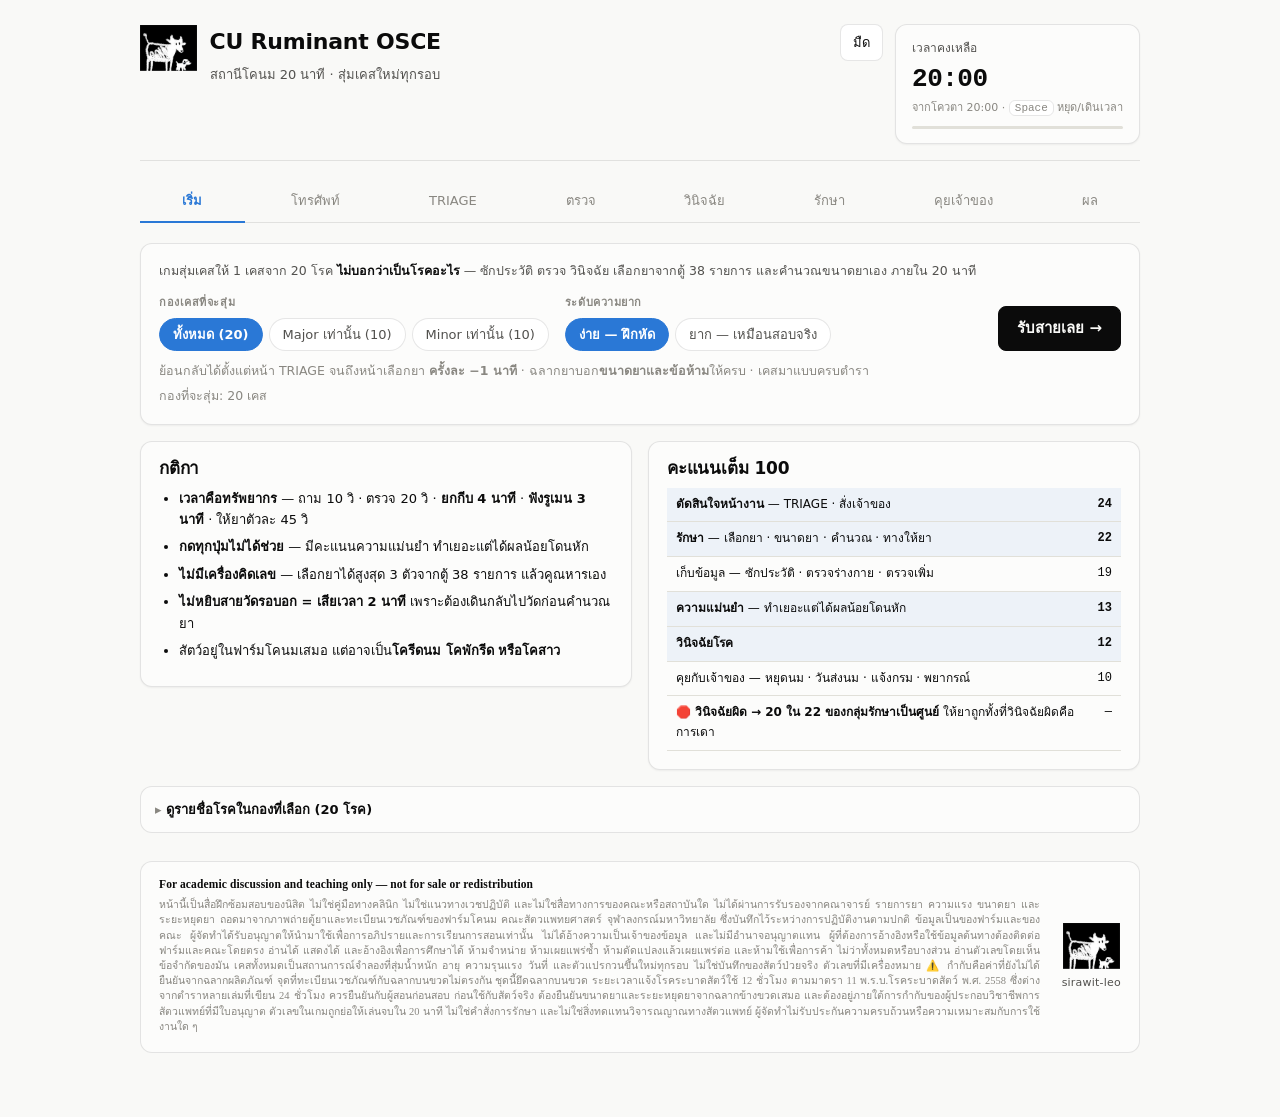
==== commit 29d61427: "Fit the three start-screen controls on one screen; lifting feet costs 4 min The case pool, the diffi" ====
--- a/osce-game.html
+++ b/osce-game.html
@@ -621,6 +621,24 @@
   font-weight:650; padding:9px 18px; font-size:var(--ds-fs); }
 .go:hover:not(:disabled){ border-color:var(--ds-text); opacity:.85; }
 .go:disabled{ opacity:.35; cursor:not-allowed; }
+/* แถวควบคุมหน้าแรก — กองเคส ระดับความยาก ปุ่มเริ่ม ต้องเห็นครบโดยไม่ต้องเลื่อน */
+.startgrid{ display:grid; grid-template-columns:auto auto 1fr; gap:var(--ds-4);
+  align-items:end; margin-top:12px; }
+.startgrid .ds-flabel{ margin:0 0 6px; }
+.startgo{ justify-self:end; align-self:end; }
+.startbar .hint{ margin:10px 0 0; }
+.startbar .hint + .hint{ margin-top:4px; }
+@media (max-width:820px){ .startgrid{ grid-template-columns:1fr; }
+  .startgo{ justify-self:stretch; } .startgo .ds-btn{ width:100%; } }
+.peekwrap{ margin-top:var(--ds-4); border:1px solid var(--ds-border);
+  border-radius:var(--ds-r-lg); background:var(--ds-surface); }
+.peekwrap > summary{ cursor:pointer; padding:12px 14px; font-weight:650;
+  font-size:var(--ds-fs-md); list-style:none; }
+.peekwrap > summary::-webkit-details-marker{ display:none; }
+.peekwrap > summary::before{ content:"▸ "; color:var(--ds-muted); }
+.peekwrap[open] > summary::before{ content:"▾ "; }
+.peekwrap > summary:hover{ color:var(--ds-accent); }
+.peekwrap .peek{ border:0; border-radius:0; }
 .btnrow{ display:flex; gap:10px; align-items:center; flex-wrap:wrap; margin-top:18px;
   padding-top:14px; border-top:1px solid var(--ds-border); }
 .btnrow .note{ font-size:var(--ds-fs-sm); color:var(--ds-muted); margin-inline-start:auto; }
@@ -713,79 +731,68 @@
 
 <!-- ─────────────────────────────────────────────── 0 · briefing -->
 <div class="stage on" id="s0" role="tabpanel" aria-labelledby="r0">
-  <div class="ds-card lede">
-    <div class="ds-chead"><h2 class="ds-ctitle">อ่านก่อนเริ่ม</h2></div>
-    <p class="ds-csub">เกมจะสุ่มเคสให้ 1 เคส แล้ว<b>ไม่บอกว่าเป็นโรคอะไร</b> — คุณต้องซักประวัติเอง เลือกตรวจเอง วินิจฉัยเอง และคำนวณขนาดยาเอง ภายใน 20 นาที</p>
+
+  <div class="ds-card startbar">
+    <p class="ds-csub" style="margin:0">เกมสุ่มเคสให้ 1 เคสจาก 20 โรค <b>ไม่บอกว่าเป็นโรคอะไร</b> — ซักประวัติ ตรวจ วินิจฉัย เลือกยาจากตู้ 38 รายการ และคำนวณขนาดยาเอง ภายใน 20 นาที</p>
+    <div class="startgrid">
+      <div>
+        <p class="ds-flabel">กองเคสที่จะสุ่ม</p>
+        <div class="ds-chips" id="modes">
+          <button class="ds-chip" type="button" data-m="all" aria-pressed="true">ทั้งหมด</button>
+          <button class="ds-chip" type="button" data-m="major" aria-pressed="false">Major เท่านั้น</button>
+          <button class="ds-chip" type="button" data-m="minor" aria-pressed="false">Minor เท่านั้น</button>
+        </div>
+      </div>
+      <div>
+        <p class="ds-flabel">ระดับความยาก</p>
+        <div class="ds-chips" id="diffs">
+          <button class="ds-chip" type="button" data-d="easy" aria-pressed="true">ง่าย — ฝึกหัด</button>
+          <button class="ds-chip" type="button" data-d="hard" aria-pressed="false">ยาก — เหมือนสอบจริง</button>
+        </div>
+      </div>
+      <div class="startgo">
+        <button class="ds-btn go" type="button" id="btnBegin">รับสายเลย →</button>
+      </div>
+    </div>
+    <p class="hint" id="diffNote"></p>
+    <p class="hint" id="poolNote"></p>
   </div>
 
-  <div class="ds-tiles" style="margin-bottom:var(--ds-4)">
-    <div class="ds-tile"><div class="ds-k">กองเคส</div><div class="ds-v ds-num" id="tPool">20</div>
-      <div class="ds-n">major 10 · minor 10</div></div>
-    <div class="ds-tile"><div class="ds-k">ตู้ยา</div><div class="ds-v ds-num" id="tDrug">38</div>
-      <div class="ds-n">เรียงสุ่ม ไม่มีการกรอง</div></div>
-    <div class="ds-tile"><div class="ds-k">เวลา</div><div class="ds-v ds-num">20:00</div>
-      <div class="ds-n">เดินตลอด ย้อนกลับไม่ได้</div></div>
-  </div>
-
-  <div class="cols">
+  <div class="cols" style="margin-top:var(--ds-4)">
     <div class="ds-card">
       <div class="ds-chead"><h3 class="ds-ctitle">กติกา</h3></div>
       <ul class="rules">
-        <li><b>เวลาคือทรัพยากร</b> — ซักประวัติข้อละ 10 วิ · ตรวจอย่างละ 20 วิ · <b>ฟังรูเมน 3 นาทีเต็ม</b> · ให้ยาตัวละ 45 วิ</li>
+        <li><b>เวลาคือทรัพยากร</b> — ถาม 10 วิ · ตรวจ 20 วิ · <b>ยกกีบ 4 นาที</b> · <b>ฟังรูเมน 3 นาที</b> · ให้ยาตัวละ 45 วิ</li>
         <li><b>กดทุกปุ่มไม่ได้ช่วย</b> — มีคะแนนความแม่นยำ ทำเยอะแต่ได้ผลน้อยโดนหัก</li>
-        <li><b>ย้อนกลับไม่ได้</b> — ตัดสินใจแล้วเดินหน้าอย่างเดียว</li>
+        <li><b>ไม่มีเครื่องคิดเลข</b> — เลือกยาได้สูงสุด 3 ตัวจากตู้ 38 รายการ แล้วคูณหารเอง</li>
         <li><b>ไม่หยิบสายวัดรอบอก = เสียเวลา 2 นาที</b> เพราะต้องเดินกลับไปวัดก่อนคำนวณยา</li>
-        <li><b>เลือกยาได้สูงสุด 3 ตัว</b> จากตู้ทั้ง 38 รายการ — ยาหลัก ยาเสริม ยาทาแผล</li>
-        <li><b>ไม่มีเครื่องคิดเลข</b> — คูณหารเอง</li>
         <li>สัตว์อยู่ในฟาร์มโคนมเสมอ แต่อาจเป็น<b>โครีดนม โคพักรีด หรือโคสาว</b></li>
       </ul>
     </div>
-
     <div class="ds-card">
       <div class="ds-chead"><h3 class="ds-ctitle">คะแนนเต็ม 100</h3></div>
-      <p class="ds-csub">สี่อย่างที่ตัดสินว่าวัวรอดหรือไม่ คิดเป็น <b>60 คะแนน</b></p>
       <div class="tblwrap">
         <table class="ds-table">
-          <thead><tr><th class="ds-r">ด่าน</th><th>สิ่งที่ให้คะแนน</th><th class="ds-r">คะแนน</th></tr></thead>
           <tbody>
-            <tr class="corerow"><td class="n">2</td><td><b>ตัดสิน TRIAGE</b></td><td class="n"><b>12</b></td></tr>
-            <tr class="corerow"><td class="n">2</td><td><b>สั่งเจ้าของเตรียม</b></td><td class="n"><b>12</b></td></tr>
-            <tr class="corerow"><td class="n">4</td><td><b>วินิจฉัยโรค</b></td><td class="n"><b>12</b></td></tr>
-            <tr class="corerow"><td class="n">5</td><td><b>เลือกยาถูกตัว</b></td><td class="n"><b>10</b></td></tr>
-            <tr class="sumrow"><td class="n"></td><td>รวมสี่อย่างหลัก</td><td class="n">46</td></tr>
-            <tr><td class="n">🛑</td><td colspan="2"><b>วินิจฉัยผิด = เลือกยา ขนาดยา และการคำนวณ เป็นศูนย์ทั้งหมด</b> (รวม 20 คะแนน) — ให้ยาถูกทั้งที่วินิจฉัยผิดคือการเดา ไม่ใช่ความสามารถ</td></tr>
-            <tr><td class="n">1</td><td>ซักประวัติได้ข้อที่ชี้โรค</td><td class="n">7</td></tr>
-            <tr><td class="n">3</td><td>ตรวจร่างกาย + ตรวจเพิ่มหน้างาน</td><td class="n">12</td></tr>
-            <tr class="corerow"><td class="n">—</td><td><b>ความแม่นยำของสิ่งที่ทำทั้งหมด</b></td><td class="n"><b>13</b></td></tr>
-            <tr><td class="n">5</td><td>ขนาดยา · คำนวณ mL · ทางที่ให้</td><td class="n">12</td></tr>
-            <tr><td class="n">6</td><td>ระยะหยุดนม <b>4</b> · วันและรอบที่ส่งขายได้ <b>4</b> · แจ้งกรม 1 · พยากรณ์ 1</td><td class="n">10</td></tr>
+            <tr class="corerow"><td><b>ตัดสินใจหน้างาน</b> — TRIAGE · สั่งเจ้าของ</td><td class="n"><b>24</b></td></tr>
+            <tr class="corerow"><td><b>รักษา</b> — เลือกยา · ขนาดยา · คำนวณ · ทางให้ยา</td><td class="n"><b>22</b></td></tr>
+            <tr><td>เก็บข้อมูล — ซักประวัติ · ตรวจร่างกาย · ตรวจเพิ่ม</td><td class="n">19</td></tr>
+            <tr class="corerow"><td><b>ความแม่นยำ</b> — ทำเยอะแต่ได้ผลน้อยโดนหัก</td><td class="n"><b>13</b></td></tr>
+            <tr class="corerow"><td><b>วินิจฉัยโรค</b></td><td class="n"><b>12</b></td></tr>
+            <tr><td>คุยกับเจ้าของ — หยุดนม · วันส่งนม · แจ้งกรม · พยากรณ์</td><td class="n">10</td></tr>
+            <tr><td>🛑 <b>วินิจฉัยผิด → 20 ใน 22 ของกลุ่มรักษาเป็นศูนย์</b> ให้ยาถูกทั้งที่วินิจฉัยผิดคือการเดา</td><td class="n">—</td></tr>
           </tbody>
         </table>
       </div>
-      <div class="hist" id="hist"></div>
     </div>
   </div>
 
-  <p class="ds-flabel" style="margin:22px 0 8px">เลือกกองเคสที่จะสุ่ม</p>
-  <div class="ds-chips" id="modes">
-    <button class="ds-chip" type="button" data-m="all" aria-pressed="true">ทั้งหมด</button>
-    <button class="ds-chip" type="button" data-m="major" aria-pressed="false">Major เท่านั้น</button>
-    <button class="ds-chip" type="button" data-m="minor" aria-pressed="false">Minor เท่านั้น</button>
-  </div>
-  <p class="hint" style="margin-top:10px">กดเลือกกอง แล้วรายชื่อโรคในกองนั้นจะแสดงด้านล่าง</p>
-  <div class="peek" id="peek"></div>
-
-  <p class="ds-flabel" style="margin:22px 0 8px">ระดับความยาก</p>
-  <div class="ds-chips" id="diffs">
-    <button class="ds-chip" type="button" data-d="easy" aria-pressed="true">ง่าย — ฝึกหัด</button>
-    <button class="ds-chip" type="button" data-d="hard" aria-pressed="false">ยาก — เหมือนสอบจริง</button>
-  </div>
-  <p class="hint" id="diffNote" style="margin-top:10px"></p>
-
-  <div class="btnrow">
-    <button class="ds-btn go" type="button" id="btnBegin">รับสายเลย →</button>
-    <span class="note" id="poolNote"></span>
-  </div>
+  <details class="peekwrap">
+    <summary id="peekSum">ดูรายชื่อโรคในกองที่เลือก</summary>
+    <div class="peek open" id="peek"></div>
+  </details>
+
+  <div class="hist" id="hist"></div>
 </div>
 
 <!-- ─────────────────────────────────────────────── 1 · the phone call -->
@@ -974,7 +981,8 @@
 const RN={i:(a,b)=>a+Math.floor(Math.random()*(b-a+1)),
  f:(a,b,d)=>{const p=Math.pow(10,d||1);return Math.round((a+Math.random()*(b-a))*p)/p},
  p:a=>a[Math.floor(Math.random()*a.length)],
- c:pr=>Math.random()<pr};
+ c:pr=>Math.random()<pr,
+ s:(a,k)=>a.slice().sort(()=>Math.random()-.5).slice(0,k)};
 const $=id=>document.getElementById(id);
 const el=(t,c,h)=>{const e=document.createElement(t);if(c)e.className=c;if(h!=null)e.innerHTML=h;return e};
 
@@ -1116,7 +1124,7 @@
  ["e13","ตรวจหัว ตา จมูก ปาก และดมลมหายใจ",20],["e14","คลำผิวหนังทั่วตัว",20],["e15","ฟังปอด",20],
  ["e16","ฟังการบีบตัวรูเมนที่สวาปซ้าย นับ 2 นาที",180],["e17","เคาะและฟังหาเสียง ping",20],
  ["e18","ตรวจอุจจาระ",20],["e19","คลำเต้านม 4 เต้า + strip cup",20],
- ["e20","ยกกีบตรวจครบ 4 ขา + ดมกลิ่น",20],["e21","คลำกล้ามเนื้อมัดใหญ่หา crepitus",20],
+ ["e20","ยกกีบตรวจครบ 4 ขา + ดมกลิ่น",240],["e21","คลำกล้ามเนื้อมัดใหญ่หา crepitus",20],
  ["e22","ดูสีปัสสาวะ",20],["e25","Withers pinch test",20],["e24","ตรวจระบบประสาทเบื้องต้น",20]];
 const EDEF={e1:"ยืนได้ ตื่นตัวดี (BAR)",e2:"หายใจสม่ำเสมอ ไม่ลำบาก",e3:"ท้องสมมาตร ไม่ป่อง",
  e4:"BCS 3/5",e5:"เดินปกติ ลงน้ำหนักทั้ง 4 ขาเท่ากัน",e6:"คอกชื้นตามฤดู แต่ไม่มีน้ำขัง",
@@ -1149,19 +1157,19 @@
  // ── สั่งได้เสมอ ถูกเมื่อเคสนั้นต้องการ ──
  ["c1","มีน้ำสะอาดให้กินได้ตลอดเวลา",0],
  ["c2","แยกสัตว์ป่วยออกจากฝูง แยกรางน้ำรางอาหาร",0],
- ["c3","จัดท่านอนให้ถูก — พลิกตัวสลับข้างทุก 2–4 ชม. รองฟางหนา และให้นอนหมอบอกจรดพื้น",0],
- ["c4","ห้ามผ่าซาก ห้ามชำแหละ ห้ามเคลื่อนย้ายซาก",0],
+ ["c3","จัดท่านอนให้ถูก — พลิกตัวสลับข้างทุก 2–4 ชม. รองฟางหนา และให้นอนหมอบอกจรดพื้น",0,"d"],
+ ["c4","ห้ามผ่าซาก ห้ามชำแหละ ห้ามเคลื่อนย้ายซาก",0,"d"],
  ["c5","ใครเข้าใกล้ต้องใส่ถุงมือและล้างมือทันที คนงานที่มีไข้หรือมีแผลให้ไปพบแพทย์",0],
- ["c6","หยุดเคลื่อนย้ายสัตว์เข้าออกฟาร์ม และห้ามคนนอกกับรถจากฟาร์มอื่นเข้าคอก",0],
- ["c7","ล้างเท้าด้วยน้ำสะอาด แล้วย้ายไปยืนพื้นแห้งแข็ง",0],
- ["c8","รีดน้ำนมเต้าที่อักเสบทิ้งให้เกลี้ยงทุก 2–4 ชั่วโมง",0],
+ ["c6","หยุดเคลื่อนย้ายสัตว์เข้าออกฟาร์ม และห้ามคนนอกกับรถจากฟาร์มอื่นเข้าคอก",0,"d"],
+ ["c7","ล้างเท้าด้วยน้ำสะอาด แล้วย้ายไปยืนพื้นแห้งแข็ง",0,"d"],
+ ["c8","รีดน้ำนมเต้าที่อักเสบทิ้งให้เกลี้ยงทุก 2–4 ชั่วโมง",0,"d"],
  ["c9","เปลี่ยนวัสดุรองนอนให้แห้งและสะอาด",0],
  ["c10","กำจัดเห็บและกันแมลงดูดเลือดให้ตัวป่วย",0],
  ["c11","ห้ามใช้เข็มฉีดยาหรือมีดตัดเขาร่วมกันระหว่างตัว",0],
  ["c12","อย่าไล่ อย่าต้อนให้วิ่ง ให้อยู่นิ่งที่สุด",0],
- ["c13","หยุดอาหารข้นและอาหารล็อตที่สงสัยทันที เก็บตัวอย่างแยกไว้",0],
+ ["c13","หยุดอาหารข้นและอาหารล็อตที่สงสัยทันที เก็บตัวอย่างแยกไว้",0,"d"],
  ["c14","พาเข้าที่ร่มมีหลังคา ไม่ให้ตากแดดตากฝน",0],
- ["c15","กักไม่ให้ลงแปลงหญ้าเดิมไปก่อน",0],
+ ["c15","กักไม่ให้ลงแปลงหญ้าเดิมไปก่อน",0,"d"],
  ["c16","เปิดคอกให้อากาศถ่ายเท ลดความชื้นและกันฝนสาด",0],
  ["c17","ล่อให้กินด้วยหญ้าสดหรืออาหารที่ชอบ อย่าปล่อยให้อดต่อ",0],
  // ── สั่งแล้วหักข้อละ 2 ──
@@ -2089,14 +2097,50 @@
 const LACT={milking:"โครีดนม",dry:"โคพักรีด (dry cow)",heifer:"โคสาว ยังไม่เคยคลอด"};
 let MODE="all";
 const dealt=new Set();   // เคสที่แจกไปแล้วในรอบนี้ ครบกองแล้วจึงเริ่มใหม่
-const PRESLBL={"100":"ครบตามตำรา","90":"ขาดอาการรอง","80":"ขาดอาการรอง + เจ้าของเล่ายืดยาว"};
+const PRESLBL={"100":"ครบตามตำรา","90":"ขาดอาการรอง",
+ "80":"ขาดอาการรอง + เจ้าของเล่ายืดยาว","70":"เจ้าของโทรมาเล่ายาวมาก"};
+// คำพูดตอนเปิดสาย แบ่งเป็นช่วงของเรื่อง หยิบช่วงละท่อนแล้วเรียงตามลำดับ
+// จะได้ฟังเหมือนคนเล่าเรื่องจริง ไม่ใช่ประโยคสุ่มมาแปะกัน · ไม่มีข้อมูลทางคลินิกและไม่มีอะไรเป็นเท็จ
+const OPEN_SEQ=[
+ ["หมอครับ ขอโทษที่โทรมารบกวนนะครับ ผมไม่รู้จะเริ่มตรงไหนดี ขอเล่าตั้งแต่ต้นเลยนะครับ",
+  "สวัสดีครับหมอ ผมโทรมาจากฟาร์มนะครับ พอดีมีเรื่องอยากปรึกษา ขอเล่ายาวหน่อยนะครับ",
+  "หมอครับ ผมลังเลอยู่ตั้งนานว่าจะโทรดีไหม สุดท้ายผมว่าโทรดีกว่าครับ"],
+ ["เมื่อวานเย็นผมกลับจากตลาดมาถึงฟาร์มประมาณหกโมงกว่า ฝนตั้งเค้ามาแต่บ่าย ผมรีบเก็บของก่อน กว่าจะเข้าคอกก็มืดแล้ว",
+  "เช้านี้ผมออกไปให้อาหารตามปกติครับ ช่วงนี้คนงานลาไปสองคน เหลือผมกับลูกชาย งานเลยช้ากว่าเดิม",
+  "เมื่อเช้าผมเข้าคอกไปรีดนมตามเวลาครับ ฝนตกทั้งคืนพื้นแฉะไปหมด ผมเดินดูทีละตัวอยู่พักหนึ่ง"],
+ ["ผมยืนดูอยู่พักใหญ่เลยครับ เรียกลูกชายมาดูด้วย แต่เราสองคนก็ดูไม่ออก เลยตัดสินใจโทรหาหมอ",
+  "เมียผมบอกให้โทรหาหมอตั้งแต่เมื่อคืนแล้วครับ แต่ผมกลัวรบกวนหมอกลางดึก เลยรอมาถึงเช้า",
+  "ผมเปิดสมุดฟาร์มดูย้อนหลังแล้วครับ จดวันผสมวันคลอดวันวัคซีนไว้หมด เดี๋ยวหมอมาผมเอาให้ดูได้เลย"],
+ ["อ้อ แล้วถนนเข้าฟาร์มช่วงนี้เละมากนะครับ ถ้าหมอมาให้เลี้ยวตรงร้านค้าแล้วตรงเข้ามาเลย อย่าไปทางสะพาน",
+  "เดือนนี้ราคานมก็ลงอีกครับ หักค่าอาหารค่าไฟแล้วแทบไม่เหลือ ผมเลยไม่ค่อยกล้าเรียกหมอบ่อย",
+  "ผมเลี้ยงมาสิบกว่าปีแล้วครับ เริ่มจากห้าตัว ลูกชายเรียนจบก็กลับมาช่วย เขาอยากทำต่อครับ"],
+ ["ขอโทษที่พูดยาวนะครับหมอ เดี๋ยวหมอถามอะไรมาผมตอบได้หมดเลยครับ",
+  "ประมาณนี้แหละครับหมอ หมออยากรู้อะไรเพิ่มถามได้เลยนะครับ",
+  "ผมเตรียมของไว้ให้แล้วนะครับ ไฟในคอกก็เปิดไว้ เดี๋ยวหมอมาถึงจะได้ทำงานสะดวก"]];
 // คำพูดพร่ำของเจ้าของฟาร์ม — ไม่มีข้อมูลทางคลินิกปนเลย มีไว้ให้ต้องคัดคำตอบจริงออกมาเอง
-const RAMBLE_A=["โอ๊ย หมอครับ คือแบบนี้","เดี๋ยวนะครับ ผมนึกก่อน","จะบอกยังไงดีนะครับ",
- "คือผมไม่ค่อยรู้เรื่องนะครับ เท่าที่เห็นคือ","อ๋อ เมียผมก็ถามเหมือนกัน","ขอเดินไปดูใกล้ ๆ ก่อนนะครับ",
- "หมอครับ พอดีผมซ่อมรั้วอยู่","เลี้ยงวัวมาสิบปี ไม่เคยเจอแบบนี้"];
-const RAMBLE_B=["· หมอจะมาถึงกี่โมงครับ","· ฝนตกหนัก ถนนเป็นหลุมนะครับ",
- "· ผมไม่รู้ว่าเกี่ยวไหม เล่าไว้ก่อน","· ราคานมเดือนนี้ก็ลงอีกแล้ว",
- "· ถ้าให้ผมทำอะไรเพิ่มบอกได้นะครับ","· ลูกชายผมช่วยดูอยู่ครับ"];
+// คำถามที่เจ้าของเดินไปดูเอาได้ตอนนั้น · นอกจากนี้คือคำถามที่ต้องนึกย้อนหลัง
+const Q_LOOK=new Set(["q1","q3","q6","q7","q8","q9","q10","q11","q12","q13","q14","q15","q19","q20"]);
+// คำพร่ำหน้า · [ข้อความ, ขอบเขต] — look = พูดได้เฉพาะตอนที่เดินไปดูได้จริง
+const RAMBLE_A=[
+ ["โอ๊ย หมอครับ คือแบบนี้","any"],
+ ["เดี๋ยวนะครับ ผมนึกก่อน","any"],
+ ["จะบอกยังไงดีนะครับ","any"],
+ ["อ๋อ เมียผมก็ถามเหมือนกัน","any"],
+ ["ผมเลี้ยงวัวมาสิบกว่าปีนะครับ","any"],
+ ["โอเคครับหมอ เดี๋ยวผมเล่าให้ฟัง","any"],
+ ["เอ่อ พูดตามตรงนะครับหมอ","any"],
+ ["อันนี้ผมตอบได้เลยครับ","any"],
+ ["คือผมไม่ค่อยรู้เรื่องนะครับ เท่าที่เห็นคือ","look"],
+ ["ขอเดินไปดูใกล้ ๆ ก่อนนะครับ","look"],
+ ["เมื่อกี้ผมซ่อมรั้วอยู่ เพิ่งเดินมาดูครับ","look"],
+ ["อันนี้ต้องเปิดสมุดฟาร์มดูก่อนครับ","recall"]];
+// ท่อนท้ายต้องมีคำเชื่อมพาเปลี่ยนเรื่องเอง และห้ามใช้ · เพราะในเกมนี้ · ใช้คั่นข้อมูลทางคลินิก
+const RAMBLE_B=["แล้วก็นะครับหมอ ฝนตกหนักมาก ถนนหน้าฟาร์มเป็นหลุมหมด ระวังด้วยนะ",
+ "อ๋อ แล้วหมอจะมาถึงประมาณกี่โมงครับ ผมจะได้รอ",
+ "จะว่าไปผมก็ไม่รู้ว่าอะไรเกี่ยวไม่เกี่ยวนะครับ",
+ "เฮ้อ ราคานมเดือนนี้ก็ลงอีกแล้วครับ",
+ "ถ้าจะให้ผมเตรียมอะไรเพิ่มบอกได้เลยนะครับ",
+ "ตอนนี้ลูกชายผมช่วยดูอยู่ครับ"];
 let DIFF="easy";   // "easy" = ฝึกหัด (ค่าเริ่มต้น) · "hard" = เหมือนสอบจริง
 function pool(){return MODE==="all"?CASES:CASES.filter(c=>c.tier===MODE)}
 function peekTable(m){
@@ -2132,7 +2176,8 @@
   };
   dfs.forEach(b=>{b.onclick=()=>{if(!b.dataset.d)return;DIFF=b.dataset.d;paintDiff()}});
   paintDiff();
-  const showPeek=()=>{$("peek").innerHTML=peekTable(MODE);$("peek").classList.add("open")};
+  const showPeek=()=>{$("peek").innerHTML=peekTable(MODE);
+    $("peekSum").textContent=`ดูรายชื่อโรคในกองที่เลือก (${pool().length} โรค)`};
   ms.forEach(b=>{
     b.onclick=()=>{MODE=b.dataset.m;
       ms.forEach(x=>x.setAttribute("aria-pressed",x===b?"true":"false"));
@@ -2178,11 +2223,13 @@
              : (dim>90&&RN.c(.5)?RN.i(2,6):0);
   const prior = RN.c(.4) ? {d:RN.p(["oxy","amox","flu"]),days:RN.i(1,3)} : null;
   // ความครบของภาพโรครอบนี้ · 100 = ครบตำรา · 90 = ขาดอาการรอง · 80 = ขาดอาการชี้เฉพาะ
-  const presK = C.pres ? RN.p(["100","90","80"]) : "100";
-  // 90 กับ 80 ตัดอาการรองชุดเดียวกัน · ต่างกันที่ 80 เจ้าของเล่ายืดยาว
+  const presK = C.pres ? RN.p(["100","90","80","70"]) : "100";
+  // 90/80/70 ตัดอาการรองชุดเดียวกัน · ต่างกันที่ปากเจ้าของ
   const pv = presK==="100" ? null : (C.pres.p90||null);
   // อาการหลอกโผล่เฉพาะระดับยาก
-  const dec = (DIFF==="hard" && C.decoy && C.decoy["p"+presK]) || {};
+  // ระดับ 70 ใช้ชุดอาการหลอกเท่ากับ 80 ความยากที่เพิ่มอยู่ที่ต้องอ่านเยอะ
+  const decK = presK==="70" ? "p80" : "p"+presK;
+  const dec = (DIFF==="hard" && C.decoy && C.decoy[decK]) || {};
   const decE={}, decQ={};
   Object.keys(dec).forEach(k=>{ (k.charAt(0)==="q"?decQ:decE)[k]=dec[k] });
   const was=RN.i(11,26), now=Math.max(0,was-RN.i(Math.floor(was*0.4),was));
@@ -2213,16 +2260,33 @@
     priorTxt: prior
       ?`เมื่อ ${prior.days} วันก่อนผมฉีด ${D(prior.d).n.split(" (")[0]} ให้ไปแล้ว 1 เข็มครับ แต่ไม่ดีขึ้นเลย`
       :"ยังไม่ได้ให้อะไรเลยครับ รอหมอ",
-    pres:presK, ramble:presK==="80", decoyKeys:Object.keys(dec),
+    pres:presK, ramble:presK==="80"||presK==="70", decoyKeys:Object.keys(dec),
+    bagA:[], bagB:[],   // กองคำพร่ำของรอบนี้ · ไม่หยิบซ้ำจนกว่าจะครบกอง
     presTell:((pv&&pv.tell)||"")+(presK==="80"
       ? " · <b>และรอบนี้เจ้าของเล่ายืดยาว</b> — คำตอบจริงยังอยู่ครบทุกคำถาม แต่ต้องคัดออกมาจากเรื่องที่แกพ่วงมาด้วย ซึ่งกินเวลาบนนาฬิกาจริง"
+      : presK==="70"
+      ? " · <b>และรอบนี้เจ้าของโทรมาเล่ายาวมากตั้งแต่ยังไม่ทันถาม</b> — ในนั้นมีข้อมูลจริงอยู่ท่อนเดียว ที่เหลือเป็นเรื่องถนน ราคานม และคนงาน · ทักษะคือกวาดหาท่อนที่ใช้ได้ให้เจอเร็ว ไม่ใช่อ่านทุกคำ"
       : ""),
-    open:(pv&&pv.open)||C.open,
+    open:(function(o){
+      if(presK!=="70")return o;
+      // แทรกท่อนที่มีข้อมูลจริงไว้กลาง ๆ กองคำพูด เพื่อให้ต้องกวาดหา
+      // เรียงตามลำดับเรื่อง แล้วสอดท่อนที่มีข้อมูลจริงไว้หลังช่วงเกริ่น
+      const f=OPEN_SEQ.map(g=>RN.p(g)); f.splice(2,0,o); return f.join(" ");   // ทัก → เล่าบริบท → สิ่งที่เห็น → ปฏิกิริยา → เรื่องนอกประเด็น → ปิดท้าย
+    })((pv&&pv.open)||C.open),
     ke:(pv&&pv.ke)||C.ke, kq:(pv&&pv.kq)||C.kq,
     // ลำดับทับกัน: ของเคส → ความรุนแรง → ความครบของภาพ → อาการหลอก
     E:Object.assign({},C.e,sv.e||{},(pv&&pv.e)||{},decE),
     Q:Object.assign({},(pv&&pv.q)||{},decQ)
   };
+  // คำสั่งเจ้าของของรอบนี้ · หยิบมาแสดงแค่ 6 ข้อ ถูก 3 ผิด 3
+  const fitsP=p=>!p[3]||(p[3]==="lact"&&V.lact==="milking")||(p[3]==="prior"&&!!V.prior);
+  const wantAll=[...new Set(PREP.filter(p=>p[2]===1&&fitsP(p)).map(p=>p[0]).concat(C.prep||[]))];
+  const traps=PREP.filter(p=>p[2]===-1).map(p=>p[0]);
+  // ตัวลวงต้องเป็นข้อที่ผิดชัดเจนเมื่อเคสนี้ไม่ต้องการ ไม่ใช่ข้อที่สั่งไปก็ไม่เสียหาย
+  const others=PREP.filter(p=>p[2]===0&&p[3]==="d"&&!wantAll.includes(p[0])).map(p=>p[0]);
+  const nT=RN.i(1,2);   // ผสมกับดักกับข้อที่ผิดชัดเจน จะได้ไม่จำกับดักได้ในไม่กี่รอบ
+  V.prepWant=RN.s(wantAll,3);
+  V.prepOpts=RN.s(V.prepWant.concat(RN.s(traps,nT),RN.s(others,3-nT)),6);
   V.doseAt=new Date(2026,RN.i(5,8),RN.i(1,27),RN.i(8,16),RN.p([0,30]),0);
   V.priorAt=prior?new Date(V.doseAt.getTime()-prior.days*86400000):null;
 }
@@ -2281,21 +2345,37 @@
 function qAns(id){
   const raw=QLOCK.has(id)?(QDEF[id]||"ปกติดีครับ")
     :((V&&V.Q&&V.Q[id])||(C.q&&C.q[id])||QDEF[id]||"ปกติดีครับ");
-  return fill(ramble(raw));
+  return fill(ramble(raw,id));
 }
 // พ่วงคำพร่ำหน้า/หลังคำตอบจริง — ไม่แตะเนื้อคำตอบ
-function ramble(t){
+// หยิบจากกองที่สับไว้ ไม่สุ่มใหม่ทุกครั้ง จะได้ไม่พูดท่อนเดิมซ้ำในรอบเดียวกัน
+function take(bag,src){ if(!bag.length)bag.push(...RN.s(src,src.length)); return bag.pop(); }
+// หยิบคำพร่ำหน้าที่เข้ากับชนิดคำถาม · ถ้าในกองไม่มีที่เข้ากันก็เติมกองใหม่
+function takeA(bag,scope){
+  for(let g=0;g<2;g++){
+    for(let i=bag.length-1;i>=0;i--) if(bag[i][1]==="any"||bag[i][1]===scope) return bag.splice(i,1)[0][0];
+    bag.push(...RN.s(RAMBLE_A,RAMBLE_A.length));
+  }
+  return RAMBLE_A[0][0];
+}
+function ramble(t,id){
   if(!V||!V.ramble)return t;
-  const a=RN.c(.5)?RN.p(RAMBLE_A)+" ":"", b=RN.c(.25)?" "+RN.p(RAMBLE_B):"";
+  if(!RN.c(.8))return t;                 // 20% ตอบตรง ๆ ไม่พร่ำ
+  const a=takeA(V.bagA,Q_LOOK.has(id)?"look":"recall")+" ";
+  // พ่วงท่อนท้ายเฉพาะคำตอบที่ยาวพอจะรับได้ ไม่งั้นคำพร่ำจะยาวกว่าคำตอบเอง
+  const b=(t.replace(/<[^>]+>/g,"").length>=30&&RN.c(.35))?" "+take(V.bagB,RAMBLE_B):"";
   return a+t+b;
 }
-function askQ(id,txt){addLog($("qLog"),"owner",txt,qAns(id))}
+// ระหว่างซักประวัติและตรวจร่างกาย ห้ามเน้นคำ — ตัวหนาคือการชี้ว่าตรงไหนสำคัญ
+// ซึ่งเท่ากับเฉลยครึ่งทาง · ข้อมูลดิบยังเก็บตัวหนาไว้ให้หน้าเฉลยใช้
+const noHint=t=>String(t).replace(/<\/?(b|i|strong|em)>/g,"");
+function askQ(id,txt){addLog($("qLog"),"owner",txt,noHint(qAns(id)))}
 function doExam(id,txt){
-  const r=id==="e23"?`คล้องสายวัดรอบอกหลังขาหน้า อ่านสเกลได้ <b>${V.w} กิโลกรัม</b>`
+  const r=id==="e23"?`คล้องสายวัดรอบอกหลังขาหน้า อ่านสเกลได้ ${V.w} กิโลกรัม`
     :fill(V.E[id]||EDEF[id]);
-  addLog($("eLog"),"exam",txt,r);
-}
-function doTest(id,txt){addLog($("eLog"),"exam",txt,fill((C.t&&C.t[id])||TDEF[id]))}
+  addLog($("eLog"),"exam",txt,noHint(r));
+}
+function doTest(id,txt){addLog($("eLog"),"exam",txt,noHint(fill((C.t&&C.t[id])||TDEF[id])))}
 function count(){$("qCount").textContent=asked.size+" คำถาม";
   $("eCount").textContent=(examined.size+tested.size)+" รายการ"}
 
@@ -2319,7 +2399,7 @@
 }
 function buildPrep(){
   const h=$("prepBox");h.innerHTML="";
-  PREP.slice().sort(()=>Math.random()-.5).forEach(([k,t])=>{
+  V.prepOpts.map(k=>PREP.find(p=>p[0]===k)).forEach(([k,t])=>{
     const b=el("button","ch",`<span class="k" aria-hidden="true">□</span><span>${t}</span>`);
     b.type="button";b.setAttribute("aria-pressed","false");
     b.onclick=()=>{const on=b.getAttribute("aria-pressed")==="true";
@@ -2510,13 +2590,14 @@
   R.push(["TRIAGE",pickTriage===V.sev.triage?12:0,12,
     pickTriage===V.sev.triage?"ถูกต้อง":`คุณเลือก "${(TRIAGE.find(t=>t[0]===pickTriage)||[,"—"])[1]}" · รอบนี้ที่ถูกคือ "${TRIAGE.find(t=>t[0]===V.sev.triage)[1]}"`]);
   // ข้อที่ผูกกับการรีดนม ไม่นับกับโคสาวและโคพักรีด
-  const fits=p=>!p[3]||(p[3]==="lact"&&V.lact==="milking")||(p[3]==="prior"&&!!V.prior);
-  const univ=PREP.filter(p=>p[2]===1&&fits(p)).map(p=>p[0]);
-  const want=[...new Set(univ.concat(C.prep||[]))];
-  const bad=[...pickPrep].filter(k=>(PREP.find(p=>p[0]===k)||[])[2]===-1);
+  const want=V.prepWant;
   const good=want.filter(k=>pickPrep.has(k));
-  R.push(["คำสั่งเจ้าของ",Math.max(0,Math.round(pct(good.length,want.length)*12)-bad.length*2),12,
-    `สั่งถูก ${good.length}/${want.length}`+(bad.length?` · <b>สั่งผิด ${bad.length} ข้อ (−${bad.length*2})</b>`:"")]);
+  const bad=V.prepOpts.filter(k=>!want.includes(k)&&pickPrep.has(k));
+  // ถูกข้อละ 4 · กับดักอันตราย −4 · ข้อที่ไม่เกี่ยวแต่ไม่อันตราย −2
+  const badT=bad.filter(k=>(PREP.find(p=>p[0]===k)||[])[2]===-1);
+  const pen2=badT.length*4+(bad.length-badT.length)*2;
+  R.push(["คำสั่งเจ้าของ",Math.max(0,good.length*4-pen2),12,
+    `สั่งถูก ${good.length}/3`+(bad.length?` · <b>สั่งผิด ${bad.length} ข้อ (−${pen2})</b>`:"")]);
   const keHit=KE.filter(x=>examined.has(x));
   R.push(["ตรวจร่างกาย",Math.round(pct(keHit.length,KE.length)*9),9,
     `เจอสิ่งตรวจพบสำคัญ ${keHit.length}/${KE.length} · ตรวจทั้งหมด ${examined.size}`]);
@@ -2651,27 +2732,16 @@
   }
   h+=`<div class="ds-card tsec" style="margin-top:16px">
     <div class="ds-chead"><h3 class="ds-ctitle">คำสั่งเจ้าของก่อนไปถึงฟาร์ม</h3></div>
-    <p>รอบนี้ต้องสั่ง <b>${want.length}</b> ข้อ — คุณสั่งได้ <b>${good.length}</b> ข้อ</p><ul>`;
-  want.forEach(k=>{const P=PREP.find(x=>x[0]===k),u=P&&P[2]===1;
-    h+=`<li class="${pickPrep.has(k)?"hit":"miss"}">${P?P[1]:k} <span class="ds-badge ${
-      u?"ds-na":"ds-warn"}">${u?"ต้องสั่งทุกเคส":"เฉพาะเคสนี้"}</span></li>`});
-  h+=`</ul>`;
-  const naPicked=[...pickPrep].filter(k=>{const p=PREP.find(x=>x[0]===k);return p&&p[2]===1&&!fits(p)});
-  const naWhy=V.lact==="dry"?"แม่วัวตัวนี้พักรีดอยู่":V.lact==="heifer"?"ตัวนี้เป็นโคสาวที่ยังไม่เคยรีดนม":"รอบนี้เจ้าของยังไม่ได้ให้ยาอะไรไปก่อน";
-  if(naPicked.length){
-    h+=`<p style="margin-top:14px">ข้อที่สั่งไปแต่<b>ไม่เกี่ยวกับสัตว์ตัวนี้</b> — ไม่หักคะแนน แต่บอกไปก็ไม่ได้อะไร เพราะ${
-      naWhy}</p><ul>`;
-    naPicked.forEach(k=>{const p=PREP.find(x=>x[0]===k);h+=`<li class="miss">${p[1]}</li>`});
-    h+=`</ul>`;
-  }
-  if(bad.length){
-    h+=`<p style="margin-top:14px"><b>ข้อที่สั่งไปแล้วโดนหัก</b> — ข้อละ 2 คะแนน</p><ul>`;
-    bad.forEach(k=>{const P=PREP.find(x=>x[0]===k);h+=`<li class="wrong">${P?P[1]:k}</li>`});
-    h+=`</ul>`;
-  }else{
-    h+=`<p style="margin-top:14px">ไม่ได้สั่งข้อที่เป็นกับดักเลย — ดีแล้ว คำสั่งที่ผิดอันตรายกว่าคำสั่งที่ขาด เพราะเจ้าของลงมือทำจริงก่อนหมอไปถึง</p>`;
-  }
-  h+=`</div>`;
+    <p>รอบนี้มีให้เลือก 6 ข้อ — <b>ถูก 3 ผิด 3</b> · คุณสั่งถูก <b>${good.length}</b> ข้อ${
+      bad.length?` และสั่งผิด <b>${bad.length}</b> ข้อ`:""}</p><ul>`;
+  V.prepOpts.forEach(k=>{
+    const p=PREP.find(x=>x[0]===k), ok=want.includes(k), got=pickPrep.has(k);
+    const tag=ok?`<span class="ds-badge ds-ok">ควรสั่ง</span>`
+      :p[2]===-1?`<span class="ds-badge ds-bad">อันตราย −4</span>`
+      :`<span class="ds-badge ds-na">ไม่เกี่ยวกับเคสนี้ −2</span>`;
+    h+=`<li class="${ok?(got?"hit":"miss"):(got?"wrong":"miss")}">${p[1]} ${tag}</li>`;
+  });
+  h+=`</ul><p class="ds-mutedtext" style="margin-top:10px">คลังคำสั่งมี ${PREP.length} ข้อ แต่หยิบมาให้เลือกรอบละ 6 ข้อเท่านั้น — เคสเดิมรอบหน้าจะได้ชุดใหม่</p></div>`;
   h+=`<div class="ds-card tsec" style="margin-top:16px">
     <div class="ds-chead"><h3 class="ds-ctitle">สิ่งตรวจพบที่ตัดสินโรค</h3></div><ul>`;
   V.ke.forEach(k=>{const e=ES.find(x=>x[0]===k);
